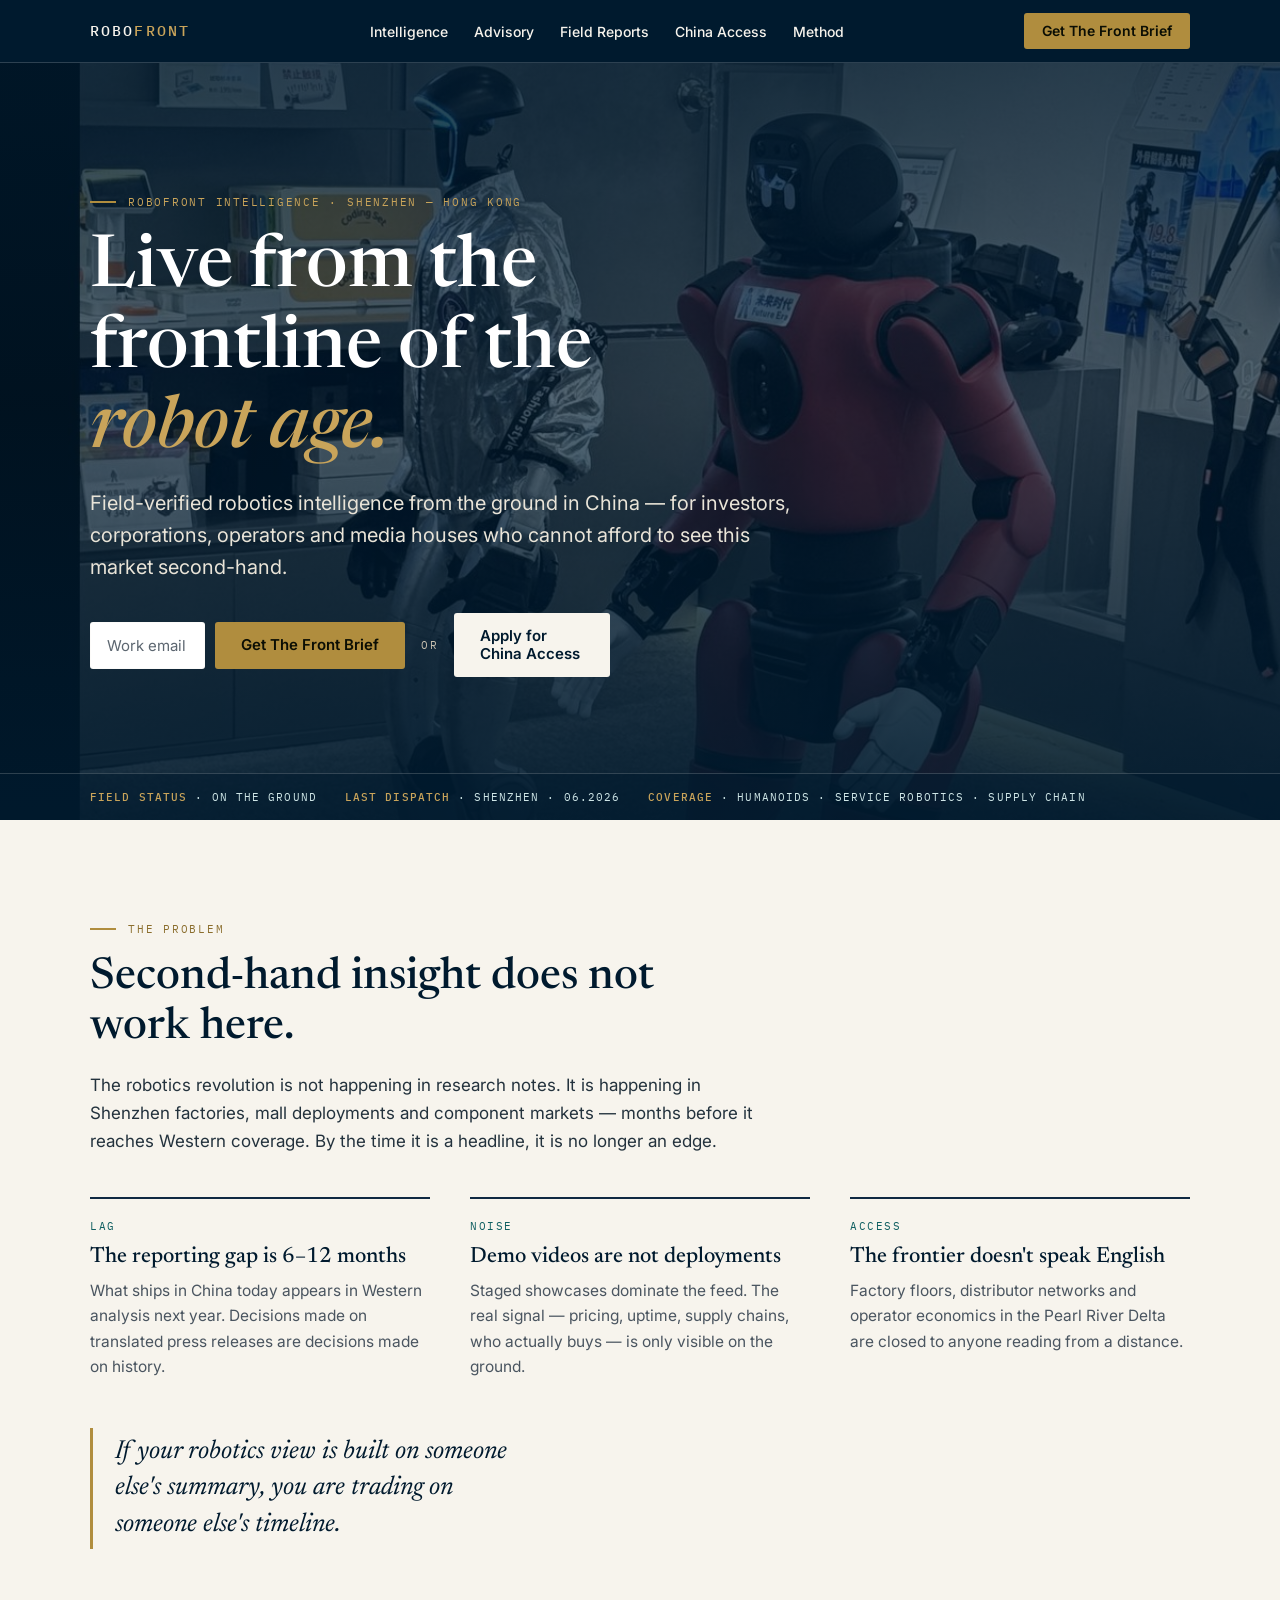
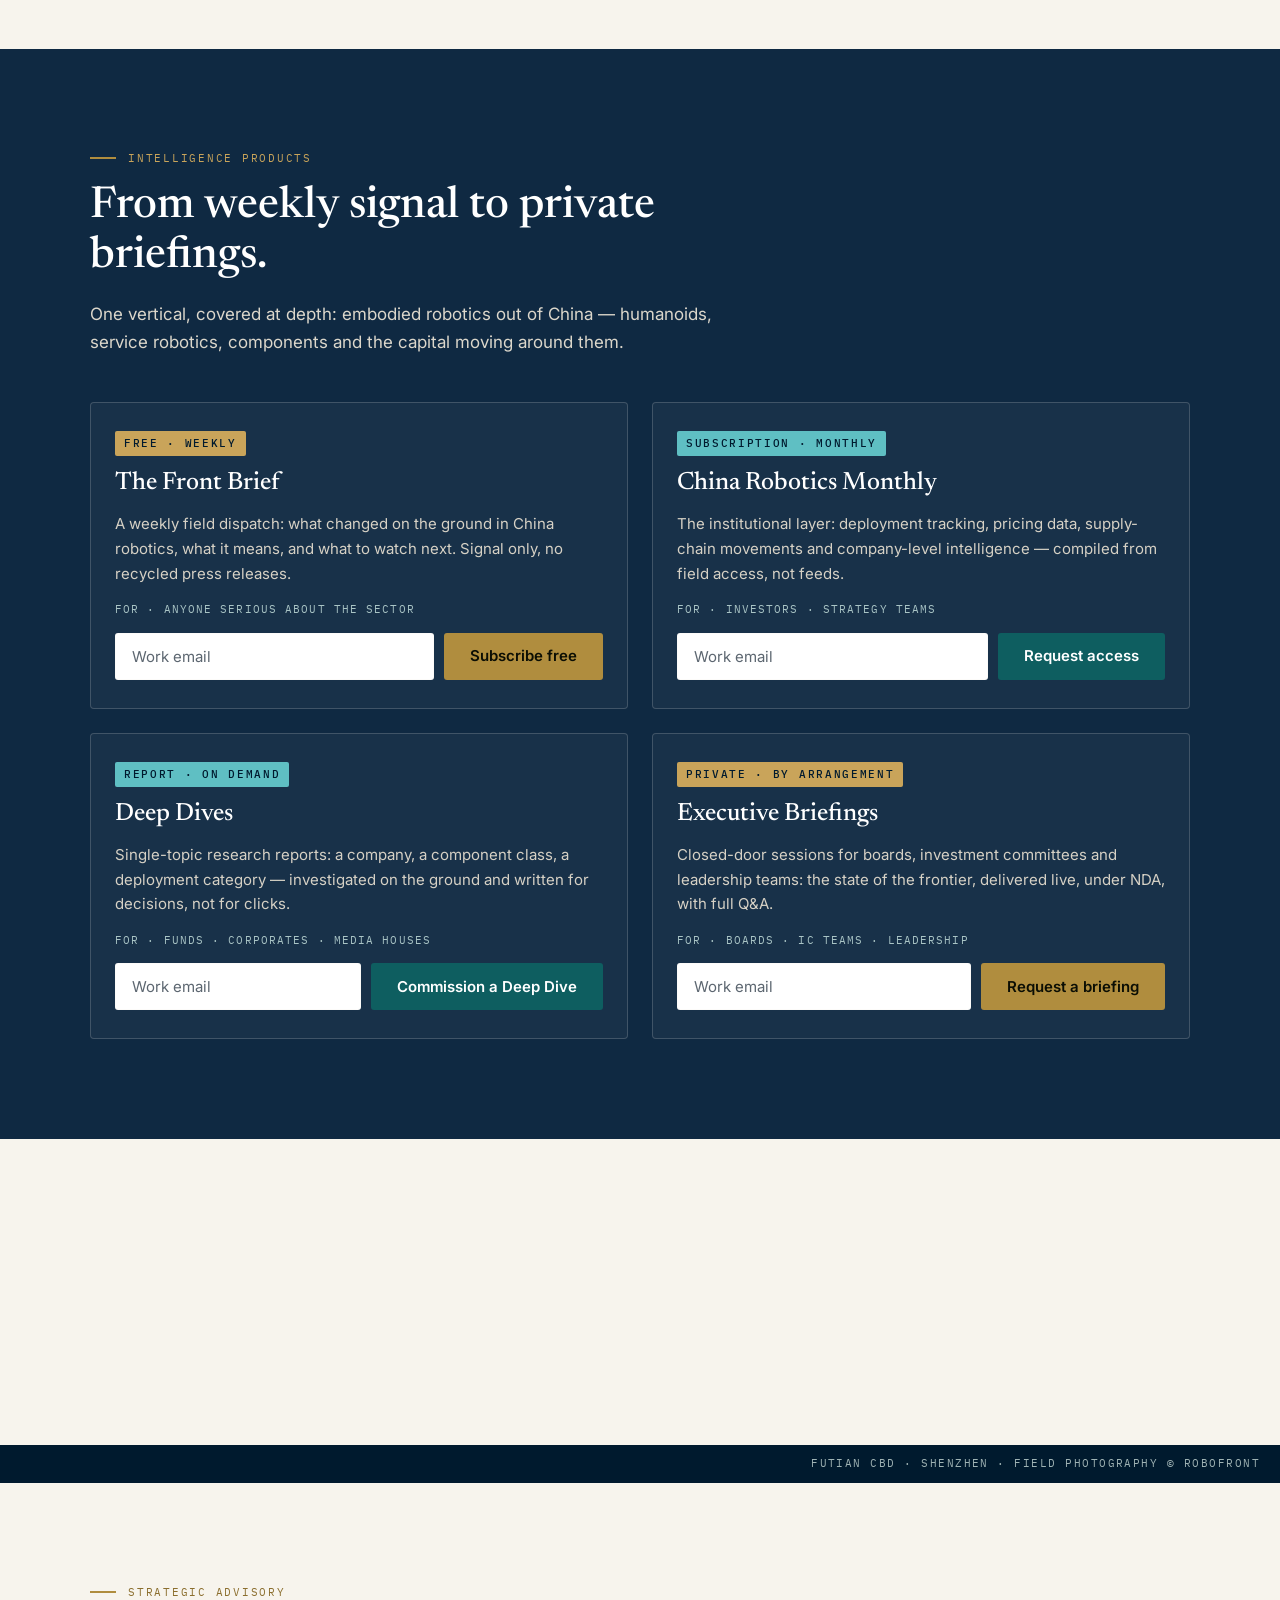
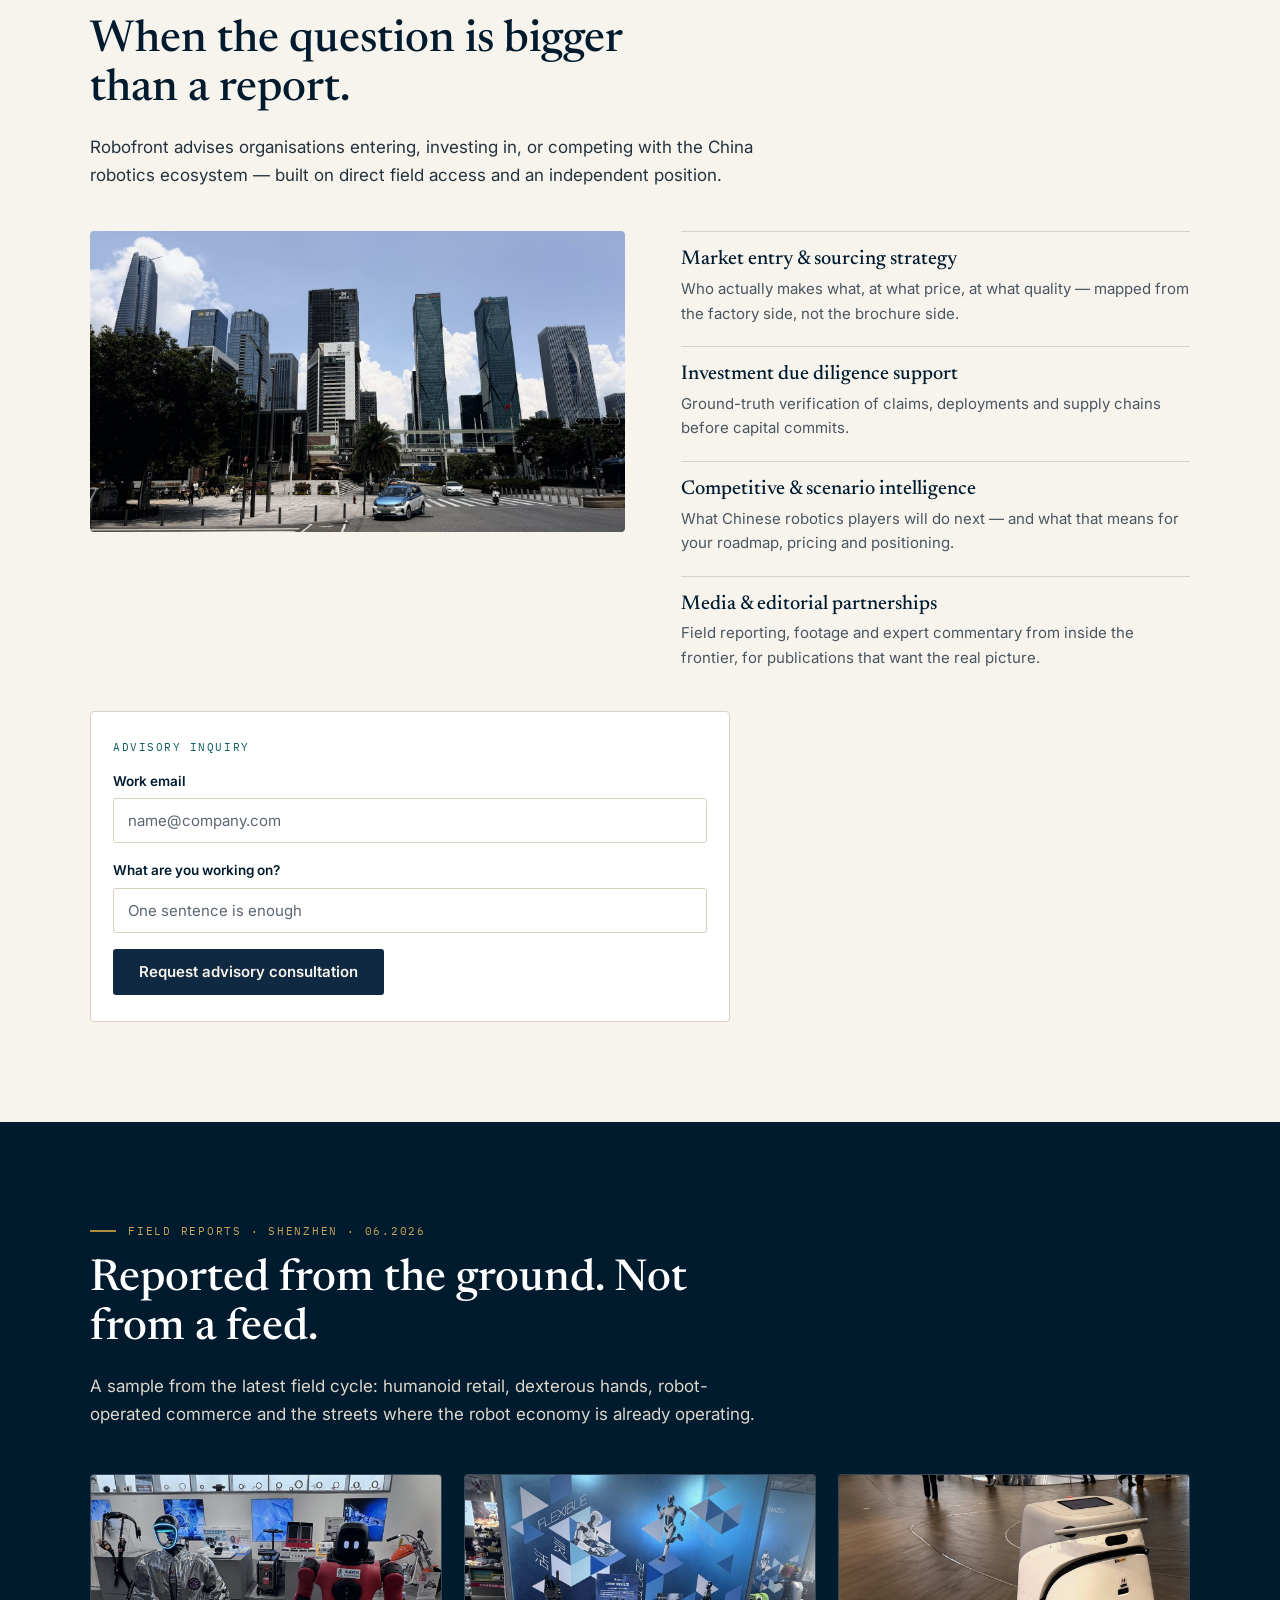
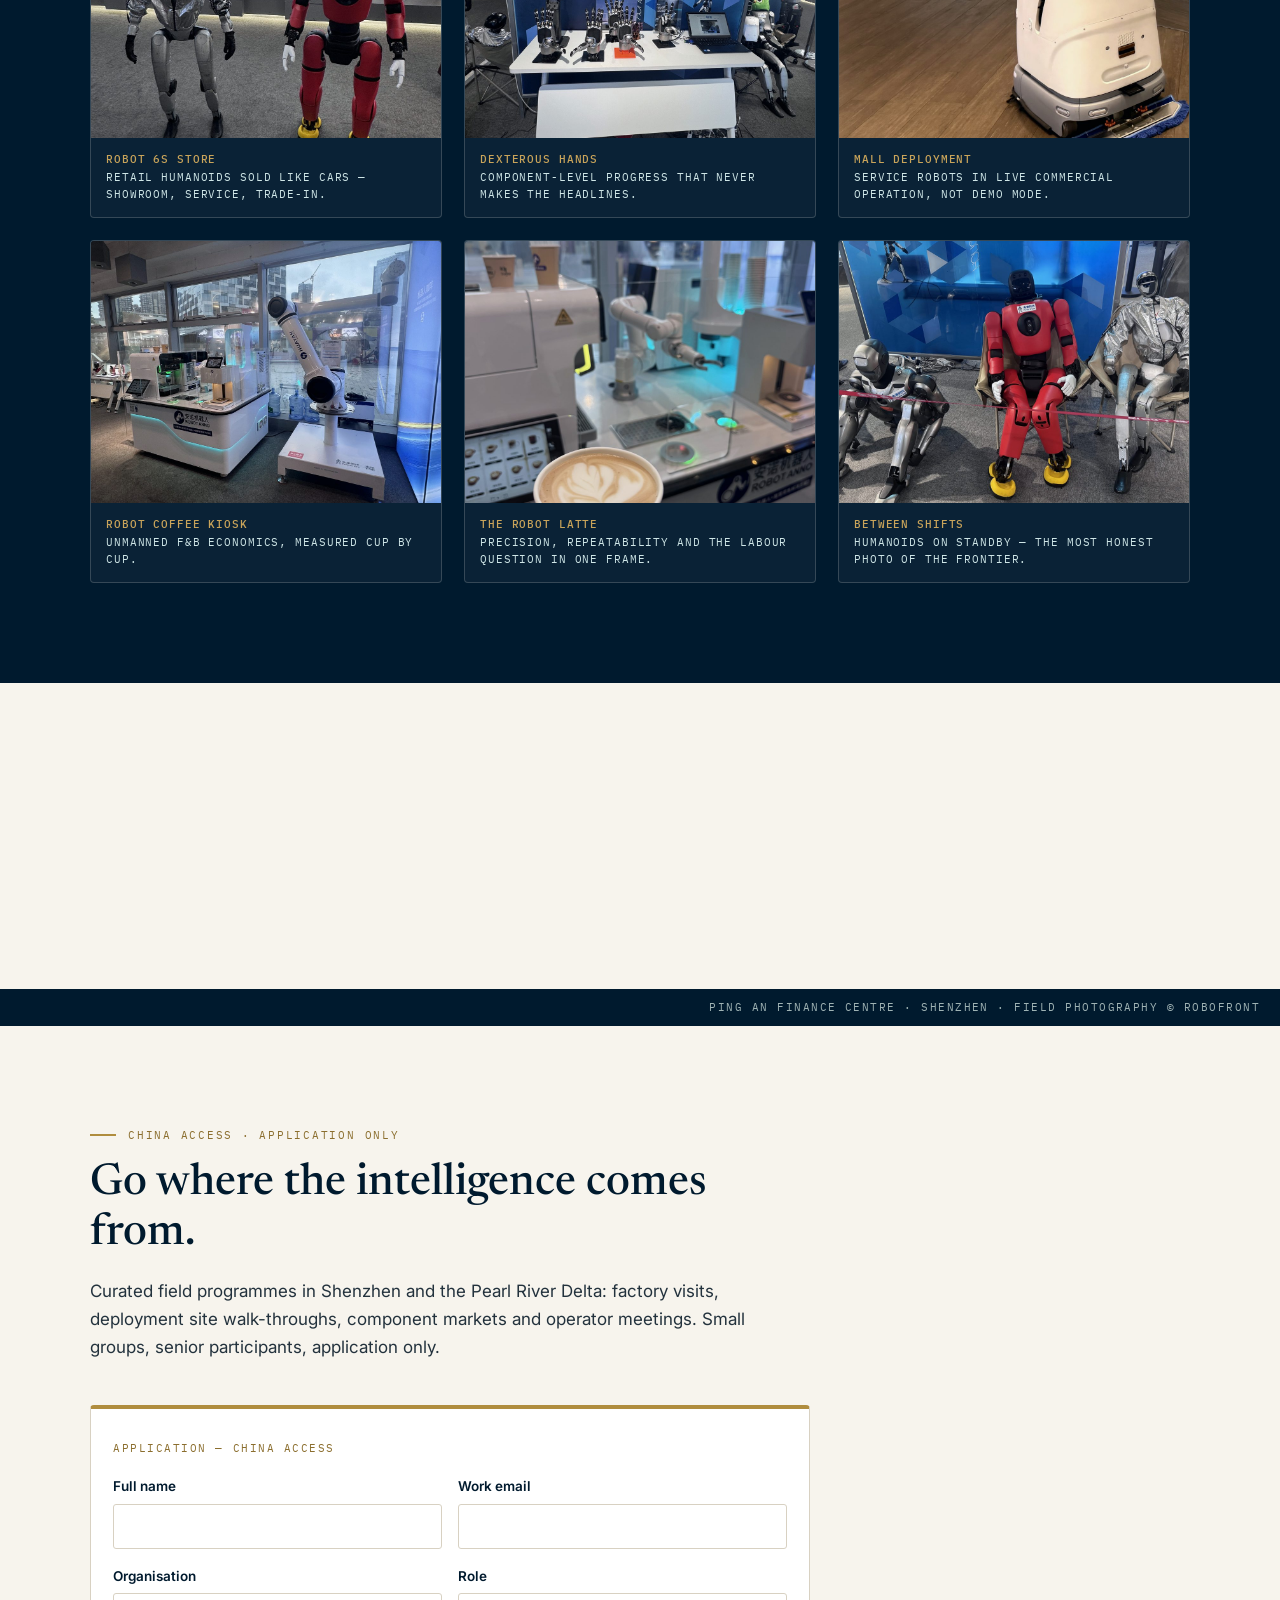
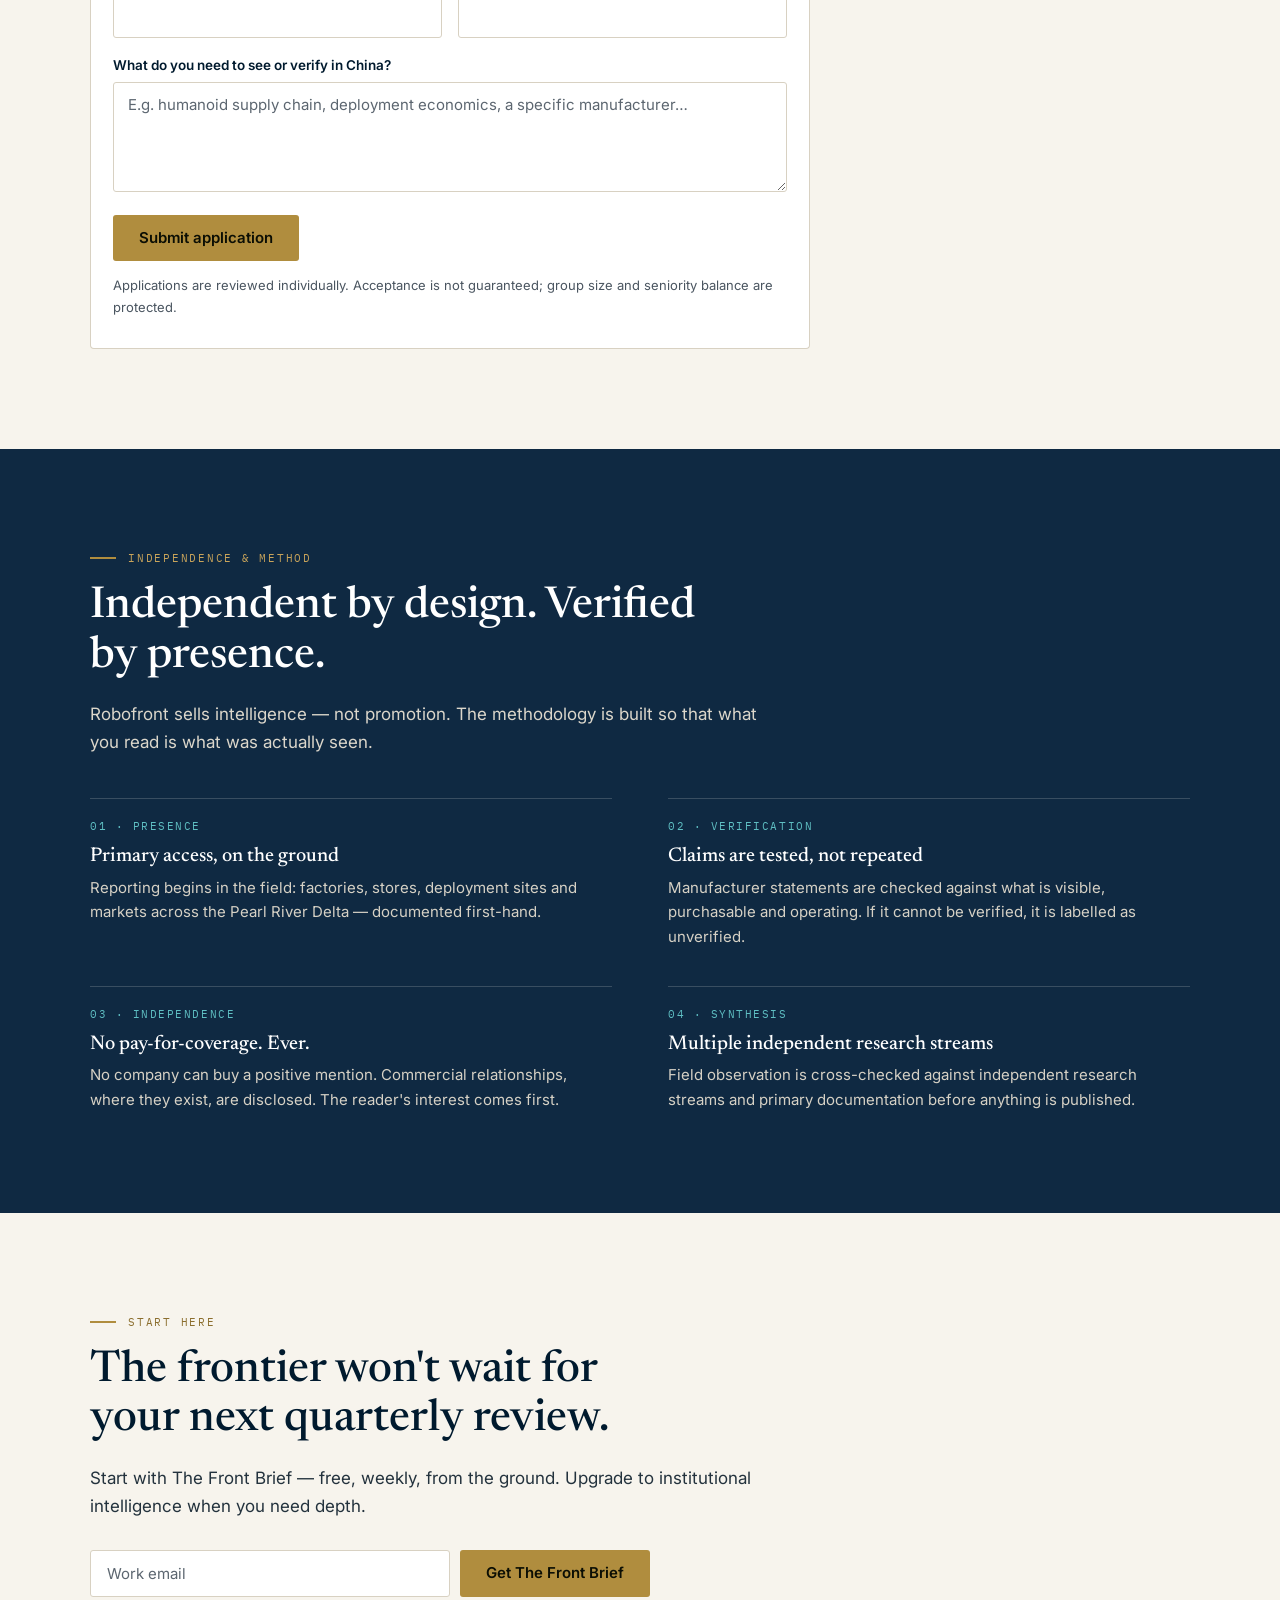
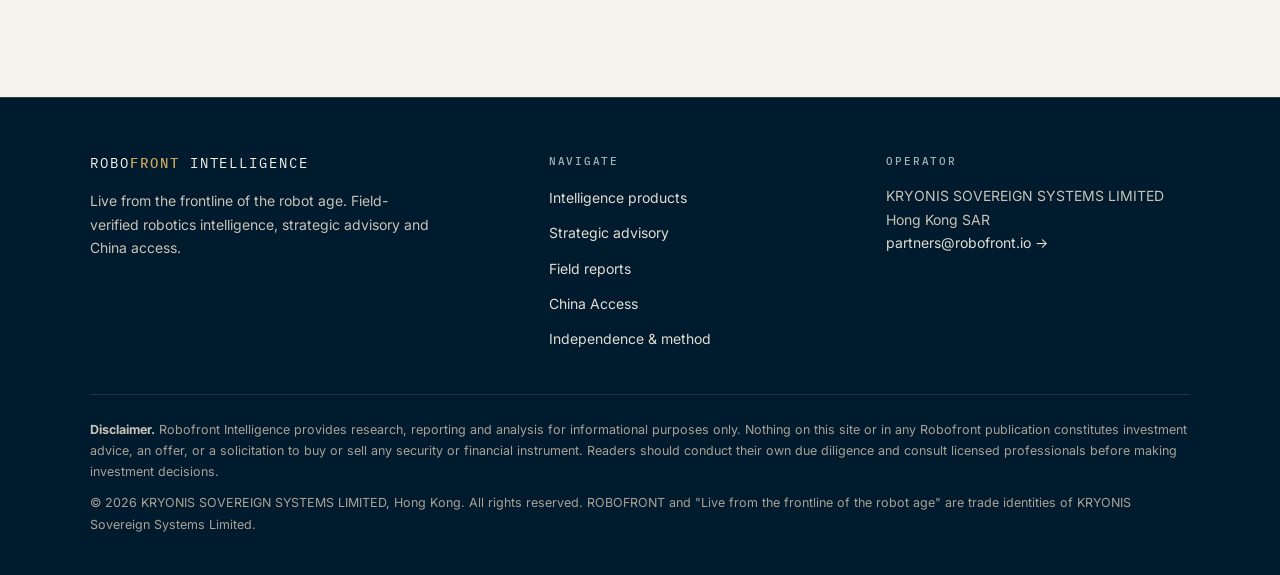
==== index.html @ 26cf9bf4 "Add files via upload" ====
<!DOCTYPE html>
<html lang="en">
<head>
<meta charset="UTF-8">
<meta name="viewport" content="width=device-width, initial-scale=1.0">
<title>ROBOFRONT Intelligence — Live from the frontline of the robot age</title>
<meta name="description" content="Premium robotics intelligence from the ground in Shenzhen. Field-verified reporting, strategic advisory and China access for investors, corporations, operators and media.">
<link rel="icon" type="image/svg+xml" href="assets/favicon.svg">
<link rel="canonical" href="https://robofront.io/">
<meta name="theme-color" content="#001A2E">
<!-- Open Graph: Facebook, WhatsApp, Telegram, LinkedIn, Signal -->
<meta property="og:site_name" content="ROBOFRONT Intelligence">
<meta property="og:title" content="ROBOFRONT Intelligence — Live from the frontline of the robot age">
<meta property="og:description" content="Field-verified robotics intelligence from Shenzhen — for investors, corporations, operators and media houses who cannot afford second-hand insight.">
<meta property="og:image" content="https://robofront.io/assets/og-image.jpg">
<meta property="og:image:secure_url" content="https://robofront.io/assets/og-image.jpg">
<meta property="og:image:width" content="1200">
<meta property="og:image:height" content="630">
<meta property="og:image:alt" content="ROBOFRONT Intelligence — live from the frontline of the robot age">
<meta property="og:url" content="https://robofront.io/">
<meta property="og:type" content="website">
<meta property="og:locale" content="en_US">
<!-- Twitter / X card -->
<meta name="twitter:card" content="summary_large_image">
<meta name="twitter:title" content="ROBOFRONT Intelligence — Live from the frontline of the robot age">
<meta name="twitter:description" content="Field-verified robotics intelligence from Shenzhen. Intelligence products, strategic advisory and application-only China access.">
<meta name="twitter:image" content="https://robofront.io/assets/og-image.jpg">
<meta name="twitter:image:alt" content="ROBOFRONT Intelligence — live from the frontline of the robot age">
<link rel="preconnect" href="https://fonts.googleapis.com">
<link rel="preconnect" href="https://fonts.gstatic.com" crossorigin>
<link href="https://fonts.googleapis.com/css2?family=Newsreader:ital,opsz,wght@0,6..72,400;0,6..72,500;0,6..72,600;1,6..72,400;1,6..72,500&family=Inter:wght@400;500;600&family=IBM+Plex+Mono:wght@400;500&display=swap" rel="stylesheet">
<style>
/* ============================================================
   ROBOFRONT INTELLIGENCE — single-file build
   Palette: navy #0F2942 / ink #001A2E / cream #F7F4ED
            brass #B08D3E / teal #0E5E60
   Type: Newsreader (display) / Inter (body) / IBM Plex Mono (meta)
   Mobile-first. WCAG AA contrast on every surface.
   ============================================================ */
:root{
  --navy:#0F2942;
  --ink:#001A2E;
  --cream:#F7F4ED;
  --cream-dim:#EDE8DC;
  --paper-line:#D8D1C2;
  --body-on-cream:#23323D;
  --muted-on-cream:#4A5560;
  --brass:#B08D3E;
  --brass-bright:#C9A45A;
  --brass-deep:#8B6E2E;
  --teal:#0E5E60;
  --teal-bright:#5FBFC3;
  --line-on-dark:rgba(247,244,237,0.18);
  --max:1140px;
}
*{margin:0;padding:0;box-sizing:border-box;}
html{scroll-behavior:smooth;}
@media (prefers-reduced-motion:reduce){
  html{scroll-behavior:auto;}
  *,*::before,*::after{animation:none!important;transition:none!important;}
}
body{
  font-family:'Inter',system-ui,sans-serif;
  font-size:16px;line-height:1.65;
  color:var(--body-on-cream);
  background:var(--cream);
  -webkit-font-smoothing:antialiased;
}
img{max-width:100%;display:block;}
a{color:inherit;}
.mono{font-family:'IBM Plex Mono',monospace;}
.wrap{width:100%;max-width:var(--max);margin:0 auto;padding:0 20px;}
h1,h2,h3{font-family:'Newsreader',Georgia,serif;font-weight:500;line-height:1.12;}
:focus-visible{outline:3px solid var(--brass-bright);outline-offset:2px;}

/* ---------- eyebrow / dateline device ---------- */
.dateline{
  font-family:'IBM Plex Mono',monospace;
  font-size:11px;letter-spacing:0.16em;text-transform:uppercase;
  display:flex;align-items:center;gap:12px;
}
.dateline::before{content:"";display:block;width:26px;height:2px;background:var(--brass);flex:none;}
.dateline.on-dark{color:var(--brass-bright);}
.dateline.on-light{color:var(--brass-deep);}

/* ---------- buttons: solid only, no ghosts ---------- */
.btn{
  display:inline-flex;align-items:center;justify-content:center;
  font-family:'Inter',sans-serif;font-weight:600;font-size:15px;
  padding:14px 26px;border:none;border-radius:3px;cursor:pointer;
  text-decoration:none;line-height:1.2;transition:background .18s ease,transform .18s ease;
}
.btn:active{transform:translateY(1px);}
.btn-brass{background:var(--brass);color:#0B0E04;}
.btn-brass:hover{background:var(--brass-bright);}
.btn-cream{background:var(--cream);color:var(--ink);}
.btn-cream:hover{background:#FFFFFF;}
.btn-navy{background:var(--navy);color:var(--cream);}
.btn-navy:hover{background:#16395C;}
.btn-teal{background:var(--teal);color:#FFFFFF;}
.btn-teal:hover{background:#137A7D;}

/* ---------- inline email forms ---------- */
.inline-form{display:flex;flex-direction:column;gap:10px;width:100%;}
.inline-form input[type=email]{
  font-family:'Inter',sans-serif;font-size:15px;
  padding:13px 16px;border-radius:3px;width:100%;
  border:1px solid var(--paper-line);background:#FFFFFF;color:var(--ink);
}
.inline-form input[type=email]::placeholder{color:#5C6670;}
.on-dark-form input[type=email]{border:1px solid rgba(247,244,237,0.35);background:#FFFFFF;}
@media(min-width:560px){
  .inline-form{flex-direction:row;}
  .inline-form input[type=email]{flex:1;}
  .inline-form .btn{flex:none;}
}

/* ============================ NAV ============================ */
.nav{
  position:sticky;top:0;z-index:60;
  background:var(--ink);
  border-bottom:1px solid var(--line-on-dark);
}
.nav-inner{
  max-width:var(--max);margin:0 auto;padding:0 20px;
  height:62px;display:flex;align-items:center;justify-content:space-between;gap:16px;
}
.brand{
  font-family:'IBM Plex Mono',monospace;font-weight:500;font-size:15px;
  letter-spacing:0.14em;color:var(--cream);text-decoration:none;white-space:nowrap;
}
.brand b{color:var(--brass-bright);font-weight:500;}
.nav-links{display:none;align-items:center;gap:26px;list-style:none;}
.nav-links a{
  font-size:14px;font-weight:500;color:var(--cream);text-decoration:none;
}
.nav-links a:hover{color:var(--brass-bright);}
.nav-cta{display:none;}
.nav-burger{
  display:flex;flex-direction:column;justify-content:center;gap:5px;
  width:44px;height:44px;background:transparent;border:none;cursor:pointer;align-items:center;
}
.nav-burger span{display:block;width:22px;height:2px;background:var(--cream);transition:transform .2s,opacity .2s;}
.nav-burger[aria-expanded="true"] span:nth-child(1){transform:translateY(7px) rotate(45deg);}
.nav-burger[aria-expanded="true"] span:nth-child(2){opacity:0;}
.nav-burger[aria-expanded="true"] span:nth-child(3){transform:translateY(-7px) rotate(-45deg);}
.mobile-menu{
  display:none;background:var(--ink);border-bottom:1px solid var(--line-on-dark);
  padding:8px 20px 20px;
}
.mobile-menu.open{display:block;}
.mobile-menu a{
  display:block;padding:13px 4px;color:var(--cream);text-decoration:none;
  font-size:16px;font-weight:500;border-bottom:1px solid rgba(247,244,237,0.10);
}
.mobile-menu a:last-child{border-bottom:none;}
.mobile-menu a:hover{color:var(--brass-bright);}
@media(min-width:880px){
  .nav-links{display:flex;}
  .nav-cta{display:inline-flex;padding:10px 18px;font-size:14px;}
  .nav-burger{display:none;}
  .mobile-menu{display:none!important;}
}

/* ============================ HERO ============================ */
.hero{
  position:relative;background:var(--ink);color:var(--cream);
  overflow:hidden;
}
.hero-bg{
  position:absolute;inset:0;
  background:url('assets/hero-shenzhen-humanoid.jpg') center 30%/cover no-repeat;
}
.hero-bg::after{
  content:"";position:absolute;inset:0;
  background:linear-gradient(180deg,rgba(0,26,46,0.82) 0%,rgba(0,26,46,0.66) 45%,rgba(0,26,46,0.92) 100%);
}
.hero-inner{
  position:relative;z-index:1;
  max-width:var(--max);margin:0 auto;padding:84px 20px 64px;
}
.hero h1{
  font-size:clamp(38px,8.5vw,72px);
  color:#FFFFFF;margin:18px 0 16px;max-width:14ch;
}
.hero h1 em{font-style:italic;color:var(--brass-bright);}
.hero .lede{
  font-size:clamp(17px,2.4vw,20px);line-height:1.6;color:#E9E4D8;
  max-width:54ch;margin-bottom:30px;
}
.hero-ctas{display:flex;flex-direction:column;gap:12px;max-width:520px;}
.hero-ctas .or{
  font-family:'IBM Plex Mono',monospace;font-size:11px;letter-spacing:0.14em;
  text-transform:uppercase;color:#C7C0B0;text-align:left;
}
.hero-ticker{
  position:relative;z-index:1;border-top:1px solid var(--line-on-dark);
  background:rgba(0,26,46,0.55);
}
.hero-ticker .wrap{
  display:flex;flex-wrap:wrap;gap:6px 28px;padding:14px 20px;
  font-family:'IBM Plex Mono',monospace;font-size:11px;letter-spacing:0.1em;
  text-transform:uppercase;color:#CFE6E7;
}
.hero-ticker b{color:var(--brass-bright);font-weight:500;}
@media(min-width:880px){
  .hero-inner{padding:130px 20px 96px;}
  .hero-ctas{flex-direction:row;align-items:center;gap:16px;}
}

/* ============================ SECTIONS ============================ */
.section{padding:72px 0;}
.section-dark{background:var(--navy);color:var(--cream);}
.section-ink{background:var(--ink);color:var(--cream);}
.section h2{
  font-size:clamp(28px,5.5vw,44px);
  margin:16px 0 18px;max-width:24ch;
}
.section-dark h2,.section-ink h2{color:#FFFFFF;}
.section .sub{
  font-size:17px;line-height:1.65;max-width:62ch;
}
.section-dark .sub,.section-ink .sub{color:#DCD7CB;}
.section-light h2{color:var(--ink);}
@media(min-width:880px){.section{padding:100px 0;}}

/* ---------- problem ---------- */
.problem-grid{display:grid;gap:28px;margin-top:42px;}
.problem-item{border-top:2px solid var(--navy);padding-top:18px;}
.problem-item .mono{
  font-size:11px;letter-spacing:0.14em;text-transform:uppercase;color:var(--teal);
  display:block;margin-bottom:10px;
}
.problem-item h3{font-size:22px;color:var(--ink);margin-bottom:8px;}
.problem-item p{font-size:15.5px;color:var(--muted-on-cream);}
.problem-pull{
  margin-top:48px;border-left:3px solid var(--brass);padding:6px 0 6px 22px;
  font-family:'Newsreader',Georgia,serif;font-style:italic;
  font-size:clamp(20px,3.4vw,26px);line-height:1.4;color:var(--ink);max-width:30ch;
}
@media(min-width:880px){.problem-grid{grid-template-columns:repeat(3,1fr);gap:40px;}}

/* ---------- products ---------- */
.products{display:grid;gap:18px;margin-top:46px;}
.product{
  background:rgba(247,244,237,0.04);
  border:1px solid var(--line-on-dark);border-radius:4px;
  padding:28px 24px;display:flex;flex-direction:column;gap:14px;
}
.product .tag{
  font-family:'IBM Plex Mono',monospace;font-size:10.5px;letter-spacing:0.16em;
  text-transform:uppercase;color:var(--ink);background:var(--brass-bright);
  padding:4px 9px;border-radius:2px;align-self:flex-start;font-weight:500;
}
.product .tag.teal{background:var(--teal-bright);color:var(--ink);}
.product h3{font-size:25px;color:#FFFFFF;}
.product p{font-size:15px;color:#D6D1C5;flex:1;}
.product .for{
  font-family:'IBM Plex Mono',monospace;font-size:11px;letter-spacing:0.1em;
  text-transform:uppercase;color:#A9C4C5;
}
@media(min-width:720px){.products{grid-template-columns:1fr 1fr;gap:24px;}}

/* ---------- band image ---------- */
.band{
  height:34vh;min-height:220px;
  background:url('assets/band-towers-diagonal.jpg') center/cover no-repeat fixed;
}
.band-pingan{
  background:url('assets/hero-pingan-tower.jpg') center 35%/cover no-repeat fixed;
}
@media(max-width:880px){.band,.band-pingan{background-attachment:scroll;}}
.band-caption{
  background:var(--ink);color:#9FB3B4;
  font-family:'IBM Plex Mono',monospace;font-size:10.5px;
  letter-spacing:0.14em;text-transform:uppercase;
  padding:10px 20px;text-align:right;
}

/* ---------- advisory ---------- */
.advisory-grid{display:grid;gap:36px;margin-top:42px;align-items:start;}
.advisory-img{border-radius:4px;overflow:hidden;}
.advisory-img img{width:100%;height:100%;object-fit:cover;}
.advisory-list{list-style:none;display:grid;gap:20px;}
.advisory-list li{border-top:1px solid var(--paper-line);padding-top:16px;}
.advisory-list h3{font-size:20px;color:var(--ink);margin-bottom:6px;}
.advisory-list p{font-size:15px;color:var(--muted-on-cream);}
.advisory-form{
  margin-top:40px;background:#FFFFFF;border:1px solid var(--paper-line);
  border-radius:4px;padding:26px 22px;max-width:640px;
}
.advisory-form .mono{
  font-size:11px;letter-spacing:0.14em;text-transform:uppercase;
  color:var(--teal);display:block;margin-bottom:14px;
}
@media(min-width:880px){.advisory-grid{grid-template-columns:1.05fr 1fr;gap:56px;}}

/* ---------- field reports ---------- */
.gallery{display:grid;gap:18px;margin-top:46px;}
.shot{display:flex;flex-direction:column;gap:0;border-radius:4px;overflow:hidden;background:rgba(247,244,237,0.04);border:1px solid var(--line-on-dark);}
.shot img{width:100%;aspect-ratio:4/3;object-fit:cover;}
.shot figcaption{
  padding:13px 15px;
  font-family:'IBM Plex Mono',monospace;font-size:11px;letter-spacing:0.08em;
  text-transform:uppercase;color:#CFE6E7;line-height:1.6;
}
.shot figcaption b{color:var(--brass-bright);font-weight:500;display:block;}
@media(min-width:620px){.gallery{grid-template-columns:1fr 1fr;}}
@media(min-width:980px){.gallery{grid-template-columns:repeat(3,1fr);gap:22px;}}

/* ---------- china access ---------- */
.access-box{
  margin-top:44px;background:#FFFFFF;border:1px solid var(--paper-line);
  border-top:4px solid var(--brass);border-radius:4px;
  padding:30px 22px;max-width:720px;
}
.access-box .mono{
  font-size:11px;letter-spacing:0.14em;text-transform:uppercase;
  color:var(--brass-deep);display:block;margin-bottom:18px;
}
.field{margin-bottom:16px;}
.field label{
  display:block;font-size:13.5px;font-weight:600;color:var(--ink);margin-bottom:6px;
}
.field input,.field select,.field textarea{
  width:100%;font-family:'Inter',sans-serif;font-size:15px;color:var(--ink);
  padding:12px 14px;border:1px solid var(--paper-line);border-radius:3px;background:#FFFFFF;
}
.field textarea{min-height:110px;resize:vertical;}
.field input::placeholder,.field textarea::placeholder{color:#5C6670;}
.access-note{font-size:13px;color:var(--muted-on-cream);margin-top:14px;}
@media(min-width:640px){
  .field-row{display:grid;grid-template-columns:1fr 1fr;gap:16px;}
}

/* ---------- method ---------- */
.method-grid{display:grid;gap:26px;margin-top:42px;}
.method-item{border-top:1px solid var(--line-on-dark);padding-top:18px;}
.method-item .mono{
  font-size:11px;letter-spacing:0.14em;text-transform:uppercase;
  color:var(--teal-bright);display:block;margin-bottom:10px;
}
.method-item h3{font-size:20px;color:#FFFFFF;margin-bottom:8px;}
.method-item p{font-size:15px;color:#D6D1C5;}
@media(min-width:880px){.method-grid{grid-template-columns:repeat(2,1fr);gap:36px 56px;}}

/* ---------- closing ---------- */
.closing{text-align:left;}
.closing h2{max-width:20ch;}
.closing .inline-form{max-width:560px;margin-top:30px;}

/* ---------- footer ---------- */
footer{background:var(--ink);color:#BDB7AA;border-top:1px solid var(--line-on-dark);}
.foot-inner{
  max-width:var(--max);margin:0 auto;padding:54px 20px 40px;
  display:grid;gap:34px;
}
.foot-brand{font-family:'IBM Plex Mono',monospace;font-size:14px;letter-spacing:0.14em;color:var(--cream);}
.foot-brand b{color:var(--brass-bright);font-weight:500;}
.foot-col h4{
  font-family:'IBM Plex Mono',monospace;font-size:11px;font-weight:500;
  letter-spacing:0.16em;text-transform:uppercase;color:#9FB3B4;margin-bottom:14px;
}
.foot-col ul{list-style:none;display:grid;gap:9px;}
.foot-col a{color:#E2DDD1;text-decoration:none;font-size:14px;}
.foot-col a:hover{color:var(--brass-bright);}
.foot-col p{font-size:14px;line-height:1.7;color:#C9C3B6;}
.legal{
  border-top:1px solid rgba(247,244,237,0.12);margin-top:8px;padding-top:24px;
  font-size:12.5px;line-height:1.7;color:#A8A294;
}
.legal p+p{margin-top:10px;}
@media(min-width:880px){
  .foot-inner{grid-template-columns:1.4fr 1fr 1fr;}
  .legal{grid-column:1/-1;}
}

/* ---------- reveal ---------- */
.reveal{opacity:0;transform:translateY(18px);transition:opacity .6s ease,transform .6s ease;}
.reveal.in{opacity:1;transform:none;}
@media (prefers-reduced-motion:reduce){.reveal{opacity:1;transform:none;}}
</style>
</head>
<body>

<!-- ============================ NAV ============================ -->
<header class="nav">
  <div class="nav-inner">
    <a class="brand" href="#top">ROBO<b>FRONT</b></a>
    <ul class="nav-links">
      <li><a href="#intelligence">Intelligence</a></li>
      <li><a href="#advisory">Advisory</a></li>
      <li><a href="#field-reports">Field Reports</a></li>
      <li><a href="#china-access">China Access</a></li>
      <li><a href="#method">Method</a></li>
    </ul>
    <a class="btn btn-brass nav-cta" href="#front-brief">Get The Front Brief</a>
    <button class="nav-burger" id="burger" aria-expanded="false" aria-controls="mobileMenu" aria-label="Open menu">
      <span></span><span></span><span></span>
    </button>
  </div>
  <nav class="mobile-menu" id="mobileMenu">
    <a href="#intelligence">Intelligence</a>
    <a href="#advisory">Advisory</a>
    <a href="#field-reports">Field Reports</a>
    <a href="#china-access">China Access</a>
    <a href="#method">Method</a>
    <a href="#front-brief"><strong>Get The Front Brief →</strong></a>
  </nav>
</header>

<!-- ============================ HERO ============================ -->
<section class="hero" id="top">
  <div class="hero-bg" role="img" aria-label="Humanoid robot on the streets of Shenzhen"></div>
  <div class="hero-inner">
    <p class="dateline on-dark">Robofront Intelligence · Shenzhen — Hong Kong</p>
    <h1>Live from the frontline of the <em>robot age.</em></h1>
    <p class="lede">Field-verified robotics intelligence from the ground in China — for investors, corporations, operators and media houses who cannot afford to see this market second-hand.</p>
    <div class="hero-ctas">
      <form class="inline-form on-dark-form" action="https://formsubmit.co/partners@robofront.io" method="POST">
        <input type="hidden" name="_subject" value="ROBOFRONT — Front Brief signup (hero)">
        <input type="hidden" name="_next" value="https://robofront.io/thanks.html">
        <input type="hidden" name="_captcha" value="false">
        <input type="hidden" name="_template" value="table">
        <input type="text" name="_honey" style="display:none" tabindex="-1" autocomplete="off">
        <input type="hidden" name="product" value="The Front Brief">
        <input type="email" name="email" placeholder="Work email" required aria-label="Work email">
        <button class="btn btn-brass" type="submit">Get The Front Brief</button>
      </form>
      <span class="or">or</span>
      <a class="btn btn-cream" href="#china-access">Apply for China Access</a>
    </div>
  </div>
  <div class="hero-ticker">
    <div class="wrap">
      <span><b>FIELD STATUS</b> · ON THE GROUND</span>
      <span><b>LAST DISPATCH</b> · SHENZHEN · 06.2026</span>
      <span><b>COVERAGE</b> · HUMANOIDS · SERVICE ROBOTICS · SUPPLY CHAIN</span>
    </div>
  </div>
</section>

<!-- ============================ PROBLEM ============================ -->
<section class="section section-light">
  <div class="wrap reveal">
    <p class="dateline on-light">The problem</p>
    <h2>Second-hand insight does not work here.</h2>
    <p class="sub">The robotics revolution is not happening in research notes. It is happening in Shenzhen factories, mall deployments and component markets — months before it reaches Western coverage. By the time it is a headline, it is no longer an edge.</p>
    <div class="problem-grid">
      <div class="problem-item">
        <span class="mono">Lag</span>
        <h3>The reporting gap is 6–12 months</h3>
        <p>What ships in China today appears in Western analysis next year. Decisions made on translated press releases are decisions made on history.</p>
      </div>
      <div class="problem-item">
        <span class="mono">Noise</span>
        <h3>Demo videos are not deployments</h3>
        <p>Staged showcases dominate the feed. The real signal — pricing, uptime, supply chains, who actually buys — is only visible on the ground.</p>
      </div>
      <div class="problem-item">
        <span class="mono">Access</span>
        <h3>The frontier doesn't speak English</h3>
        <p>Factory floors, distributor networks and operator economics in the Pearl River Delta are closed to anyone reading from a distance.</p>
      </div>
    </div>
    <p class="problem-pull">If your robotics view is built on someone else's summary, you are trading on someone else's timeline.</p>
  </div>
</section>

<!-- ============================ INTELLIGENCE PRODUCTS ============================ -->
<section class="section section-dark" id="intelligence">
  <div class="wrap reveal">
    <p class="dateline on-dark">Intelligence products</p>
    <h2>From weekly signal to private briefings.</h2>
    <p class="sub">One vertical, covered at depth: embodied robotics out of China — humanoids, service robotics, components and the capital moving around them.</p>
    <div class="products">

      <div class="product" id="front-brief">
        <span class="tag">Free · Weekly</span>
        <h3>The Front Brief</h3>
        <p>A weekly field dispatch: what changed on the ground in China robotics, what it means, and what to watch next. Signal only, no recycled press releases.</p>
        <span class="for">For · anyone serious about the sector</span>
        <form class="inline-form on-dark-form" action="https://formsubmit.co/partners@robofront.io" method="POST">
          <input type="hidden" name="_subject" value="ROBOFRONT — Front Brief signup">
          <input type="hidden" name="_next" value="https://robofront.io/thanks.html">
          <input type="hidden" name="_captcha" value="false">
          <input type="hidden" name="_template" value="table">
          <input type="text" name="_honey" style="display:none" tabindex="-1" autocomplete="off">
          <input type="hidden" name="product" value="The Front Brief">
          <input type="email" name="email" placeholder="Work email" required aria-label="Work email for The Front Brief">
          <button class="btn btn-brass" type="submit">Subscribe free</button>
        </form>
      </div>

      <div class="product">
        <span class="tag teal">Subscription · Monthly</span>
        <h3>China Robotics Monthly</h3>
        <p>The institutional layer: deployment tracking, pricing data, supply-chain movements and company-level intelligence — compiled from field access, not feeds.</p>
        <span class="for">For · investors · strategy teams</span>
        <form class="inline-form on-dark-form" action="https://formsubmit.co/partners@robofront.io" method="POST">
          <input type="hidden" name="_subject" value="ROBOFRONT — China Robotics Monthly inquiry">
          <input type="hidden" name="_next" value="https://robofront.io/thanks.html">
          <input type="hidden" name="_captcha" value="false">
          <input type="hidden" name="_template" value="table">
          <input type="text" name="_honey" style="display:none" tabindex="-1" autocomplete="off">
          <input type="hidden" name="product" value="China Robotics Monthly">
          <input type="email" name="email" placeholder="Work email" required aria-label="Work email for China Robotics Monthly">
          <button class="btn btn-teal" type="submit">Request access</button>
        </form>
      </div>

      <div class="product">
        <span class="tag teal">Report · On demand</span>
        <h3>Deep Dives</h3>
        <p>Single-topic research reports: a company, a component class, a deployment category — investigated on the ground and written for decisions, not for clicks.</p>
        <span class="for">For · funds · corporates · media houses</span>
        <form class="inline-form on-dark-form" action="https://formsubmit.co/partners@robofront.io" method="POST">
          <input type="hidden" name="_subject" value="ROBOFRONT — Deep Dive inquiry">
          <input type="hidden" name="_next" value="https://robofront.io/thanks.html">
          <input type="hidden" name="_captcha" value="false">
          <input type="hidden" name="_template" value="table">
          <input type="text" name="_honey" style="display:none" tabindex="-1" autocomplete="off">
          <input type="hidden" name="product" value="Deep Dives">
          <input type="email" name="email" placeholder="Work email" required aria-label="Work email for Deep Dives">
          <button class="btn btn-teal" type="submit">Commission a Deep Dive</button>
        </form>
      </div>

      <div class="product">
        <span class="tag">Private · By arrangement</span>
        <h3>Executive Briefings</h3>
        <p>Closed-door sessions for boards, investment committees and leadership teams: the state of the frontier, delivered live, under NDA, with full Q&amp;A.</p>
        <span class="for">For · boards · IC teams · leadership</span>
        <form class="inline-form on-dark-form" action="https://formsubmit.co/partners@robofront.io" method="POST">
          <input type="hidden" name="_subject" value="ROBOFRONT — Executive Briefing inquiry">
          <input type="hidden" name="_next" value="https://robofront.io/thanks.html">
          <input type="hidden" name="_captcha" value="false">
          <input type="hidden" name="_template" value="table">
          <input type="text" name="_honey" style="display:none" tabindex="-1" autocomplete="off">
          <input type="hidden" name="product" value="Executive Briefings">
          <input type="email" name="email" placeholder="Work email" required aria-label="Work email for Executive Briefings">
          <button class="btn btn-brass" type="submit">Request a briefing</button>
        </form>
      </div>

    </div>
  </div>
</section>

<!-- ============================ BAND ============================ -->
<div class="band" role="img" aria-label="Shenzhen towers, diagonal view"></div>
<div class="band-caption">Futian CBD · Shenzhen · field photography © Robofront</div>

<!-- ============================ ADVISORY ============================ -->
<section class="section section-light" id="advisory">
  <div class="wrap reveal">
    <p class="dateline on-light">Strategic advisory</p>
    <h2>When the question is bigger than a report.</h2>
    <p class="sub">Robofront advises organisations entering, investing in, or competing with the China robotics ecosystem — built on direct field access and an independent position.</p>
    <div class="advisory-grid">
      <div class="advisory-img">
        <img src="assets/corridor-futian-cbd.jpg" alt="Corridor view in Futian CBD, Shenzhen" loading="lazy">
      </div>
      <ul class="advisory-list">
        <li>
          <h3>Market entry &amp; sourcing strategy</h3>
          <p>Who actually makes what, at what price, at what quality — mapped from the factory side, not the brochure side.</p>
        </li>
        <li>
          <h3>Investment due diligence support</h3>
          <p>Ground-truth verification of claims, deployments and supply chains before capital commits.</p>
        </li>
        <li>
          <h3>Competitive &amp; scenario intelligence</h3>
          <p>What Chinese robotics players will do next — and what that means for your roadmap, pricing and positioning.</p>
        </li>
        <li>
          <h3>Media &amp; editorial partnerships</h3>
          <p>Field reporting, footage and expert commentary from inside the frontier, for publications that want the real picture.</p>
        </li>
      </ul>
    </div>
    <form class="advisory-form" action="https://formsubmit.co/partners@robofront.io" method="POST">
      <span class="mono">Advisory inquiry</span>
      <div class="field">
        <label for="adv-email">Work email</label>
        <input id="adv-email" type="email" name="email" placeholder="name@company.com" required>
      </div>
      <div class="field">
        <label for="adv-topic">What are you working on?</label>
        <input id="adv-topic" type="text" name="topic" placeholder="One sentence is enough" required>
      </div>
      <input type="hidden" name="_subject" value="ROBOFRONT — Advisory inquiry">
      <input type="hidden" name="_next" value="https://robofront.io/thanks.html">
      <input type="hidden" name="_captcha" value="false">
      <input type="hidden" name="_template" value="table">
      <input type="text" name="_honey" style="display:none" tabindex="-1" autocomplete="off">
      <input type="hidden" name="product" value="Advisory">
      <button class="btn btn-navy" type="submit">Request advisory consultation</button>
    </form>
  </div>
</section>

<!-- ============================ FIELD REPORTS ============================ -->
<section class="section section-ink" id="field-reports">
  <div class="wrap reveal">
    <p class="dateline on-dark">Field reports · Shenzhen · 06.2026</p>
    <h2>Reported from the ground. Not from a feed.</h2>
    <p class="sub">A sample from the latest field cycle: humanoid retail, dexterous hands, robot-operated commerce and the streets where the robot economy is already operating.</p>
    <div class="gallery">
      <figure class="shot">
        <img src="assets/field-future-era-store.jpg" alt="Robot retail store in Shenzhen" loading="lazy">
        <figcaption><b>Robot 6S store</b>Retail humanoids sold like cars — showroom, service, trade-in.</figcaption>
      </figure>
      <figure class="shot">
        <img src="assets/field-dexterous-hands.jpg" alt="Dexterous robotic hands on display" loading="lazy">
        <figcaption><b>Dexterous hands</b>Component-level progress that never makes the headlines.</figcaption>
      </figure>
      <figure class="shot">
        <img src="assets/field-deployment-mall.jpg" alt="Robot deployment in a Shenzhen shopping mall" loading="lazy">
        <figcaption><b>Mall deployment</b>Service robots in live commercial operation, not demo mode.</figcaption>
      </figure>
      <figure class="shot">
        <img src="assets/field-robot-coffee-kiosk.jpg" alt="Robot-operated coffee kiosk" loading="lazy">
        <figcaption><b>Robot coffee kiosk</b>Unmanned F&amp;B economics, measured cup by cup.</figcaption>
      </figure>
      <figure class="shot">
        <img src="assets/field-robot-latte.jpg" alt="Robot arm preparing a latte" loading="lazy">
        <figcaption><b>The robot latte</b>Precision, repeatability and the labour question in one frame.</figcaption>
      </figure>
      <figure class="shot">
        <img src="assets/field-humanoids-resting.jpg" alt="Humanoid robots in standby between shifts" loading="lazy">
        <figcaption><b>Between shifts</b>Humanoids on standby — the most honest photo of the frontier.</figcaption>
      </figure>
    </div>
  </div>
</section>

<!-- ============================ BAND II ============================ -->
<div class="band band-pingan" role="img" aria-label="Ping An Finance Centre tower, Shenzhen"></div>
<div class="band-caption">Ping An Finance Centre · Shenzhen · field photography © Robofront</div>

<!-- ============================ CHINA ACCESS ============================ -->
<section class="section section-light" id="china-access">
  <div class="wrap reveal">
    <p class="dateline on-light">China Access · application only</p>
    <h2>Go where the intelligence comes from.</h2>
    <p class="sub">Curated field programmes in Shenzhen and the Pearl River Delta: factory visits, deployment site walk-throughs, component markets and operator meetings. Small groups, senior participants, application only.</p>
    <form class="access-box" action="https://formsubmit.co/partners@robofront.io" method="POST">
      <span class="mono">Application — China Access</span>
      <div class="field-row">
        <div class="field">
          <label for="ca-name">Full name</label>
          <input id="ca-name" type="text" name="name" required>
        </div>
        <div class="field">
          <label for="ca-email">Work email</label>
          <input id="ca-email" type="email" name="email" required>
        </div>
      </div>
      <div class="field-row">
        <div class="field">
          <label for="ca-org">Organisation</label>
          <input id="ca-org" type="text" name="organisation" required>
        </div>
        <div class="field">
          <label for="ca-role">Role</label>
          <input id="ca-role" type="text" name="role" required>
        </div>
      </div>
      <div class="field">
        <label for="ca-objective">What do you need to see or verify in China?</label>
        <textarea id="ca-objective" name="objective" placeholder="E.g. humanoid supply chain, deployment economics, a specific manufacturer…" required></textarea>
      </div>
      <input type="hidden" name="_subject" value="ROBOFRONT — China Access application">
      <input type="hidden" name="_next" value="https://robofront.io/thanks.html">
      <input type="hidden" name="_captcha" value="false">
      <input type="hidden" name="_template" value="table">
      <input type="text" name="_honey" style="display:none" tabindex="-1" autocomplete="off">
      <input type="hidden" name="product" value="China Access">
      <button class="btn btn-brass" type="submit">Submit application</button>
      <p class="access-note">Applications are reviewed individually. Acceptance is not guaranteed; group size and seniority balance are protected.</p>
    </form>
  </div>
</section>

<!-- ============================ METHOD ============================ -->
<section class="section section-dark" id="method">
  <div class="wrap reveal">
    <p class="dateline on-dark">Independence &amp; method</p>
    <h2>Independent by design. Verified by presence.</h2>
    <p class="sub">Robofront sells intelligence — not promotion. The methodology is built so that what you read is what was actually seen.</p>
    <div class="method-grid">
      <div class="method-item">
        <span class="mono">01 · Presence</span>
        <h3>Primary access, on the ground</h3>
        <p>Reporting begins in the field: factories, stores, deployment sites and markets across the Pearl River Delta — documented first-hand.</p>
      </div>
      <div class="method-item">
        <span class="mono">02 · Verification</span>
        <h3>Claims are tested, not repeated</h3>
        <p>Manufacturer statements are checked against what is visible, purchasable and operating. If it cannot be verified, it is labelled as unverified.</p>
      </div>
      <div class="method-item">
        <span class="mono">03 · Independence</span>
        <h3>No pay-for-coverage. Ever.</h3>
        <p>No company can buy a positive mention. Commercial relationships, where they exist, are disclosed. The reader's interest comes first.</p>
      </div>
      <div class="method-item">
        <span class="mono">04 · Synthesis</span>
        <h3>Multiple independent research streams</h3>
        <p>Field observation is cross-checked against independent research streams and primary documentation before anything is published.</p>
      </div>
    </div>
  </div>
</section>

<!-- ============================ CLOSING ============================ -->
<section class="section section-light closing">
  <div class="wrap reveal">
    <p class="dateline on-light">Start here</p>
    <h2>The frontier won't wait for your next quarterly review.</h2>
    <p class="sub">Start with The Front Brief — free, weekly, from the ground. Upgrade to institutional intelligence when you need depth.</p>
    <form class="inline-form" action="https://formsubmit.co/partners@robofront.io" method="POST">
      <input type="hidden" name="_subject" value="ROBOFRONT — Front Brief signup (closing)">
      <input type="hidden" name="_next" value="https://robofront.io/thanks.html">
      <input type="hidden" name="_captcha" value="false">
      <input type="hidden" name="_template" value="table">
      <input type="text" name="_honey" style="display:none" tabindex="-1" autocomplete="off">
      <input type="hidden" name="product" value="The Front Brief">
      <input type="email" name="email" placeholder="Work email" required aria-label="Work email">
      <button class="btn btn-brass" type="submit">Get The Front Brief</button>
    </form>
  </div>
</section>

<!-- ============================ FOOTER ============================ -->
<footer>
  <div class="foot-inner">
    <div>
      <p class="foot-brand">ROBO<b>FRONT</b> INTELLIGENCE</p>
      <p style="margin-top:14px;font-size:14px;line-height:1.7;color:#C9C3B6;max-width:38ch;">Live from the frontline of the robot age. Field-verified robotics intelligence, strategic advisory and China access.</p>
    </div>
    <div class="foot-col">
      <h4>Navigate</h4>
      <ul>
        <li><a href="#intelligence">Intelligence products</a></li>
        <li><a href="#advisory">Strategic advisory</a></li>
        <li><a href="#field-reports">Field reports</a></li>
        <li><a href="#china-access">China Access</a></li>
        <li><a href="#method">Independence &amp; method</a></li>
      </ul>
    </div>
    <div class="foot-col">
      <h4>Operator</h4>
      <p>KRYONIS SOVEREIGN SYSTEMS LIMITED<br>Hong Kong SAR<br><a href="#china-access" style="color:#E2DDD1;">partners@robofront.io →</a></p>
    </div>
    <div class="legal">
      <p><strong style="color:#C9C3B6;">Disclaimer.</strong> Robofront Intelligence provides research, reporting and analysis for informational purposes only. Nothing on this site or in any Robofront publication constitutes investment advice, an offer, or a solicitation to buy or sell any security or financial instrument. Readers should conduct their own due diligence and consult licensed professionals before making investment decisions.</p>
      <p>© 2026 KRYONIS SOVEREIGN SYSTEMS LIMITED, Hong Kong. All rights reserved. ROBOFRONT and "Live from the frontline of the robot age" are trade identities of KRYONIS Sovereign Systems Limited.</p>
    </div>
  </div>
</footer>

<script>
// ---------- mobile menu ----------
(function(){
  var burger=document.getElementById('burger');
  var menu=document.getElementById('mobileMenu');
  if(!burger||!menu)return;
  burger.addEventListener('click',function(){
    var open=menu.classList.toggle('open');
    burger.setAttribute('aria-expanded',open?'true':'false');
    burger.setAttribute('aria-label',open?'Close menu':'Open menu');
  });
  menu.querySelectorAll('a').forEach(function(a){
    a.addEventListener('click',function(){
      menu.classList.remove('open');
      burger.setAttribute('aria-expanded','false');
    });
  });
})();

// ---------- scroll reveal (respects reduced motion) ----------
(function(){
  if(window.matchMedia&&window.matchMedia('(prefers-reduced-motion: reduce)').matches){
    document.querySelectorAll('.reveal').forEach(function(el){el.classList.add('in');});
    return;
  }
  if(!('IntersectionObserver' in window)){
    document.querySelectorAll('.reveal').forEach(function(el){el.classList.add('in');});
    return;
  }
  var io=new IntersectionObserver(function(entries){
    entries.forEach(function(e){
      if(e.isIntersecting){e.target.classList.add('in');io.unobserve(e.target);}
    });
  },{threshold:0.08});
  document.querySelectorAll('.reveal').forEach(function(el){io.observe(el);});
})();
</script>
</body>
</html>
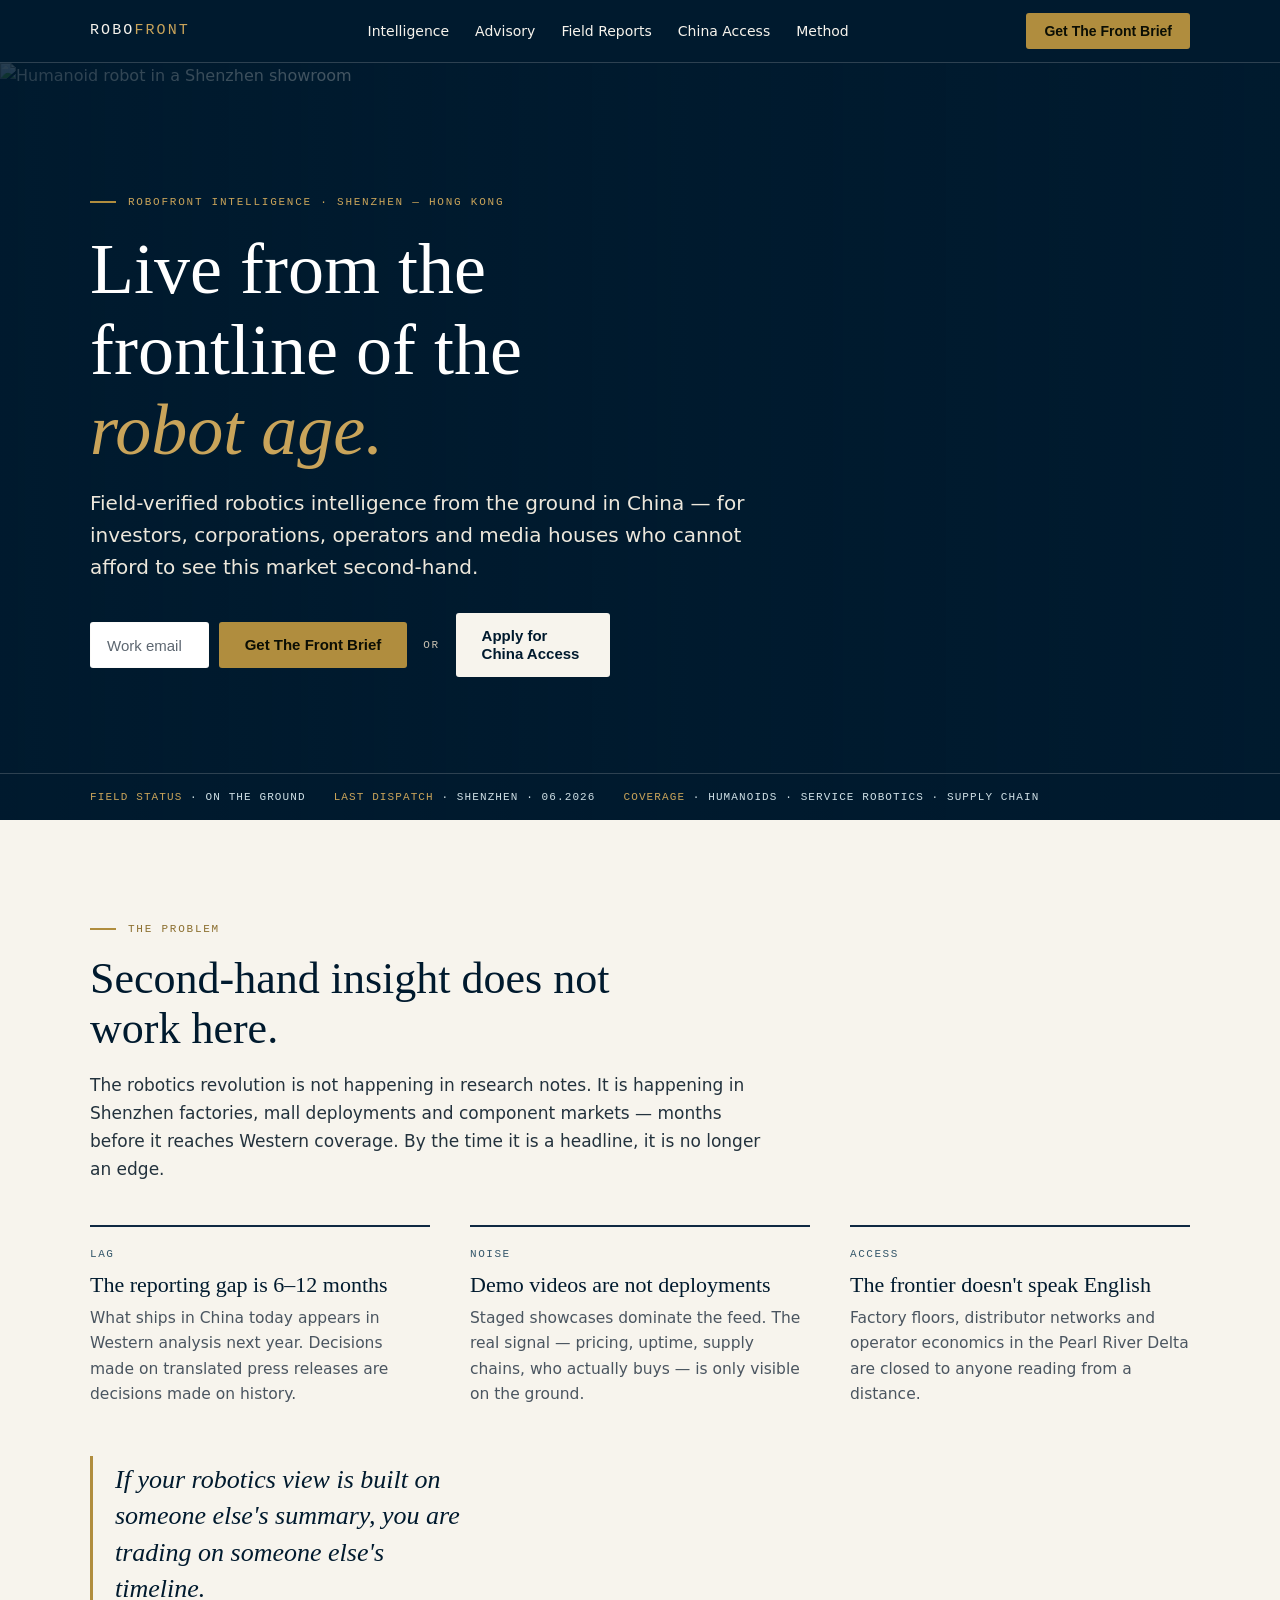
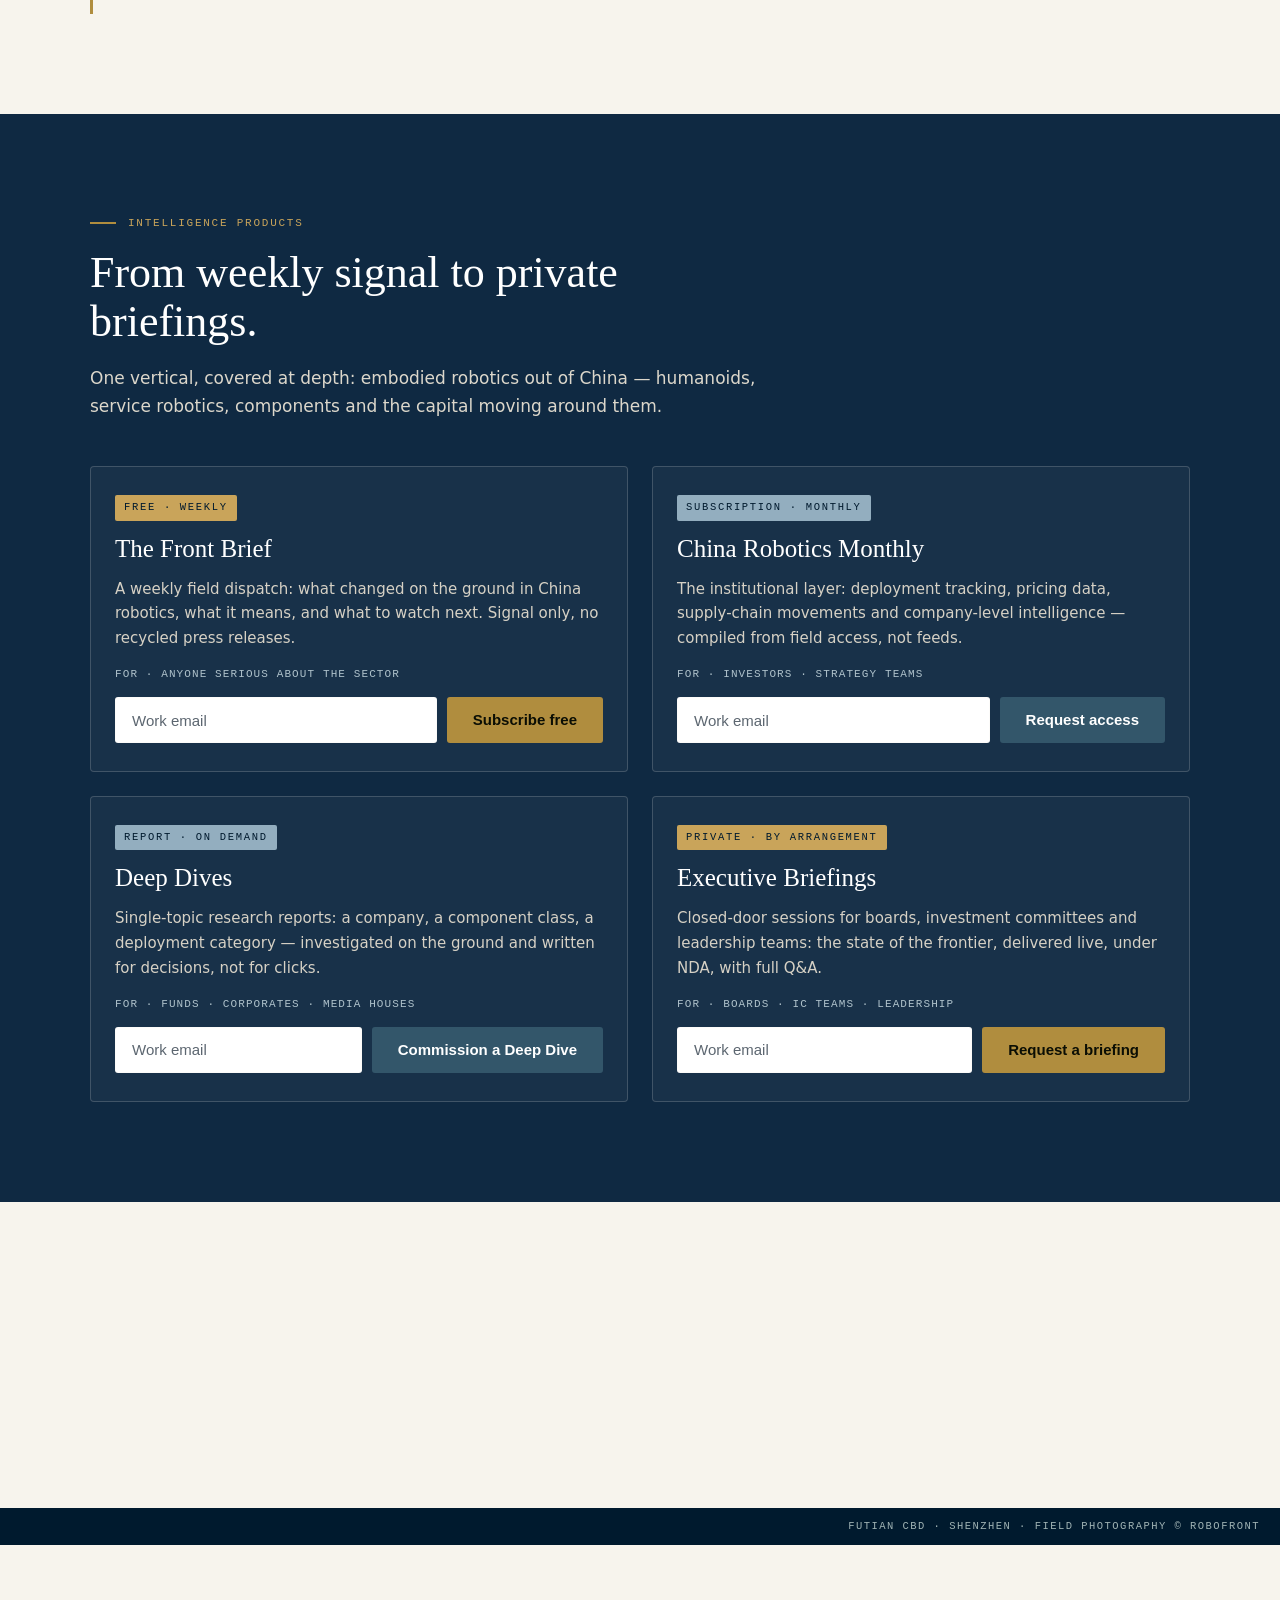
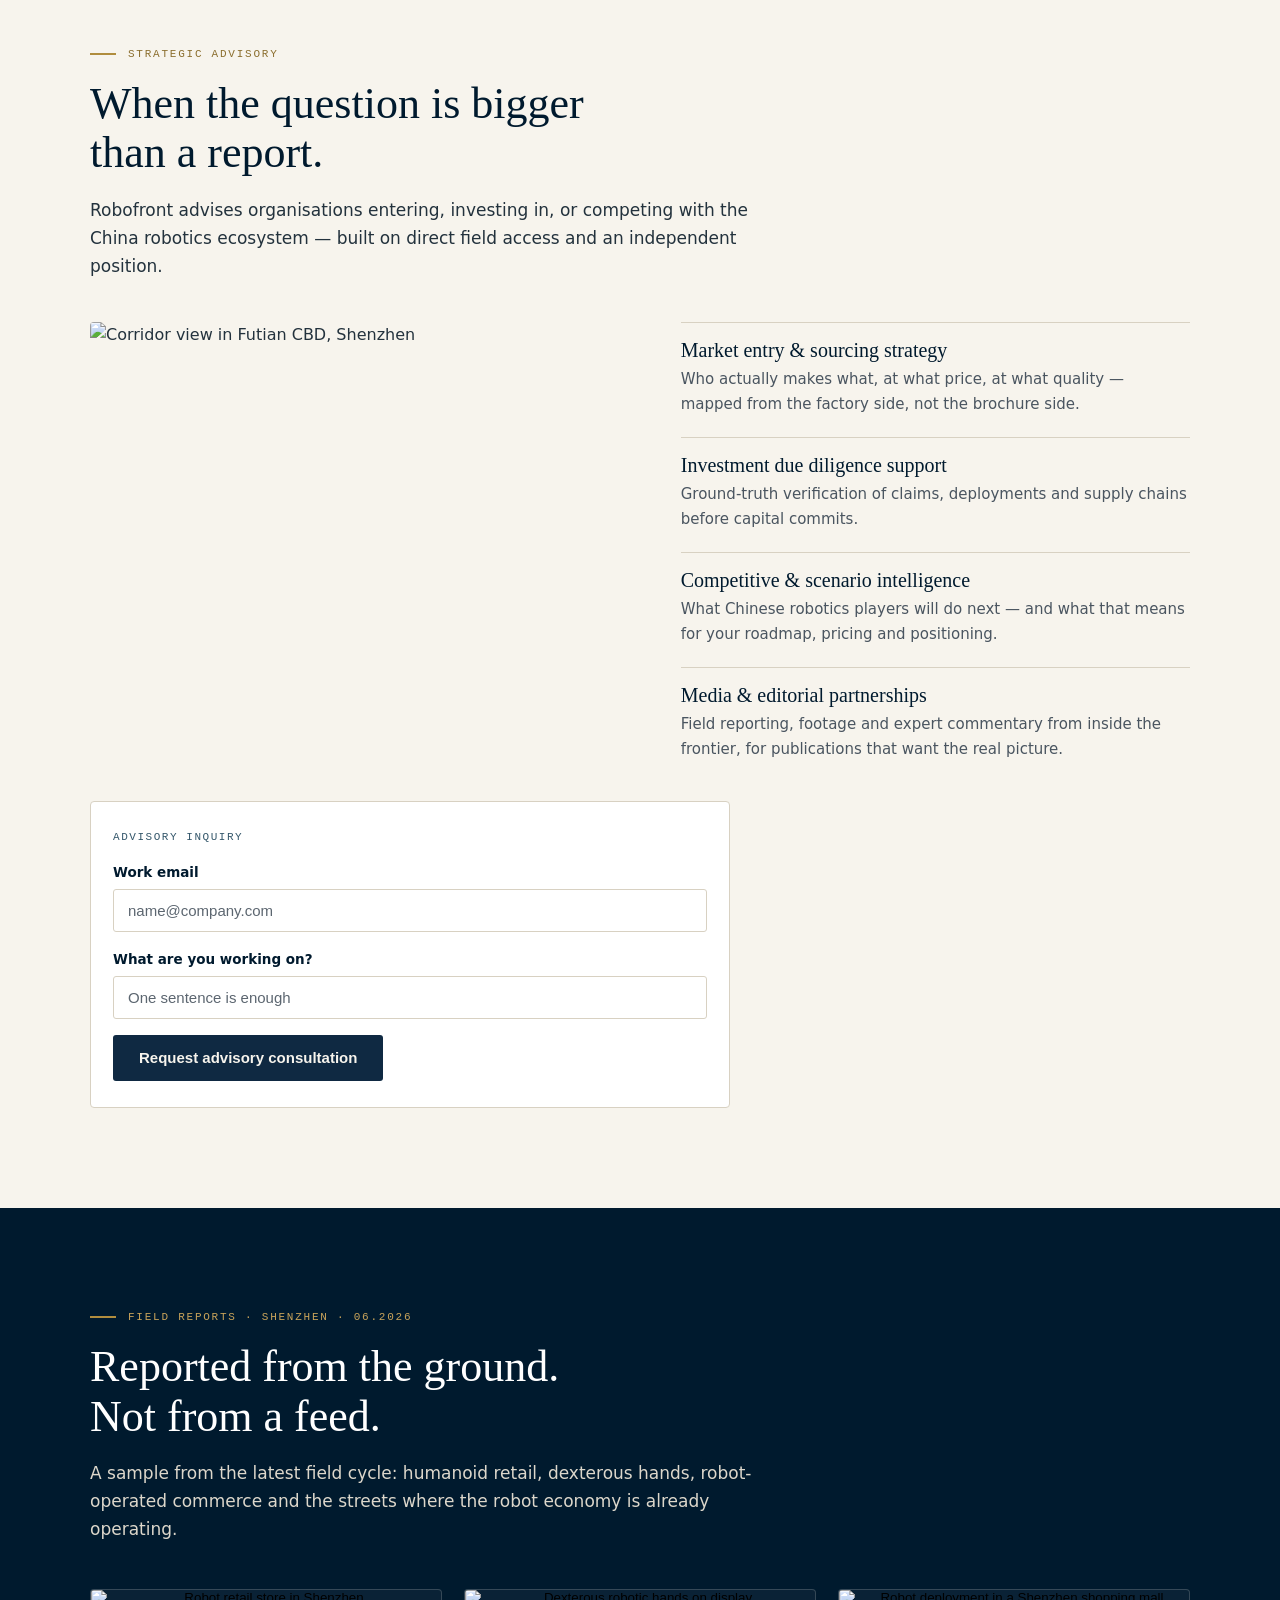
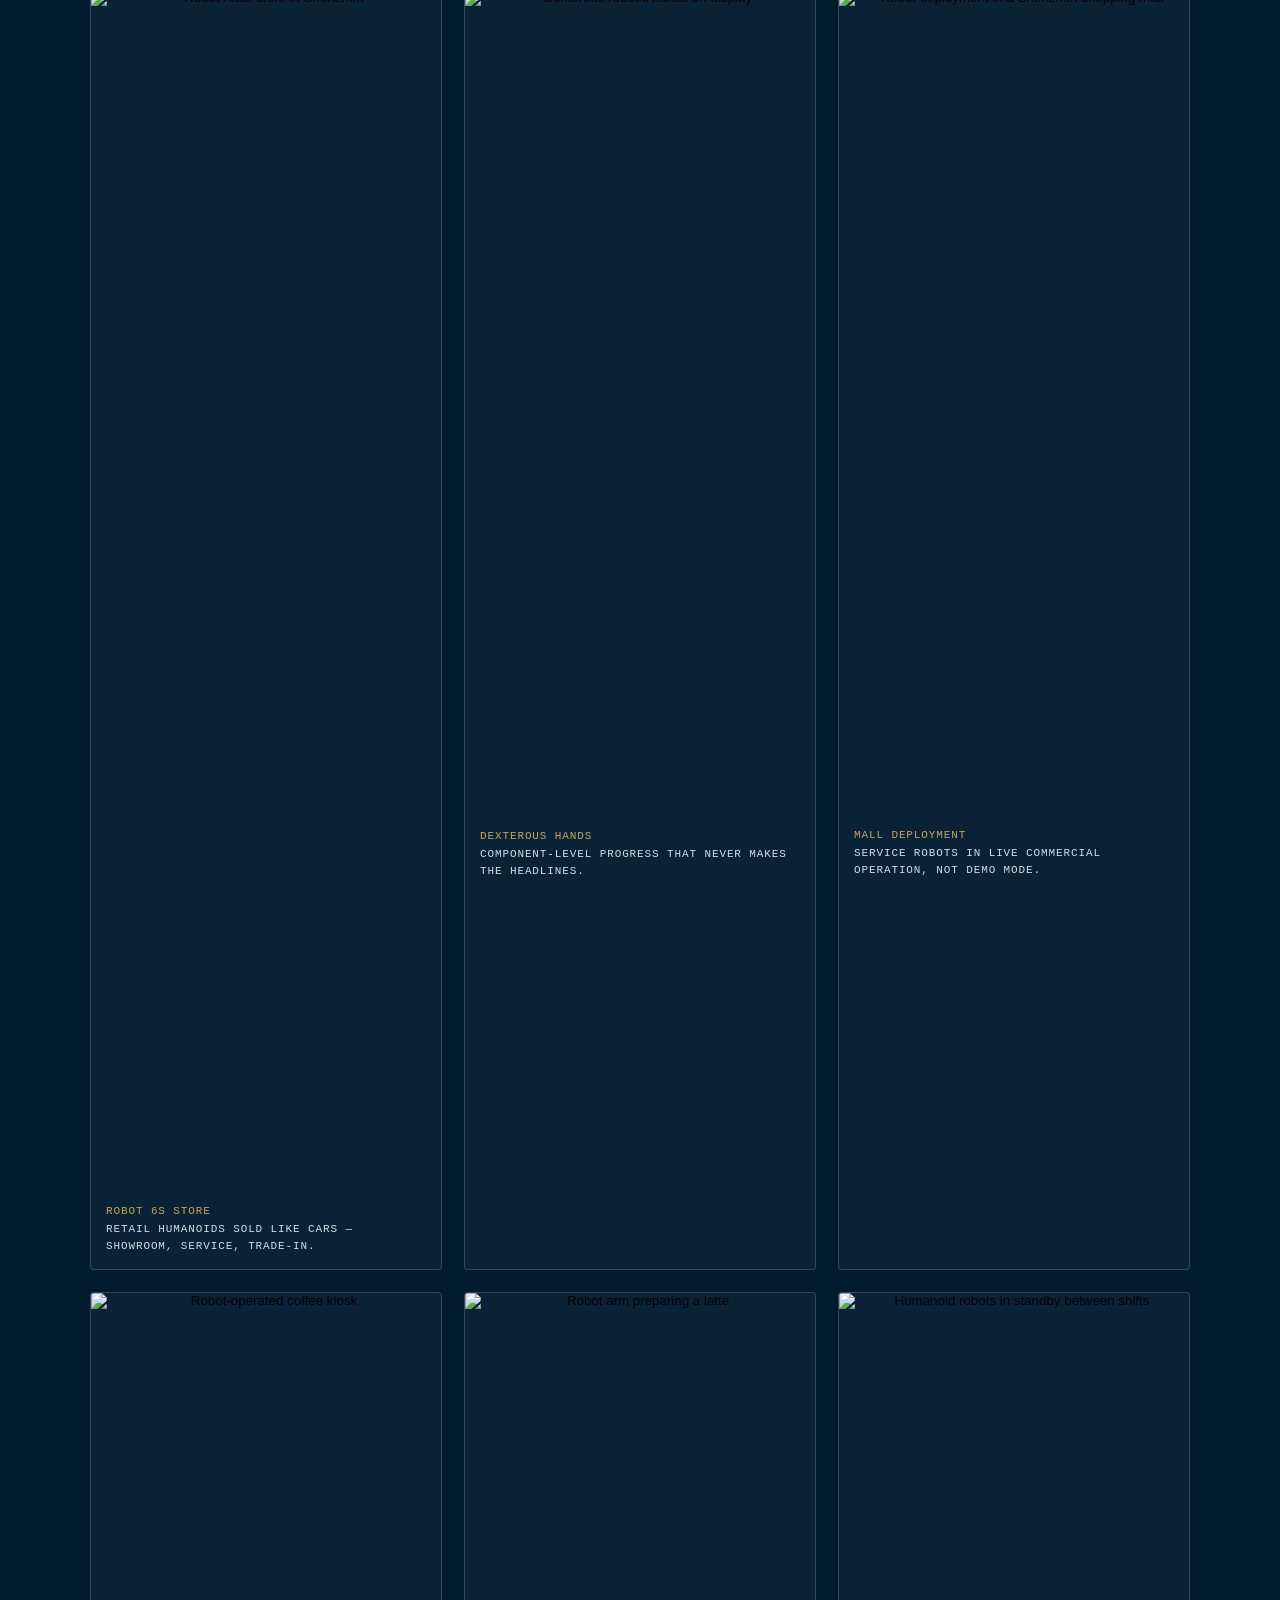
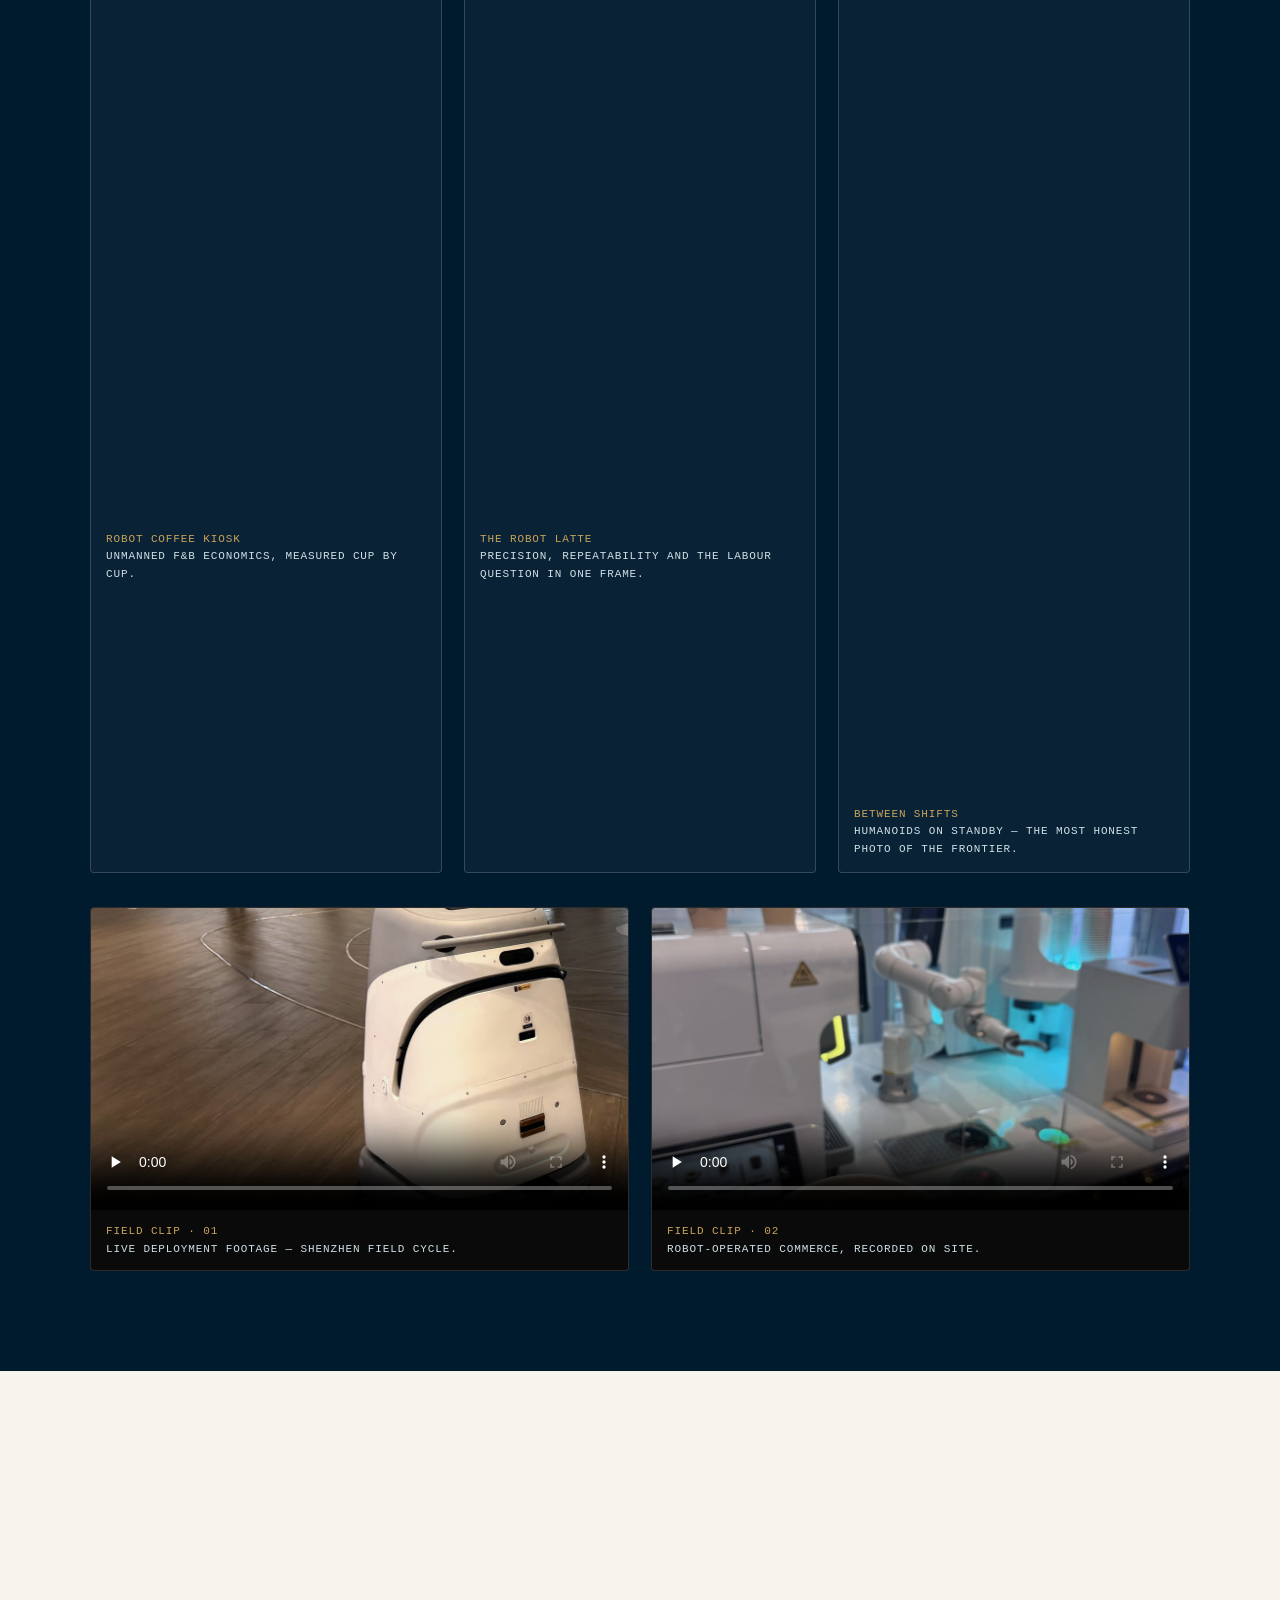
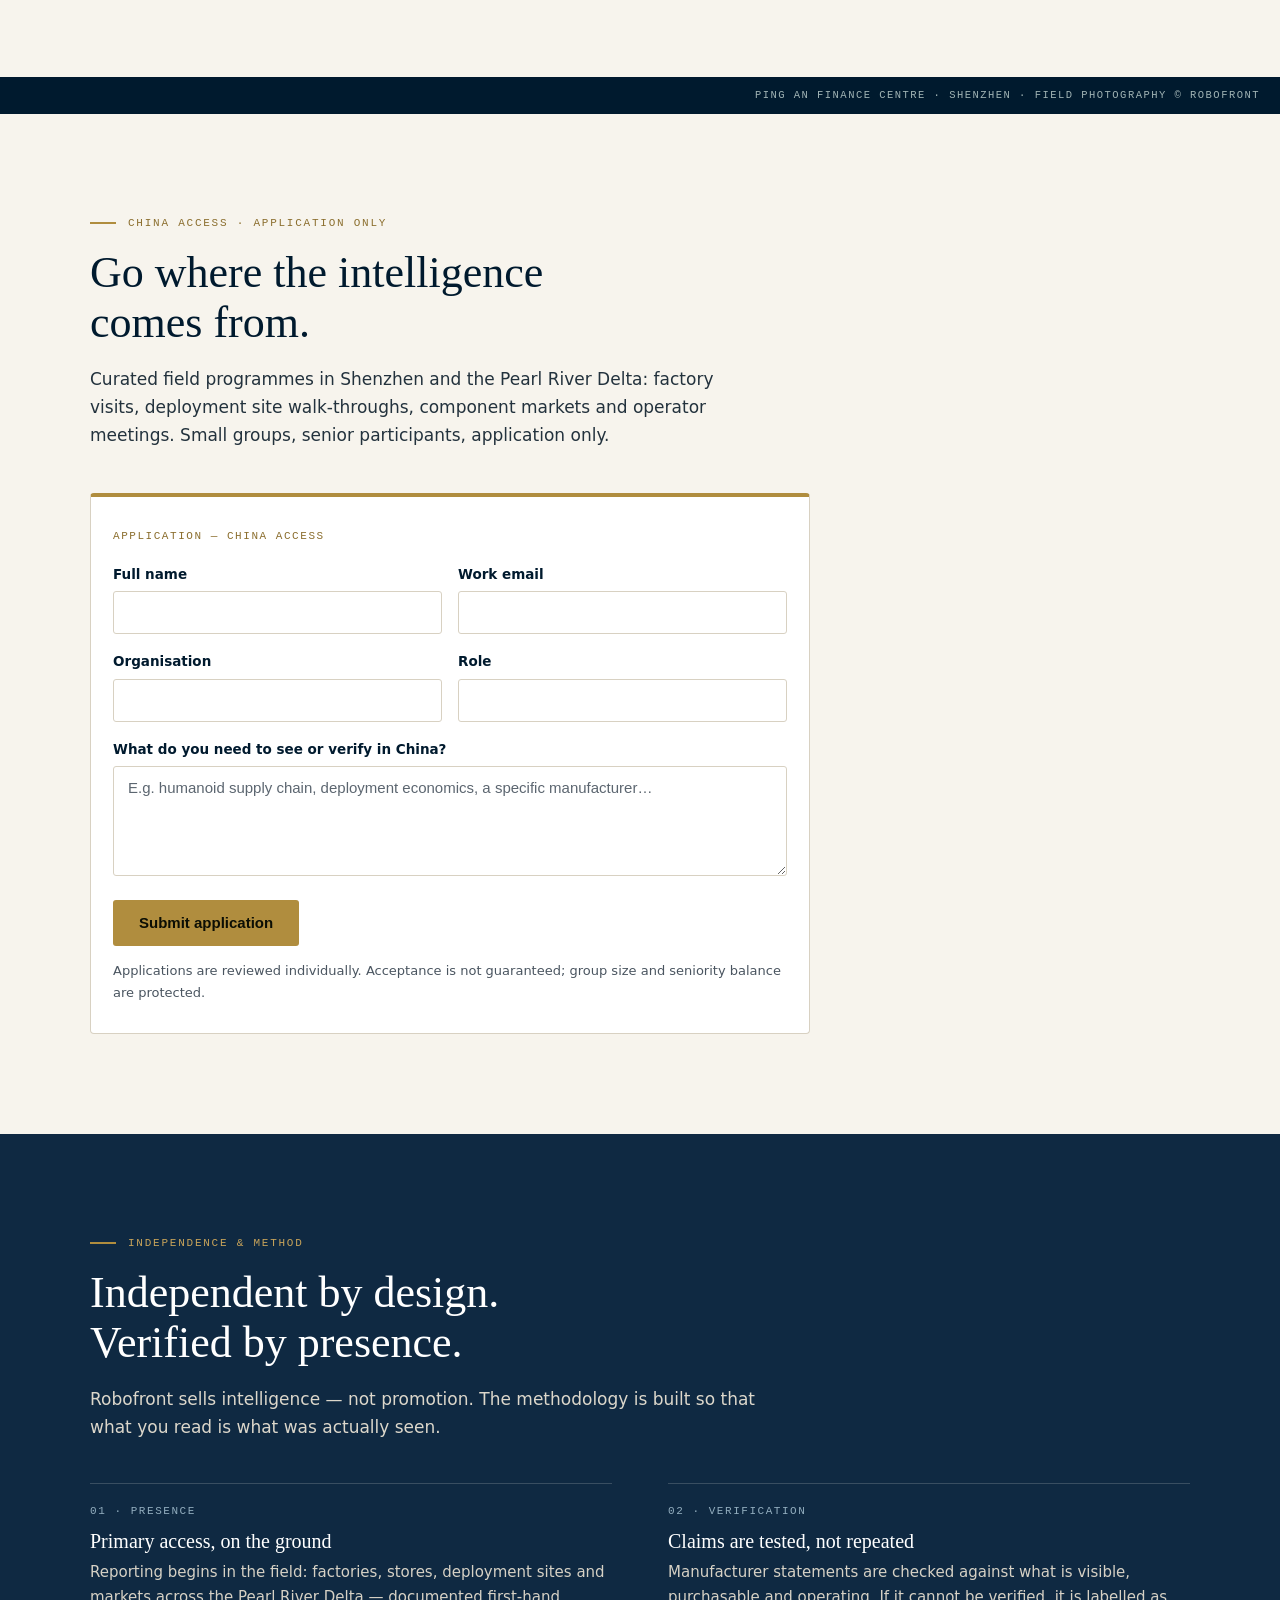
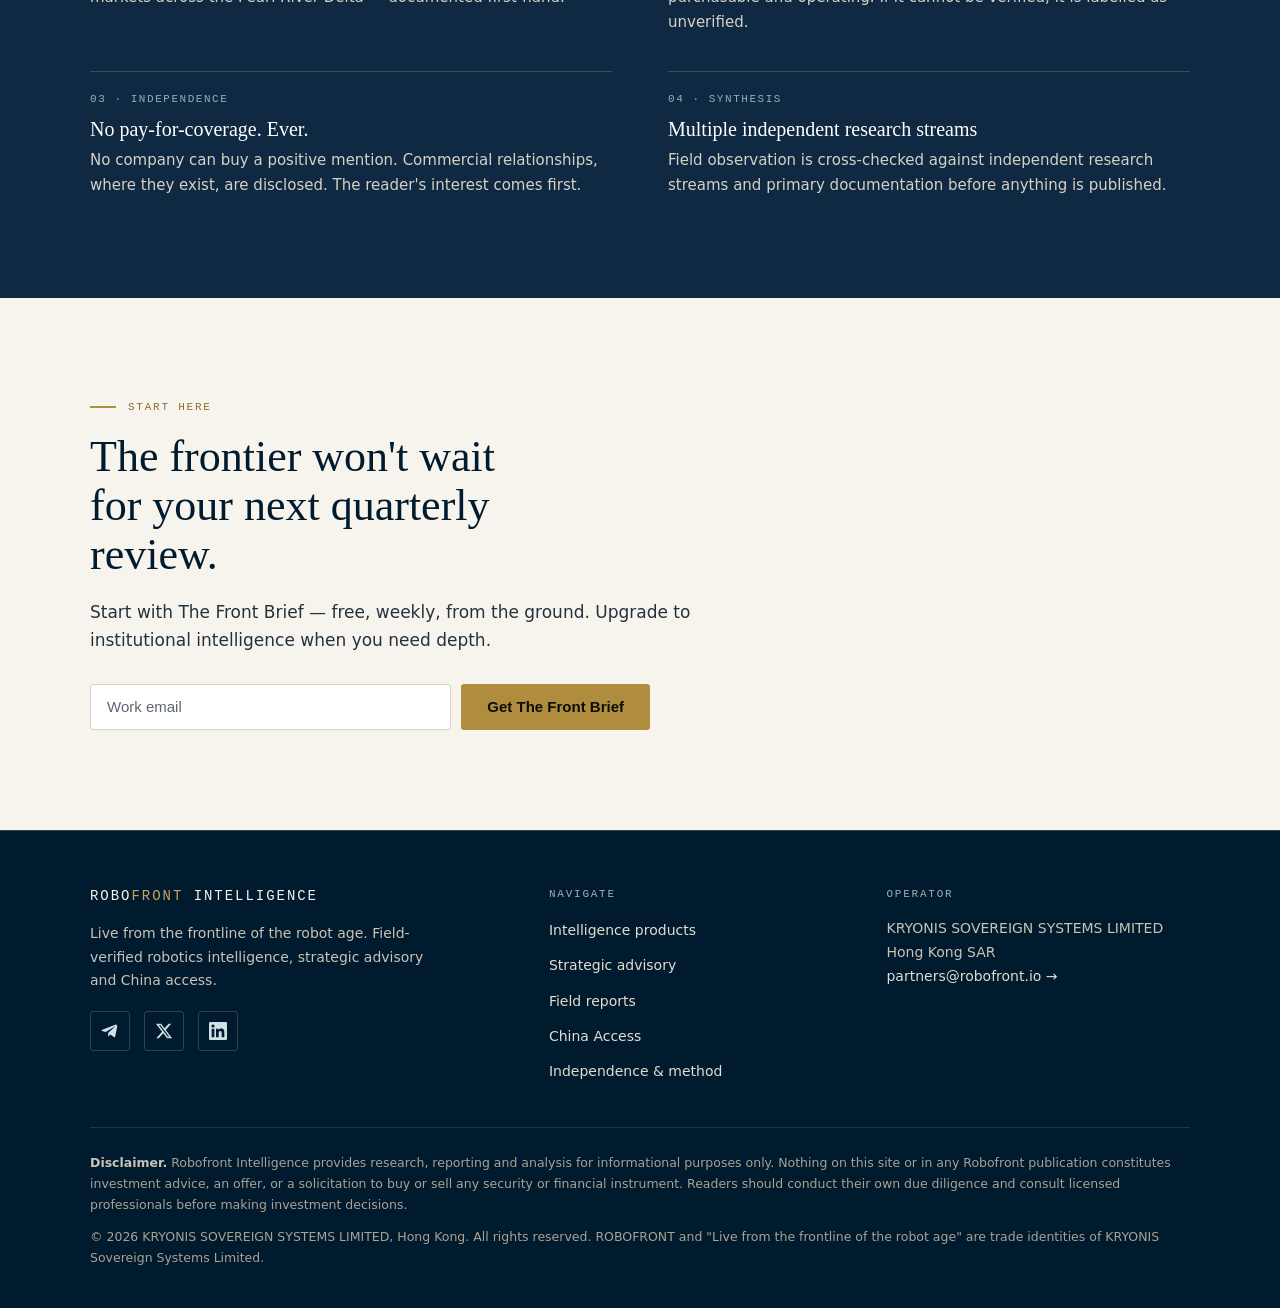
==== commit 9d6e5218: "Add files via upload" ====
--- a/index.html
+++ b/index.html
@@ -5,15 +5,22 @@
 <meta name="viewport" content="width=device-width, initial-scale=1.0">
 <title>ROBOFRONT Intelligence — Live from the frontline of the robot age</title>
 <meta name="description" content="Premium robotics intelligence from the ground in Shenzhen. Field-verified reporting, strategic advisory and China access for investors, corporations, operators and media.">
-<link rel="icon" type="image/svg+xml" href="assets/favicon.svg">
 <link rel="canonical" href="https://robofront.io/">
 <meta name="theme-color" content="#001A2E">
+
+<!-- Icons / logos -->
+<link rel="icon" type="image/svg+xml" href="assets/favicon.svg">
+<link rel="icon" type="image/png" sizes="32x32" href="assets/favicon-32.png">
+<link rel="apple-touch-icon" sizes="180x180" href="assets/apple-touch-icon.png">
+<link rel="manifest" href="site.webmanifest">
+
 <!-- Open Graph: Facebook, WhatsApp, Telegram, LinkedIn, Signal -->
 <meta property="og:site_name" content="ROBOFRONT Intelligence">
 <meta property="og:title" content="ROBOFRONT Intelligence — Live from the frontline of the robot age">
 <meta property="og:description" content="Field-verified robotics intelligence from Shenzhen — for investors, corporations, operators and media houses who cannot afford second-hand insight.">
 <meta property="og:image" content="https://robofront.io/assets/og-image.jpg">
 <meta property="og:image:secure_url" content="https://robofront.io/assets/og-image.jpg">
+<meta property="og:image:type" content="image/jpeg">
 <meta property="og:image:width" content="1200">
 <meta property="og:image:height" content="630">
 <meta property="og:image:alt" content="ROBOFRONT Intelligence — live from the frontline of the robot age">
@@ -26,17 +33,39 @@
 <meta name="twitter:description" content="Field-verified robotics intelligence from Shenzhen. Intelligence products, strategic advisory and application-only China access.">
 <meta name="twitter:image" content="https://robofront.io/assets/og-image.jpg">
 <meta name="twitter:image:alt" content="ROBOFRONT Intelligence — live from the frontline of the robot age">
-<link rel="preconnect" href="https://fonts.googleapis.com">
-<link rel="preconnect" href="https://fonts.gstatic.com" crossorigin>
-<link href="https://fonts.googleapis.com/css2?family=Newsreader:ital,opsz,wght@0,6..72,400;0,6..72,500;0,6..72,600;1,6..72,400;1,6..72,500&family=Inter:wght@400;500;600&family=IBM+Plex+Mono:wght@400;500&display=swap" rel="stylesheet">
+
+<!-- Self-hosted fonts (no third-party CDN) -->
+<link rel="preload" href="assets/fonts/newsreader-opsz.woff2" as="font" type="font/woff2" crossorigin>
+<link rel="preload" href="assets/fonts/inter-wght.woff2" as="font" type="font/woff2" crossorigin>
+<link rel="preload" href="assets/fonts/plexmono-500.woff2" as="font" type="font/woff2" crossorigin>
+
+<script type="application/ld+json">
+{"@context":"https://schema.org","@graph":[
+{"@type":"Organization","@id":"https://robofront.io/#org","name":"ROBOFRONT Intelligence","url":"https://robofront.io/","logo":"https://robofront.io/assets/icon-512.png","description":"Field-verified robotics intelligence from the ground in Shenzhen.","parentOrganization":{"@type":"Organization","name":"KRYONIS Sovereign Systems Limited","address":{"@type":"PostalAddress","addressRegion":"Hong Kong SAR"}}},
+{"@type":"WebSite","@id":"https://robofront.io/#site","url":"https://robofront.io/","name":"ROBOFRONT Intelligence","inLanguage":"en","publisher":{"@id":"https://robofront.io/#org"}}
+]}
+</script>
+
 <style>
 /* ============================================================
-   ROBOFRONT INTELLIGENCE — single-file build
+   ROBOFRONT INTELLIGENCE — single-file build (v3.0)
    Palette: navy #0F2942 / ink #001A2E / cream #F7F4ED
-            brass #B08D3E / teal #0E5E60
+            brass #B08D3E / steel #33566A
    Type: Newsreader (display) / Inter (body) / IBM Plex Mono (meta)
-   Mobile-first. WCAG AA contrast on every surface.
+   Self-hosted fonts · AVIF/WebP picture · WCAG AA · mobile-first.
    ============================================================ */
+
+@font-face{font-family:'Newsreader';font-style:normal;font-weight:400 600;font-display:swap;
+  src:url('assets/fonts/newsreader-opsz.woff2') format('woff2');}
+@font-face{font-family:'Newsreader';font-style:italic;font-weight:400 600;font-display:swap;
+  src:url('assets/fonts/newsreader-opsz-italic.woff2') format('woff2');}
+@font-face{font-family:'Inter';font-style:normal;font-weight:400 600;font-display:swap;
+  src:url('assets/fonts/inter-wght.woff2') format('woff2');}
+@font-face{font-family:'IBM Plex Mono';font-style:normal;font-weight:400;font-display:swap;
+  src:url('assets/fonts/plexmono-400.woff2') format('woff2');}
+@font-face{font-family:'IBM Plex Mono';font-style:normal;font-weight:500;font-display:swap;
+  src:url('assets/fonts/plexmono-500.woff2') format('woff2');}
+
 :root{
   --navy:#0F2942;
   --ink:#001A2E;
@@ -48,8 +77,8 @@
   --brass:#B08D3E;
   --brass-bright:#C9A45A;
   --brass-deep:#8B6E2E;
-  --teal:#0E5E60;
-  --teal-bright:#5FBFC3;
+  --steel:#33566A;
+  --steel-bright:#93AEBF;
   --line-on-dark:rgba(247,244,237,0.18);
   --max:1140px;
 }
@@ -70,7 +99,7 @@
 a{color:inherit;}
 .mono{font-family:'IBM Plex Mono',monospace;}
 .wrap{width:100%;max-width:var(--max);margin:0 auto;padding:0 20px;}
-h1,h2,h3{font-family:'Newsreader',Georgia,serif;font-weight:500;line-height:1.12;}
+h1,h2,h3{font-family:'Newsreader',Georgia,serif;font-weight:500;line-height:1.12;font-optical-sizing:auto;}
 :focus-visible{outline:3px solid var(--brass-bright);outline-offset:2px;}
 
 /* ---------- eyebrow / dateline device ---------- */
@@ -83,7 +112,7 @@
 .dateline.on-dark{color:var(--brass-bright);}
 .dateline.on-light{color:var(--brass-deep);}
 
-/* ---------- buttons: solid only, no ghosts ---------- */
+/* ---------- buttons ---------- */
 .btn{
   display:inline-flex;align-items:center;justify-content:center;
   font-family:'Inter',sans-serif;font-weight:600;font-size:15px;
@@ -97,8 +126,8 @@
 .btn-cream:hover{background:#FFFFFF;}
 .btn-navy{background:var(--navy);color:var(--cream);}
 .btn-navy:hover{background:#16395C;}
-.btn-teal{background:var(--teal);color:#FFFFFF;}
-.btn-teal:hover{background:#137A7D;}
+.btn-steel{background:var(--steel);color:#FFFFFF;}
+.btn-steel:hover{background:#3E6478;}
 
 /* ---------- inline email forms ---------- */
 .inline-form{display:flex;flex-direction:column;gap:10px;width:100%;}
@@ -116,43 +145,22 @@
 }
 
 /* ============================ NAV ============================ */
-.nav{
-  position:sticky;top:0;z-index:60;
-  background:var(--ink);
-  border-bottom:1px solid var(--line-on-dark);
-}
-.nav-inner{
-  max-width:var(--max);margin:0 auto;padding:0 20px;
-  height:62px;display:flex;align-items:center;justify-content:space-between;gap:16px;
-}
-.brand{
-  font-family:'IBM Plex Mono',monospace;font-weight:500;font-size:15px;
-  letter-spacing:0.14em;color:var(--cream);text-decoration:none;white-space:nowrap;
-}
+.nav{position:sticky;top:0;z-index:60;background:var(--ink);border-bottom:1px solid var(--line-on-dark);}
+.nav-inner{max-width:var(--max);margin:0 auto;padding:0 20px;height:62px;display:flex;align-items:center;justify-content:space-between;gap:16px;}
+.brand{font-family:'IBM Plex Mono',monospace;font-weight:500;font-size:15px;letter-spacing:0.14em;color:var(--cream);text-decoration:none;white-space:nowrap;}
 .brand b{color:var(--brass-bright);font-weight:500;}
 .nav-links{display:none;align-items:center;gap:26px;list-style:none;}
-.nav-links a{
-  font-size:14px;font-weight:500;color:var(--cream);text-decoration:none;
-}
+.nav-links a{font-size:14px;font-weight:500;color:var(--cream);text-decoration:none;}
 .nav-links a:hover{color:var(--brass-bright);}
 .nav-cta{display:none;}
-.nav-burger{
-  display:flex;flex-direction:column;justify-content:center;gap:5px;
-  width:44px;height:44px;background:transparent;border:none;cursor:pointer;align-items:center;
-}
+.nav-burger{display:flex;flex-direction:column;justify-content:center;gap:5px;width:44px;height:44px;background:transparent;border:none;cursor:pointer;align-items:center;}
 .nav-burger span{display:block;width:22px;height:2px;background:var(--cream);transition:transform .2s,opacity .2s;}
 .nav-burger[aria-expanded="true"] span:nth-child(1){transform:translateY(7px) rotate(45deg);}
 .nav-burger[aria-expanded="true"] span:nth-child(2){opacity:0;}
 .nav-burger[aria-expanded="true"] span:nth-child(3){transform:translateY(-7px) rotate(-45deg);}
-.mobile-menu{
-  display:none;background:var(--ink);border-bottom:1px solid var(--line-on-dark);
-  padding:8px 20px 20px;
-}
+.mobile-menu{display:none;background:var(--ink);border-bottom:1px solid var(--line-on-dark);padding:8px 20px 20px;}
 .mobile-menu.open{display:block;}
-.mobile-menu a{
-  display:block;padding:13px 4px;color:var(--cream);text-decoration:none;
-  font-size:16px;font-weight:500;border-bottom:1px solid rgba(247,244,237,0.10);
-}
+.mobile-menu a{display:block;padding:13px 4px;color:var(--cream);text-decoration:none;font-size:16px;font-weight:500;border-bottom:1px solid rgba(247,244,237,0.10);}
 .mobile-menu a:last-child{border-bottom:none;}
 .mobile-menu a:hover{color:var(--brass-bright);}
 @media(min-width:880px){
@@ -163,45 +171,22 @@
 }
 
 /* ============================ HERO ============================ */
-.hero{
-  position:relative;background:var(--ink);color:var(--cream);
-  overflow:hidden;
-}
-.hero-bg{
-  position:absolute;inset:0;
-  background:url('assets/hero-shenzhen-humanoid.jpg') center 30%/cover no-repeat;
-}
-.hero-bg::after{
-  content:"";position:absolute;inset:0;
-  background:linear-gradient(180deg,rgba(0,26,46,0.82) 0%,rgba(0,26,46,0.66) 45%,rgba(0,26,46,0.92) 100%);
-}
-.hero-inner{
-  position:relative;z-index:1;
-  max-width:var(--max);margin:0 auto;padding:84px 20px 64px;
-}
-.hero h1{
-  font-size:clamp(38px,8.5vw,72px);
-  color:#FFFFFF;margin:18px 0 16px;max-width:14ch;
-}
+.hero{position:relative;background:var(--ink);color:var(--cream);overflow:hidden;}
+.hero-bg{position:absolute;inset:0;}
+.hero-bg img{width:100%;height:100%;object-fit:cover;object-position:center 30%;}
+.hero-scrim{position:absolute;inset:0;
+  background:
+    linear-gradient(90deg,rgba(0,26,46,0.72) 0%,rgba(0,26,46,0.34) 55%,rgba(0,26,46,0.12) 100%),
+    linear-gradient(180deg,rgba(0,26,46,0.42) 0%,rgba(0,26,46,0.30) 45%,rgba(0,26,46,0.88) 100%);
+}
+.hero-inner{position:relative;z-index:1;max-width:var(--max);margin:0 auto;padding:84px 20px 64px;}
+.hero h1{font-size:clamp(38px,8.5vw,72px);color:#FFFFFF;margin:18px 0 16px;max-width:14ch;}
 .hero h1 em{font-style:italic;color:var(--brass-bright);}
-.hero .lede{
-  font-size:clamp(17px,2.4vw,20px);line-height:1.6;color:#E9E4D8;
-  max-width:54ch;margin-bottom:30px;
-}
+.hero .lede{font-size:clamp(17px,2.4vw,20px);line-height:1.6;color:#EDE8DC;max-width:54ch;margin-bottom:30px;}
 .hero-ctas{display:flex;flex-direction:column;gap:12px;max-width:520px;}
-.hero-ctas .or{
-  font-family:'IBM Plex Mono',monospace;font-size:11px;letter-spacing:0.14em;
-  text-transform:uppercase;color:#C7C0B0;text-align:left;
-}
-.hero-ticker{
-  position:relative;z-index:1;border-top:1px solid var(--line-on-dark);
-  background:rgba(0,26,46,0.55);
-}
-.hero-ticker .wrap{
-  display:flex;flex-wrap:wrap;gap:6px 28px;padding:14px 20px;
-  font-family:'IBM Plex Mono',monospace;font-size:11px;letter-spacing:0.1em;
-  text-transform:uppercase;color:#CFE6E7;
-}
+.hero-ctas .or{font-family:'IBM Plex Mono',monospace;font-size:11px;letter-spacing:0.14em;text-transform:uppercase;color:#C7C0B0;text-align:left;}
+.hero-ticker{position:relative;z-index:1;border-top:1px solid var(--line-on-dark);background:rgba(0,26,46,0.55);}
+.hero-ticker .wrap{display:flex;flex-wrap:wrap;gap:6px 28px;padding:14px 20px;font-family:'IBM Plex Mono',monospace;font-size:11px;letter-spacing:0.1em;text-transform:uppercase;color:#CFE0E6;}
 .hero-ticker b{color:var(--brass-bright);font-weight:500;}
 @media(min-width:880px){
   .hero-inner{padding:130px 20px 96px;}
@@ -212,14 +197,9 @@
 .section{padding:72px 0;}
 .section-dark{background:var(--navy);color:var(--cream);}
 .section-ink{background:var(--ink);color:var(--cream);}
-.section h2{
-  font-size:clamp(28px,5.5vw,44px);
-  margin:16px 0 18px;max-width:24ch;
-}
+.section h2{font-size:clamp(28px,5.5vw,44px);margin:16px 0 18px;max-width:24ch;}
 .section-dark h2,.section-ink h2{color:#FFFFFF;}
-.section .sub{
-  font-size:17px;line-height:1.65;max-width:62ch;
-}
+.section .sub{font-size:17px;line-height:1.65;max-width:62ch;}
 .section-dark .sub,.section-ink .sub{color:#DCD7CB;}
 .section-light h2{color:var(--ink);}
 @media(min-width:880px){.section{padding:100px 0;}}
@@ -227,55 +207,28 @@
 /* ---------- problem ---------- */
 .problem-grid{display:grid;gap:28px;margin-top:42px;}
 .problem-item{border-top:2px solid var(--navy);padding-top:18px;}
-.problem-item .mono{
-  font-size:11px;letter-spacing:0.14em;text-transform:uppercase;color:var(--teal);
-  display:block;margin-bottom:10px;
-}
+.problem-item .mono{font-size:11px;letter-spacing:0.14em;text-transform:uppercase;color:var(--steel);display:block;margin-bottom:10px;}
 .problem-item h3{font-size:22px;color:var(--ink);margin-bottom:8px;}
 .problem-item p{font-size:15.5px;color:var(--muted-on-cream);}
-.problem-pull{
-  margin-top:48px;border-left:3px solid var(--brass);padding:6px 0 6px 22px;
-  font-family:'Newsreader',Georgia,serif;font-style:italic;
-  font-size:clamp(20px,3.4vw,26px);line-height:1.4;color:var(--ink);max-width:30ch;
-}
+.problem-pull{margin-top:48px;border-left:3px solid var(--brass);padding:6px 0 6px 22px;font-family:'Newsreader',Georgia,serif;font-style:italic;font-size:clamp(20px,3.4vw,26px);line-height:1.4;color:var(--ink);max-width:30ch;}
 @media(min-width:880px){.problem-grid{grid-template-columns:repeat(3,1fr);gap:40px;}}
 
 /* ---------- products ---------- */
 .products{display:grid;gap:18px;margin-top:46px;}
-.product{
-  background:rgba(247,244,237,0.04);
-  border:1px solid var(--line-on-dark);border-radius:4px;
-  padding:28px 24px;display:flex;flex-direction:column;gap:14px;
-}
-.product .tag{
-  font-family:'IBM Plex Mono',monospace;font-size:10.5px;letter-spacing:0.16em;
-  text-transform:uppercase;color:var(--ink);background:var(--brass-bright);
-  padding:4px 9px;border-radius:2px;align-self:flex-start;font-weight:500;
-}
-.product .tag.teal{background:var(--teal-bright);color:var(--ink);}
+.product{background:rgba(247,244,237,0.04);border:1px solid var(--line-on-dark);border-radius:4px;padding:28px 24px;display:flex;flex-direction:column;gap:14px;}
+.product .tag{font-family:'IBM Plex Mono',monospace;font-size:10.5px;letter-spacing:0.16em;text-transform:uppercase;color:var(--ink);background:var(--brass-bright);padding:4px 9px;border-radius:2px;align-self:flex-start;font-weight:500;}
+.product .tag.steel{background:var(--steel-bright);color:var(--ink);}
 .product h3{font-size:25px;color:#FFFFFF;}
 .product p{font-size:15px;color:#D6D1C5;flex:1;}
-.product .for{
-  font-family:'IBM Plex Mono',monospace;font-size:11px;letter-spacing:0.1em;
-  text-transform:uppercase;color:#A9C4C5;
-}
+.product .for{font-family:'IBM Plex Mono',monospace;font-size:11px;letter-spacing:0.1em;text-transform:uppercase;color:#AFC2CB;}
 @media(min-width:720px){.products{grid-template-columns:1fr 1fr;gap:24px;}}
 
 /* ---------- band image ---------- */
-.band{
-  height:34vh;min-height:220px;
-  background:url('assets/band-towers-diagonal.jpg') center/cover no-repeat fixed;
-}
-.band-pingan{
-  background:url('assets/hero-pingan-tower.jpg') center 35%/cover no-repeat fixed;
-}
-@media(max-width:880px){.band,.band-pingan{background-attachment:scroll;}}
-.band-caption{
-  background:var(--ink);color:#9FB3B4;
-  font-family:'IBM Plex Mono',monospace;font-size:10.5px;
-  letter-spacing:0.14em;text-transform:uppercase;
-  padding:10px 20px;text-align:right;
-}
+.band{height:34vh;min-height:220px;background-position:center;background-size:cover;background-repeat:no-repeat;background-attachment:fixed;}
+.band-towers{background-image:image-set(url('assets/band-towers-diagonal.avif') type('image/avif'),url('assets/band-towers-diagonal.webp') type('image/webp'),url('assets/band-towers-diagonal.jpg') type('image/jpeg'));}
+.band-pingan{background-position:center 35%;background-image:image-set(url('assets/hero-pingan-tower.avif') type('image/avif'),url('assets/hero-pingan-tower.webp') type('image/webp'),url('assets/hero-pingan-tower.jpg') type('image/jpeg'));}
+@media(max-width:880px){.band{background-attachment:scroll;}}
+.band-caption{background:var(--ink);color:#9FB3B4;font-family:'IBM Plex Mono',monospace;font-size:10.5px;letter-spacing:0.14em;text-transform:uppercase;padding:10px 20px;text-align:right;}
 
 /* ---------- advisory ---------- */
 .advisory-grid{display:grid;gap:36px;margin-top:42px;align-items:start;}
@@ -285,61 +238,53 @@
 .advisory-list li{border-top:1px solid var(--paper-line);padding-top:16px;}
 .advisory-list h3{font-size:20px;color:var(--ink);margin-bottom:6px;}
 .advisory-list p{font-size:15px;color:var(--muted-on-cream);}
-.advisory-form{
-  margin-top:40px;background:#FFFFFF;border:1px solid var(--paper-line);
-  border-radius:4px;padding:26px 22px;max-width:640px;
-}
-.advisory-form .mono{
-  font-size:11px;letter-spacing:0.14em;text-transform:uppercase;
-  color:var(--teal);display:block;margin-bottom:14px;
-}
+.advisory-form{margin-top:40px;background:#FFFFFF;border:1px solid var(--paper-line);border-radius:4px;padding:26px 22px;max-width:640px;}
+.advisory-form .mono{font-size:11px;letter-spacing:0.14em;text-transform:uppercase;color:var(--steel);display:block;margin-bottom:14px;}
 @media(min-width:880px){.advisory-grid{grid-template-columns:1.05fr 1fr;gap:56px;}}
 
 /* ---------- field reports ---------- */
 .gallery{display:grid;gap:18px;margin-top:46px;}
-.shot{display:flex;flex-direction:column;gap:0;border-radius:4px;overflow:hidden;background:rgba(247,244,237,0.04);border:1px solid var(--line-on-dark);}
-.shot img{width:100%;aspect-ratio:4/3;object-fit:cover;}
-.shot figcaption{
-  padding:13px 15px;
-  font-family:'IBM Plex Mono',monospace;font-size:11px;letter-spacing:0.08em;
-  text-transform:uppercase;color:#CFE6E7;line-height:1.6;
-}
+.shot{display:flex;flex-direction:column;border-radius:4px;overflow:hidden;background:rgba(247,244,237,0.04);border:1px solid var(--line-on-dark);}
+.shot-view{display:block;padding:0;border:none;background:none;cursor:zoom-in;width:100%;}
+.shot-view img{width:100%;aspect-ratio:4/3;object-fit:cover;transition:transform .4s ease;}
+.shot-view:hover img{transform:scale(1.03);}
+.shot figcaption{padding:13px 15px;font-family:'IBM Plex Mono',monospace;font-size:11px;letter-spacing:0.08em;text-transform:uppercase;color:#CFE0E6;line-height:1.6;}
 .shot figcaption b{color:var(--brass-bright);font-weight:500;display:block;}
 @media(min-width:620px){.gallery{grid-template-columns:1fr 1fr;}}
 @media(min-width:980px){.gallery{grid-template-columns:repeat(3,1fr);gap:22px;}}
 
+/* ---------- field footage (video) ---------- */
+.footage{display:grid;gap:18px;margin-top:34px;}
+.clip{border:1px solid var(--line-on-dark);border-radius:4px;overflow:hidden;background:#000;}
+.clip video{width:100%;aspect-ratio:16/9;object-fit:cover;display:block;background:#000;}
+.clip-cap{padding:12px 15px;background:rgba(247,244,237,0.04);font-family:'IBM Plex Mono',monospace;font-size:11px;letter-spacing:0.08em;text-transform:uppercase;color:#CFE0E6;}
+.clip-cap b{color:var(--brass-bright);font-weight:500;display:block;}
+@media(min-width:820px){.footage{grid-template-columns:1fr 1fr;gap:22px;}}
+
+/* ---------- lightbox ---------- */
+.lightbox{position:fixed;inset:0;z-index:200;display:none;align-items:center;justify-content:center;padding:24px;background:rgba(0,13,23,0.92);}
+.lightbox.open{display:flex;}
+.lb-figure{max-width:1100px;width:100%;}
+.lb-figure img{width:100%;max-height:80vh;object-fit:contain;border-radius:3px;}
+.lb-figure figcaption{margin-top:14px;text-align:center;font-family:'IBM Plex Mono',monospace;font-size:11.5px;letter-spacing:0.1em;text-transform:uppercase;color:#CFE0E6;}
+.lb-close{position:absolute;top:18px;right:20px;width:46px;height:46px;border:none;border-radius:3px;background:rgba(247,244,237,0.10);color:var(--cream);font-size:26px;line-height:1;cursor:pointer;}
+.lb-close:hover{background:var(--brass);color:#0B0E04;}
+
 /* ---------- china access ---------- */
-.access-box{
-  margin-top:44px;background:#FFFFFF;border:1px solid var(--paper-line);
-  border-top:4px solid var(--brass);border-radius:4px;
-  padding:30px 22px;max-width:720px;
-}
-.access-box .mono{
-  font-size:11px;letter-spacing:0.14em;text-transform:uppercase;
-  color:var(--brass-deep);display:block;margin-bottom:18px;
-}
+.access-box{margin-top:44px;background:#FFFFFF;border:1px solid var(--paper-line);border-top:4px solid var(--brass);border-radius:4px;padding:30px 22px;max-width:720px;}
+.access-box .mono{font-size:11px;letter-spacing:0.14em;text-transform:uppercase;color:var(--brass-deep);display:block;margin-bottom:18px;}
 .field{margin-bottom:16px;}
-.field label{
-  display:block;font-size:13.5px;font-weight:600;color:var(--ink);margin-bottom:6px;
-}
-.field input,.field select,.field textarea{
-  width:100%;font-family:'Inter',sans-serif;font-size:15px;color:var(--ink);
-  padding:12px 14px;border:1px solid var(--paper-line);border-radius:3px;background:#FFFFFF;
-}
+.field label{display:block;font-size:13.5px;font-weight:600;color:var(--ink);margin-bottom:6px;}
+.field input,.field select,.field textarea{width:100%;font-family:'Inter',sans-serif;font-size:15px;color:var(--ink);padding:12px 14px;border:1px solid var(--paper-line);border-radius:3px;background:#FFFFFF;}
 .field textarea{min-height:110px;resize:vertical;}
 .field input::placeholder,.field textarea::placeholder{color:#5C6670;}
 .access-note{font-size:13px;color:var(--muted-on-cream);margin-top:14px;}
-@media(min-width:640px){
-  .field-row{display:grid;grid-template-columns:1fr 1fr;gap:16px;}
-}
+@media(min-width:640px){.field-row{display:grid;grid-template-columns:1fr 1fr;gap:16px;}}
 
 /* ---------- method ---------- */
 .method-grid{display:grid;gap:26px;margin-top:42px;}
 .method-item{border-top:1px solid var(--line-on-dark);padding-top:18px;}
-.method-item .mono{
-  font-size:11px;letter-spacing:0.14em;text-transform:uppercase;
-  color:var(--teal-bright);display:block;margin-bottom:10px;
-}
+.method-item .mono{font-size:11px;letter-spacing:0.14em;text-transform:uppercase;color:var(--steel-bright);display:block;margin-bottom:10px;}
 .method-item h3{font-size:20px;color:#FFFFFF;margin-bottom:8px;}
 .method-item p{font-size:15px;color:#D6D1C5;}
 @media(min-width:880px){.method-grid{grid-template-columns:repeat(2,1fr);gap:36px 56px;}}
@@ -351,24 +296,19 @@
 
 /* ---------- footer ---------- */
 footer{background:var(--ink);color:#BDB7AA;border-top:1px solid var(--line-on-dark);}
-.foot-inner{
-  max-width:var(--max);margin:0 auto;padding:54px 20px 40px;
-  display:grid;gap:34px;
-}
+.foot-inner{max-width:var(--max);margin:0 auto;padding:54px 20px 40px;display:grid;gap:34px;}
 .foot-brand{font-family:'IBM Plex Mono',monospace;font-size:14px;letter-spacing:0.14em;color:var(--cream);}
 .foot-brand b{color:var(--brass-bright);font-weight:500;}
-.foot-col h4{
-  font-family:'IBM Plex Mono',monospace;font-size:11px;font-weight:500;
-  letter-spacing:0.16em;text-transform:uppercase;color:#9FB3B4;margin-bottom:14px;
-}
+.foot-social{display:flex;gap:14px;margin-top:18px;}
+.foot-social a{display:inline-flex;align-items:center;justify-content:center;width:40px;height:40px;border:1px solid var(--line-on-dark);border-radius:3px;color:#CFE0E6;transition:background .18s ease,color .18s ease,border-color .18s ease;}
+.foot-social a:hover{background:var(--brass);color:#0B0E04;border-color:var(--brass);}
+.foot-social svg{width:18px;height:18px;fill:currentColor;}
+.foot-col h4{font-family:'IBM Plex Mono',monospace;font-size:11px;font-weight:500;letter-spacing:0.16em;text-transform:uppercase;color:#9FB3B4;margin-bottom:14px;}
 .foot-col ul{list-style:none;display:grid;gap:9px;}
 .foot-col a{color:#E2DDD1;text-decoration:none;font-size:14px;}
 .foot-col a:hover{color:var(--brass-bright);}
 .foot-col p{font-size:14px;line-height:1.7;color:#C9C3B6;}
-.legal{
-  border-top:1px solid rgba(247,244,237,0.12);margin-top:8px;padding-top:24px;
-  font-size:12.5px;line-height:1.7;color:#A8A294;
-}
+.legal{border-top:1px solid rgba(247,244,237,0.12);margin-top:8px;padding-top:24px;font-size:12.5px;line-height:1.7;color:#A8A294;}
 .legal p+p{margin-top:10px;}
 @media(min-width:880px){
   .foot-inner{grid-template-columns:1.4fr 1fr 1fr;}
@@ -405,13 +345,18 @@
     <a href="#field-reports">Field Reports</a>
     <a href="#china-access">China Access</a>
     <a href="#method">Method</a>
-    <a href="#front-brief"><strong>Get The Front Brief →</strong></a>
+    <a href="#front-brief"><strong>Get The Front Brief &rarr;</strong></a>
   </nav>
 </header>
 
 <!-- ============================ HERO ============================ -->
 <section class="hero" id="top">
-  <div class="hero-bg" role="img" aria-label="Humanoid robot on the streets of Shenzhen"></div>
+  <picture class="hero-bg">
+    <source type="image/avif" srcset="assets/hero-shenzhen-humanoid.avif">
+    <source type="image/webp" srcset="assets/hero-shenzhen-humanoid.webp">
+    <img src="assets/hero-shenzhen-humanoid.jpg" alt="Humanoid robot in a Shenzhen showroom" width="1200" height="1500" fetchpriority="high" decoding="async">
+  </picture>
+  <div class="hero-scrim"></div>
   <div class="hero-inner">
     <p class="dateline on-dark">Robofront Intelligence · Shenzhen — Hong Kong</p>
     <h1>Live from the frontline of the <em>robot age.</em></h1>
@@ -493,7 +438,7 @@
       </div>
 
       <div class="product">
-        <span class="tag teal">Subscription · Monthly</span>
+        <span class="tag steel">Subscription · Monthly</span>
         <h3>China Robotics Monthly</h3>
         <p>The institutional layer: deployment tracking, pricing data, supply-chain movements and company-level intelligence — compiled from field access, not feeds.</p>
         <span class="for">For · investors · strategy teams</span>
@@ -505,12 +450,12 @@
           <input type="text" name="_honey" style="display:none" tabindex="-1" autocomplete="off">
           <input type="hidden" name="product" value="China Robotics Monthly">
           <input type="email" name="email" placeholder="Work email" required aria-label="Work email for China Robotics Monthly">
-          <button class="btn btn-teal" type="submit">Request access</button>
+          <button class="btn btn-steel" type="submit">Request access</button>
         </form>
       </div>
 
       <div class="product">
-        <span class="tag teal">Report · On demand</span>
+        <span class="tag steel">Report · On demand</span>
         <h3>Deep Dives</h3>
         <p>Single-topic research reports: a company, a component class, a deployment category — investigated on the ground and written for decisions, not for clicks.</p>
         <span class="for">For · funds · corporates · media houses</span>
@@ -522,7 +467,7 @@
           <input type="text" name="_honey" style="display:none" tabindex="-1" autocomplete="off">
           <input type="hidden" name="product" value="Deep Dives">
           <input type="email" name="email" placeholder="Work email" required aria-label="Work email for Deep Dives">
-          <button class="btn btn-teal" type="submit">Commission a Deep Dive</button>
+          <button class="btn btn-steel" type="submit">Commission a Deep Dive</button>
         </form>
       </div>
 
@@ -548,7 +493,7 @@
 </section>
 
 <!-- ============================ BAND ============================ -->
-<div class="band" role="img" aria-label="Shenzhen towers, diagonal view"></div>
+<div class="band band-towers" role="img" aria-label="Shenzhen towers, diagonal view"></div>
 <div class="band-caption">Futian CBD · Shenzhen · field photography © Robofront</div>
 
 <!-- ============================ ADVISORY ============================ -->
@@ -559,7 +504,11 @@
     <p class="sub">Robofront advises organisations entering, investing in, or competing with the China robotics ecosystem — built on direct field access and an independent position.</p>
     <div class="advisory-grid">
       <div class="advisory-img">
-        <img src="assets/corridor-futian-cbd.jpg" alt="Corridor view in Futian CBD, Shenzhen" loading="lazy">
+        <picture>
+          <source type="image/avif" srcset="assets/corridor-futian-cbd.avif">
+          <source type="image/webp" srcset="assets/corridor-futian-cbd.webp">
+          <img src="assets/corridor-futian-cbd.jpg" alt="Corridor view in Futian CBD, Shenzhen" width="1600" height="900" loading="lazy" decoding="async">
+        </picture>
       </div>
       <ul class="advisory-list">
         <li>
@@ -609,29 +558,81 @@
     <p class="sub">A sample from the latest field cycle: humanoid retail, dexterous hands, robot-operated commerce and the streets where the robot economy is already operating.</p>
     <div class="gallery">
       <figure class="shot">
-        <img src="assets/field-future-era-store.jpg" alt="Robot retail store in Shenzhen" loading="lazy">
+        <button class="shot-view" type="button" data-cap="Robot 6S store · Shenzhen · 06.2026">
+          <picture>
+            <source type="image/avif" srcset="assets/field-future-era-store.avif">
+            <source type="image/webp" srcset="assets/field-future-era-store.webp">
+            <img src="assets/field-future-era-store.jpg" alt="Robot retail store in Shenzhen" width="960" height="1200" loading="lazy" decoding="async">
+          </picture>
+        </button>
         <figcaption><b>Robot 6S store</b>Retail humanoids sold like cars — showroom, service, trade-in.</figcaption>
       </figure>
       <figure class="shot">
-        <img src="assets/field-dexterous-hands.jpg" alt="Dexterous robotic hands on display" loading="lazy">
+        <button class="shot-view" type="button" data-cap="Dexterous hands · component floor · 06.2026">
+          <picture>
+            <source type="image/avif" srcset="assets/field-dexterous-hands.avif">
+            <source type="image/webp" srcset="assets/field-dexterous-hands.webp">
+            <img src="assets/field-dexterous-hands.jpg" alt="Dexterous robotic hands on display" width="1100" height="825" loading="lazy" decoding="async">
+          </picture>
+        </button>
         <figcaption><b>Dexterous hands</b>Component-level progress that never makes the headlines.</figcaption>
       </figure>
       <figure class="shot">
-        <img src="assets/field-deployment-mall.jpg" alt="Robot deployment in a Shenzhen shopping mall" loading="lazy">
+        <button class="shot-view" type="button" data-cap="Mall deployment · live operation · 06.2026">
+          <picture>
+            <source type="image/avif" srcset="assets/field-deployment-mall.avif">
+            <source type="image/webp" srcset="assets/field-deployment-mall.webp">
+            <img src="assets/field-deployment-mall.jpg" alt="Robot deployment in a Shenzhen shopping mall" width="1100" height="824" loading="lazy" decoding="async">
+          </picture>
+        </button>
         <figcaption><b>Mall deployment</b>Service robots in live commercial operation, not demo mode.</figcaption>
       </figure>
       <figure class="shot">
-        <img src="assets/field-robot-coffee-kiosk.jpg" alt="Robot-operated coffee kiosk" loading="lazy">
+        <button class="shot-view" type="button" data-cap="Robot coffee kiosk · unmanned F&amp;B · 06.2026">
+          <picture>
+            <source type="image/avif" srcset="assets/field-robot-coffee-kiosk.avif">
+            <source type="image/webp" srcset="assets/field-robot-coffee-kiosk.webp">
+            <img src="assets/field-robot-coffee-kiosk.jpg" alt="Robot-operated coffee kiosk" width="1100" height="825" loading="lazy" decoding="async">
+          </picture>
+        </button>
         <figcaption><b>Robot coffee kiosk</b>Unmanned F&amp;B economics, measured cup by cup.</figcaption>
       </figure>
       <figure class="shot">
-        <img src="assets/field-robot-latte.jpg" alt="Robot arm preparing a latte" loading="lazy">
+        <button class="shot-view" type="button" data-cap="The robot latte · precision &amp; repeatability">
+          <picture>
+            <source type="image/avif" srcset="assets/field-robot-latte.avif">
+            <source type="image/webp" srcset="assets/field-robot-latte.webp">
+            <img src="assets/field-robot-latte.jpg" alt="Robot arm preparing a latte" width="1100" height="825" loading="lazy" decoding="async">
+          </picture>
+        </button>
         <figcaption><b>The robot latte</b>Precision, repeatability and the labour question in one frame.</figcaption>
       </figure>
       <figure class="shot">
-        <img src="assets/field-humanoids-resting.jpg" alt="Humanoid robots in standby between shifts" loading="lazy">
+        <button class="shot-view" type="button" data-cap="Between shifts · humanoids on standby">
+          <picture>
+            <source type="image/avif" srcset="assets/field-humanoids-resting.avif">
+            <source type="image/webp" srcset="assets/field-humanoids-resting.webp">
+            <img src="assets/field-humanoids-resting.jpg" alt="Humanoid robots in standby between shifts" width="1100" height="1100" loading="lazy" decoding="async">
+          </picture>
+        </button>
         <figcaption><b>Between shifts</b>Humanoids on standby — the most honest photo of the frontier.</figcaption>
       </figure>
+    </div>
+
+    <!-- field footage: drop MP4s into assets/video/ (see README) -->
+    <div class="footage">
+      <div class="clip">
+        <video controls preload="none" playsinline poster="assets/field-deployment-mall.jpg">
+          <source src="assets/video/field-clip-01.mp4" type="video/mp4">
+        </video>
+        <div class="clip-cap"><b>Field clip · 01</b>Live deployment footage — Shenzhen field cycle.</div>
+      </div>
+      <div class="clip">
+        <video controls preload="none" playsinline poster="assets/field-robot-latte.jpg">
+          <source src="assets/video/field-clip-02.mp4" type="video/mp4">
+        </video>
+        <div class="clip-cap"><b>Field clip · 02</b>Robot-operated commerce, recorded on site.</div>
+      </div>
     </div>
   </div>
 </section>
@@ -740,6 +741,18 @@
     <div>
       <p class="foot-brand">ROBO<b>FRONT</b> INTELLIGENCE</p>
       <p style="margin-top:14px;font-size:14px;line-height:1.7;color:#C9C3B6;max-width:38ch;">Live from the frontline of the robot age. Field-verified robotics intelligence, strategic advisory and China access.</p>
+      <!-- ⚠️ REPLACE the href values with your real channel/handle/page (see README) -->
+      <div class="foot-social">
+        <a href="https://t.me/REPLACE_WITH_CHANNEL" aria-label="ROBOFRONT on Telegram" rel="me">
+          <svg viewBox="0 0 24 24" aria-hidden="true"><path d="M21.94 4.66 18.9 19.2c-.23 1.02-.83 1.27-1.69.79l-4.66-3.44-2.25 2.17c-.25.25-.46.46-.94.46l.33-4.73L18.4 6.4c.37-.33-.08-.51-.58-.18L6.2 13.3l-4.62-1.45c-1-.31-1.02-1 .21-1.48l18.07-6.97c.84-.31 1.57.2 1.08 2.26z"/></svg>
+        </a>
+        <a href="https://x.com/REPLACE_WITH_HANDLE" aria-label="ROBOFRONT on X" rel="me">
+          <svg viewBox="0 0 24 24" aria-hidden="true"><path d="M18.244 2.25h3.308l-7.227 8.26 8.502 11.24h-6.66l-5.214-6.817L4.99 21.75H1.68l7.73-8.835L1.254 2.25H8.08l4.713 6.231 5.45-6.231Zm-1.161 17.52h1.833L7.084 4.126H5.117L17.083 19.77Z"/></svg>
+        </a>
+        <a href="https://www.linkedin.com/company/REPLACE_WITH_PAGE" aria-label="ROBOFRONT on LinkedIn" rel="me">
+          <svg viewBox="0 0 24 24" aria-hidden="true"><path d="M20.45 20.45h-3.56v-5.57c0-1.33-.02-3.04-1.85-3.04-1.85 0-2.14 1.45-2.14 2.94v5.67H9.35V9h3.42v1.56h.05c.48-.9 1.64-1.85 3.37-1.85 3.6 0 4.27 2.37 4.27 5.46v6.28zM5.34 7.43a2.07 2.07 0 1 1 0-4.14 2.07 2.07 0 0 1 0 4.14zM7.12 20.45H3.55V9h3.57v11.45zM22.22 0H1.77C.79 0 0 .77 0 1.73v20.54C0 23.22.79 24 1.77 24h20.45c.98 0 1.78-.78 1.78-1.73V1.73C24 .77 23.2 0 22.22 0z"/></svg>
+        </a>
+      </div>
     </div>
     <div class="foot-col">
       <h4>Navigate</h4>
@@ -753,7 +766,7 @@
     </div>
     <div class="foot-col">
       <h4>Operator</h4>
-      <p>KRYONIS SOVEREIGN SYSTEMS LIMITED<br>Hong Kong SAR<br><a href="#china-access" style="color:#E2DDD1;">partners@robofront.io →</a></p>
+      <p>KRYONIS SOVEREIGN SYSTEMS LIMITED<br>Hong Kong SAR<br><a href="#china-access" style="color:#E2DDD1;">partners@robofront.io &rarr;</a></p>
     </div>
     <div class="legal">
       <p><strong style="color:#C9C3B6;">Disclaimer.</strong> Robofront Intelligence provides research, reporting and analysis for informational purposes only. Nothing on this site or in any Robofront publication constitutes investment advice, an offer, or a solicitation to buy or sell any security or financial instrument. Readers should conduct their own due diligence and consult licensed professionals before making investment decisions.</p>
@@ -761,6 +774,15 @@
     </div>
   </div>
 </footer>
+
+<!-- ============================ LIGHTBOX ============================ -->
+<div class="lightbox" id="lightbox" role="dialog" aria-modal="true" aria-label="Field photograph">
+  <button class="lb-close" id="lbClose" type="button" aria-label="Close">&times;</button>
+  <figure class="lb-figure">
+    <img id="lbImg" alt="">
+    <figcaption id="lbCap"></figcaption>
+  </figure>
+</div>
 
 <script>
 // ---------- mobile menu ----------
@@ -779,6 +801,36 @@
       burger.setAttribute('aria-expanded','false');
     });
   });
+})();
+
+// ---------- lightbox ----------
+(function(){
+  var lb=document.getElementById('lightbox');
+  var lbImg=document.getElementById('lbImg');
+  var lbCap=document.getElementById('lbCap');
+  var lbClose=document.getElementById('lbClose');
+  if(!lb)return;
+  var lastFocus=null;
+  function open(src,alt,cap){
+    lbImg.src=src; lbImg.alt=alt||''; lbCap.textContent=cap||'';
+    lb.classList.add('open'); document.body.style.overflow='hidden';
+    lbClose.focus();
+  }
+  function close(){
+    lb.classList.remove('open'); lbImg.src=''; document.body.style.overflow='';
+    if(lastFocus)lastFocus.focus();
+  }
+  document.querySelectorAll('.shot-view').forEach(function(btn){
+    btn.addEventListener('click',function(){
+      lastFocus=btn;
+      var img=btn.querySelector('img');
+      var src=(img&&(img.currentSrc||img.src))||'';
+      open(src,img?img.alt:'',btn.getAttribute('data-cap'));
+    });
+  });
+  lbClose.addEventListener('click',close);
+  lb.addEventListener('click',function(e){if(e.target===lb)close();});
+  document.addEventListener('keydown',function(e){if(e.key==='Escape'&&lb.classList.contains('open'))close();});
 })();
 
 // ---------- scroll reveal (respects reduced motion) ----------
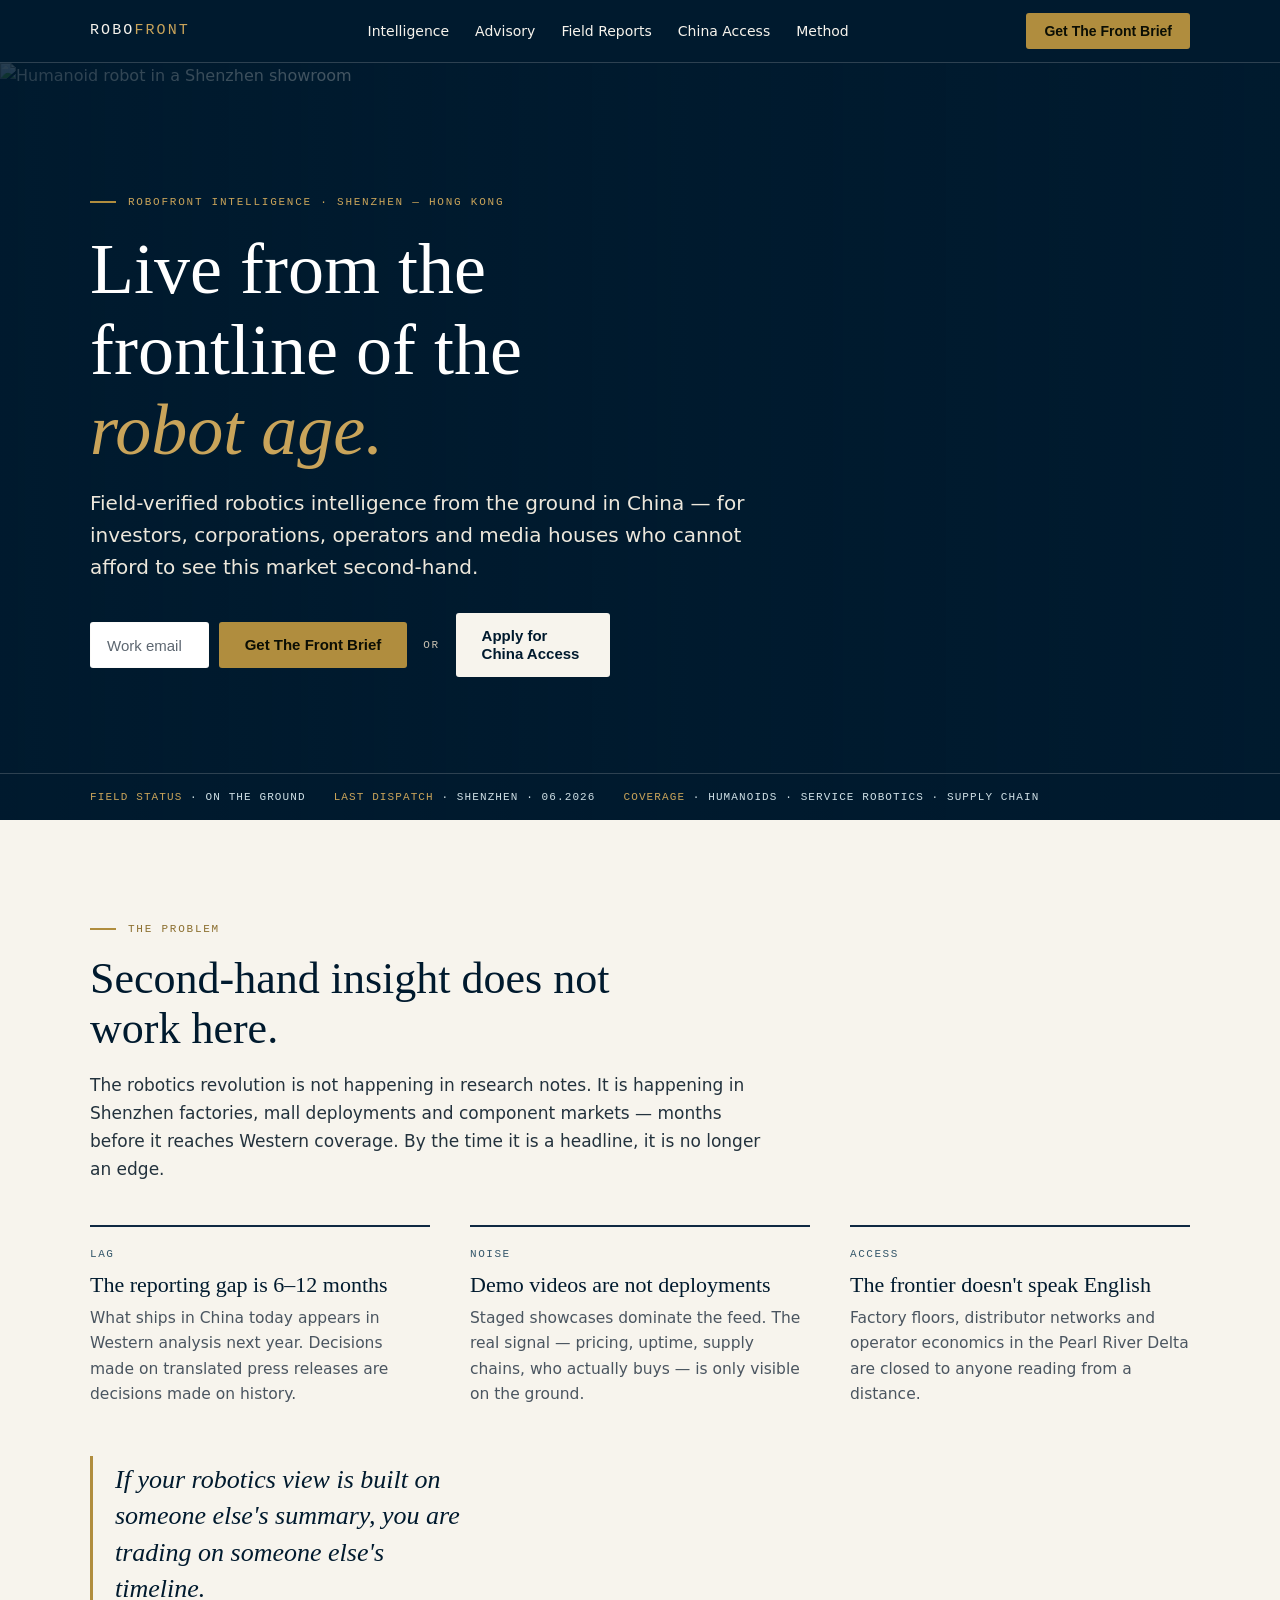
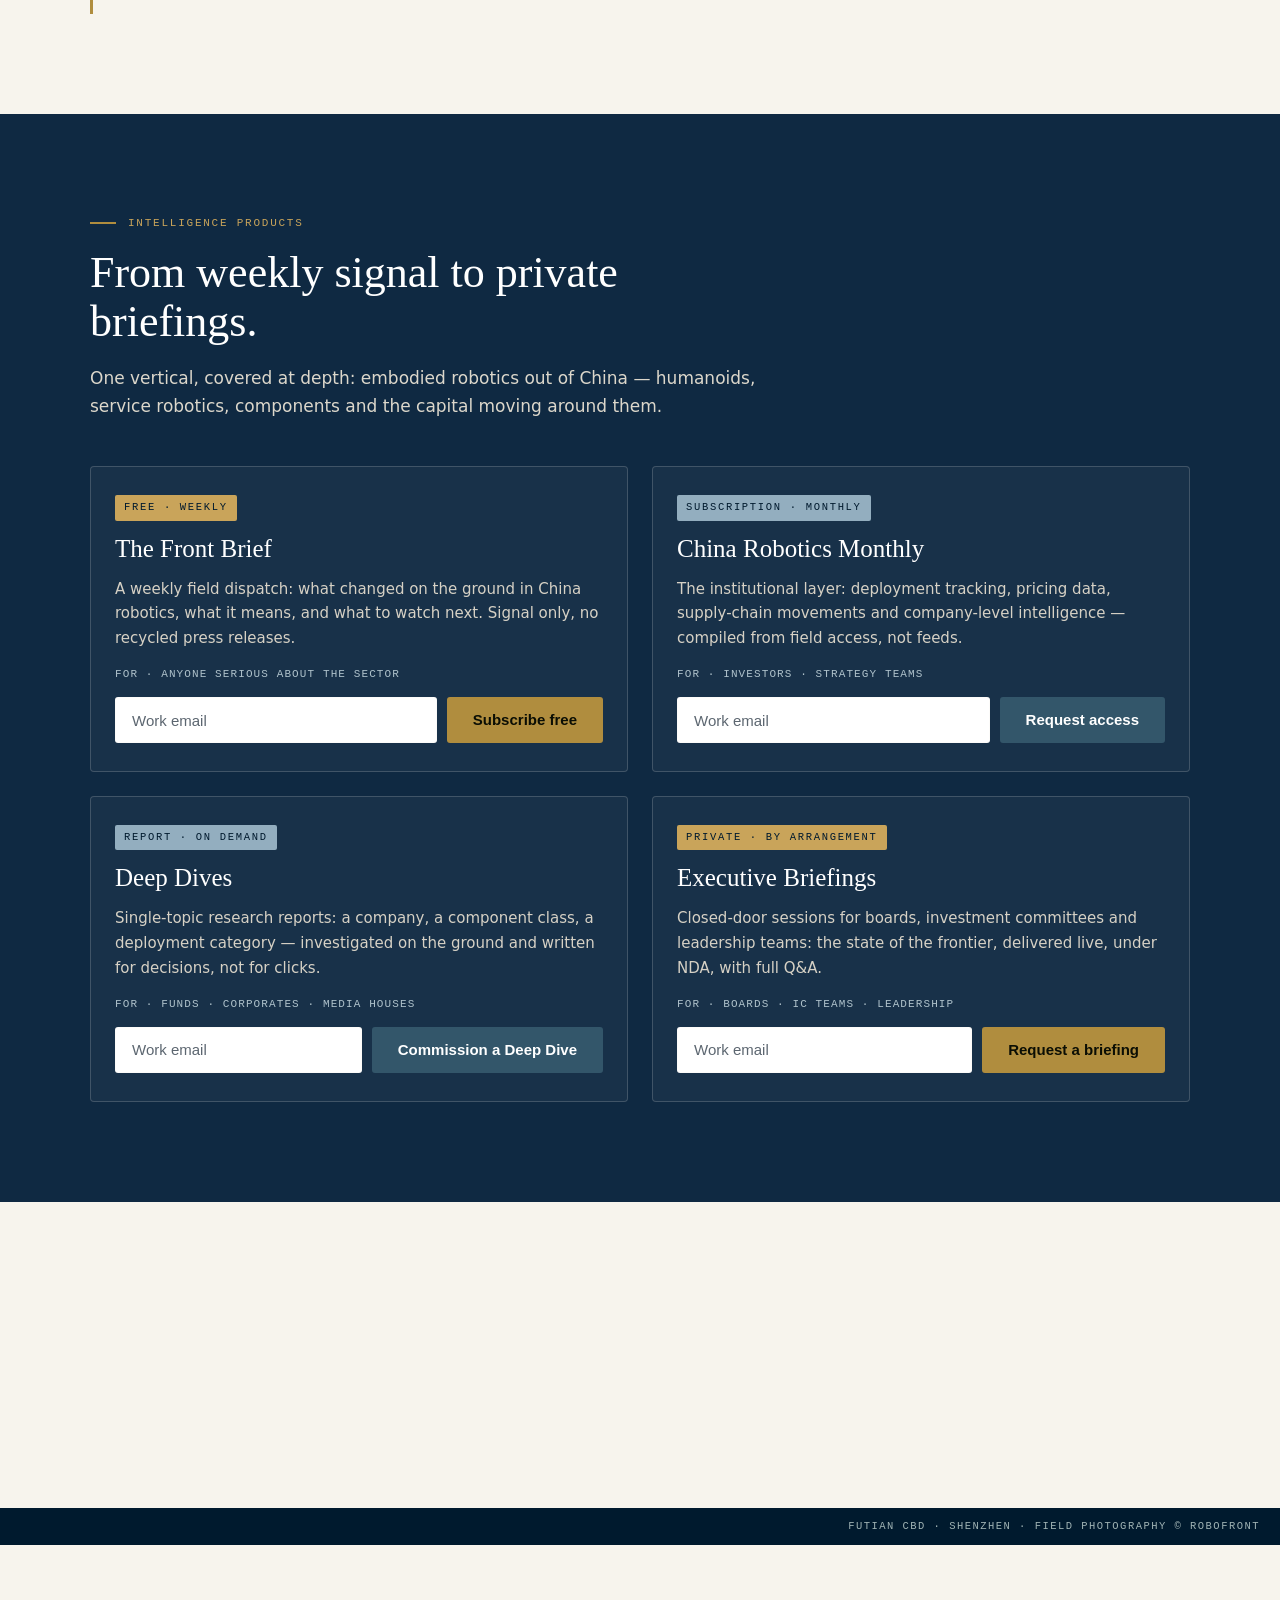
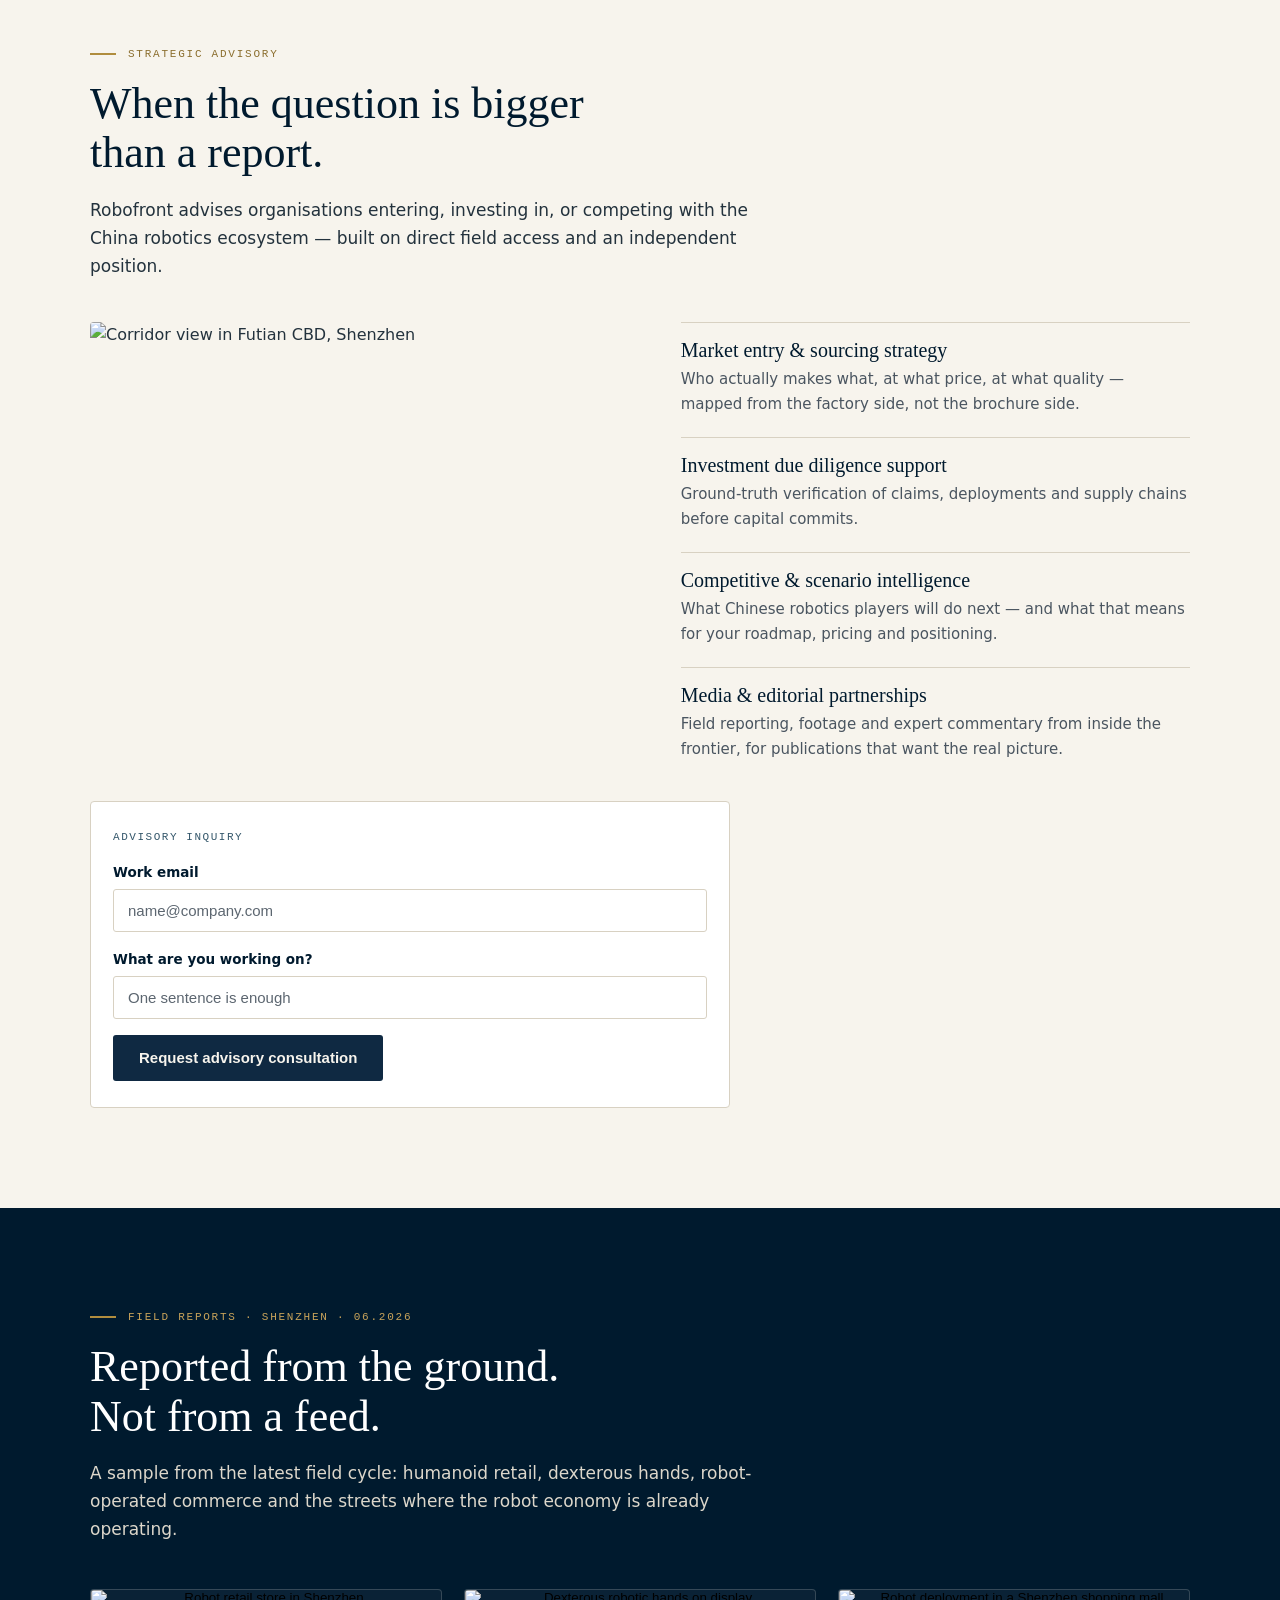
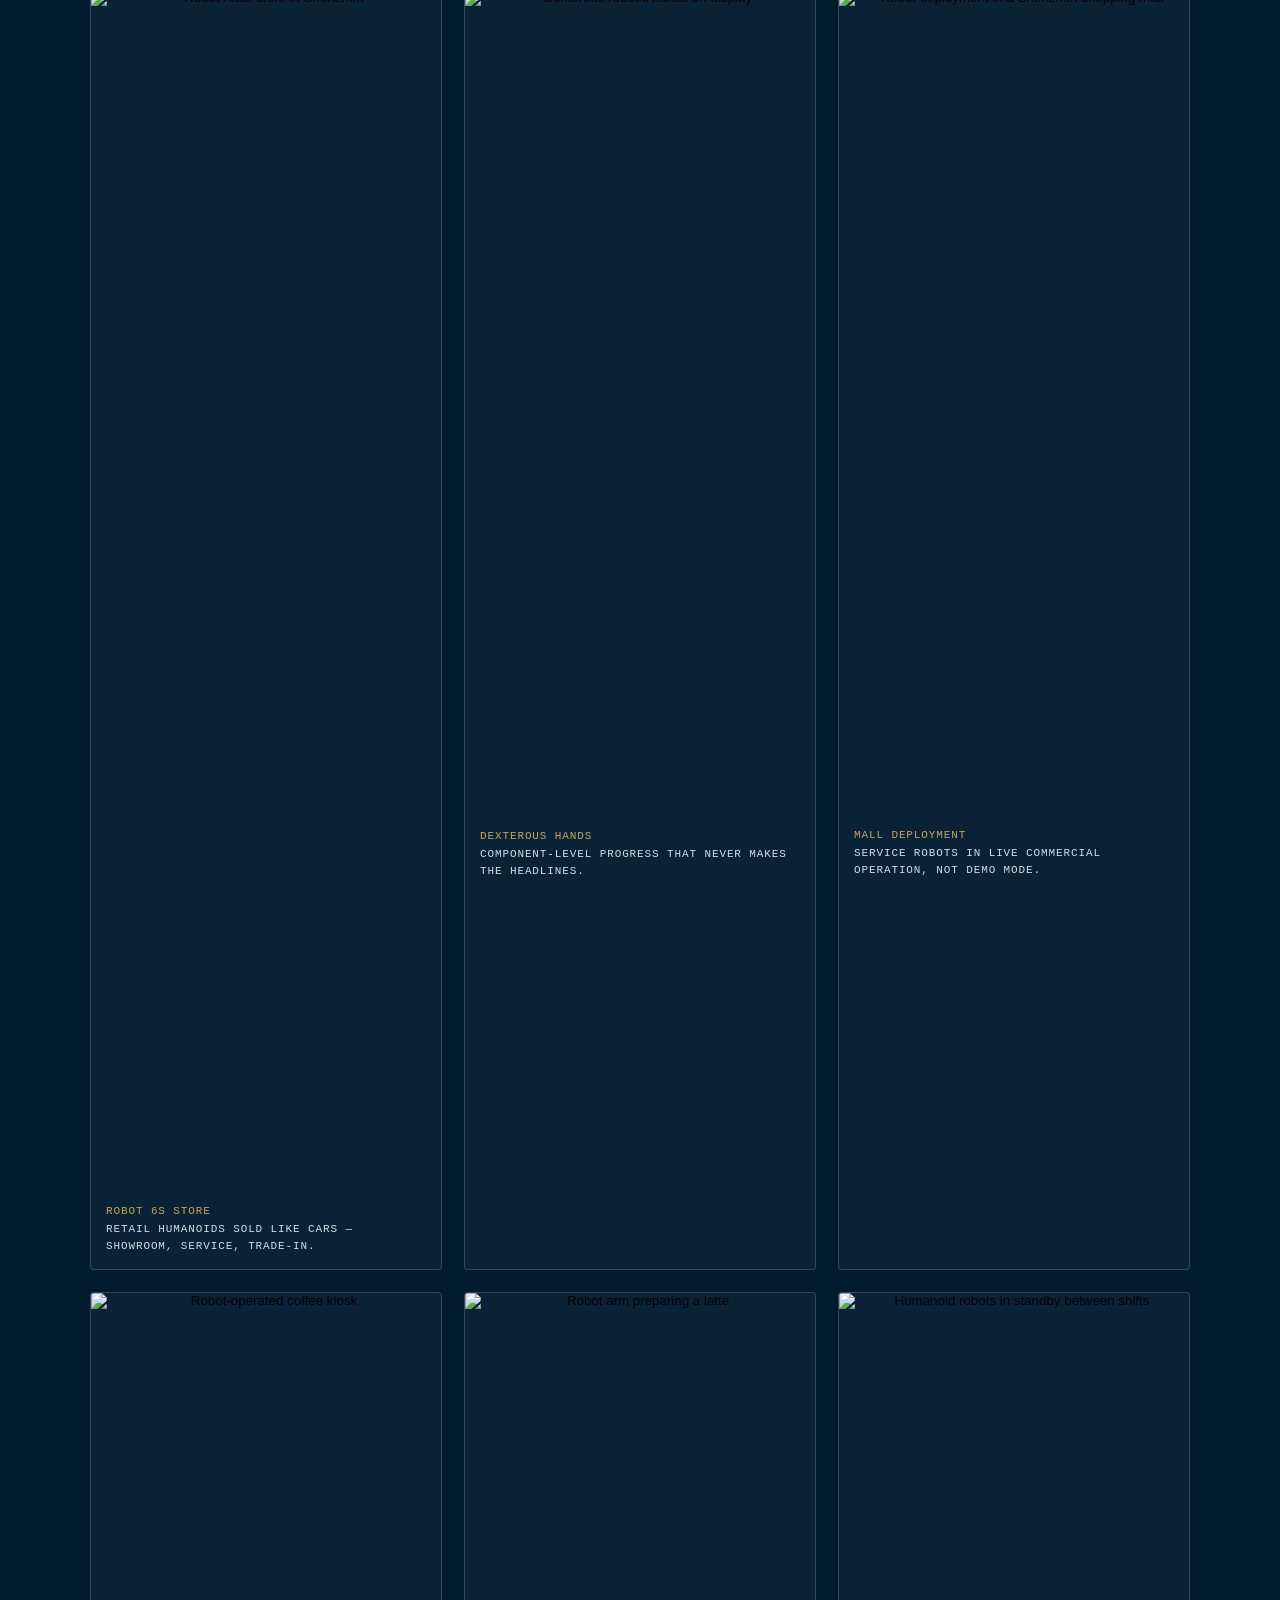
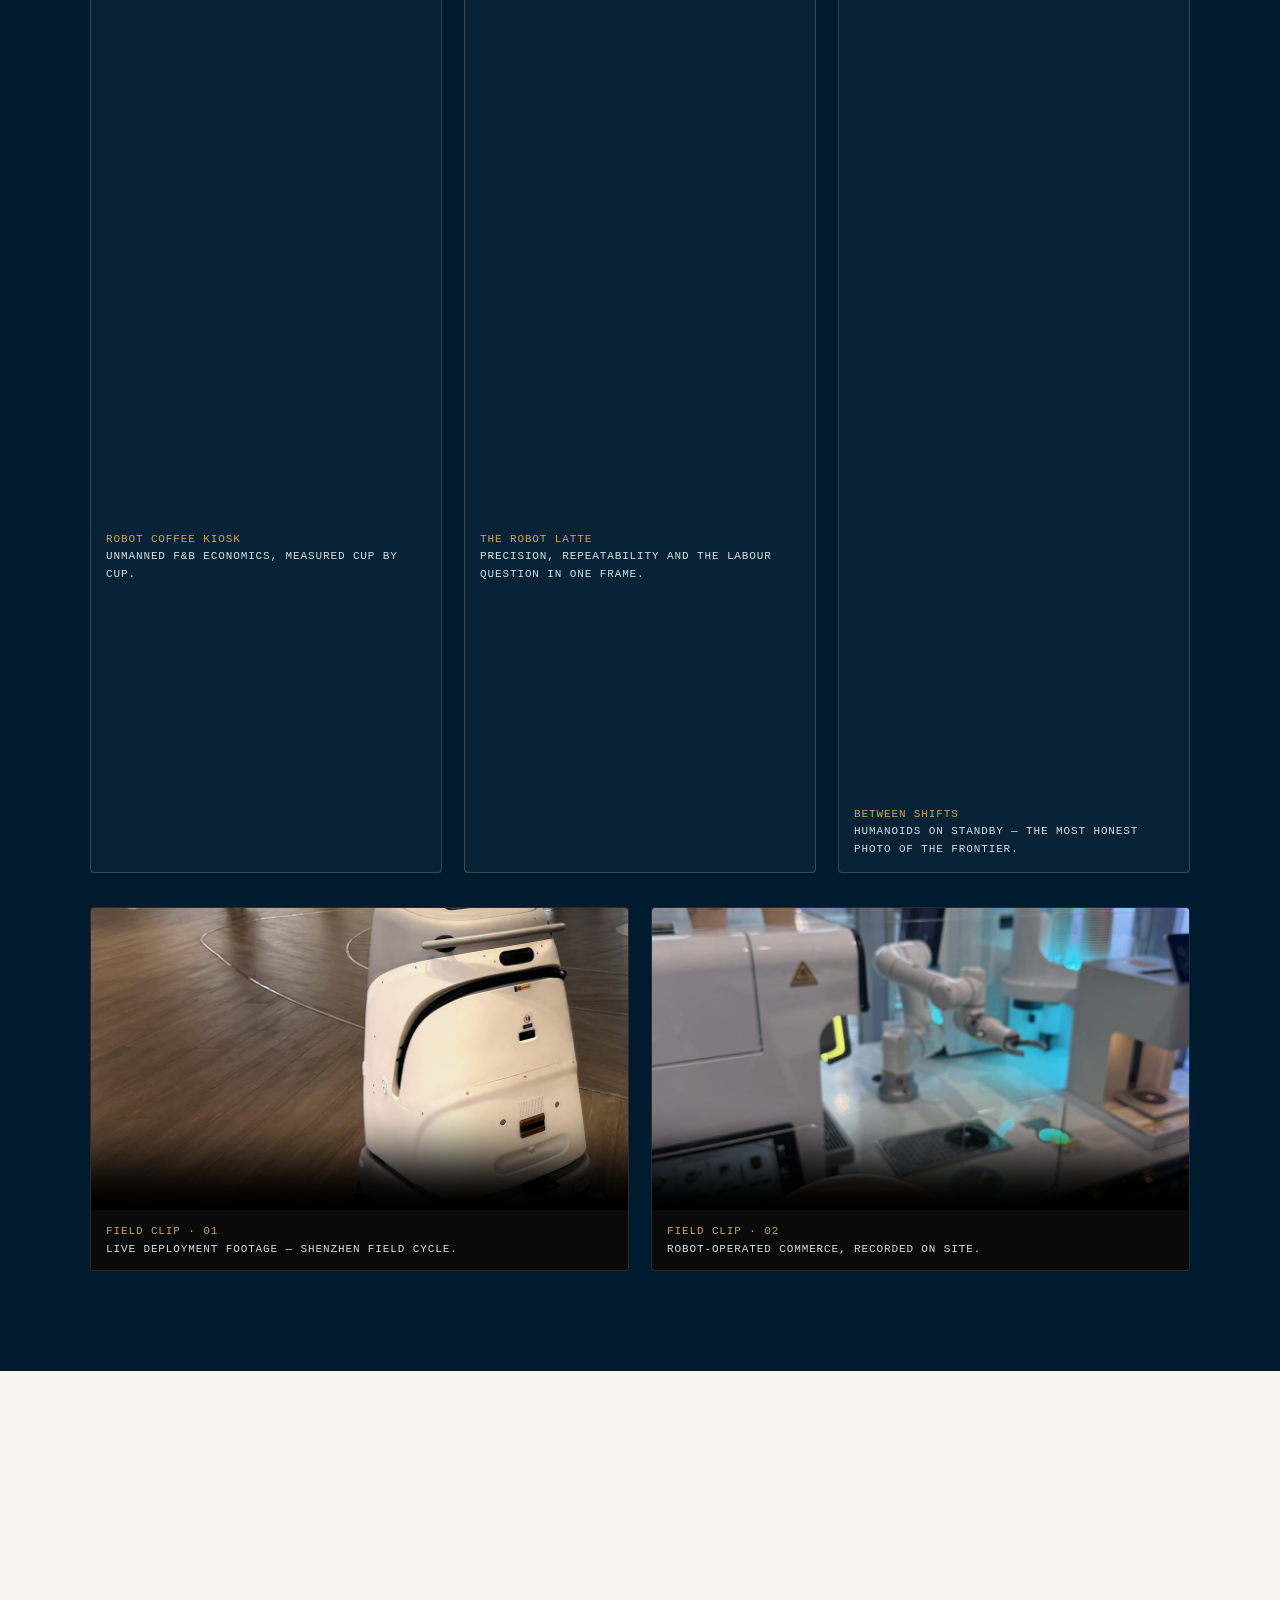
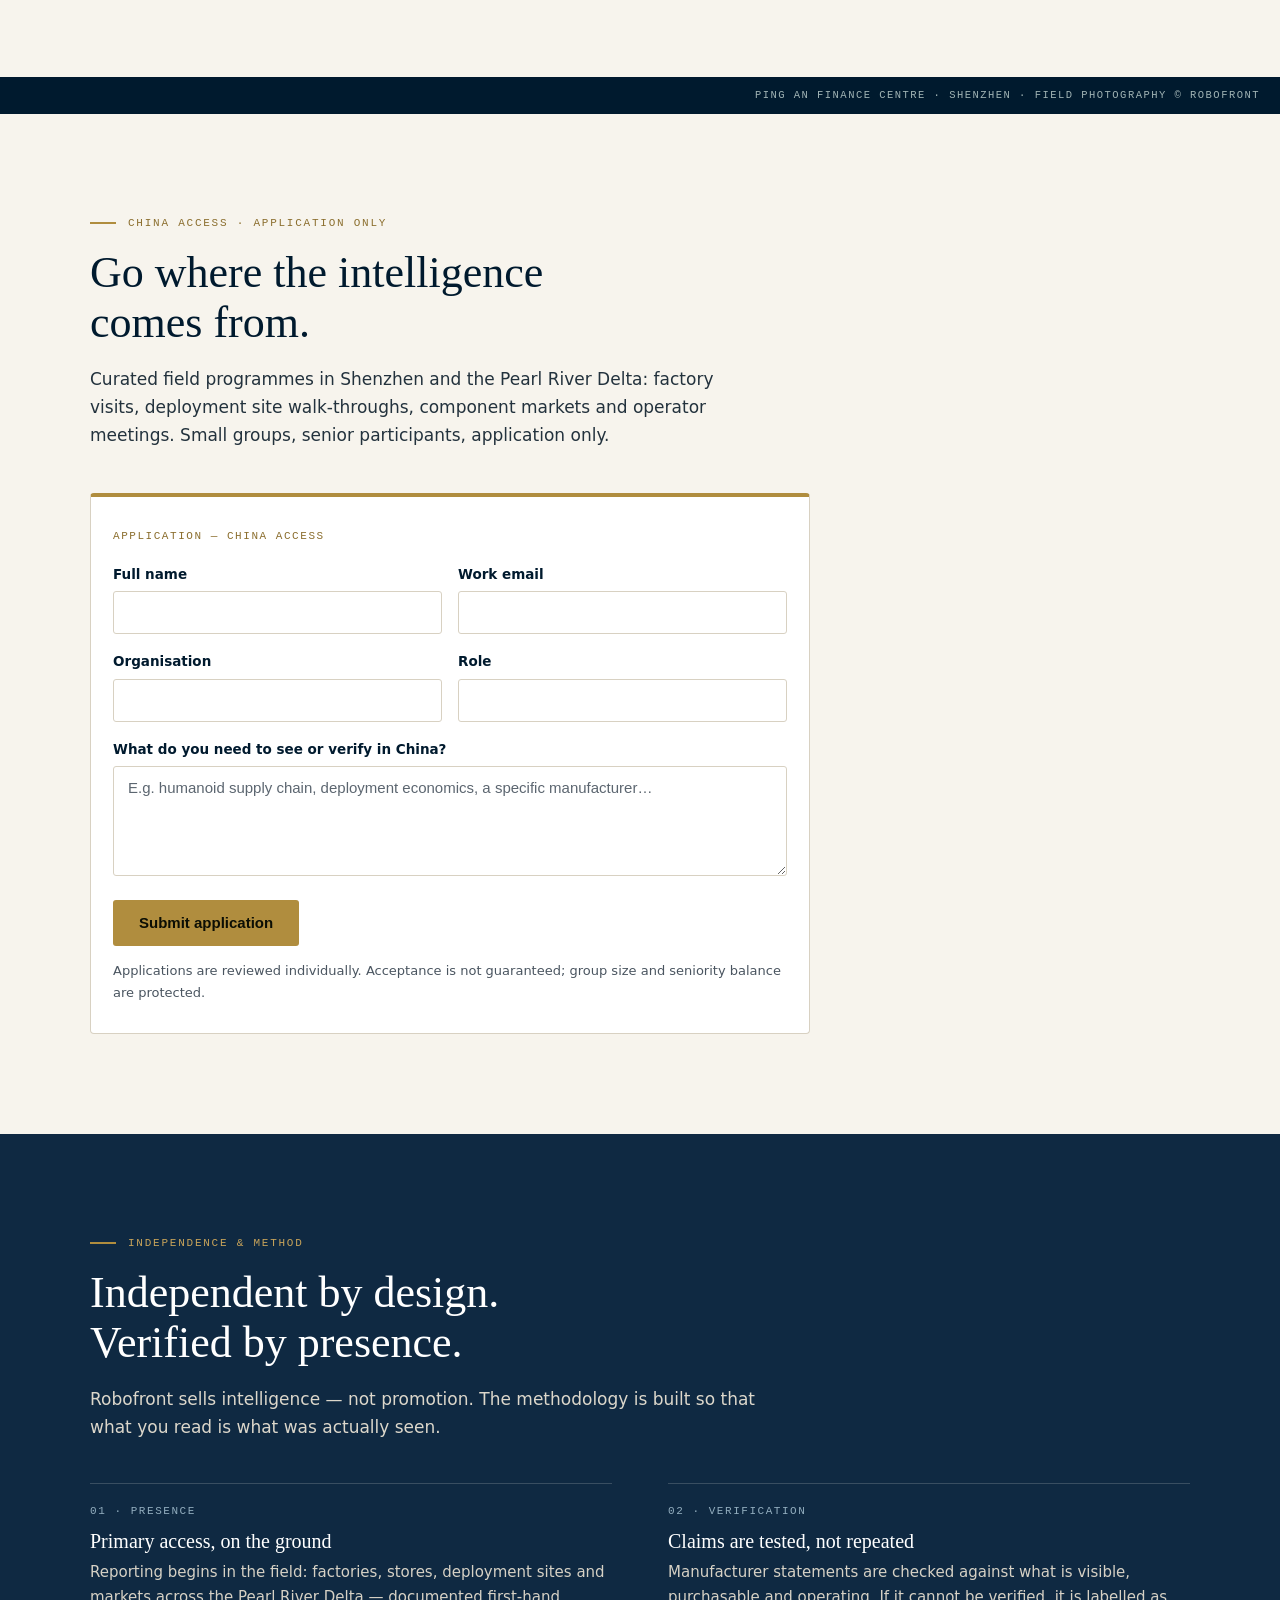
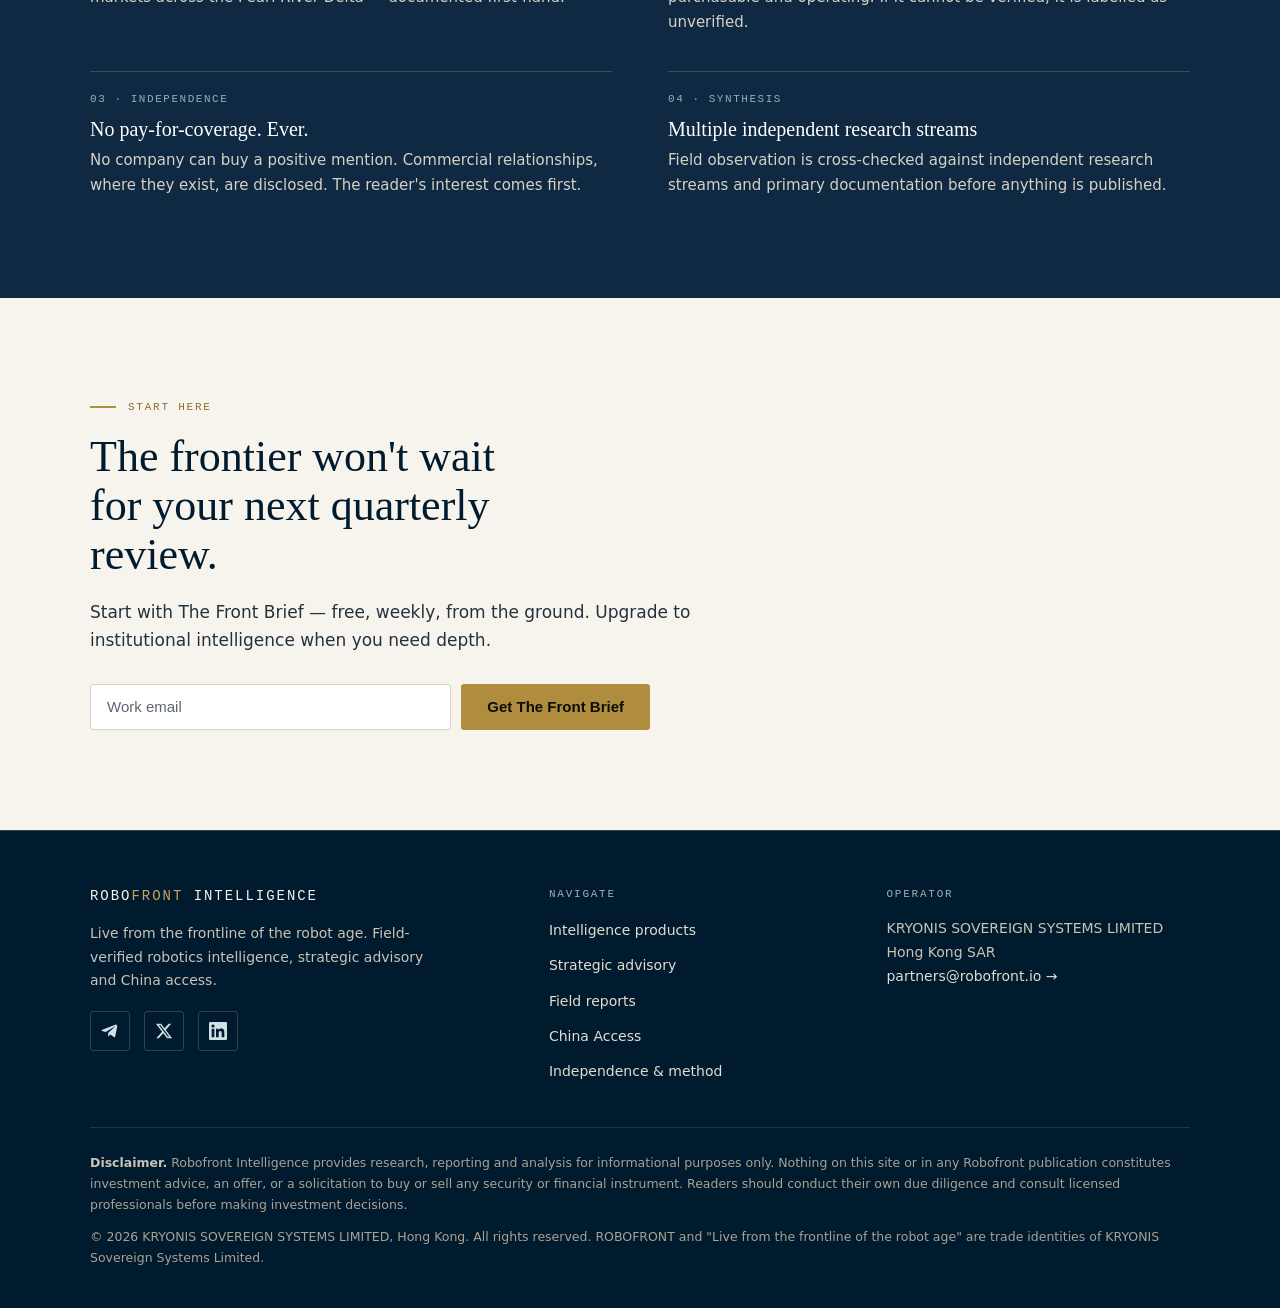
==== commit 189ceac2: "Add files via upload" ====
--- a/index.html
+++ b/index.html
@@ -35,9 +35,9 @@
 <meta name="twitter:image:alt" content="ROBOFRONT Intelligence — live from the frontline of the robot age">
 
 <!-- Self-hosted fonts (no third-party CDN) -->
-<link rel="preload" href="assets/fonts/newsreader-opsz.woff2" as="font" type="font/woff2" crossorigin>
-<link rel="preload" href="assets/fonts/inter-wght.woff2" as="font" type="font/woff2" crossorigin>
-<link rel="preload" href="assets/fonts/plexmono-500.woff2" as="font" type="font/woff2" crossorigin>
+<link rel="preload" href="assets/newsreader-opsz.woff2" as="font" type="font/woff2" crossorigin>
+<link rel="preload" href="assets/inter-wght.woff2" as="font" type="font/woff2" crossorigin>
+<link rel="preload" href="assets/plexmono-500.woff2" as="font" type="font/woff2" crossorigin>
 
 <script type="application/ld+json">
 {"@context":"https://schema.org","@graph":[
@@ -56,15 +56,15 @@
    ============================================================ */
 
 @font-face{font-family:'Newsreader';font-style:normal;font-weight:400 600;font-display:swap;
-  src:url('assets/fonts/newsreader-opsz.woff2') format('woff2');}
+  src:url('assets/newsreader-opsz.woff2') format('woff2');}
 @font-face{font-family:'Newsreader';font-style:italic;font-weight:400 600;font-display:swap;
-  src:url('assets/fonts/newsreader-opsz-italic.woff2') format('woff2');}
+  src:url('assets/newsreader-opsz-italic.woff2') format('woff2');}
 @font-face{font-family:'Inter';font-style:normal;font-weight:400 600;font-display:swap;
-  src:url('assets/fonts/inter-wght.woff2') format('woff2');}
+  src:url('assets/inter-wght.woff2') format('woff2');}
 @font-face{font-family:'IBM Plex Mono';font-style:normal;font-weight:400;font-display:swap;
-  src:url('assets/fonts/plexmono-400.woff2') format('woff2');}
+  src:url('assets/plexmono-400.woff2') format('woff2');}
 @font-face{font-family:'IBM Plex Mono';font-style:normal;font-weight:500;font-display:swap;
-  src:url('assets/fonts/plexmono-500.woff2') format('woff2');}
+  src:url('assets/plexmono-500.woff2') format('woff2');}
 
 :root{
   --navy:#0F2942;
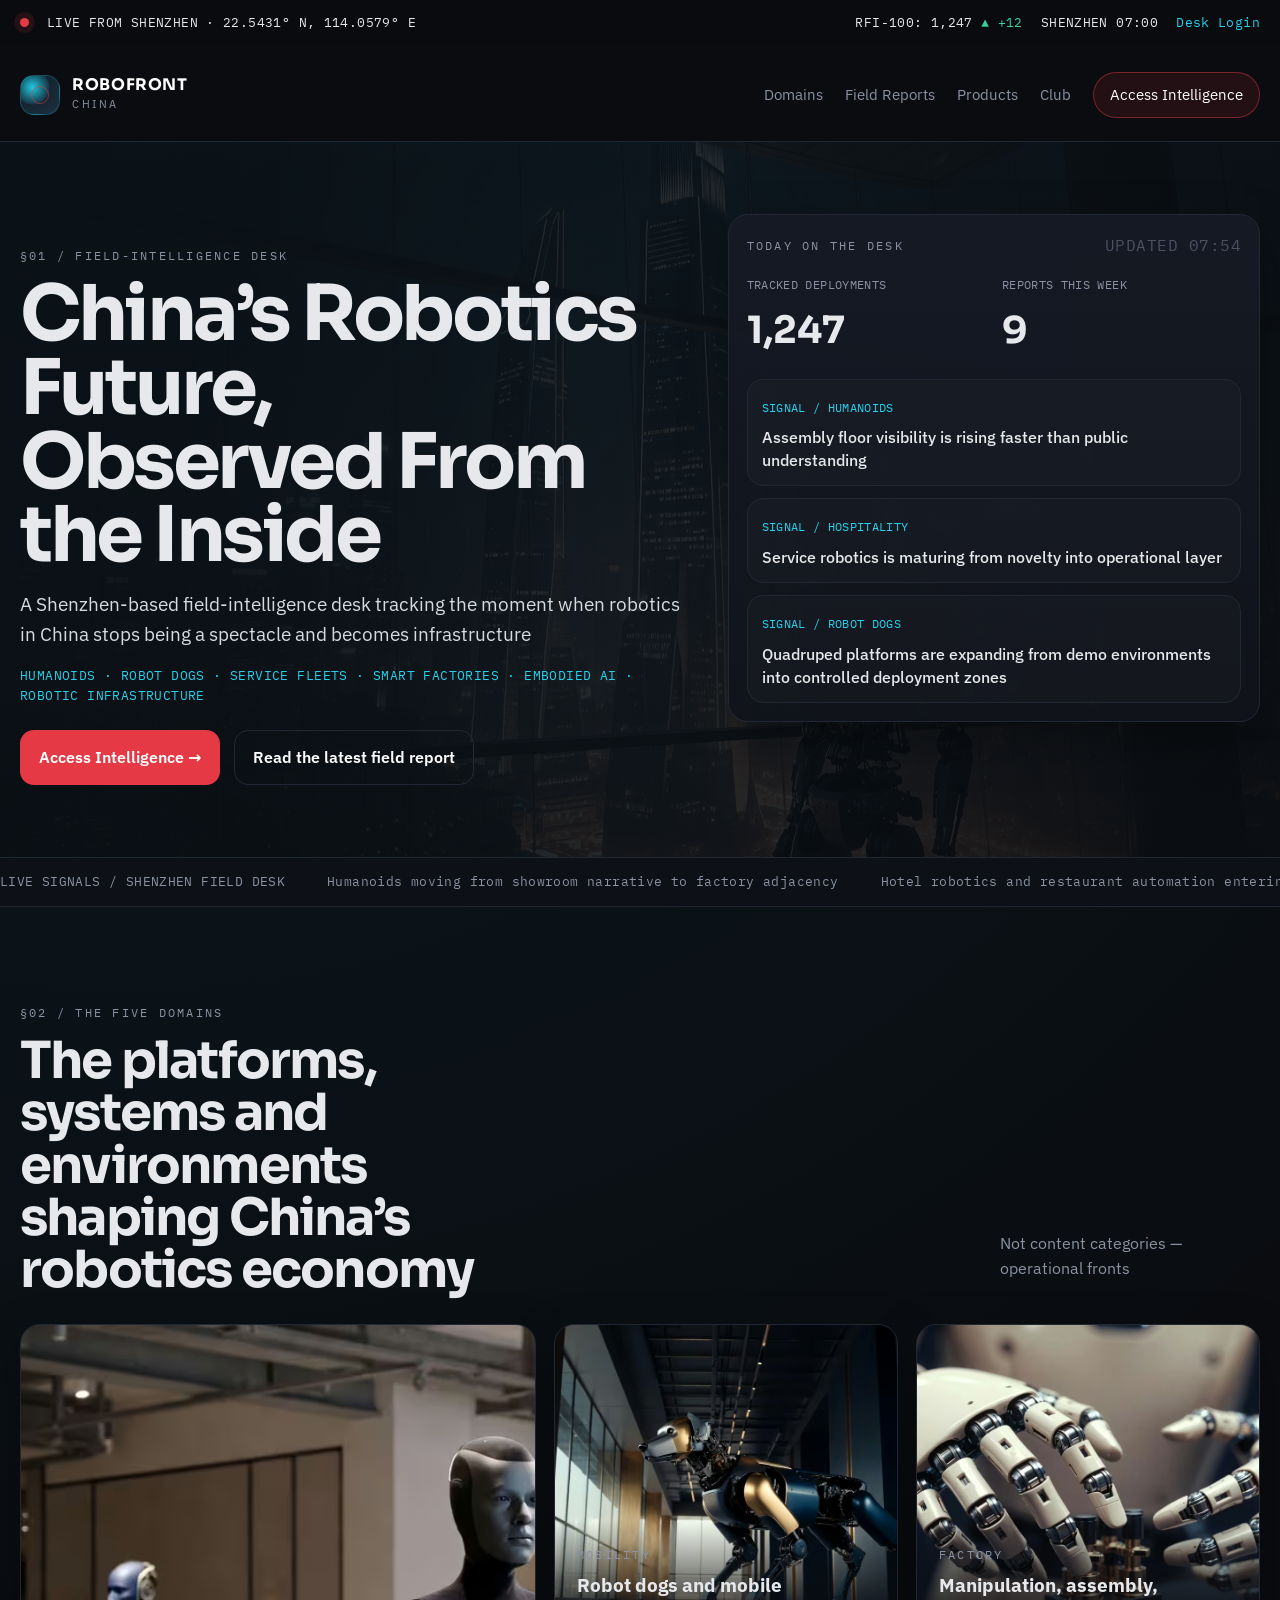
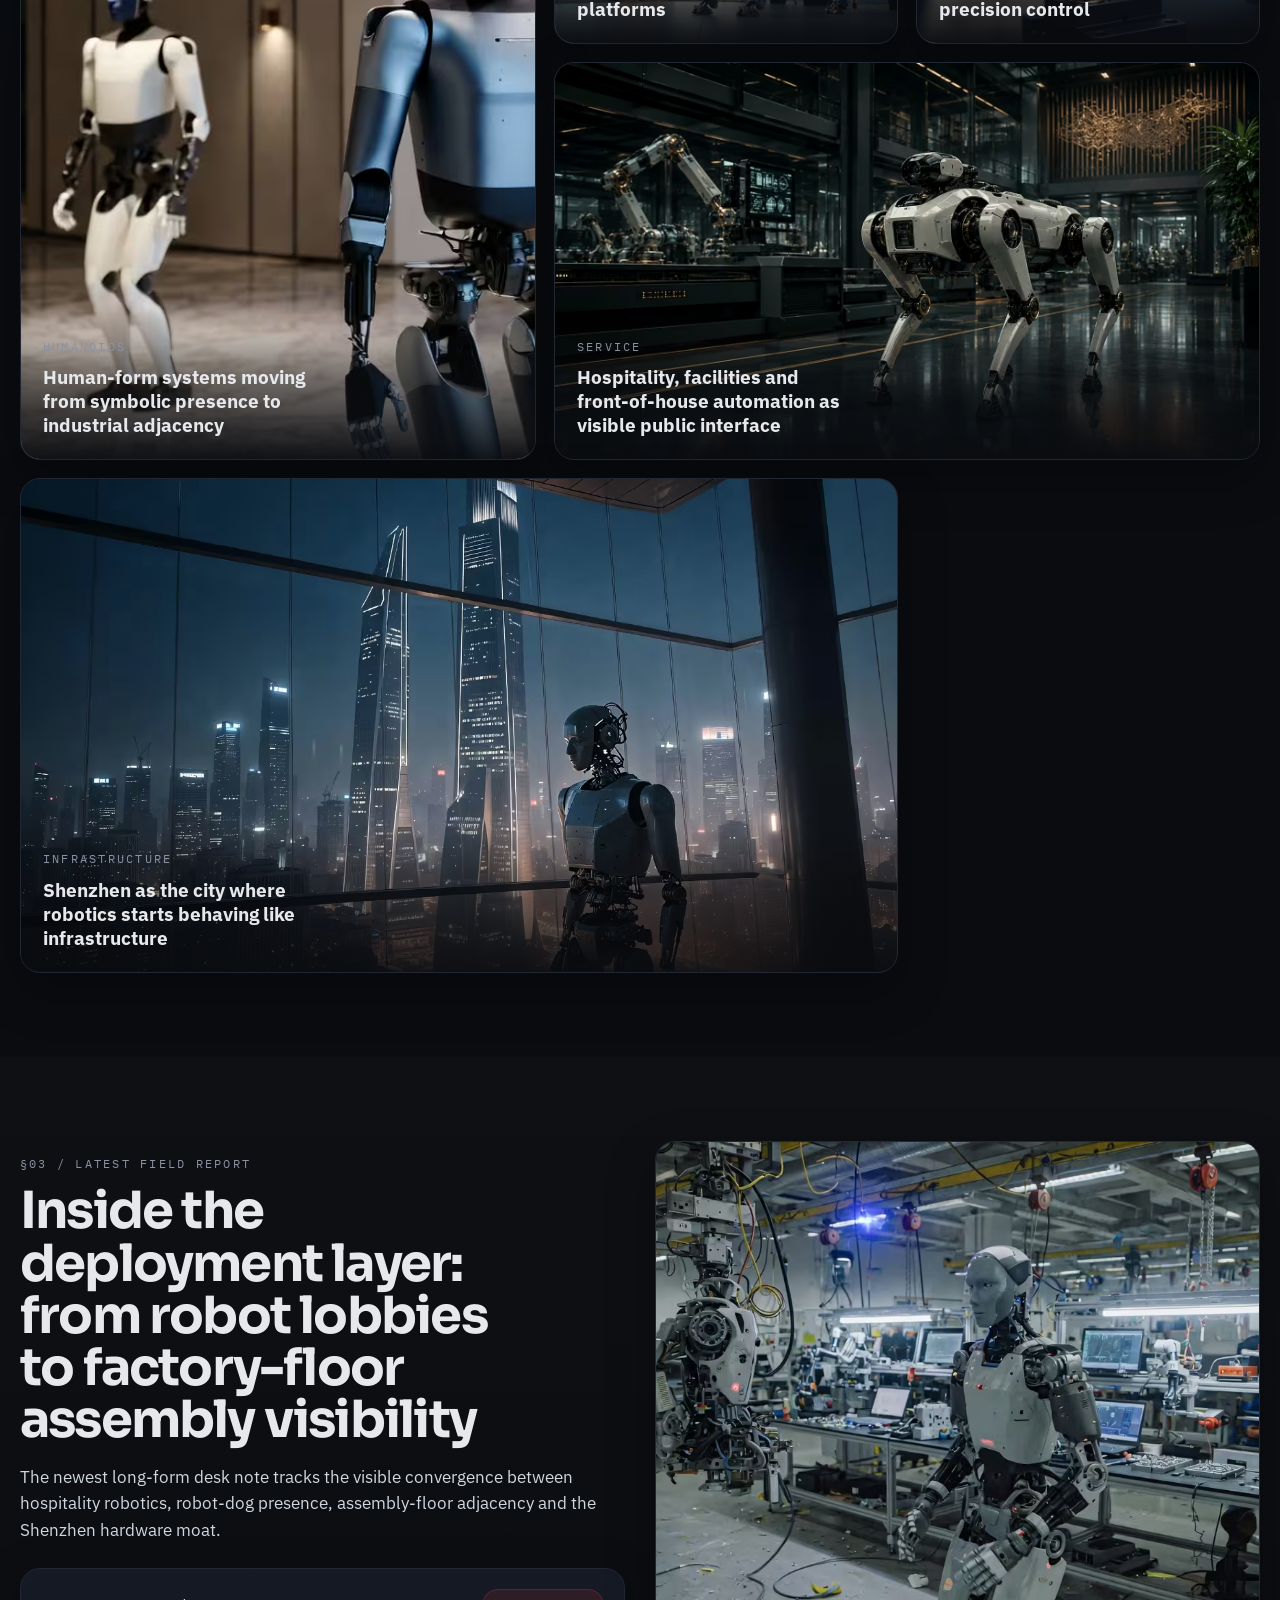
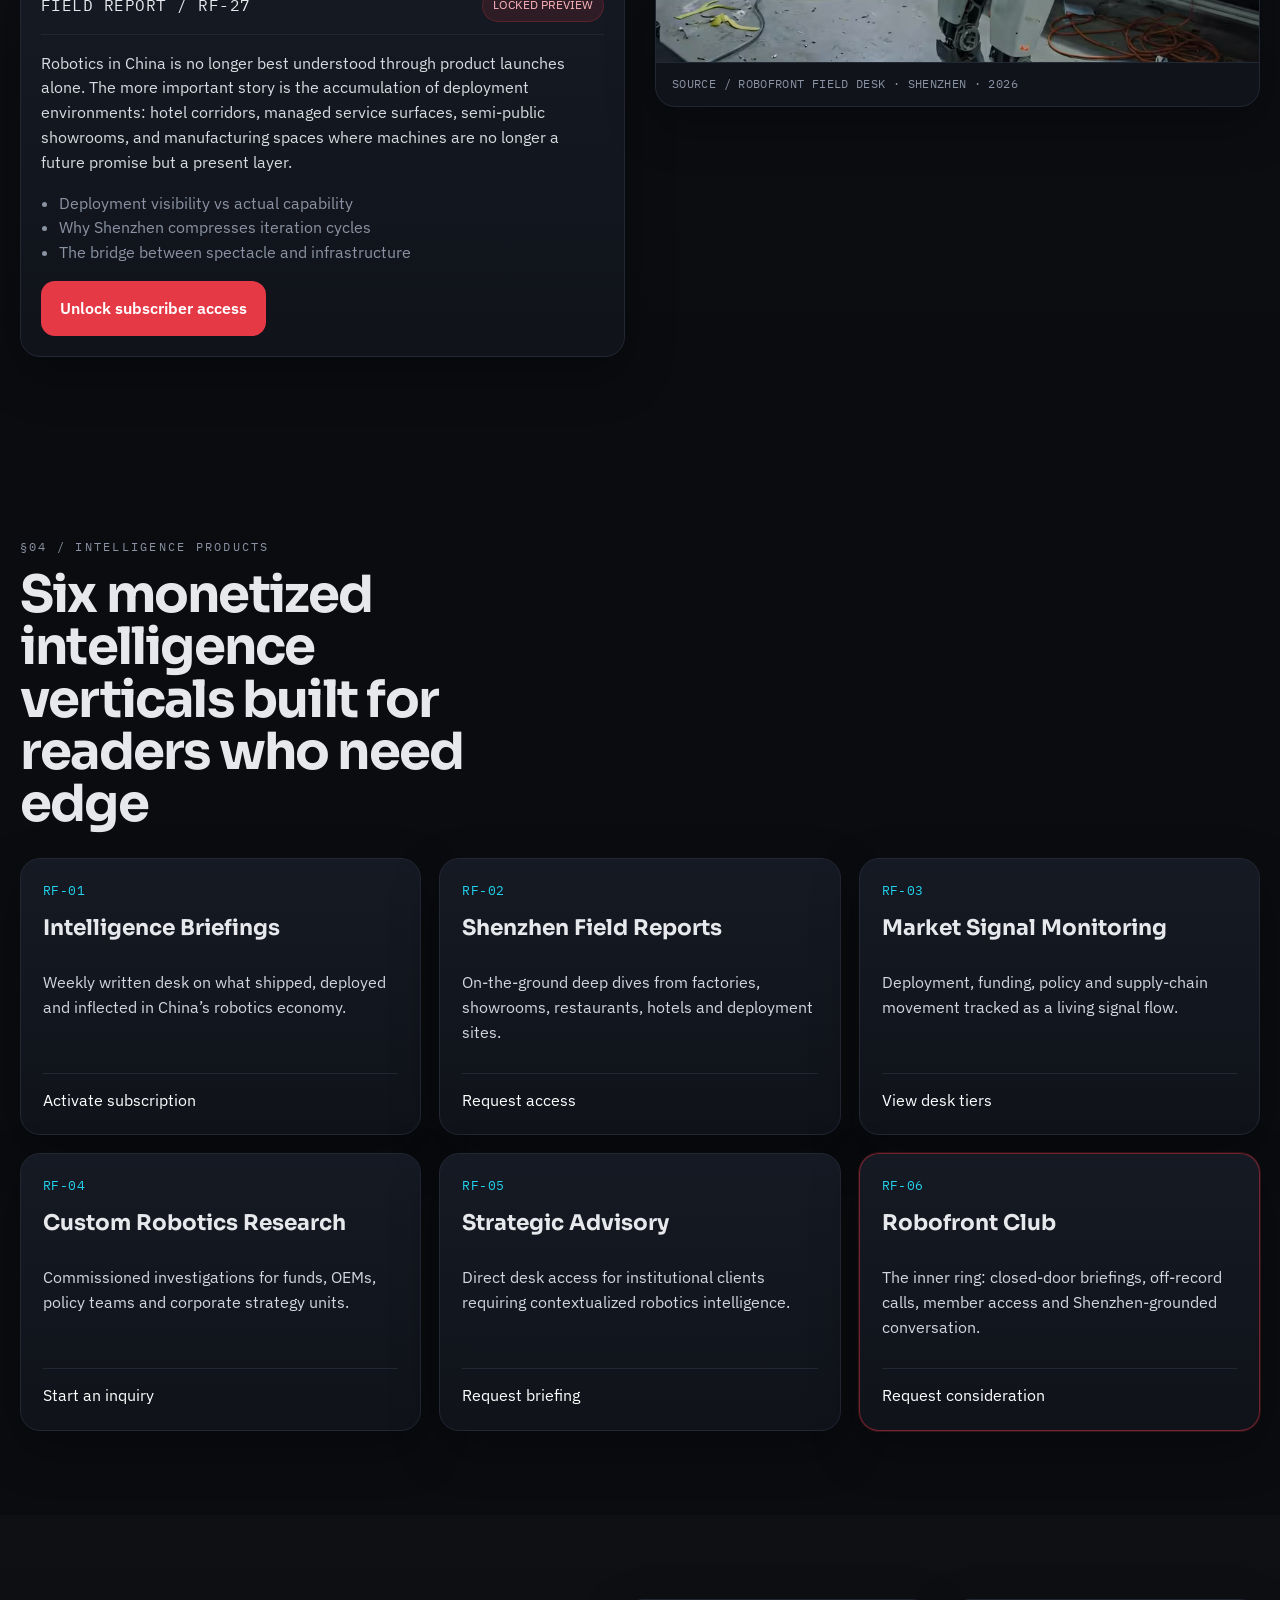
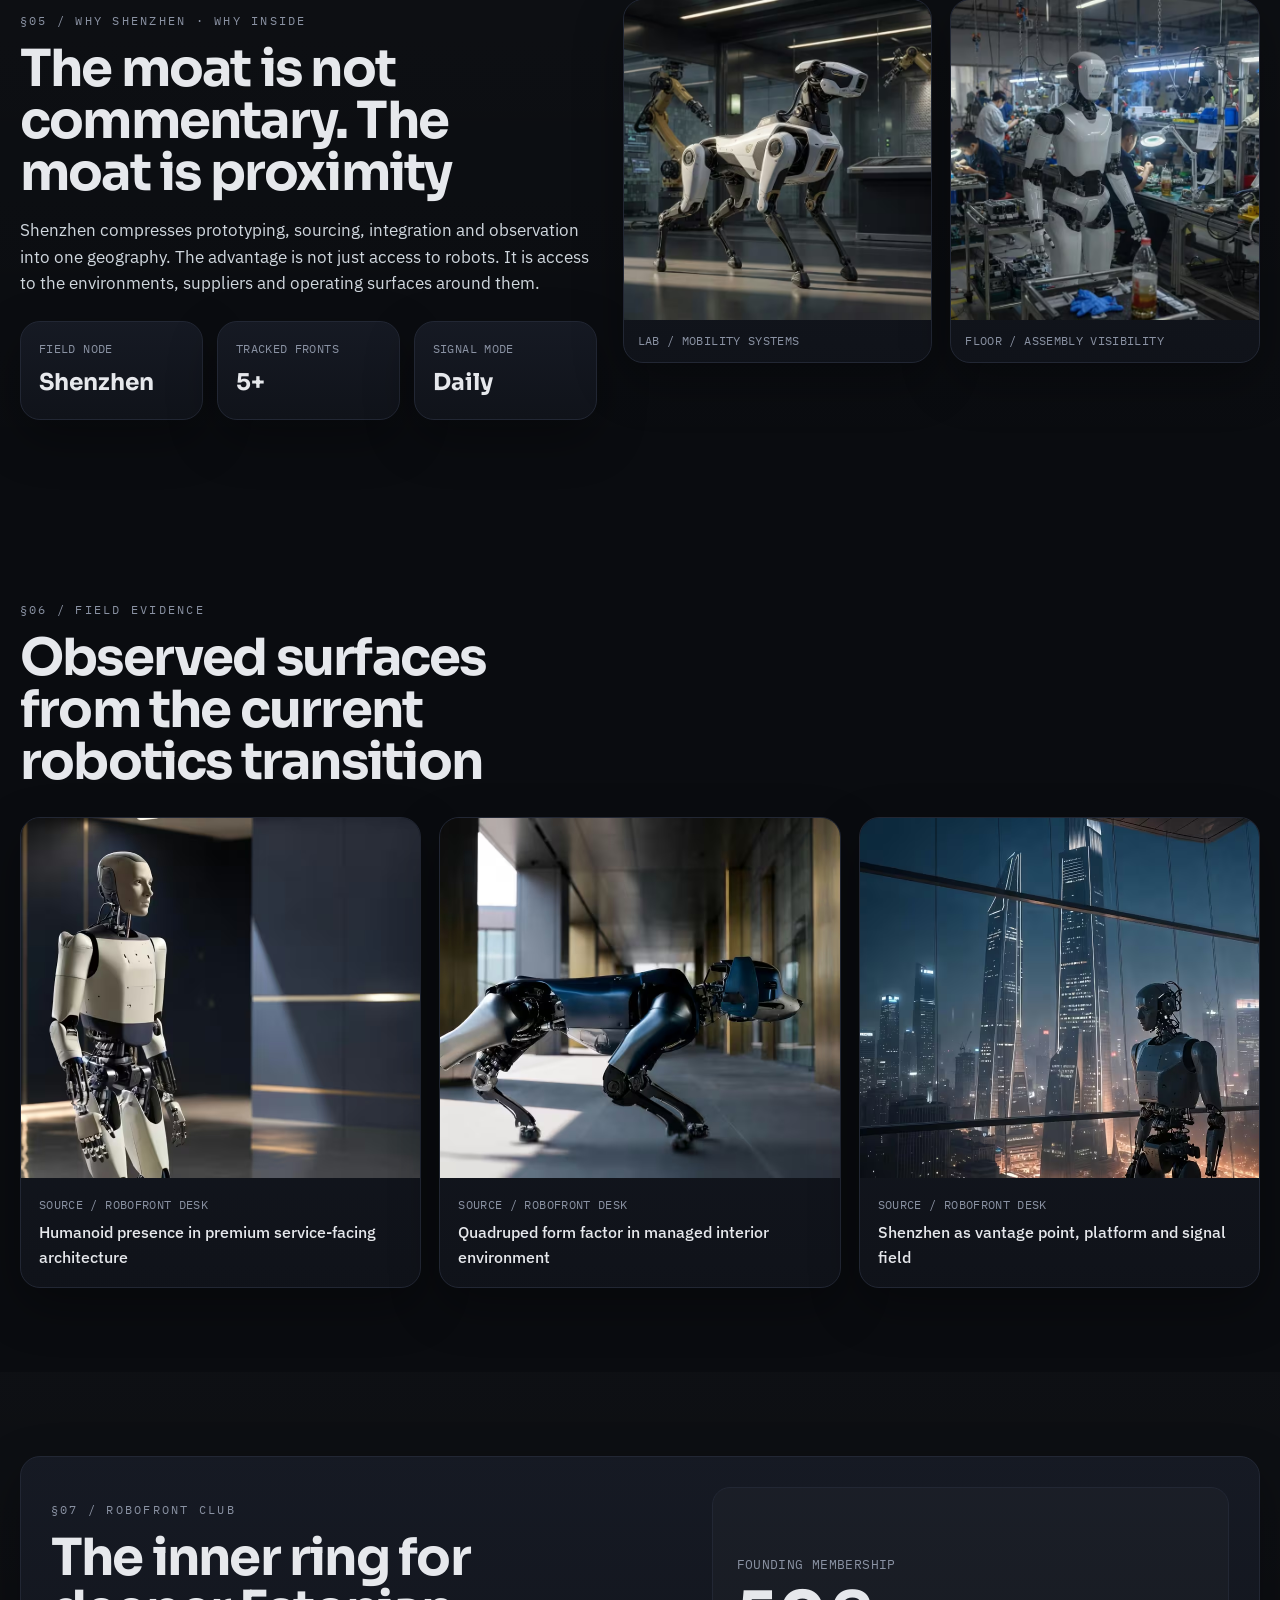
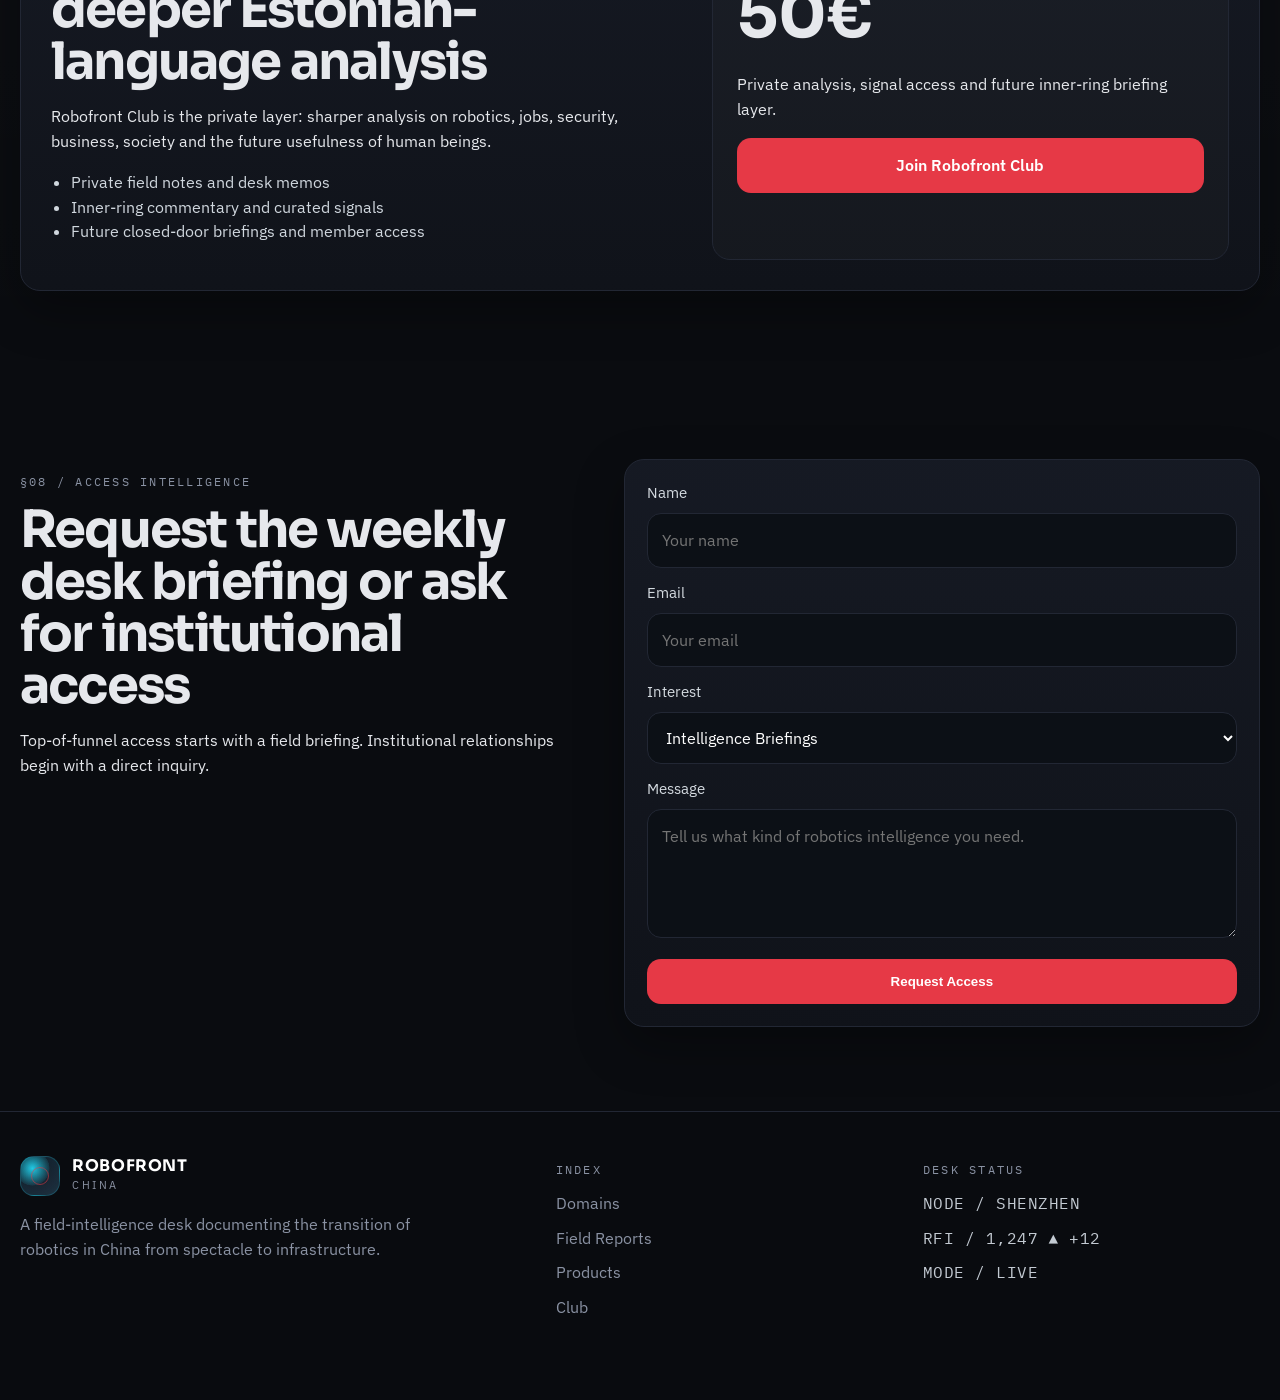
==== commit 43a41fff: "Update index.html" ====
--- a/index.html
+++ b/index.html
@@ -1,855 +1,702 @@
 <!DOCTYPE html>
 <html lang="en">
 <head>
-<meta charset="UTF-8">
-<meta name="viewport" content="width=device-width, initial-scale=1.0">
-<title>ROBOFRONT Intelligence — Live from the frontline of the robot age</title>
-<meta name="description" content="Premium robotics intelligence from the ground in Shenzhen. Field-verified reporting, strategic advisory and China access for investors, corporations, operators and media.">
-<link rel="canonical" href="https://robofront.io/">
-<meta name="theme-color" content="#001A2E">
-
-<!-- Icons / logos -->
-<link rel="icon" type="image/svg+xml" href="assets/favicon.svg">
-<link rel="icon" type="image/png" sizes="32x32" href="assets/favicon-32.png">
-<link rel="apple-touch-icon" sizes="180x180" href="assets/apple-touch-icon.png">
-<link rel="manifest" href="site.webmanifest">
-
-<!-- Open Graph: Facebook, WhatsApp, Telegram, LinkedIn, Signal -->
-<meta property="og:site_name" content="ROBOFRONT Intelligence">
-<meta property="og:title" content="ROBOFRONT Intelligence — Live from the frontline of the robot age">
-<meta property="og:description" content="Field-verified robotics intelligence from Shenzhen — for investors, corporations, operators and media houses who cannot afford second-hand insight.">
-<meta property="og:image" content="https://robofront.io/assets/og-image.jpg">
-<meta property="og:image:secure_url" content="https://robofront.io/assets/og-image.jpg">
-<meta property="og:image:type" content="image/jpeg">
-<meta property="og:image:width" content="1200">
-<meta property="og:image:height" content="630">
-<meta property="og:image:alt" content="ROBOFRONT Intelligence — live from the frontline of the robot age">
-<meta property="og:url" content="https://robofront.io/">
-<meta property="og:type" content="website">
-<meta property="og:locale" content="en_US">
-<!-- Twitter / X card -->
-<meta name="twitter:card" content="summary_large_image">
-<meta name="twitter:title" content="ROBOFRONT Intelligence — Live from the frontline of the robot age">
-<meta name="twitter:description" content="Field-verified robotics intelligence from Shenzhen. Intelligence products, strategic advisory and application-only China access.">
-<meta name="twitter:image" content="https://robofront.io/assets/og-image.jpg">
-<meta name="twitter:image:alt" content="ROBOFRONT Intelligence — live from the frontline of the robot age">
-
-<!-- Self-hosted fonts (no third-party CDN) -->
-<link rel="preload" href="assets/newsreader-opsz.woff2" as="font" type="font/woff2" crossorigin>
-<link rel="preload" href="assets/inter-wght.woff2" as="font" type="font/woff2" crossorigin>
-<link rel="preload" href="assets/plexmono-500.woff2" as="font" type="font/woff2" crossorigin>
-
-<script type="application/ld+json">
-{"@context":"https://schema.org","@graph":[
-{"@type":"Organization","@id":"https://robofront.io/#org","name":"ROBOFRONT Intelligence","url":"https://robofront.io/","logo":"https://robofront.io/assets/icon-512.png","description":"Field-verified robotics intelligence from the ground in Shenzhen.","parentOrganization":{"@type":"Organization","name":"KRYONIS Sovereign Systems Limited","address":{"@type":"PostalAddress","addressRegion":"Hong Kong SAR"}}},
-{"@type":"WebSite","@id":"https://robofront.io/#site","url":"https://robofront.io/","name":"ROBOFRONT Intelligence","inLanguage":"en","publisher":{"@id":"https://robofront.io/#org"}}
-]}
-</script>
-
-<style>
-/* ============================================================
-   ROBOFRONT INTELLIGENCE — single-file build (v3.0)
-   Palette: navy #0F2942 / ink #001A2E / cream #F7F4ED
-            brass #B08D3E / steel #33566A
-   Type: Newsreader (display) / Inter (body) / IBM Plex Mono (meta)
-   Self-hosted fonts · AVIF/WebP picture · WCAG AA · mobile-first.
-   ============================================================ */
-
-@font-face{font-family:'Newsreader';font-style:normal;font-weight:400 600;font-display:swap;
-  src:url('assets/newsreader-opsz.woff2') format('woff2');}
-@font-face{font-family:'Newsreader';font-style:italic;font-weight:400 600;font-display:swap;
-  src:url('assets/newsreader-opsz-italic.woff2') format('woff2');}
-@font-face{font-family:'Inter';font-style:normal;font-weight:400 600;font-display:swap;
-  src:url('assets/inter-wght.woff2') format('woff2');}
-@font-face{font-family:'IBM Plex Mono';font-style:normal;font-weight:400;font-display:swap;
-  src:url('assets/plexmono-400.woff2') format('woff2');}
-@font-face{font-family:'IBM Plex Mono';font-style:normal;font-weight:500;font-display:swap;
-  src:url('assets/plexmono-500.woff2') format('woff2');}
+  <meta charset="UTF-8" />
+  <link rel="preload" as="image" href="hero.jpg" fetchpriority="high" />
+  <meta name="viewport" content="width=device-width, initial-scale=1.0" />
+  <title>ROBOFRONT CHINA — China’s Robotics Future, Observed From the Inside</title>
+  <meta name="description" content="A Shenzhen-based field intelligence desk tracking the rise of China’s robotics civilization across humanoids, robot dogs, service fleets and smart factories." />
+  <link rel="canonical" href="https://robofront.io/" />
+  <meta name="theme-color" content="#0C1014" />
+  <meta name="author" content="Steven Alber" />
+
+  <!-- Open Graph (Facebook / Telegram / LinkedIn / WhatsApp) -->
+  <meta property="og:type" content="website" />
+  <meta property="og:site_name" content="Robofront China" />
+  <meta property="og:title" content="ROBOFRONT CHINA — China’s Robotics Future, Observed From the Inside" />
+  <meta property="og:description" content="A Shenzhen-based field-intelligence desk tracking the moment robotics in China stops being a spectacle and becomes infrastructure — humanoids, robot dogs, service fleets and smart factories." />
+  <meta property="og:url" content="https://robofront.io/" />
+  <meta property="og:image" content="https://robofront.io/og-image.jpg" />
+  <meta property="og:image:secure_url" content="https://robofront.io/og-image.jpg" />
+  <meta property="og:image:type" content="image/jpeg" />
+  <meta property="og:image:width" content="1200" />
+  <meta property="og:image:height" content="630" />
+  <meta property="og:image:alt" content="Robofront China — field-intelligence desk, Shenzhen" />
+  <meta property="og:locale" content="en_US" />
+
+  <!-- Twitter / X -->
+  <meta name="twitter:card" content="summary_large_image" />
+  <meta name="twitter:title" content="ROBOFRONT CHINA — China’s Robotics Future, Observed From the Inside" />
+  <meta name="twitter:description" content="Shenzhen-based field-intelligence desk: humanoids, robot dogs, service fleets and smart factories — the transition from spectacle to infrastructure." />
+  <meta name="twitter:image" content="https://robofront.io/og-image.jpg" />
+  <meta name="twitter:image:alt" content="Robofront China — field-intelligence desk, Shenzhen" />
+
+  <!-- Icons & manifest -->
+  <link rel="icon" href="/favicon.svg" type="image/svg+xml" />
+  <link rel="icon" href="/favicon-32.png" sizes="32x32" type="image/png" />
+  <link rel="apple-touch-icon" href="/apple-touch-icon.png" />
+  <link rel="manifest" href="/site.webmanifest" />
+
+  <!-- Structured data -->
+  <script type="application/ld+json">
+  {
+    "@context": "https://schema.org",
+    "@graph": [
+      {
+        "@type": "Organization",
+        "@id": "https://robofront.io/#org",
+        "name": "Robofront China",
+        "alternateName": "ROBOFRONT Intelligence",
+        "url": "https://robofront.io/",
+        "logo": "https://robofront.io/icon-512.png",
+        "image": "https://robofront.io/og-image.jpg",
+        "description": "A Shenzhen-based field-intelligence desk tracking the rise of China’s robotics economy across humanoids, robot dogs, service fleets and smart factories.",
+        "founder": { "@type": "Person", "name": "Steven Alber" },
+        "areaServed": "Worldwide"
+      },
+      {
+        "@type": "WebSite",
+        "@id": "https://robofront.io/#site",
+        "url": "https://robofront.io/",
+        "name": "Robofront China",
+        "publisher": { "@id": "https://robofront.io/#org" },
+        "inLanguage": "en"
+      }
+    ]
+  }
+  </script>
+  <style>picture{display:contents}@font-face{font-family:"IBM Plex Sans";font-style:normal;font-weight:400;font-display:swap;src:url("ibm-plex-sans-400.woff2") format("woff2");}@font-face{font-family:"IBM Plex Sans";font-style:normal;font-weight:500;font-display:swap;src:url("ibm-plex-sans-500.woff2") format("woff2");}@font-face{font-family:"IBM Plex Sans";font-style:normal;font-weight:600;font-display:swap;src:url("ibm-plex-sans-600.woff2") format("woff2");}@font-face{font-family:"IBM Plex Sans";font-style:normal;font-weight:700;font-display:swap;src:url("ibm-plex-sans-700.woff2") format("woff2");}@font-face{font-family:"IBM Plex Mono";font-style:normal;font-weight:400;font-display:swap;src:url("ibm-plex-mono-400.woff2") format("woff2");}@font-face{font-family:"IBM Plex Mono";font-style:normal;font-weight:500;font-display:swap;src:url("ibm-plex-mono-500.woff2") format("woff2");}@font-face{font-family:"IBM Plex Mono";font-style:normal;font-weight:600;font-display:swap;src:url("ibm-plex-mono-600.woff2") format("woff2");}@font-face{font-family:"Sora";font-style:normal;font-weight:600;font-display:swap;src:url("sora-600.woff2") format("woff2");}@font-face{font-family:"Sora";font-style:normal;font-weight:700;font-display:swap;src:url("sora-700.woff2") format("woff2");}@font-face{font-family:"Sora";font-style:normal;font-weight:800;font-display:swap;src:url("sora-800.woff2") format("woff2");}
 
 :root{
-  --navy:#0F2942;
-  --ink:#001A2E;
-  --cream:#F7F4ED;
-  --cream-dim:#EDE8DC;
-  --paper-line:#D8D1C2;
-  --body-on-cream:#23323D;
-  --muted-on-cream:#4A5560;
-  --brass:#B08D3E;
-  --brass-bright:#C9A45A;
-  --brass-deep:#8B6E2E;
-  --steel:#33566A;
-  --steel-bright:#93AEBF;
-  --line-on-dark:rgba(247,244,237,0.18);
-  --max:1140px;
-}
-*{margin:0;padding:0;box-sizing:border-box;}
-html{scroll-behavior:smooth;}
-@media (prefers-reduced-motion:reduce){
-  html{scroll-behavior:auto;}
-  *,*::before,*::after{animation:none!important;transition:none!important;}
-}
+  --bg:#0A0C10;
+  --surface:#10131A;
+  --surface-2:#161A24;
+  --border:#222734;
+  --text:#E6E8EC;
+  --muted:#8A92A3;
+  --faint:#4A5163;
+  --red:#E63946;
+  --cyan:#22D3EE;
+  --green:#34D399;
+  --shadow:0 18px 50px rgba(0,0,0,.32);
+  --radius:20px;
+  --max:1240px;
+}
+*{box-sizing:border-box}
+html{scroll-behavior:smooth}
+body{margin:0;background:var(--bg);color:var(--text);font-family:'IBM Plex Sans',system-ui,sans-serif;line-height:1.55;background-image:radial-gradient(circle at 10% 0%, rgba(34,211,238,.08), transparent 22%), linear-gradient(to bottom, rgba(255,255,255,.02), transparent 180px);}
+a{color:inherit;text-decoration:none}
+img{display:block;max-width:100%;height:auto}
+.container{width:min(var(--max), calc(100% - 40px));margin:0 auto}
+.mono{font-family:'IBM Plex Mono', monospace;letter-spacing:.03em}
+.eyebrow{font-size:.78rem;color:var(--muted);text-transform:uppercase;letter-spacing:.18em}
+.faint{color:var(--faint)}
+.panel{background:linear-gradient(180deg, rgba(22,26,36,.98), rgba(16,19,26,.98)); border:1px solid var(--border); border-radius:var(--radius); box-shadow:var(--shadow)}
+.command-bar{border-bottom:1px solid #0A0C10;background:#090b0f;position:sticky;top:0;z-index:1000}
+.command-inner{display:flex;justify-content:space-between;align-items:center;gap:18px;padding:10px 0;font-size:.8rem}
+.command-left,.command-right{display:flex;align-items:center;gap:18px;flex-wrap:wrap}
+.command-right a{color:var(--cyan)}
+.live-dot{width:9px;height:9px;border-radius:50%;background:var(--red);box-shadow:0 0 0 6px rgba(230,57,70,.12)}
+.up{color:var(--green);font-style:normal}
+.site-header{position:sticky;top:41px;z-index:999;background:#0A0C10;backdrop-filter:blur(12px);border-top:1px solid #0A0C10;border-bottom:1px solid rgba(34,39,52,.7);margin-top:-1px}
+.nav-row{display:flex;align-items:center;justify-content:space-between;padding:16px 0;gap:20px}
+.brand{display:flex;align-items:center;gap:12px}
+.brand strong{display:block;font-family:'Sora', sans-serif;font-size:1rem;line-height:1;color:#fff;letter-spacing:.04em}
+.brand small{display:block;color:var(--muted);letter-spacing:.23em;font-size:.69rem;margin-top:3px}
+.brand-mark{width:40px;height:40px;border-radius:14px;background:radial-gradient(circle at 30% 30%, rgba(34,211,238,.95), rgba(34,211,238,.1) 45%, transparent 46%), linear-gradient(145deg,#0f1620,#1e2938);border:1px solid rgba(34,211,238,.25);position:relative;box-shadow:inset 0 0 24px rgba(34,211,238,.08)}
+.brand-mark::after{content:'';position:absolute;inset:10px;border-radius:50%;border:1px solid rgba(230,57,70,.55)}
+.site-nav{display:flex;align-items:center;gap:22px}
+.site-nav a{color:var(--muted);font-size:.95rem}
+.site-nav a:hover{color:#fff}
+.nav-cta{padding:10px 16px;border:1px solid rgba(230,57,70,.45);background:rgba(230,57,70,.11);border-radius:999px;color:#fff!important}
+.menu-toggle{display:none;background:none;border:none;color:#fff;font-size:1.5rem}
+.hero{position:relative;padding:72px 0 42px;overflow:hidden}
+.hero-bg{position:absolute;inset:0;background-image:linear-gradient(90deg, rgba(10,12,16,.95) 15%, rgba(10,12,16,.82) 42%, rgba(10,12,16,.78) 60%, rgba(10,12,16,.92) 100%), url('hero.jpg'); background-size:cover; background-position:center; opacity:.55}
+.hero-grid{position:relative;display:grid;grid-template-columns:1.12fr .88fr;gap:30px;align-items:start}
+.hero-copy{padding:20px 0 30px}
+.hero h1{margin:.35rem 0 1rem;font-family:'Sora', sans-serif;font-size:clamp(3rem, 6vw, 6rem);line-height:.96;letter-spacing:-.045em;max-width:11ch}
+.subhead{font-size:1.2rem;color:#d6dbe2;max-width:680px;margin:0 0 1rem}
+.hero-line{color:var(--cyan);font-size:.84rem;max-width:700px}
+.hero-actions{display:flex;gap:14px;flex-wrap:wrap;margin-top:24px}
+.btn{display:inline-flex;align-items:center;justify-content:center;padding:14px 18px;border-radius:14px;font-weight:600;border:1px solid var(--border);transition:.2s ease}
+.btn:hover{transform:translateY(-1px)}
+.btn-primary{background:var(--red);color:#fff;border-color:rgba(230,57,70,.75)}
+.btn-secondary{background:transparent;color:#fff}
+.hero-panel{padding:18px}
+.panel-head{display:flex;align-items:center;justify-content:space-between;gap:12px;margin-bottom:18px}
+.metric-row{display:grid;grid-template-columns:1fr 1fr;gap:16px;margin-bottom:18px}
+.metric-row label{display:block;color:var(--muted);font-size:.75rem;text-transform:uppercase;margin-bottom:8px}
+.metric-row strong{font-size:2.35rem;font-family:'Sora',sans-serif}
+.signal-list{display:grid;gap:12px}
+.signal-list article{padding:14px;border:1px solid var(--border);border-radius:16px;background:rgba(255,255,255,.015)}
+.signal-list h3{font-size:1rem;line-height:1.4;margin:.5rem 0 0;font-weight:500}
+.signal-tag{font-size:.72rem;color:var(--cyan)}
+.ticker-wrap{border-top:1px solid var(--border);border-bottom:1px solid var(--border);overflow:hidden;background:#0d1016}
+.ticker-track{display:flex;gap:42px;padding:14px 0;white-space:nowrap;animation:ticker 30s linear infinite;font-size:.8rem;color:var(--muted)}
+@keyframes ticker{from{transform:translateX(0)}to{transform:translateX(-50%)}}
+.section{padding:84px 0}
+.section.alt{background:linear-gradient(180deg, rgba(255,255,255,.015), rgba(255,255,255,0))}
+.section-title-row{display:flex;justify-content:space-between;gap:20px;align-items:end;margin-bottom:28px}
+.section-title-row h2,.feature-copy h2,.inside-copy h2,.club-grid h2,.briefing-grid h2{font-family:'Sora', sans-serif;font-size:clamp(2rem, 4vw, 3.6rem);line-height:1.02;letter-spacing:-.035em;max-width:13ch;margin:.45rem 0 0}
+.section-kicker{color:var(--muted);max-width:260px}
+.domain-grid{display:grid;grid-template-columns:1.2fr .8fr .8fr;gap:18px}
+.domain-card{overflow:hidden;position:relative;min-height:320px}
+.domain-card.tall{grid-row:span 2;min-height:680px}
+.domain-card.wide{grid-column:span 2;min-height:320px}
+.domain-card img{width:100%;height:100%;object-fit:cover;filter:saturate(.92) contrast(1.02)}
+.card-copy{position:absolute;left:0;right:0;bottom:0;padding:22px;background:linear-gradient(to top, rgba(10,12,16,.95), rgba(10,12,16,.55), transparent)}
+.card-copy h3{margin:.5rem 0 0;font-size:1.2rem;line-height:1.25;max-width:24ch}
+.feature-grid{display:grid;grid-template-columns:1fr 1fr;gap:30px;align-items:start}
+.feature-copy>p:not(.eyebrow), .inside-copy>p:not(.eyebrow), .briefing-grid>p:not(.eyebrow){color:#d0d7de;font-size:1.08rem}
+.locked-preview{padding:20px;margin-top:24px}
+.locked-head{display:flex;justify-content:space-between;align-items:center;gap:15px;border-bottom:1px solid var(--border);padding-bottom:12px;margin-bottom:12px}
+.lock{font-size:.75rem;padding:6px 10px;border-radius:999px;background:rgba(230,57,70,.12);color:#ffb6bd;border:1px solid rgba(230,57,70,.24)}
+.locked-preview p{color:#d7dce2}
+.locked-preview ul{padding-left:18px;color:var(--muted)}
+.feature-media{overflow:hidden}
+.feature-media img{width:100%;height:520px;object-fit:cover}
+.caption{padding:12px 16px;color:var(--muted);font-size:.75rem;border-top:1px solid var(--border)}
+.product-grid{display:grid;grid-template-columns:repeat(3, 1fr);gap:18px}
+.product-card{padding:22px;display:flex;flex-direction:column;min-height:245px}
+.product-card .code{color:var(--cyan);font-size:.82rem}
+.product-card h3{font-size:1.35rem;margin:.6rem 0 .6rem;font-family:'Sora',sans-serif}
+.product-card p{color:#d0d7de;flex:1}
+.product-card a{color:#fff;border-top:1px solid var(--border);padding-top:14px;margin-top:12px}
+.product-card.highlight{border-color:rgba(230,57,70,.45);box-shadow:0 0 0 1px rgba(230,57,70,.18), var(--shadow)}
+.inside-grid{display:grid;grid-template-columns:.95fr 1.05fr;gap:26px;align-items:start}
+.mini-stats{display:grid;grid-template-columns:repeat(3,1fr);gap:14px;margin-top:24px}
+.mini-stat{padding:18px}
+.mini-stat span{display:block;color:var(--muted);font-size:.75rem;margin-bottom:6px}
+.mini-stat strong{font-family:'Sora', sans-serif;font-size:1.45rem}
+.inside-media-grid{display:grid;grid-template-columns:1fr 1fr;gap:18px}
+.inside-media-grid figure{overflow:hidden;margin:0}
+.inside-media-grid img{width:100%;height:320px;object-fit:cover}
+.inside-media-grid figcaption{padding:12px 14px;color:var(--muted);font-size:.74rem}
+.evidence-grid{display:grid;grid-template-columns:repeat(3,1fr);gap:18px}
+.evidence-card{overflow:hidden;margin:0}
+.evidence-card img{width:100%;height:360px;object-fit:cover}
+.evidence-card figcaption{padding:18px}
+.evidence-card figcaption span{display:block;color:var(--muted);font-size:.73rem;margin-bottom:6px}
+.evidence-card figcaption strong{font-size:1rem;line-height:1.4;font-weight:500}
+.club-section .club-grid{display:grid;grid-template-columns:1.1fr .9fr;gap:28px;padding:30px}
+.club-list{padding-left:20px;color:#d0d7de}
+.club-box{border:1px solid var(--border);border-radius:18px;padding:24px;background:rgba(255,255,255,.02);display:flex;flex-direction:column;justify-content:center}
+.club-box span{color:var(--muted);font-size:.8rem}
+.club-box strong{font-family:'Sora', sans-serif;font-size:4rem;line-height:1;margin:10px 0 8px}
+.briefing-grid{display:grid;grid-template-columns:.95fr 1.05fr;gap:28px;align-items:start}
+.briefing-form{padding:22px;display:grid;gap:14px}
+.briefing-form label span{display:block;font-size:.92rem;color:#d4dae0;margin-bottom:8px}
+.briefing-form input,.briefing-form select,.briefing-form textarea{width:100%;padding:14px 14px;border-radius:14px;border:1px solid var(--border);background:#0c1016;color:#fff;font:inherit}
+.site-footer{padding:44px 0 70px;border-top:1px solid var(--border);background:#090b0f}
+.footer-grid{display:grid;grid-template-columns:1.2fr .8fr .8fr;gap:30px}
+.footer-brand{margin-bottom:14px}
+.site-footer p{color:var(--muted);max-width:42ch}
+.site-footer ul{list-style:none;padding:0;margin:10px 0 0}
+.site-footer li{margin:10px 0;color:var(--muted)}
+.status-list li{color:#c3cad2}
+@media (max-width: 1080px){
+  .hero-grid,.feature-grid,.inside-grid,.briefing-grid,.club-section .club-grid,.footer-grid{grid-template-columns:1fr}
+  .domain-grid,.product-grid,.evidence-grid,.inside-media-grid{grid-template-columns:1fr 1fr}
+  .domain-card.tall,.domain-card.wide{grid-row:auto;grid-column:auto;min-height:320px}
+}
+@media (max-width: 780px){
+  .site-nav{display:none}
+  .menu-toggle{display:block}
+  .container{width:min(calc(100% - 24px), var(--max))}
+  .section{padding:58px 0}
+  .hero{padding:48px 0 24px}
+  .hero-grid,.metric-row,.domain-grid,.product-grid,.evidence-grid,.inside-media-grid,.mini-stats{grid-template-columns:1fr}
+  .feature-media img,.inside-media-grid img,.evidence-card img{height:auto}
+  .command-right{display:none}
+  .section-title-row{flex-direction:column;align-items:flex-start}
+  .club-box strong{font-size:3rem}
+}
+
+  
+/* --- V3.2 fixed header anti-flicker patch --- */
 body{
-  font-family:'Inter',system-ui,sans-serif;
-  font-size:16px;line-height:1.65;
-  color:var(--body-on-cream);
-  background:var(--cream);
-  -webkit-font-smoothing:antialiased;
-}
-img{max-width:100%;display:block;}
-a{color:inherit;}
-.mono{font-family:'IBM Plex Mono',monospace;}
-.wrap{width:100%;max-width:var(--max);margin:0 auto;padding:0 20px;}
-h1,h2,h3{font-family:'Newsreader',Georgia,serif;font-weight:500;line-height:1.12;font-optical-sizing:auto;}
-:focus-visible{outline:3px solid var(--brass-bright);outline-offset:2px;}
-
-/* ---------- eyebrow / dateline device ---------- */
-.dateline{
-  font-family:'IBM Plex Mono',monospace;
-  font-size:11px;letter-spacing:0.16em;text-transform:uppercase;
-  display:flex;align-items:center;gap:12px;
-}
-.dateline::before{content:"";display:block;width:26px;height:2px;background:var(--brass);flex:none;}
-.dateline.on-dark{color:var(--brass-bright);}
-.dateline.on-light{color:var(--brass-deep);}
-
-/* ---------- buttons ---------- */
-.btn{
-  display:inline-flex;align-items:center;justify-content:center;
-  font-family:'Inter',sans-serif;font-weight:600;font-size:15px;
-  padding:14px 26px;border:none;border-radius:3px;cursor:pointer;
-  text-decoration:none;line-height:1.2;transition:background .18s ease,transform .18s ease;
-}
-.btn:active{transform:translateY(1px);}
-.btn-brass{background:var(--brass);color:#0B0E04;}
-.btn-brass:hover{background:var(--brass-bright);}
-.btn-cream{background:var(--cream);color:var(--ink);}
-.btn-cream:hover{background:#FFFFFF;}
-.btn-navy{background:var(--navy);color:var(--cream);}
-.btn-navy:hover{background:#16395C;}
-.btn-steel{background:var(--steel);color:#FFFFFF;}
-.btn-steel:hover{background:#3E6478;}
-
-/* ---------- inline email forms ---------- */
-.inline-form{display:flex;flex-direction:column;gap:10px;width:100%;}
-.inline-form input[type=email]{
-  font-family:'Inter',sans-serif;font-size:15px;
-  padding:13px 16px;border-radius:3px;width:100%;
-  border:1px solid var(--paper-line);background:#FFFFFF;color:var(--ink);
-}
-.inline-form input[type=email]::placeholder{color:#5C6670;}
-.on-dark-form input[type=email]{border:1px solid rgba(247,244,237,0.35);background:#FFFFFF;}
-@media(min-width:560px){
-  .inline-form{flex-direction:row;}
-  .inline-form input[type=email]{flex:1;}
-  .inline-form .btn{flex:none;}
-}
-
-/* ============================ NAV ============================ */
-.nav{position:sticky;top:0;z-index:60;background:var(--ink);border-bottom:1px solid var(--line-on-dark);}
-.nav-inner{max-width:var(--max);margin:0 auto;padding:0 20px;height:62px;display:flex;align-items:center;justify-content:space-between;gap:16px;}
-.brand{font-family:'IBM Plex Mono',monospace;font-weight:500;font-size:15px;letter-spacing:0.14em;color:var(--cream);text-decoration:none;white-space:nowrap;}
-.brand b{color:var(--brass-bright);font-weight:500;}
-.nav-links{display:none;align-items:center;gap:26px;list-style:none;}
-.nav-links a{font-size:14px;font-weight:500;color:var(--cream);text-decoration:none;}
-.nav-links a:hover{color:var(--brass-bright);}
-.nav-cta{display:none;}
-.nav-burger{display:flex;flex-direction:column;justify-content:center;gap:5px;width:44px;height:44px;background:transparent;border:none;cursor:pointer;align-items:center;}
-.nav-burger span{display:block;width:22px;height:2px;background:var(--cream);transition:transform .2s,opacity .2s;}
-.nav-burger[aria-expanded="true"] span:nth-child(1){transform:translateY(7px) rotate(45deg);}
-.nav-burger[aria-expanded="true"] span:nth-child(2){opacity:0;}
-.nav-burger[aria-expanded="true"] span:nth-child(3){transform:translateY(-7px) rotate(-45deg);}
-.mobile-menu{display:none;background:var(--ink);border-bottom:1px solid var(--line-on-dark);padding:8px 20px 20px;}
-.mobile-menu.open{display:block;}
-.mobile-menu a{display:block;padding:13px 4px;color:var(--cream);text-decoration:none;font-size:16px;font-weight:500;border-bottom:1px solid rgba(247,244,237,0.10);}
-.mobile-menu a:last-child{border-bottom:none;}
-.mobile-menu a:hover{color:var(--brass-bright);}
-@media(min-width:880px){
-  .nav-links{display:flex;}
-  .nav-cta{display:inline-flex;padding:10px 18px;font-size:14px;}
-  .nav-burger{display:none;}
-  .mobile-menu{display:none!important;}
-}
-
-/* ============================ HERO ============================ */
-.hero{position:relative;background:var(--ink);color:var(--cream);overflow:hidden;}
-.hero-bg{position:absolute;inset:0;}
-.hero-bg img{width:100%;height:100%;object-fit:cover;object-position:center 30%;}
-.hero-scrim{position:absolute;inset:0;
-  background:
-    linear-gradient(90deg,rgba(0,26,46,0.72) 0%,rgba(0,26,46,0.34) 55%,rgba(0,26,46,0.12) 100%),
-    linear-gradient(180deg,rgba(0,26,46,0.42) 0%,rgba(0,26,46,0.30) 45%,rgba(0,26,46,0.88) 100%);
-}
-.hero-inner{position:relative;z-index:1;max-width:var(--max);margin:0 auto;padding:84px 20px 64px;}
-.hero h1{font-size:clamp(38px,8.5vw,72px);color:#FFFFFF;margin:18px 0 16px;max-width:14ch;}
-.hero h1 em{font-style:italic;color:var(--brass-bright);}
-.hero .lede{font-size:clamp(17px,2.4vw,20px);line-height:1.6;color:#EDE8DC;max-width:54ch;margin-bottom:30px;}
-.hero-ctas{display:flex;flex-direction:column;gap:12px;max-width:520px;}
-.hero-ctas .or{font-family:'IBM Plex Mono',monospace;font-size:11px;letter-spacing:0.14em;text-transform:uppercase;color:#C7C0B0;text-align:left;}
-.hero-ticker{position:relative;z-index:1;border-top:1px solid var(--line-on-dark);background:rgba(0,26,46,0.55);}
-.hero-ticker .wrap{display:flex;flex-wrap:wrap;gap:6px 28px;padding:14px 20px;font-family:'IBM Plex Mono',monospace;font-size:11px;letter-spacing:0.1em;text-transform:uppercase;color:#CFE0E6;}
-.hero-ticker b{color:var(--brass-bright);font-weight:500;}
-@media(min-width:880px){
-  .hero-inner{padding:130px 20px 96px;}
-  .hero-ctas{flex-direction:row;align-items:center;gap:16px;}
-}
-
-/* ============================ SECTIONS ============================ */
-.section{padding:72px 0;}
-.section-dark{background:var(--navy);color:var(--cream);}
-.section-ink{background:var(--ink);color:var(--cream);}
-.section h2{font-size:clamp(28px,5.5vw,44px);margin:16px 0 18px;max-width:24ch;}
-.section-dark h2,.section-ink h2{color:#FFFFFF;}
-.section .sub{font-size:17px;line-height:1.65;max-width:62ch;}
-.section-dark .sub,.section-ink .sub{color:#DCD7CB;}
-.section-light h2{color:var(--ink);}
-@media(min-width:880px){.section{padding:100px 0;}}
-
-/* ---------- problem ---------- */
-.problem-grid{display:grid;gap:28px;margin-top:42px;}
-.problem-item{border-top:2px solid var(--navy);padding-top:18px;}
-.problem-item .mono{font-size:11px;letter-spacing:0.14em;text-transform:uppercase;color:var(--steel);display:block;margin-bottom:10px;}
-.problem-item h3{font-size:22px;color:var(--ink);margin-bottom:8px;}
-.problem-item p{font-size:15.5px;color:var(--muted-on-cream);}
-.problem-pull{margin-top:48px;border-left:3px solid var(--brass);padding:6px 0 6px 22px;font-family:'Newsreader',Georgia,serif;font-style:italic;font-size:clamp(20px,3.4vw,26px);line-height:1.4;color:var(--ink);max-width:30ch;}
-@media(min-width:880px){.problem-grid{grid-template-columns:repeat(3,1fr);gap:40px;}}
-
-/* ---------- products ---------- */
-.products{display:grid;gap:18px;margin-top:46px;}
-.product{background:rgba(247,244,237,0.04);border:1px solid var(--line-on-dark);border-radius:4px;padding:28px 24px;display:flex;flex-direction:column;gap:14px;}
-.product .tag{font-family:'IBM Plex Mono',monospace;font-size:10.5px;letter-spacing:0.16em;text-transform:uppercase;color:var(--ink);background:var(--brass-bright);padding:4px 9px;border-radius:2px;align-self:flex-start;font-weight:500;}
-.product .tag.steel{background:var(--steel-bright);color:var(--ink);}
-.product h3{font-size:25px;color:#FFFFFF;}
-.product p{font-size:15px;color:#D6D1C5;flex:1;}
-.product .for{font-family:'IBM Plex Mono',monospace;font-size:11px;letter-spacing:0.1em;text-transform:uppercase;color:#AFC2CB;}
-@media(min-width:720px){.products{grid-template-columns:1fr 1fr;gap:24px;}}
-
-/* ---------- band image ---------- */
-.band{height:34vh;min-height:220px;background-position:center;background-size:cover;background-repeat:no-repeat;background-attachment:fixed;}
-.band-towers{background-image:image-set(url('assets/band-towers-diagonal.avif') type('image/avif'),url('assets/band-towers-diagonal.webp') type('image/webp'),url('assets/band-towers-diagonal.jpg') type('image/jpeg'));}
-.band-pingan{background-position:center 35%;background-image:image-set(url('assets/hero-pingan-tower.avif') type('image/avif'),url('assets/hero-pingan-tower.webp') type('image/webp'),url('assets/hero-pingan-tower.jpg') type('image/jpeg'));}
-@media(max-width:880px){.band{background-attachment:scroll;}}
-.band-caption{background:var(--ink);color:#9FB3B4;font-family:'IBM Plex Mono',monospace;font-size:10.5px;letter-spacing:0.14em;text-transform:uppercase;padding:10px 20px;text-align:right;}
-
-/* ---------- advisory ---------- */
-.advisory-grid{display:grid;gap:36px;margin-top:42px;align-items:start;}
-.advisory-img{border-radius:4px;overflow:hidden;}
-.advisory-img img{width:100%;height:100%;object-fit:cover;}
-.advisory-list{list-style:none;display:grid;gap:20px;}
-.advisory-list li{border-top:1px solid var(--paper-line);padding-top:16px;}
-.advisory-list h3{font-size:20px;color:var(--ink);margin-bottom:6px;}
-.advisory-list p{font-size:15px;color:var(--muted-on-cream);}
-.advisory-form{margin-top:40px;background:#FFFFFF;border:1px solid var(--paper-line);border-radius:4px;padding:26px 22px;max-width:640px;}
-.advisory-form .mono{font-size:11px;letter-spacing:0.14em;text-transform:uppercase;color:var(--steel);display:block;margin-bottom:14px;}
-@media(min-width:880px){.advisory-grid{grid-template-columns:1.05fr 1fr;gap:56px;}}
-
-/* ---------- field reports ---------- */
-.gallery{display:grid;gap:18px;margin-top:46px;}
-.shot{display:flex;flex-direction:column;border-radius:4px;overflow:hidden;background:rgba(247,244,237,0.04);border:1px solid var(--line-on-dark);}
-.shot-view{display:block;padding:0;border:none;background:none;cursor:zoom-in;width:100%;}
-.shot-view img{width:100%;aspect-ratio:4/3;object-fit:cover;transition:transform .4s ease;}
-.shot-view:hover img{transform:scale(1.03);}
-.shot figcaption{padding:13px 15px;font-family:'IBM Plex Mono',monospace;font-size:11px;letter-spacing:0.08em;text-transform:uppercase;color:#CFE0E6;line-height:1.6;}
-.shot figcaption b{color:var(--brass-bright);font-weight:500;display:block;}
-@media(min-width:620px){.gallery{grid-template-columns:1fr 1fr;}}
-@media(min-width:980px){.gallery{grid-template-columns:repeat(3,1fr);gap:22px;}}
-
-/* ---------- field footage (video) ---------- */
-.footage{display:grid;gap:18px;margin-top:34px;}
-.clip{border:1px solid var(--line-on-dark);border-radius:4px;overflow:hidden;background:#000;}
-.clip video{width:100%;aspect-ratio:16/9;object-fit:cover;display:block;background:#000;}
-.clip-cap{padding:12px 15px;background:rgba(247,244,237,0.04);font-family:'IBM Plex Mono',monospace;font-size:11px;letter-spacing:0.08em;text-transform:uppercase;color:#CFE0E6;}
-.clip-cap b{color:var(--brass-bright);font-weight:500;display:block;}
-@media(min-width:820px){.footage{grid-template-columns:1fr 1fr;gap:22px;}}
-
-/* ---------- lightbox ---------- */
-.lightbox{position:fixed;inset:0;z-index:200;display:none;align-items:center;justify-content:center;padding:24px;background:rgba(0,13,23,0.92);}
-.lightbox.open{display:flex;}
-.lb-figure{max-width:1100px;width:100%;}
-.lb-figure img{width:100%;max-height:80vh;object-fit:contain;border-radius:3px;}
-.lb-figure figcaption{margin-top:14px;text-align:center;font-family:'IBM Plex Mono',monospace;font-size:11.5px;letter-spacing:0.1em;text-transform:uppercase;color:#CFE0E6;}
-.lb-close{position:absolute;top:18px;right:20px;width:46px;height:46px;border:none;border-radius:3px;background:rgba(247,244,237,0.10);color:var(--cream);font-size:26px;line-height:1;cursor:pointer;}
-.lb-close:hover{background:var(--brass);color:#0B0E04;}
-
-/* ---------- china access ---------- */
-.access-box{margin-top:44px;background:#FFFFFF;border:1px solid var(--paper-line);border-top:4px solid var(--brass);border-radius:4px;padding:30px 22px;max-width:720px;}
-.access-box .mono{font-size:11px;letter-spacing:0.14em;text-transform:uppercase;color:var(--brass-deep);display:block;margin-bottom:18px;}
-.field{margin-bottom:16px;}
-.field label{display:block;font-size:13.5px;font-weight:600;color:var(--ink);margin-bottom:6px;}
-.field input,.field select,.field textarea{width:100%;font-family:'Inter',sans-serif;font-size:15px;color:var(--ink);padding:12px 14px;border:1px solid var(--paper-line);border-radius:3px;background:#FFFFFF;}
-.field textarea{min-height:110px;resize:vertical;}
-.field input::placeholder,.field textarea::placeholder{color:#5C6670;}
-.access-note{font-size:13px;color:var(--muted-on-cream);margin-top:14px;}
-@media(min-width:640px){.field-row{display:grid;grid-template-columns:1fr 1fr;gap:16px;}}
-
-/* ---------- method ---------- */
-.method-grid{display:grid;gap:26px;margin-top:42px;}
-.method-item{border-top:1px solid var(--line-on-dark);padding-top:18px;}
-.method-item .mono{font-size:11px;letter-spacing:0.14em;text-transform:uppercase;color:var(--steel-bright);display:block;margin-bottom:10px;}
-.method-item h3{font-size:20px;color:#FFFFFF;margin-bottom:8px;}
-.method-item p{font-size:15px;color:#D6D1C5;}
-@media(min-width:880px){.method-grid{grid-template-columns:repeat(2,1fr);gap:36px 56px;}}
-
-/* ---------- closing ---------- */
-.closing{text-align:left;}
-.closing h2{max-width:20ch;}
-.closing .inline-form{max-width:560px;margin-top:30px;}
-
-/* ---------- footer ---------- */
-footer{background:var(--ink);color:#BDB7AA;border-top:1px solid var(--line-on-dark);}
-.foot-inner{max-width:var(--max);margin:0 auto;padding:54px 20px 40px;display:grid;gap:34px;}
-.foot-brand{font-family:'IBM Plex Mono',monospace;font-size:14px;letter-spacing:0.14em;color:var(--cream);}
-.foot-brand b{color:var(--brass-bright);font-weight:500;}
-.foot-social{display:flex;gap:14px;margin-top:18px;}
-.foot-social a{display:inline-flex;align-items:center;justify-content:center;width:40px;height:40px;border:1px solid var(--line-on-dark);border-radius:3px;color:#CFE0E6;transition:background .18s ease,color .18s ease,border-color .18s ease;}
-.foot-social a:hover{background:var(--brass);color:#0B0E04;border-color:var(--brass);}
-.foot-social svg{width:18px;height:18px;fill:currentColor;}
-.foot-col h4{font-family:'IBM Plex Mono',monospace;font-size:11px;font-weight:500;letter-spacing:0.16em;text-transform:uppercase;color:#9FB3B4;margin-bottom:14px;}
-.foot-col ul{list-style:none;display:grid;gap:9px;}
-.foot-col a{color:#E2DDD1;text-decoration:none;font-size:14px;}
-.foot-col a:hover{color:var(--brass-bright);}
-.foot-col p{font-size:14px;line-height:1.7;color:#C9C3B6;}
-.legal{border-top:1px solid rgba(247,244,237,0.12);margin-top:8px;padding-top:24px;font-size:12.5px;line-height:1.7;color:#A8A294;}
-.legal p+p{margin-top:10px;}
-@media(min-width:880px){
-  .foot-inner{grid-template-columns:1.4fr 1fr 1fr;}
-  .legal{grid-column:1/-1;}
-}
-
-/* ---------- reveal ---------- */
-.reveal{opacity:0;transform:translateY(18px);transition:opacity .6s ease,transform .6s ease;}
-.reveal.in{opacity:1;transform:none;}
-@media (prefers-reduced-motion:reduce){.reveal{opacity:1;transform:none;}}
-</style>
+  padding-top:142px;
+}
+.command-bar{
+  position:fixed!important;
+  top:0!important;
+  left:0!important;
+  right:0!important;
+  height:46px!important;
+  min-height:46px!important;
+  background:#090b0f!important;
+  border-bottom:0!important;
+  z-index:3000!important;
+  transform:translateZ(0);
+  -webkit-transform:translateZ(0);
+}
+.command-inner{
+  height:46px!important;
+  padding-top:0!important;
+  padding-bottom:0!important;
+}
+.site-header{
+  position:fixed!important;
+  top:45px!important;
+  left:0!important;
+  right:0!important;
+  height:97px!important;
+  min-height:97px!important;
+  margin-top:0!important;
+  background:#0A0C10!important;
+  border-top:2px solid #0A0C10!important;
+  border-bottom:1px solid #222734!important;
+  z-index:2999!important;
+  transform:translateZ(0);
+  -webkit-transform:translateZ(0);
+}
+.nav-row{
+  height:96px!important;
+  padding-top:0!important;
+  padding-bottom:0!important;
+}
+.hero{
+  padding-top:72px;
+}
+@media (max-width: 780px){
+  body{
+    padding-top:142px;
+  }
+  .command-bar{
+    height:46px!important;
+    min-height:46px!important;
+    overflow:hidden!important;
+  }
+  .command-inner{
+    height:46px!important;
+    min-height:46px!important;
+    overflow:hidden!important;
+  }
+  .site-header{
+    top:45px!important;
+    height:97px!important;
+    min-height:97px!important;
+    background:#0A0C10!important;
+  }
+  .nav-row{
+    height:96px!important;
+  }
+  .hero{
+    padding-top:34px;
+  }
+}
+
+  .form-status{margin:14px 0 0;font:500 14px/1.5 "IBM Plex Mono",monospace;letter-spacing:.02em}.form-status.ok{color:#C8A24A}.form-status.err{color:#e2675a}.briefing-form button[disabled]{opacity:.55;cursor:progress}@media (max-width:780px){.nav-row{position:relative}.site-nav.open{display:flex;flex-direction:column;align-items:stretch;gap:0;position:absolute;top:100%;left:0;right:0;background:#0C1014;border-top:1px solid rgba(255,255,255,.08);box-shadow:0 18px 44px rgba(0,0,0,.55);padding:6px 0;z-index:60}.site-nav.open a{display:block;width:100%;padding:15px 22px;font-size:1.02rem;color:#E9EEF1;border-bottom:1px solid rgba(255,255,255,.05)}.site-nav.open a:hover{background:rgba(255,255,255,.03)}.site-nav.open .nav-cta{margin:10px 18px 8px;border-radius:10px;text-align:center;border-bottom:none;color:#fff}.menu-toggle[aria-expanded="true"]{color:#E5484D}}</style>
 </head>
 <body>
-
-<!-- ============================ NAV ============================ -->
-<header class="nav">
-  <div class="nav-inner">
-    <a class="brand" href="#top">ROBO<b>FRONT</b></a>
-    <ul class="nav-links">
-      <li><a href="#intelligence">Intelligence</a></li>
-      <li><a href="#advisory">Advisory</a></li>
-      <li><a href="#field-reports">Field Reports</a></li>
-      <li><a href="#china-access">China Access</a></li>
-      <li><a href="#method">Method</a></li>
-    </ul>
-    <a class="btn btn-brass nav-cta" href="#front-brief">Get The Front Brief</a>
-    <button class="nav-burger" id="burger" aria-expanded="false" aria-controls="mobileMenu" aria-label="Open menu">
-      <span></span><span></span><span></span>
-    </button>
-  </div>
-  <nav class="mobile-menu" id="mobileMenu">
-    <a href="#intelligence">Intelligence</a>
-    <a href="#advisory">Advisory</a>
-    <a href="#field-reports">Field Reports</a>
-    <a href="#china-access">China Access</a>
-    <a href="#method">Method</a>
-    <a href="#front-brief"><strong>Get The Front Brief &rarr;</strong></a>
-  </nav>
-</header>
-
-<!-- ============================ HERO ============================ -->
-<section class="hero" id="top">
-  <picture class="hero-bg">
-    <source type="image/avif" srcset="assets/hero-shenzhen-humanoid.avif">
-    <source type="image/webp" srcset="assets/hero-shenzhen-humanoid.webp">
-    <img src="assets/hero-shenzhen-humanoid.jpg" alt="Humanoid robot in a Shenzhen showroom" width="1200" height="1500" fetchpriority="high" decoding="async">
-  </picture>
-  <div class="hero-scrim"></div>
-  <div class="hero-inner">
-    <p class="dateline on-dark">Robofront Intelligence · Shenzhen — Hong Kong</p>
-    <h1>Live from the frontline of the <em>robot age.</em></h1>
-    <p class="lede">Field-verified robotics intelligence from the ground in China — for investors, corporations, operators and media houses who cannot afford to see this market second-hand.</p>
-    <div class="hero-ctas">
-      <form class="inline-form on-dark-form" action="https://formsubmit.co/partners@robofront.io" method="POST">
-        <input type="hidden" name="_subject" value="ROBOFRONT — Front Brief signup (hero)">
-        <input type="hidden" name="_next" value="https://robofront.io/thanks.html">
-        <input type="hidden" name="_captcha" value="false">
-        <input type="hidden" name="_template" value="table">
-        <input type="text" name="_honey" style="display:none" tabindex="-1" autocomplete="off">
-        <input type="hidden" name="product" value="The Front Brief">
-        <input type="email" name="email" placeholder="Work email" required aria-label="Work email">
-        <button class="btn btn-brass" type="submit">Get The Front Brief</button>
-      </form>
-      <span class="or">or</span>
-      <a class="btn btn-cream" href="#china-access">Apply for China Access</a>
+  <div class="command-bar">
+    <div class="container command-inner">
+      <div class="command-left">
+        <span class="live-dot"></span>
+        <span class="mono">LIVE FROM SHENZHEN · 22.5431° N, 114.0579° E</span>
+      </div>
+      <div class="command-right mono">
+        <span>RFI-100: 1,247 <em class="up">▲ +12</em></span>
+        <span>SHENZHEN 07:00</span>
+        <a href="#briefing">Desk Login</a>
+      </div>
     </div>
   </div>
-  <div class="hero-ticker">
-    <div class="wrap">
-      <span><b>FIELD STATUS</b> · ON THE GROUND</span>
-      <span><b>LAST DISPATCH</b> · SHENZHEN · 06.2026</span>
-      <span><b>COVERAGE</b> · HUMANOIDS · SERVICE ROBOTICS · SUPPLY CHAIN</span>
+
+  <header class="site-header">
+    <div class="container nav-row">
+      <a class="brand" href="#top">
+        <span class="brand-mark"></span>
+        <span>
+          <strong>ROBOFRONT</strong>
+          <small>CHINA</small>
+        </span>
+      </a>
+      <nav class="site-nav">
+        <a href="#domains">Domains</a>
+        <a href="#report">Field Reports</a>
+        <a href="#products">Products</a>
+        <a href="#club">Club</a>
+        <a class="nav-cta" href="#briefing">Access Intelligence</a>
+      </nav>
+      <button class="menu-toggle" aria-label="Open navigation">☰</button>
     </div>
-  </div>
-</section>
-
-<!-- ============================ PROBLEM ============================ -->
-<section class="section section-light">
-  <div class="wrap reveal">
-    <p class="dateline on-light">The problem</p>
-    <h2>Second-hand insight does not work here.</h2>
-    <p class="sub">The robotics revolution is not happening in research notes. It is happening in Shenzhen factories, mall deployments and component markets — months before it reaches Western coverage. By the time it is a headline, it is no longer an edge.</p>
-    <div class="problem-grid">
-      <div class="problem-item">
-        <span class="mono">Lag</span>
-        <h3>The reporting gap is 6–12 months</h3>
-        <p>What ships in China today appears in Western analysis next year. Decisions made on translated press releases are decisions made on history.</p>
-      </div>
-      <div class="problem-item">
-        <span class="mono">Noise</span>
-        <h3>Demo videos are not deployments</h3>
-        <p>Staged showcases dominate the feed. The real signal — pricing, uptime, supply chains, who actually buys — is only visible on the ground.</p>
-      </div>
-      <div class="problem-item">
-        <span class="mono">Access</span>
-        <h3>The frontier doesn't speak English</h3>
-        <p>Factory floors, distributor networks and operator economics in the Pearl River Delta are closed to anyone reading from a distance.</p>
+  </header>
+
+  <main id="top">
+    <section class="hero">
+      <div class="hero-bg"></div>
+      <div class="container hero-grid">
+        <div class="hero-copy">
+          <p class="eyebrow mono">§01 / FIELD-INTELLIGENCE DESK</p>
+          <h1>China’s Robotics Future,<br />Observed From the Inside</h1>
+          <p class="subhead">A Shenzhen-based field-intelligence desk tracking the moment when robotics in China stops being a spectacle and becomes infrastructure</p>
+          <p class="hero-line mono">HUMANOIDS · ROBOT DOGS · SERVICE FLEETS · SMART FACTORIES · EMBODIED AI · ROBOTIC INFRASTRUCTURE</p>
+          <div class="hero-actions">
+            <a class="btn btn-primary" href="#briefing">Access Intelligence →</a>
+            <a class="btn btn-secondary" href="#report">Read the latest field report</a>
+          </div>
+        </div>
+        <aside class="hero-panel panel">
+          <div class="panel-head">
+            <span class="eyebrow mono">TODAY ON THE DESK</span>
+            <span class="mono faint">UPDATED 07:54</span>
+          </div>
+          <div class="metric-row">
+            <div>
+              <label class="mono">Tracked deployments</label>
+              <strong data-count="1247">0</strong>
+            </div>
+            <div>
+              <label class="mono">Reports this week</label>
+              <strong data-count="9">0</strong>
+            </div>
+          </div>
+          <div class="signal-list">
+            <article>
+              <span class="signal-tag mono">SIGNAL / HUMANOIDS</span>
+              <h3>Assembly floor visibility is rising faster than public understanding</h3>
+            </article>
+            <article>
+              <span class="signal-tag mono">SIGNAL / HOSPITALITY</span>
+              <h3>Service robotics is maturing from novelty into operational layer</h3>
+            </article>
+            <article>
+              <span class="signal-tag mono">SIGNAL / ROBOT DOGS</span>
+              <h3>Quadruped platforms are expanding from demo environments into controlled deployment zones</h3>
+            </article>
+          </div>
+        </aside>
+      </div>
+    </section>
+
+    <section class="ticker-wrap" aria-label="Live signal ticker">
+      <div class="ticker-track mono">
+        <span>LIVE SIGNALS / SHENZHEN FIELD DESK</span>
+        <span>Humanoids moving from showroom narrative to factory adjacency</span>
+        <span>Hotel robotics and restaurant automation entering visibility phase</span>
+        <span>Robot-dog platforms gaining stronger enterprise and facility positioning</span>
+        <span>Supply chain density remains the hidden advantage of Shenzhen</span>
+        <span>Embodied AI narrative is being built on top of deployment reality</span>
+      </div>
+    </section>
+
+    <section class="section" id="domains">
+      <div class="container">
+        <div class="section-title-row">
+          <div>
+            <p class="eyebrow mono">§02 / THE FIVE DOMAINS</p>
+            <h2>The platforms, systems and environments shaping China’s robotics economy</h2>
+          </div>
+          <p class="section-kicker">Not content categories — operational fronts</p>
+        </div>
+        <div class="domain-grid">
+          <article class="domain-card panel tall">
+            <picture><source type="image/avif" srcset="field-01.avif"><source type="image/webp" srcset="field-01.webp"><img src="field-01.jpg" alt="Humanoid robots in a premium interior"  loading="lazy" decoding="async"></picture>
+            <div class="card-copy">
+              <span class="eyebrow mono">HUMANOIDS</span>
+              <h3>Human-form systems moving from symbolic presence to industrial adjacency</h3>
+            </div>
+          </article>
+          <article class="domain-card panel">
+            <picture><source type="image/avif" srcset="field-02.avif"><source type="image/webp" srcset="field-02.webp"><img src="field-02.jpg" alt="Robot dog in a modern corridor"  loading="lazy" decoding="async"></picture>
+            <div class="card-copy">
+              <span class="eyebrow mono">MOBILITY</span>
+              <h3>Robot dogs and mobile platforms</h3>
+            </div>
+          </article>
+          <article class="domain-card panel">
+            <picture><source type="image/avif" srcset="field-03.avif"><source type="image/webp" srcset="field-03.webp"><img src="field-03.jpg" alt="Robot hands manipulating components"  loading="lazy" decoding="async"></picture>
+            <div class="card-copy">
+              <span class="eyebrow mono">FACTORY</span>
+              <h3>Manipulation, assembly, precision control</h3>
+            </div>
+          </article>
+          <article class="domain-card panel wide">
+            <picture><source type="image/avif" srcset="field-04.avif"><source type="image/webp" srcset="field-04.webp"><img src="field-04.jpg" alt="Advanced robot dog in a robotics showroom"  loading="lazy" decoding="async"></picture>
+            <div class="card-copy">
+              <span class="eyebrow mono">SERVICE</span>
+              <h3>Hospitality, facilities and front-of-house automation as visible public interface</h3>
+            </div>
+          </article>
+          <article class="domain-card panel wide">
+            <picture><source type="image/avif" srcset="field-05.avif"><source type="image/webp" srcset="field-05.webp"><img src="field-05.jpg" alt="Humanoid robot in front of Shenzhen skyline at night"  loading="lazy" decoding="async"></picture>
+            <div class="card-copy">
+              <span class="eyebrow mono">INFRASTRUCTURE</span>
+              <h3>Shenzhen as the city where robotics starts behaving like infrastructure</h3>
+            </div>
+          </article>
+        </div>
+      </div>
+    </section>
+
+    <section class="section alt" id="report">
+      <div class="container feature-grid">
+        <div class="feature-copy">
+          <p class="eyebrow mono">§03 / LATEST FIELD REPORT</p>
+          <h2>Inside the deployment layer: from robot lobbies to factory-floor assembly visibility</h2>
+          <p>The newest long-form desk note tracks the visible convergence between hospitality robotics, robot-dog presence, assembly-floor adjacency and the Shenzhen hardware moat.</p>
+          <div class="locked-preview panel">
+            <div class="locked-head">
+              <span class="mono">FIELD REPORT / RF-27</span>
+              <span class="lock">LOCKED PREVIEW</span>
+            </div>
+            <p>Robotics in China is no longer best understood through product launches alone. The more important story is the accumulation of deployment environments: hotel corridors, managed service surfaces, semi-public showrooms, and manufacturing spaces where machines are no longer a future promise but a present layer.</p>
+            <ul>
+              <li>Deployment visibility vs actual capability</li>
+              <li>Why Shenzhen compresses iteration cycles</li>
+              <li>The bridge between spectacle and infrastructure</li>
+            </ul>
+            <a class="btn btn-primary" href="#briefing" data-interest="Shenzhen Field Reports">Unlock subscriber access</a>
+          </div>
+        </div>
+        <div class="feature-media panel">
+          <picture><source type="image/avif" srcset="field-06.avif"><source type="image/webp" srcset="field-06.webp"><img src="field-06.jpg" alt="Humanoid robot on a Shenzhen factory floor"  loading="lazy" decoding="async"></picture>
+          <div class="caption mono">SOURCE / ROBOFRONT FIELD DESK · SHENZHEN · 2026</div>
+        </div>
+      </div>
+    </section>
+
+    <section class="section" id="products">
+      <div class="container">
+        <div class="section-title-row">
+          <div>
+            <p class="eyebrow mono">§04 / INTELLIGENCE PRODUCTS</p>
+            <h2>Six monetized intelligence verticals built for readers who need edge</h2>
+          </div>
+        </div>
+        <div class="product-grid">
+          <article class="product-card panel"><span class="code mono">RF-01</span><h3>Intelligence Briefings</h3><p>Weekly written desk on what shipped, deployed and inflected in China’s robotics economy.</p><a href="#briefing" data-interest="Intelligence Briefings">Activate subscription</a></article>
+          <article class="product-card panel"><span class="code mono">RF-02</span><h3>Shenzhen Field Reports</h3><p>On-the-ground deep dives from factories, showrooms, restaurants, hotels and deployment sites.</p><a href="#briefing" data-interest="Shenzhen Field Reports">Request access</a></article>
+          <article class="product-card panel"><span class="code mono">RF-03</span><h3>Market Signal Monitoring</h3><p>Deployment, funding, policy and supply-chain movement tracked as a living signal flow.</p><a href="#briefing" data-interest="Market Signal Monitoring">View desk tiers</a></article>
+          <article class="product-card panel"><span class="code mono">RF-04</span><h3>Custom Robotics Research</h3><p>Commissioned investigations for funds, OEMs, policy teams and corporate strategy units.</p><a href="#briefing" data-interest="Custom Robotics Research">Start an inquiry</a></article>
+          <article class="product-card panel"><span class="code mono">RF-05</span><h3>Strategic Advisory</h3><p>Direct desk access for institutional clients requiring contextualized robotics intelligence.</p><a href="#briefing" data-interest="Strategic Advisory">Request briefing</a></article>
+          <article class="product-card panel highlight"><span class="code mono">RF-06</span><h3>Robofront Club</h3><p>The inner ring: closed-door briefings, off-record calls, member access and Shenzhen-grounded conversation.</p><a href="#briefing" data-interest="Robofront Club">Request consideration</a></article>
+        </div>
+      </div>
+    </section>
+
+    <section class="section alt">
+      <div class="container inside-grid">
+        <div class="inside-copy">
+          <p class="eyebrow mono">§05 / WHY SHENZHEN · WHY INSIDE</p>
+          <h2>The moat is not commentary. The moat is proximity</h2>
+          <p>Shenzhen compresses prototyping, sourcing, integration and observation into one geography. The advantage is not just access to robots. It is access to the environments, suppliers and operating surfaces around them.</p>
+          <div class="mini-stats">
+            <div class="mini-stat panel"><span class="mono">FIELD NODE</span><strong>Shenzhen</strong></div>
+            <div class="mini-stat panel"><span class="mono">TRACKED FRONTS</span><strong>5+</strong></div>
+            <div class="mini-stat panel"><span class="mono">SIGNAL MODE</span><strong>Daily</strong></div>
+          </div>
+        </div>
+        <div class="inside-media-grid">
+          <figure class="panel"><picture><source type="image/avif" srcset="field-07.avif"><source type="image/webp" srcset="field-07.webp"><img src="field-07.jpg" alt="Robot dog in advanced lab"  loading="lazy" decoding="async"></picture><figcaption class="mono">LAB / MOBILITY SYSTEMS</figcaption></figure>
+          <figure class="panel"><picture><source type="image/avif" srcset="field-08.avif"><source type="image/webp" srcset="field-08.webp"><img src="field-08.jpg" alt="Humanoid robot in workshop setting"  loading="lazy" decoding="async"></picture><figcaption class="mono">FLOOR / ASSEMBLY VISIBILITY</figcaption></figure>
+        </div>
+      </div>
+    </section>
+
+    <section class="section" id="evidence">
+      <div class="container">
+        <div class="section-title-row">
+          <div>
+            <p class="eyebrow mono">§06 / FIELD EVIDENCE</p>
+            <h2>Observed surfaces from the current robotics transition</h2>
+          </div>
+        </div>
+        <div class="evidence-grid">
+          <figure class="evidence-card panel">
+            <picture><source type="image/avif" srcset="field-09.avif"><source type="image/webp" srcset="field-09.webp"><img src="field-09.jpg" alt="Single humanoid robot in blue interior"  loading="lazy" decoding="async"></picture>
+            <figcaption><span class="mono">SOURCE / ROBOFRONT DESK</span><strong>Humanoid presence in premium service-facing architecture</strong></figcaption>
+          </figure>
+          <figure class="evidence-card panel">
+            <picture><source type="image/avif" srcset="field-10.avif"><source type="image/webp" srcset="field-10.webp"><img src="field-10.jpg" alt="Robot dog in corridor"  loading="lazy" decoding="async"></picture>
+            <figcaption><span class="mono">SOURCE / ROBOFRONT DESK</span><strong>Quadruped form factor in managed interior environment</strong></figcaption>
+          </figure>
+          <figure class="evidence-card panel">
+            <picture><source type="image/avif" srcset="field-11.avif"><source type="image/webp" srcset="field-11.webp"><img src="field-11.jpg" alt="Robot overlooking Shenzhen skyline"  loading="lazy" decoding="async"></picture>
+            <figcaption><span class="mono">SOURCE / ROBOFRONT DESK</span><strong>Shenzhen as vantage point, platform and signal field</strong></figcaption>
+          </figure>
+        </div>
+      </div>
+    </section>
+
+    <section class="section club-section alt" id="club">
+      <div class="container club-grid panel">
+        <div>
+          <p class="eyebrow mono">§07 / ROBOFRONT CLUB</p>
+          <h2>The inner ring for deeper Estonian-language analysis</h2>
+          <p>Robofront Club is the private layer: sharper analysis on robotics, jobs, security, business, society and the future usefulness of human beings.</p>
+          <ul class="club-list">
+            <li>Private field notes and desk memos</li>
+            <li>Inner-ring commentary and curated signals</li>
+            <li>Future closed-door briefings and member access</li>
+          </ul>
+        </div>
+        <div class="club-box">
+          <span class="mono">FOUNDING MEMBERSHIP</span>
+          <strong>50€</strong>
+          <p>Private analysis, signal access and future inner-ring briefing layer.</p>
+          <a class="btn btn-primary" href="#briefing" data-interest="Robofront Club">Join Robofront Club</a>
+        </div>
+      </div>
+    </section>
+
+    <section class="section briefing" id="briefing">
+      <div class="container briefing-grid">
+        <div>
+          <p class="eyebrow mono">§08 / ACCESS INTELLIGENCE</p>
+          <h2>Request the weekly desk briefing or ask for institutional access</h2>
+          <p>Top-of-funnel access starts with a field briefing. Institutional relationships begin with a direct inquiry.</p>
+        </div>
+        <form class="briefing-form panel">
+          <label>
+            <span>Name</span>
+            <input type="text" name="name" placeholder="Your name" autocomplete="name" required />
+          </label>
+          <label>
+            <span>Email</span>
+            <input type="email" name="email" placeholder="Your email" autocomplete="email" required />
+          </label>
+          <label>
+            <span>Interest</span>
+            <select name="interest">
+              <option>Intelligence Briefings</option>
+              <option>Shenzhen Field Reports</option>
+              <option>Market Signal Monitoring</option>
+              <option>Custom Robotics Research</option>
+              <option>Strategic Advisory</option>
+              <option>Robofront Club</option>
+            </select>
+          </label>
+          <label>
+            <span>Message</span>
+            <textarea rows="4" name="message" placeholder="Tell us what kind of robotics intelligence you need."></textarea>
+          </label>
+          <!-- honeypot: bots fill this, humans never see it -->
+          <input type="text" name="_honey" tabindex="-1" autocomplete="off" aria-hidden="true" style="position:absolute;left:-9999px;opacity:0;height:0;width:0;" />
+          <button type="submit" class="btn btn-primary">Request Access</button>
+          <p class="form-status" role="status" aria-live="polite" hidden></p>
+        </form>
+      </div>
+    </section>
+  </main>
+
+  <footer class="site-footer">
+    <div class="container footer-grid">
+      <div>
+        <a class="brand footer-brand" href="#top">
+          <span class="brand-mark"></span>
+          <span><strong>ROBOFRONT</strong><small>CHINA</small></span>
+        </a>
+        <p>A field-intelligence desk documenting the transition of robotics in China from spectacle to infrastructure.</p>
+      </div>
+      <div>
+        <span class="eyebrow mono">INDEX</span>
+        <ul>
+          <li><a href="#domains">Domains</a></li>
+          <li><a href="#report">Field Reports</a></li>
+          <li><a href="#products">Products</a></li>
+          <li><a href="#club">Club</a></li>
+        </ul>
+      </div>
+      <div>
+        <span class="eyebrow mono">DESK STATUS</span>
+        <ul class="mono status-list">
+          <li>NODE / SHENZHEN</li>
+          <li>RFI / 1,247 ▲ +12</li>
+          <li>MODE / LIVE</li>
+        </ul>
       </div>
     </div>
-    <p class="problem-pull">If your robotics view is built on someone else's summary, you are trading on someone else's timeline.</p>
-  </div>
-</section>
-
-<!-- ============================ INTELLIGENCE PRODUCTS ============================ -->
-<section class="section section-dark" id="intelligence">
-  <div class="wrap reveal">
-    <p class="dateline on-dark">Intelligence products</p>
-    <h2>From weekly signal to private briefings.</h2>
-    <p class="sub">One vertical, covered at depth: embodied robotics out of China — humanoids, service robotics, components and the capital moving around them.</p>
-    <div class="products">
-
-      <div class="product" id="front-brief">
-        <span class="tag">Free · Weekly</span>
-        <h3>The Front Brief</h3>
-        <p>A weekly field dispatch: what changed on the ground in China robotics, what it means, and what to watch next. Signal only, no recycled press releases.</p>
-        <span class="for">For · anyone serious about the sector</span>
-        <form class="inline-form on-dark-form" action="https://formsubmit.co/partners@robofront.io" method="POST">
-          <input type="hidden" name="_subject" value="ROBOFRONT — Front Brief signup">
-          <input type="hidden" name="_next" value="https://robofront.io/thanks.html">
-          <input type="hidden" name="_captcha" value="false">
-          <input type="hidden" name="_template" value="table">
-          <input type="text" name="_honey" style="display:none" tabindex="-1" autocomplete="off">
-          <input type="hidden" name="product" value="The Front Brief">
-          <input type="email" name="email" placeholder="Work email" required aria-label="Work email for The Front Brief">
-          <button class="btn btn-brass" type="submit">Subscribe free</button>
-        </form>
-      </div>
-
-      <div class="product">
-        <span class="tag steel">Subscription · Monthly</span>
-        <h3>China Robotics Monthly</h3>
-        <p>The institutional layer: deployment tracking, pricing data, supply-chain movements and company-level intelligence — compiled from field access, not feeds.</p>
-        <span class="for">For · investors · strategy teams</span>
-        <form class="inline-form on-dark-form" action="https://formsubmit.co/partners@robofront.io" method="POST">
-          <input type="hidden" name="_subject" value="ROBOFRONT — China Robotics Monthly inquiry">
-          <input type="hidden" name="_next" value="https://robofront.io/thanks.html">
-          <input type="hidden" name="_captcha" value="false">
-          <input type="hidden" name="_template" value="table">
-          <input type="text" name="_honey" style="display:none" tabindex="-1" autocomplete="off">
-          <input type="hidden" name="product" value="China Robotics Monthly">
-          <input type="email" name="email" placeholder="Work email" required aria-label="Work email for China Robotics Monthly">
-          <button class="btn btn-steel" type="submit">Request access</button>
-        </form>
-      </div>
-
-      <div class="product">
-        <span class="tag steel">Report · On demand</span>
-        <h3>Deep Dives</h3>
-        <p>Single-topic research reports: a company, a component class, a deployment category — investigated on the ground and written for decisions, not for clicks.</p>
-        <span class="for">For · funds · corporates · media houses</span>
-        <form class="inline-form on-dark-form" action="https://formsubmit.co/partners@robofront.io" method="POST">
-          <input type="hidden" name="_subject" value="ROBOFRONT — Deep Dive inquiry">
-          <input type="hidden" name="_next" value="https://robofront.io/thanks.html">
-          <input type="hidden" name="_captcha" value="false">
-          <input type="hidden" name="_template" value="table">
-          <input type="text" name="_honey" style="display:none" tabindex="-1" autocomplete="off">
-          <input type="hidden" name="product" value="Deep Dives">
-          <input type="email" name="email" placeholder="Work email" required aria-label="Work email for Deep Dives">
-          <button class="btn btn-steel" type="submit">Commission a Deep Dive</button>
-        </form>
-      </div>
-
-      <div class="product">
-        <span class="tag">Private · By arrangement</span>
-        <h3>Executive Briefings</h3>
-        <p>Closed-door sessions for boards, investment committees and leadership teams: the state of the frontier, delivered live, under NDA, with full Q&amp;A.</p>
-        <span class="for">For · boards · IC teams · leadership</span>
-        <form class="inline-form on-dark-form" action="https://formsubmit.co/partners@robofront.io" method="POST">
-          <input type="hidden" name="_subject" value="ROBOFRONT — Executive Briefing inquiry">
-          <input type="hidden" name="_next" value="https://robofront.io/thanks.html">
-          <input type="hidden" name="_captcha" value="false">
-          <input type="hidden" name="_template" value="table">
-          <input type="text" name="_honey" style="display:none" tabindex="-1" autocomplete="off">
-          <input type="hidden" name="product" value="Executive Briefings">
-          <input type="email" name="email" placeholder="Work email" required aria-label="Work email for Executive Briefings">
-          <button class="btn btn-brass" type="submit">Request a briefing</button>
-        </form>
-      </div>
-
-    </div>
-  </div>
-</section>
-
-<!-- ============================ BAND ============================ -->
-<div class="band band-towers" role="img" aria-label="Shenzhen towers, diagonal view"></div>
-<div class="band-caption">Futian CBD · Shenzhen · field photography © Robofront</div>
-
-<!-- ============================ ADVISORY ============================ -->
-<section class="section section-light" id="advisory">
-  <div class="wrap reveal">
-    <p class="dateline on-light">Strategic advisory</p>
-    <h2>When the question is bigger than a report.</h2>
-    <p class="sub">Robofront advises organisations entering, investing in, or competing with the China robotics ecosystem — built on direct field access and an independent position.</p>
-    <div class="advisory-grid">
-      <div class="advisory-img">
-        <picture>
-          <source type="image/avif" srcset="assets/corridor-futian-cbd.avif">
-          <source type="image/webp" srcset="assets/corridor-futian-cbd.webp">
-          <img src="assets/corridor-futian-cbd.jpg" alt="Corridor view in Futian CBD, Shenzhen" width="1600" height="900" loading="lazy" decoding="async">
-        </picture>
-      </div>
-      <ul class="advisory-list">
-        <li>
-          <h3>Market entry &amp; sourcing strategy</h3>
-          <p>Who actually makes what, at what price, at what quality — mapped from the factory side, not the brochure side.</p>
-        </li>
-        <li>
-          <h3>Investment due diligence support</h3>
-          <p>Ground-truth verification of claims, deployments and supply chains before capital commits.</p>
-        </li>
-        <li>
-          <h3>Competitive &amp; scenario intelligence</h3>
-          <p>What Chinese robotics players will do next — and what that means for your roadmap, pricing and positioning.</p>
-        </li>
-        <li>
-          <h3>Media &amp; editorial partnerships</h3>
-          <p>Field reporting, footage and expert commentary from inside the frontier, for publications that want the real picture.</p>
-        </li>
-      </ul>
-    </div>
-    <form class="advisory-form" action="https://formsubmit.co/partners@robofront.io" method="POST">
-      <span class="mono">Advisory inquiry</span>
-      <div class="field">
-        <label for="adv-email">Work email</label>
-        <input id="adv-email" type="email" name="email" placeholder="name@company.com" required>
-      </div>
-      <div class="field">
-        <label for="adv-topic">What are you working on?</label>
-        <input id="adv-topic" type="text" name="topic" placeholder="One sentence is enough" required>
-      </div>
-      <input type="hidden" name="_subject" value="ROBOFRONT — Advisory inquiry">
-      <input type="hidden" name="_next" value="https://robofront.io/thanks.html">
-      <input type="hidden" name="_captcha" value="false">
-      <input type="hidden" name="_template" value="table">
-      <input type="text" name="_honey" style="display:none" tabindex="-1" autocomplete="off">
-      <input type="hidden" name="product" value="Advisory">
-      <button class="btn btn-navy" type="submit">Request advisory consultation</button>
-    </form>
-  </div>
-</section>
-
-<!-- ============================ FIELD REPORTS ============================ -->
-<section class="section section-ink" id="field-reports">
-  <div class="wrap reveal">
-    <p class="dateline on-dark">Field reports · Shenzhen · 06.2026</p>
-    <h2>Reported from the ground. Not from a feed.</h2>
-    <p class="sub">A sample from the latest field cycle: humanoid retail, dexterous hands, robot-operated commerce and the streets where the robot economy is already operating.</p>
-    <div class="gallery">
-      <figure class="shot">
-        <button class="shot-view" type="button" data-cap="Robot 6S store · Shenzhen · 06.2026">
-          <picture>
-            <source type="image/avif" srcset="assets/field-future-era-store.avif">
-            <source type="image/webp" srcset="assets/field-future-era-store.webp">
-            <img src="assets/field-future-era-store.jpg" alt="Robot retail store in Shenzhen" width="960" height="1200" loading="lazy" decoding="async">
-          </picture>
-        </button>
-        <figcaption><b>Robot 6S store</b>Retail humanoids sold like cars — showroom, service, trade-in.</figcaption>
-      </figure>
-      <figure class="shot">
-        <button class="shot-view" type="button" data-cap="Dexterous hands · component floor · 06.2026">
-          <picture>
-            <source type="image/avif" srcset="assets/field-dexterous-hands.avif">
-            <source type="image/webp" srcset="assets/field-dexterous-hands.webp">
-            <img src="assets/field-dexterous-hands.jpg" alt="Dexterous robotic hands on display" width="1100" height="825" loading="lazy" decoding="async">
-          </picture>
-        </button>
-        <figcaption><b>Dexterous hands</b>Component-level progress that never makes the headlines.</figcaption>
-      </figure>
-      <figure class="shot">
-        <button class="shot-view" type="button" data-cap="Mall deployment · live operation · 06.2026">
-          <picture>
-            <source type="image/avif" srcset="assets/field-deployment-mall.avif">
-            <source type="image/webp" srcset="assets/field-deployment-mall.webp">
-            <img src="assets/field-deployment-mall.jpg" alt="Robot deployment in a Shenzhen shopping mall" width="1100" height="824" loading="lazy" decoding="async">
-          </picture>
-        </button>
-        <figcaption><b>Mall deployment</b>Service robots in live commercial operation, not demo mode.</figcaption>
-      </figure>
-      <figure class="shot">
-        <button class="shot-view" type="button" data-cap="Robot coffee kiosk · unmanned F&amp;B · 06.2026">
-          <picture>
-            <source type="image/avif" srcset="assets/field-robot-coffee-kiosk.avif">
-            <source type="image/webp" srcset="assets/field-robot-coffee-kiosk.webp">
-            <img src="assets/field-robot-coffee-kiosk.jpg" alt="Robot-operated coffee kiosk" width="1100" height="825" loading="lazy" decoding="async">
-          </picture>
-        </button>
-        <figcaption><b>Robot coffee kiosk</b>Unmanned F&amp;B economics, measured cup by cup.</figcaption>
-      </figure>
-      <figure class="shot">
-        <button class="shot-view" type="button" data-cap="The robot latte · precision &amp; repeatability">
-          <picture>
-            <source type="image/avif" srcset="assets/field-robot-latte.avif">
-            <source type="image/webp" srcset="assets/field-robot-latte.webp">
-            <img src="assets/field-robot-latte.jpg" alt="Robot arm preparing a latte" width="1100" height="825" loading="lazy" decoding="async">
-          </picture>
-        </button>
-        <figcaption><b>The robot latte</b>Precision, repeatability and the labour question in one frame.</figcaption>
-      </figure>
-      <figure class="shot">
-        <button class="shot-view" type="button" data-cap="Between shifts · humanoids on standby">
-          <picture>
-            <source type="image/avif" srcset="assets/field-humanoids-resting.avif">
-            <source type="image/webp" srcset="assets/field-humanoids-resting.webp">
-            <img src="assets/field-humanoids-resting.jpg" alt="Humanoid robots in standby between shifts" width="1100" height="1100" loading="lazy" decoding="async">
-          </picture>
-        </button>
-        <figcaption><b>Between shifts</b>Humanoids on standby — the most honest photo of the frontier.</figcaption>
-      </figure>
-    </div>
-
-    <!-- field footage: drop MP4s into assets/video/ (see README) -->
-    <div class="footage">
-      <div class="clip">
-        <video controls preload="none" playsinline poster="assets/field-deployment-mall.jpg">
-          <source src="assets/video/field-clip-01.mp4" type="video/mp4">
-        </video>
-        <div class="clip-cap"><b>Field clip · 01</b>Live deployment footage — Shenzhen field cycle.</div>
-      </div>
-      <div class="clip">
-        <video controls preload="none" playsinline poster="assets/field-robot-latte.jpg">
-          <source src="assets/video/field-clip-02.mp4" type="video/mp4">
-        </video>
-        <div class="clip-cap"><b>Field clip · 02</b>Robot-operated commerce, recorded on site.</div>
-      </div>
-    </div>
-  </div>
-</section>
-
-<!-- ============================ BAND II ============================ -->
-<div class="band band-pingan" role="img" aria-label="Ping An Finance Centre tower, Shenzhen"></div>
-<div class="band-caption">Ping An Finance Centre · Shenzhen · field photography © Robofront</div>
-
-<!-- ============================ CHINA ACCESS ============================ -->
-<section class="section section-light" id="china-access">
-  <div class="wrap reveal">
-    <p class="dateline on-light">China Access · application only</p>
-    <h2>Go where the intelligence comes from.</h2>
-    <p class="sub">Curated field programmes in Shenzhen and the Pearl River Delta: factory visits, deployment site walk-throughs, component markets and operator meetings. Small groups, senior participants, application only.</p>
-    <form class="access-box" action="https://formsubmit.co/partners@robofront.io" method="POST">
-      <span class="mono">Application — China Access</span>
-      <div class="field-row">
-        <div class="field">
-          <label for="ca-name">Full name</label>
-          <input id="ca-name" type="text" name="name" required>
-        </div>
-        <div class="field">
-          <label for="ca-email">Work email</label>
-          <input id="ca-email" type="email" name="email" required>
-        </div>
-      </div>
-      <div class="field-row">
-        <div class="field">
-          <label for="ca-org">Organisation</label>
-          <input id="ca-org" type="text" name="organisation" required>
-        </div>
-        <div class="field">
-          <label for="ca-role">Role</label>
-          <input id="ca-role" type="text" name="role" required>
-        </div>
-      </div>
-      <div class="field">
-        <label for="ca-objective">What do you need to see or verify in China?</label>
-        <textarea id="ca-objective" name="objective" placeholder="E.g. humanoid supply chain, deployment economics, a specific manufacturer…" required></textarea>
-      </div>
-      <input type="hidden" name="_subject" value="ROBOFRONT — China Access application">
-      <input type="hidden" name="_next" value="https://robofront.io/thanks.html">
-      <input type="hidden" name="_captcha" value="false">
-      <input type="hidden" name="_template" value="table">
-      <input type="text" name="_honey" style="display:none" tabindex="-1" autocomplete="off">
-      <input type="hidden" name="product" value="China Access">
-      <button class="btn btn-brass" type="submit">Submit application</button>
-      <p class="access-note">Applications are reviewed individually. Acceptance is not guaranteed; group size and seniority balance are protected.</p>
-    </form>
-  </div>
-</section>
-
-<!-- ============================ METHOD ============================ -->
-<section class="section section-dark" id="method">
-  <div class="wrap reveal">
-    <p class="dateline on-dark">Independence &amp; method</p>
-    <h2>Independent by design. Verified by presence.</h2>
-    <p class="sub">Robofront sells intelligence — not promotion. The methodology is built so that what you read is what was actually seen.</p>
-    <div class="method-grid">
-      <div class="method-item">
-        <span class="mono">01 · Presence</span>
-        <h3>Primary access, on the ground</h3>
-        <p>Reporting begins in the field: factories, stores, deployment sites and markets across the Pearl River Delta — documented first-hand.</p>
-      </div>
-      <div class="method-item">
-        <span class="mono">02 · Verification</span>
-        <h3>Claims are tested, not repeated</h3>
-        <p>Manufacturer statements are checked against what is visible, purchasable and operating. If it cannot be verified, it is labelled as unverified.</p>
-      </div>
-      <div class="method-item">
-        <span class="mono">03 · Independence</span>
-        <h3>No pay-for-coverage. Ever.</h3>
-        <p>No company can buy a positive mention. Commercial relationships, where they exist, are disclosed. The reader's interest comes first.</p>
-      </div>
-      <div class="method-item">
-        <span class="mono">04 · Synthesis</span>
-        <h3>Multiple independent research streams</h3>
-        <p>Field observation is cross-checked against independent research streams and primary documentation before anything is published.</p>
-      </div>
-    </div>
-  </div>
-</section>
-
-<!-- ============================ CLOSING ============================ -->
-<section class="section section-light closing">
-  <div class="wrap reveal">
-    <p class="dateline on-light">Start here</p>
-    <h2>The frontier won't wait for your next quarterly review.</h2>
-    <p class="sub">Start with The Front Brief — free, weekly, from the ground. Upgrade to institutional intelligence when you need depth.</p>
-    <form class="inline-form" action="https://formsubmit.co/partners@robofront.io" method="POST">
-      <input type="hidden" name="_subject" value="ROBOFRONT — Front Brief signup (closing)">
-      <input type="hidden" name="_next" value="https://robofront.io/thanks.html">
-      <input type="hidden" name="_captcha" value="false">
-      <input type="hidden" name="_template" value="table">
-      <input type="text" name="_honey" style="display:none" tabindex="-1" autocomplete="off">
-      <input type="hidden" name="product" value="The Front Brief">
-      <input type="email" name="email" placeholder="Work email" required aria-label="Work email">
-      <button class="btn btn-brass" type="submit">Get The Front Brief</button>
-    </form>
-  </div>
-</section>
-
-<!-- ============================ FOOTER ============================ -->
-<footer>
-  <div class="foot-inner">
-    <div>
-      <p class="foot-brand">ROBO<b>FRONT</b> INTELLIGENCE</p>
-      <p style="margin-top:14px;font-size:14px;line-height:1.7;color:#C9C3B6;max-width:38ch;">Live from the frontline of the robot age. Field-verified robotics intelligence, strategic advisory and China access.</p>
-      <!-- ⚠️ REPLACE the href values with your real channel/handle/page (see README) -->
-      <div class="foot-social">
-        <a href="https://t.me/REPLACE_WITH_CHANNEL" aria-label="ROBOFRONT on Telegram" rel="me">
-          <svg viewBox="0 0 24 24" aria-hidden="true"><path d="M21.94 4.66 18.9 19.2c-.23 1.02-.83 1.27-1.69.79l-4.66-3.44-2.25 2.17c-.25.25-.46.46-.94.46l.33-4.73L18.4 6.4c.37-.33-.08-.51-.58-.18L6.2 13.3l-4.62-1.45c-1-.31-1.02-1 .21-1.48l18.07-6.97c.84-.31 1.57.2 1.08 2.26z"/></svg>
-        </a>
-        <a href="https://x.com/REPLACE_WITH_HANDLE" aria-label="ROBOFRONT on X" rel="me">
-          <svg viewBox="0 0 24 24" aria-hidden="true"><path d="M18.244 2.25h3.308l-7.227 8.26 8.502 11.24h-6.66l-5.214-6.817L4.99 21.75H1.68l7.73-8.835L1.254 2.25H8.08l4.713 6.231 5.45-6.231Zm-1.161 17.52h1.833L7.084 4.126H5.117L17.083 19.77Z"/></svg>
-        </a>
-        <a href="https://www.linkedin.com/company/REPLACE_WITH_PAGE" aria-label="ROBOFRONT on LinkedIn" rel="me">
-          <svg viewBox="0 0 24 24" aria-hidden="true"><path d="M20.45 20.45h-3.56v-5.57c0-1.33-.02-3.04-1.85-3.04-1.85 0-2.14 1.45-2.14 2.94v5.67H9.35V9h3.42v1.56h.05c.48-.9 1.64-1.85 3.37-1.85 3.6 0 4.27 2.37 4.27 5.46v6.28zM5.34 7.43a2.07 2.07 0 1 1 0-4.14 2.07 2.07 0 0 1 0 4.14zM7.12 20.45H3.55V9h3.57v11.45zM22.22 0H1.77C.79 0 0 .77 0 1.73v20.54C0 23.22.79 24 1.77 24h20.45c.98 0 1.78-.78 1.78-1.73V1.73C24 .77 23.2 0 22.22 0z"/></svg>
-        </a>
-      </div>
-    </div>
-    <div class="foot-col">
-      <h4>Navigate</h4>
-      <ul>
-        <li><a href="#intelligence">Intelligence products</a></li>
-        <li><a href="#advisory">Strategic advisory</a></li>
-        <li><a href="#field-reports">Field reports</a></li>
-        <li><a href="#china-access">China Access</a></li>
-        <li><a href="#method">Independence &amp; method</a></li>
-      </ul>
-    </div>
-    <div class="foot-col">
-      <h4>Operator</h4>
-      <p>KRYONIS SOVEREIGN SYSTEMS LIMITED<br>Hong Kong SAR<br><a href="#china-access" style="color:#E2DDD1;">partners@robofront.io &rarr;</a></p>
-    </div>
-    <div class="legal">
-      <p><strong style="color:#C9C3B6;">Disclaimer.</strong> Robofront Intelligence provides research, reporting and analysis for informational purposes only. Nothing on this site or in any Robofront publication constitutes investment advice, an offer, or a solicitation to buy or sell any security or financial instrument. Readers should conduct their own due diligence and consult licensed professionals before making investment decisions.</p>
-      <p>© 2026 KRYONIS SOVEREIGN SYSTEMS LIMITED, Hong Kong. All rights reserved. ROBOFRONT and "Live from the frontline of the robot age" are trade identities of KRYONIS Sovereign Systems Limited.</p>
-    </div>
-  </div>
-</footer>
-
-<!-- ============================ LIGHTBOX ============================ -->
-<div class="lightbox" id="lightbox" role="dialog" aria-modal="true" aria-label="Field photograph">
-  <button class="lb-close" id="lbClose" type="button" aria-label="Close">&times;</button>
-  <figure class="lb-figure">
-    <img id="lbImg" alt="">
-    <figcaption id="lbCap"></figcaption>
-  </figure>
-</div>
-
-<script>
-// ---------- mobile menu ----------
-(function(){
-  var burger=document.getElementById('burger');
-  var menu=document.getElementById('mobileMenu');
-  if(!burger||!menu)return;
-  burger.addEventListener('click',function(){
-    var open=menu.classList.toggle('open');
-    burger.setAttribute('aria-expanded',open?'true':'false');
-    burger.setAttribute('aria-label',open?'Close menu':'Open menu');
+  </footer>
+  <script>
+
+const counters = document.querySelectorAll('[data-count]');
+const observer = new IntersectionObserver((entries)=>{
+  entries.forEach(entry=>{
+    if(entry.isIntersecting){
+      const el = entry.target;
+      const target = Number(el.dataset.count || 0);
+      if(window.matchMedia('(prefers-reduced-motion: reduce)').matches){ el.textContent = target.toLocaleString(); observer.unobserve(el); return; }
+      let start = 0;
+      const duration = 800;
+      const startTime = performance.now();
+      const tick = (now)=>{
+        const progress = Math.min((now-startTime)/duration, 1);
+        const eased = 1 - Math.pow(1-progress, 3);
+        el.textContent = Math.floor(eased * target).toLocaleString();
+        if(progress < 1) requestAnimationFrame(tick);
+      };
+      requestAnimationFrame(tick);
+      observer.unobserve(el);
+    }
   });
-  menu.querySelectorAll('a').forEach(function(a){
-    a.addEventListener('click',function(){
-      menu.classList.remove('open');
-      burger.setAttribute('aria-expanded','false');
+},{threshold:0.4});
+counters.forEach(el=>observer.observe(el));
+
+/* ---- Access form: FormSubmit relay (no backend needed) ---- */
+const ROBOFRONT_EMAIL = 'partners@robofront.io';   // <- change here if the inbox changes
+const form = document.querySelector('.briefing-form');
+const statusEl = form ? form.querySelector('.form-status') : null;
+function setStatus(msg, kind){
+  if(!statusEl) return;
+  statusEl.textContent = msg;
+  statusEl.className = 'form-status ' + (kind||'');
+  statusEl.hidden = false;
+}
+form?.addEventListener('submit', async (e)=>{
+  e.preventDefault();
+  if(form._honey && form._honey.value) return;          // bot caught
+  const btn = form.querySelector('button[type=submit]');
+  const data = new FormData(form);
+  data.append('_subject', 'Robofront access request \u2014 ' + (data.get('interest')||''));
+  data.append('_captcha', 'false');
+  data.append('_template', 'table');
+  btn.disabled = true; const label = btn.textContent; btn.textContent = 'Sending\u2026';
+  setStatus('Sending your request\u2026', '');
+  try{
+    const res = await fetch('https://formsubmit.co/ajax/' + ROBOFRONT_EMAIL, {
+      method:'POST', headers:{'Accept':'application/json'}, body:data
     });
+    if(!res.ok) throw new Error('http '+res.status);
+    form.reset();
+    setStatus('Request received. The desk will be in touch shortly.', 'ok');
+  }catch(err){
+    setStatus('Could not send right now \u2014 email ' + ROBOFRONT_EMAIL + ' directly.', 'err');
+  }finally{
+    btn.disabled = false; btn.textContent = label;
+  }
+});
+
+/* ---- Product CTAs: preselect Interest, then jump to the form ---- */
+document.querySelectorAll('[data-interest]').forEach(a=>{
+  a.addEventListener('click', ()=>{
+    const sel = form ? form.querySelector('select[name=interest]') : null;
+    if(sel){
+      const want = a.getAttribute('data-interest');
+      [...sel.options].forEach(o=>{ if(o.text.trim()===want) sel.value=o.value; });
+    }
+    setTimeout(()=>{ form?.querySelector('input[name=name]')?.focus({preventScroll:true}); }, 600);
   });
-})();
-
-// ---------- lightbox ----------
-(function(){
-  var lb=document.getElementById('lightbox');
-  var lbImg=document.getElementById('lbImg');
-  var lbCap=document.getElementById('lbCap');
-  var lbClose=document.getElementById('lbClose');
-  if(!lb)return;
-  var lastFocus=null;
-  function open(src,alt,cap){
-    lbImg.src=src; lbImg.alt=alt||''; lbCap.textContent=cap||'';
-    lb.classList.add('open'); document.body.style.overflow='hidden';
-    lbClose.focus();
-  }
-  function close(){
-    lb.classList.remove('open'); lbImg.src=''; document.body.style.overflow='';
-    if(lastFocus)lastFocus.focus();
-  }
-  document.querySelectorAll('.shot-view').forEach(function(btn){
-    btn.addEventListener('click',function(){
-      lastFocus=btn;
-      var img=btn.querySelector('img');
-      var src=(img&&(img.currentSrc||img.src))||'';
-      open(src,img?img.alt:'',btn.getAttribute('data-cap'));
-    });
-  });
-  lbClose.addEventListener('click',close);
-  lb.addEventListener('click',function(e){if(e.target===lb)close();});
-  document.addEventListener('keydown',function(e){if(e.key==='Escape'&&lb.classList.contains('open'))close();});
-})();
-
-// ---------- scroll reveal (respects reduced motion) ----------
-(function(){
-  if(window.matchMedia&&window.matchMedia('(prefers-reduced-motion: reduce)').matches){
-    document.querySelectorAll('.reveal').forEach(function(el){el.classList.add('in');});
-    return;
-  }
-  if(!('IntersectionObserver' in window)){
-    document.querySelectorAll('.reveal').forEach(function(el){el.classList.add('in');});
-    return;
-  }
-  var io=new IntersectionObserver(function(entries){
-    entries.forEach(function(e){
-      if(e.isIntersecting){e.target.classList.add('in');io.unobserve(e.target);}
-    });
-  },{threshold:0.08});
-  document.querySelectorAll('.reveal').forEach(function(el){io.observe(el);});
-})();
+});
+
+  
+/* ---- Mobile nav toggle ---- */
+const menuBtn=document.querySelector('.menu-toggle');
+const siteNav=document.querySelector('.site-nav');
+if(menuBtn&&siteNav){
+  menuBtn.setAttribute('aria-expanded','false');
+  const setOpen=(o)=>{
+    siteNav.classList.toggle('open',o);
+    menuBtn.setAttribute('aria-expanded',o?'true':'false');
+    menuBtn.textContent=o?'\u2715':'\u2630';
+    menuBtn.setAttribute('aria-label',o?'Close navigation':'Open navigation');
+  };
+  menuBtn.addEventListener('click',(e)=>{e.stopPropagation();setOpen(!siteNav.classList.contains('open'));});
+  siteNav.querySelectorAll('a').forEach(a=>a.addEventListener('click',()=>setOpen(false)));
+  document.addEventListener('click',(e)=>{if(siteNav.classList.contains('open')&&!siteNav.contains(e.target)&&e.target!==menuBtn)setOpen(false);});
+  document.addEventListener('keydown',(e)=>{if(e.key==='Escape')setOpen(false);});
+}
 </script>
 </body>
 </html>
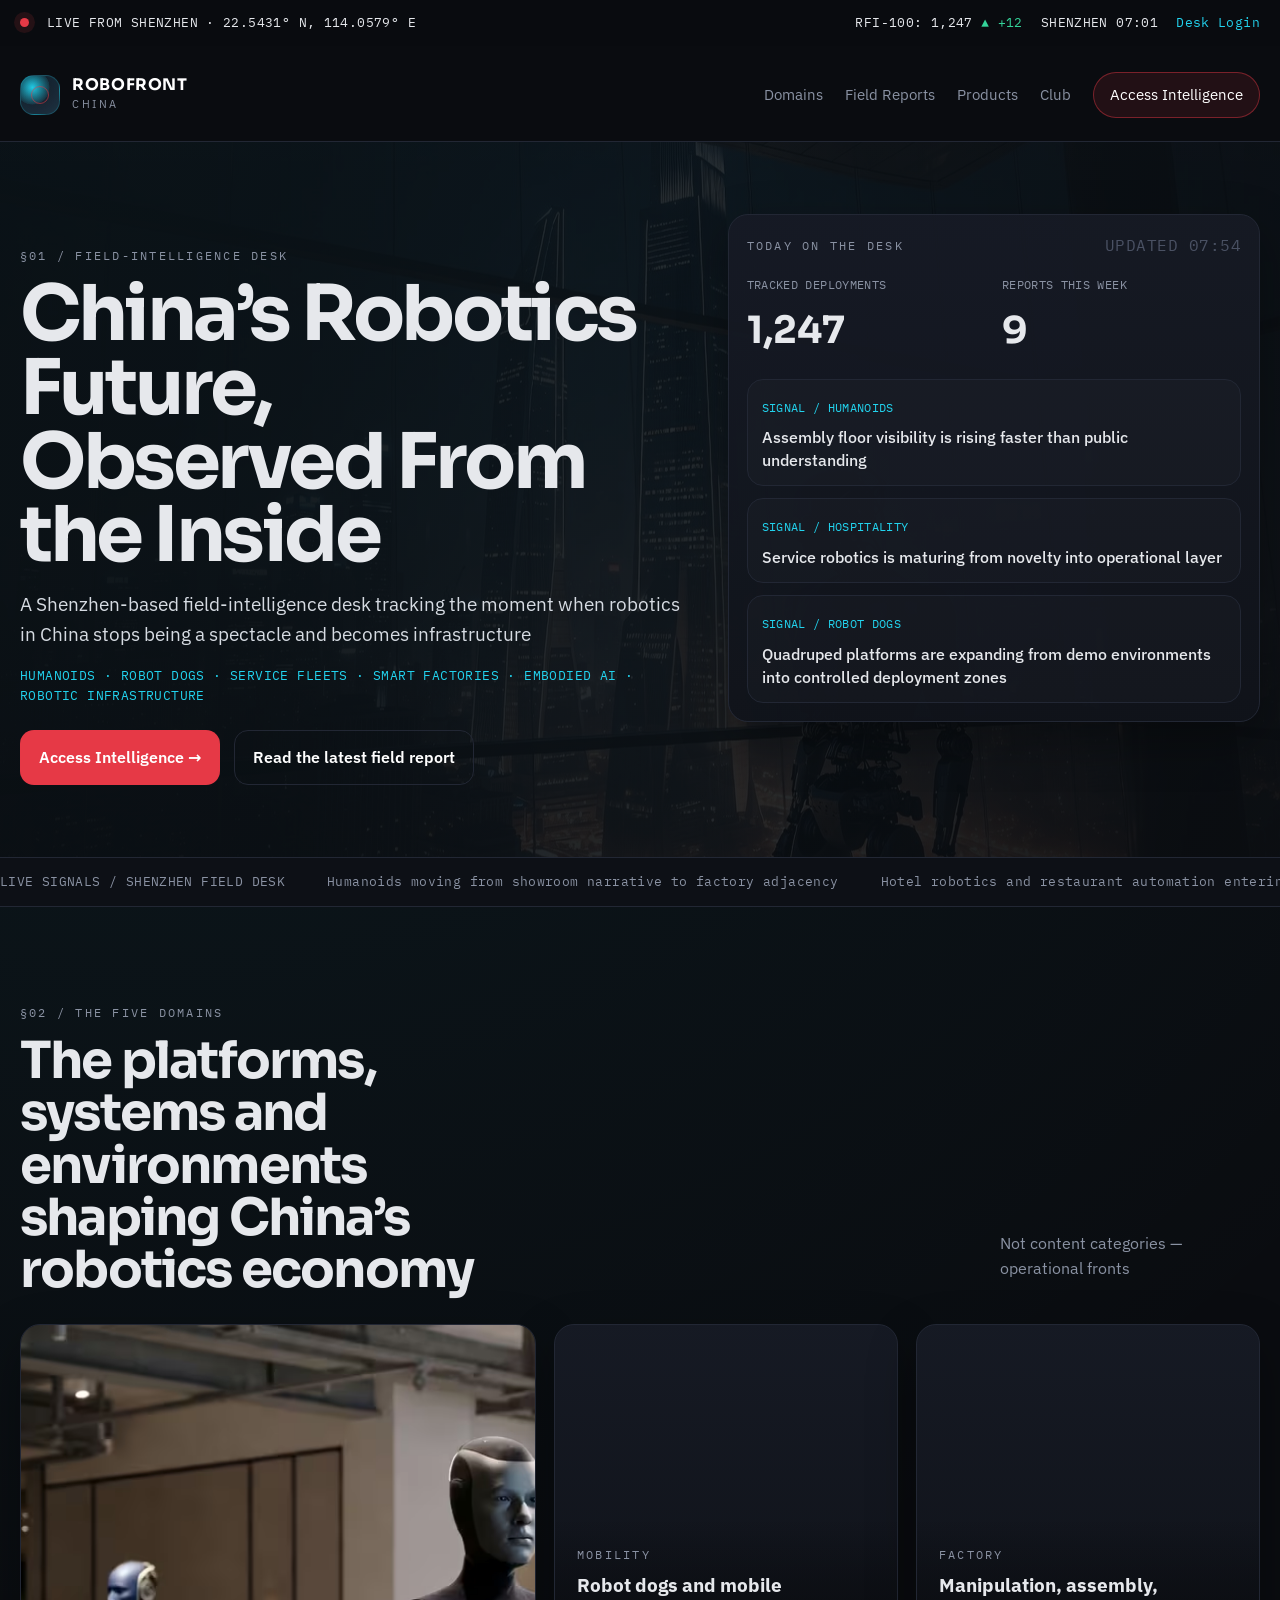
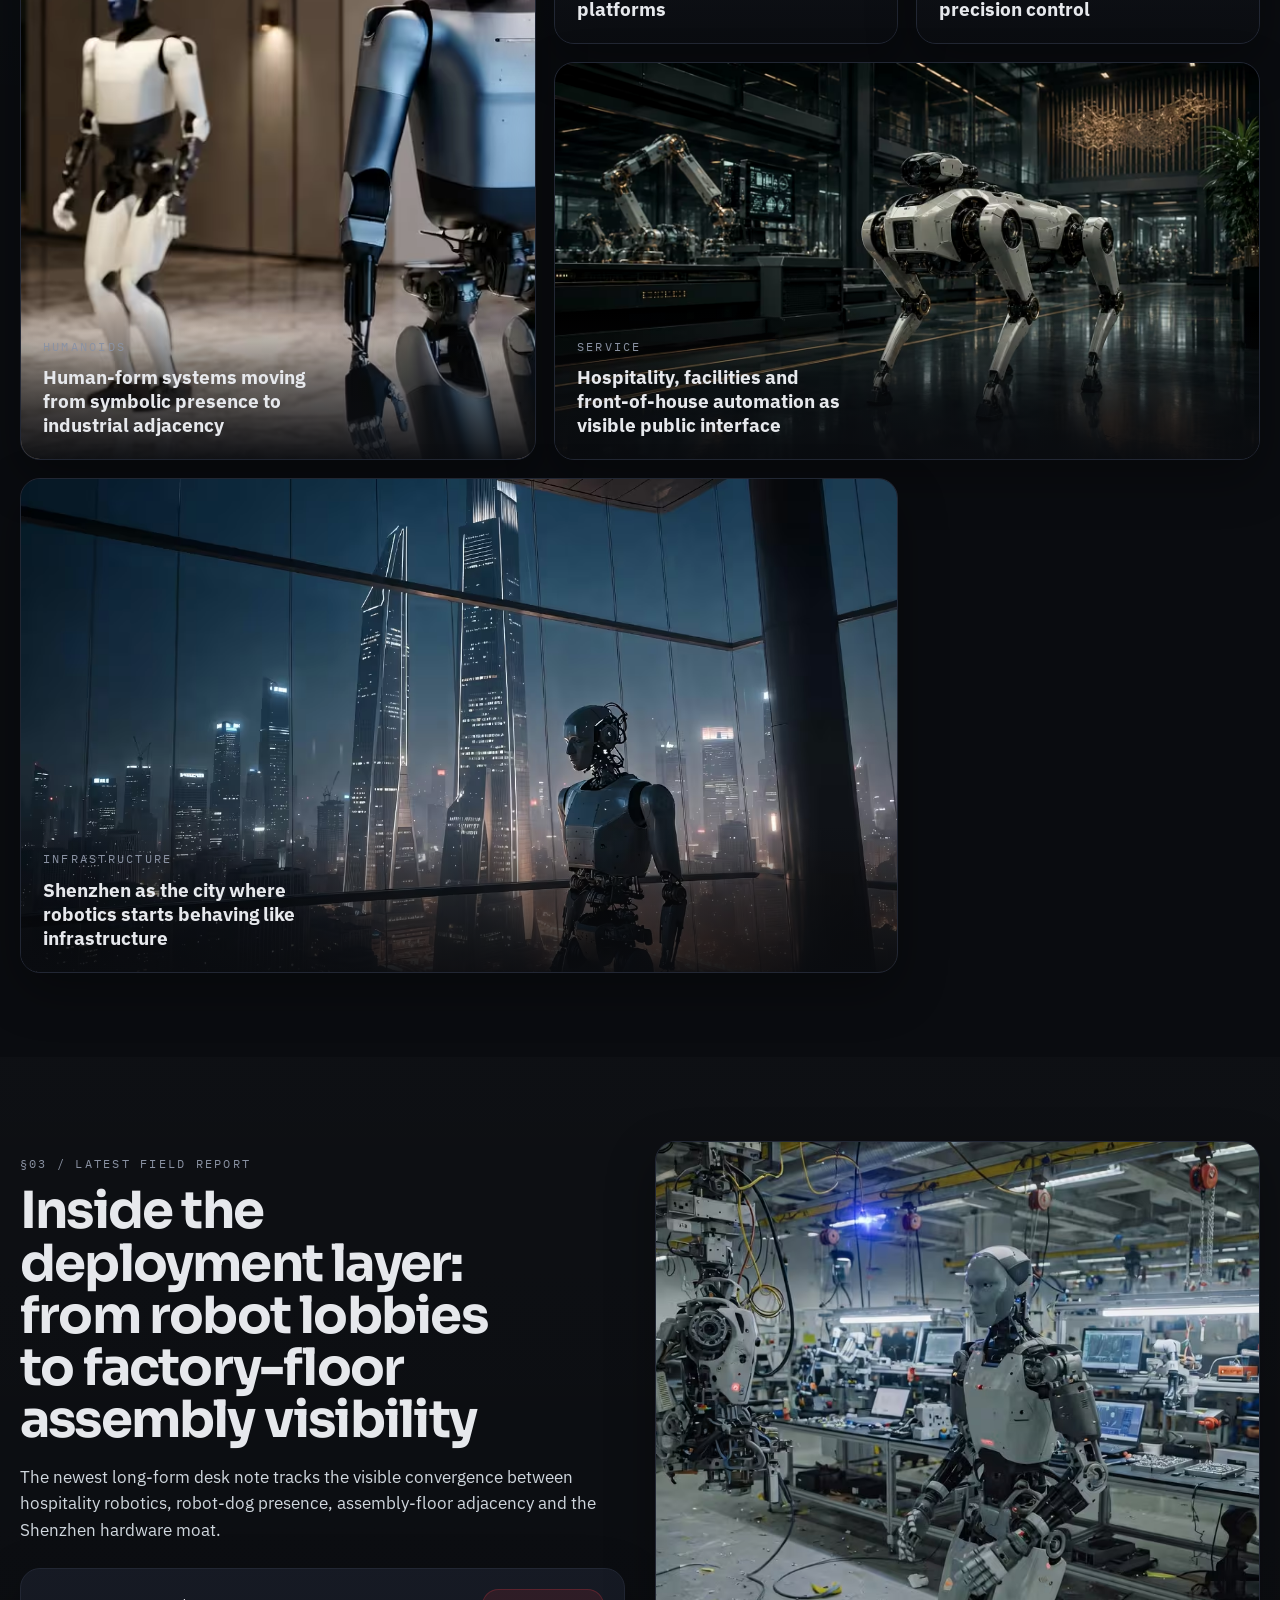
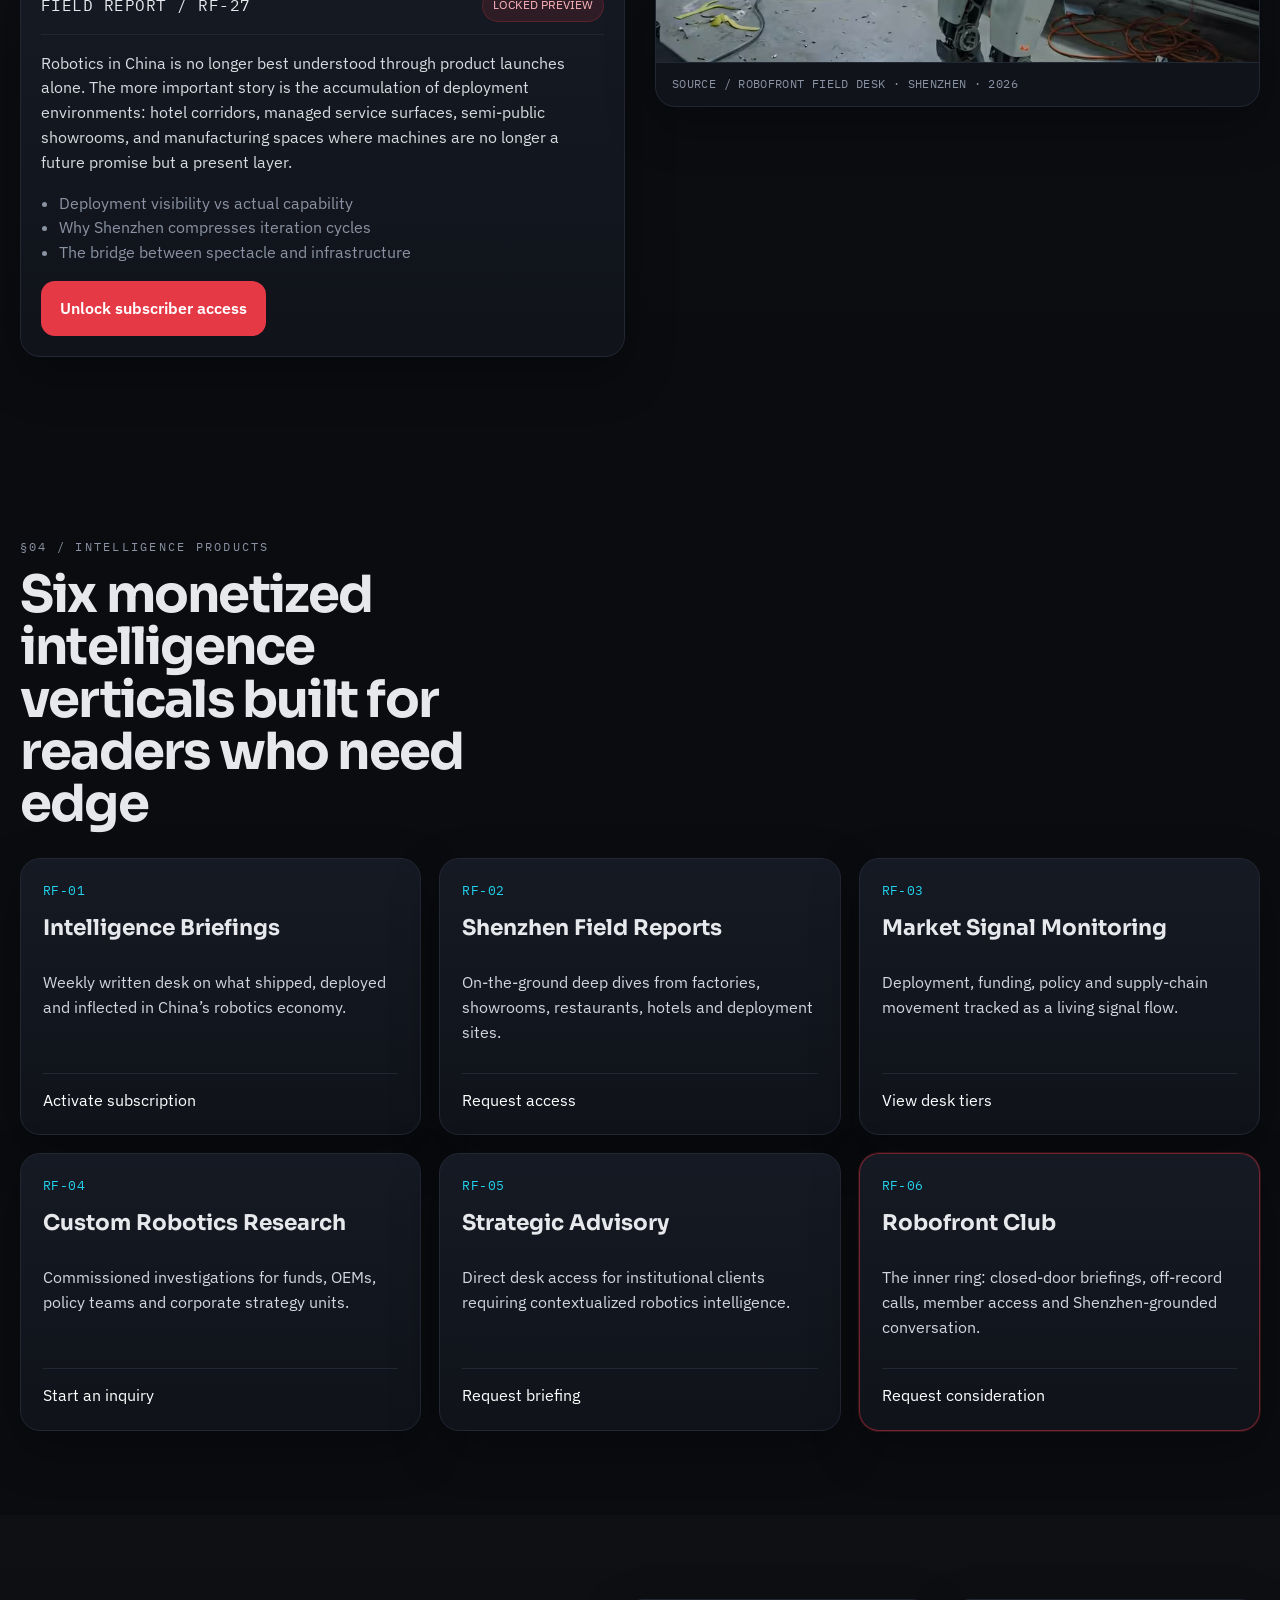
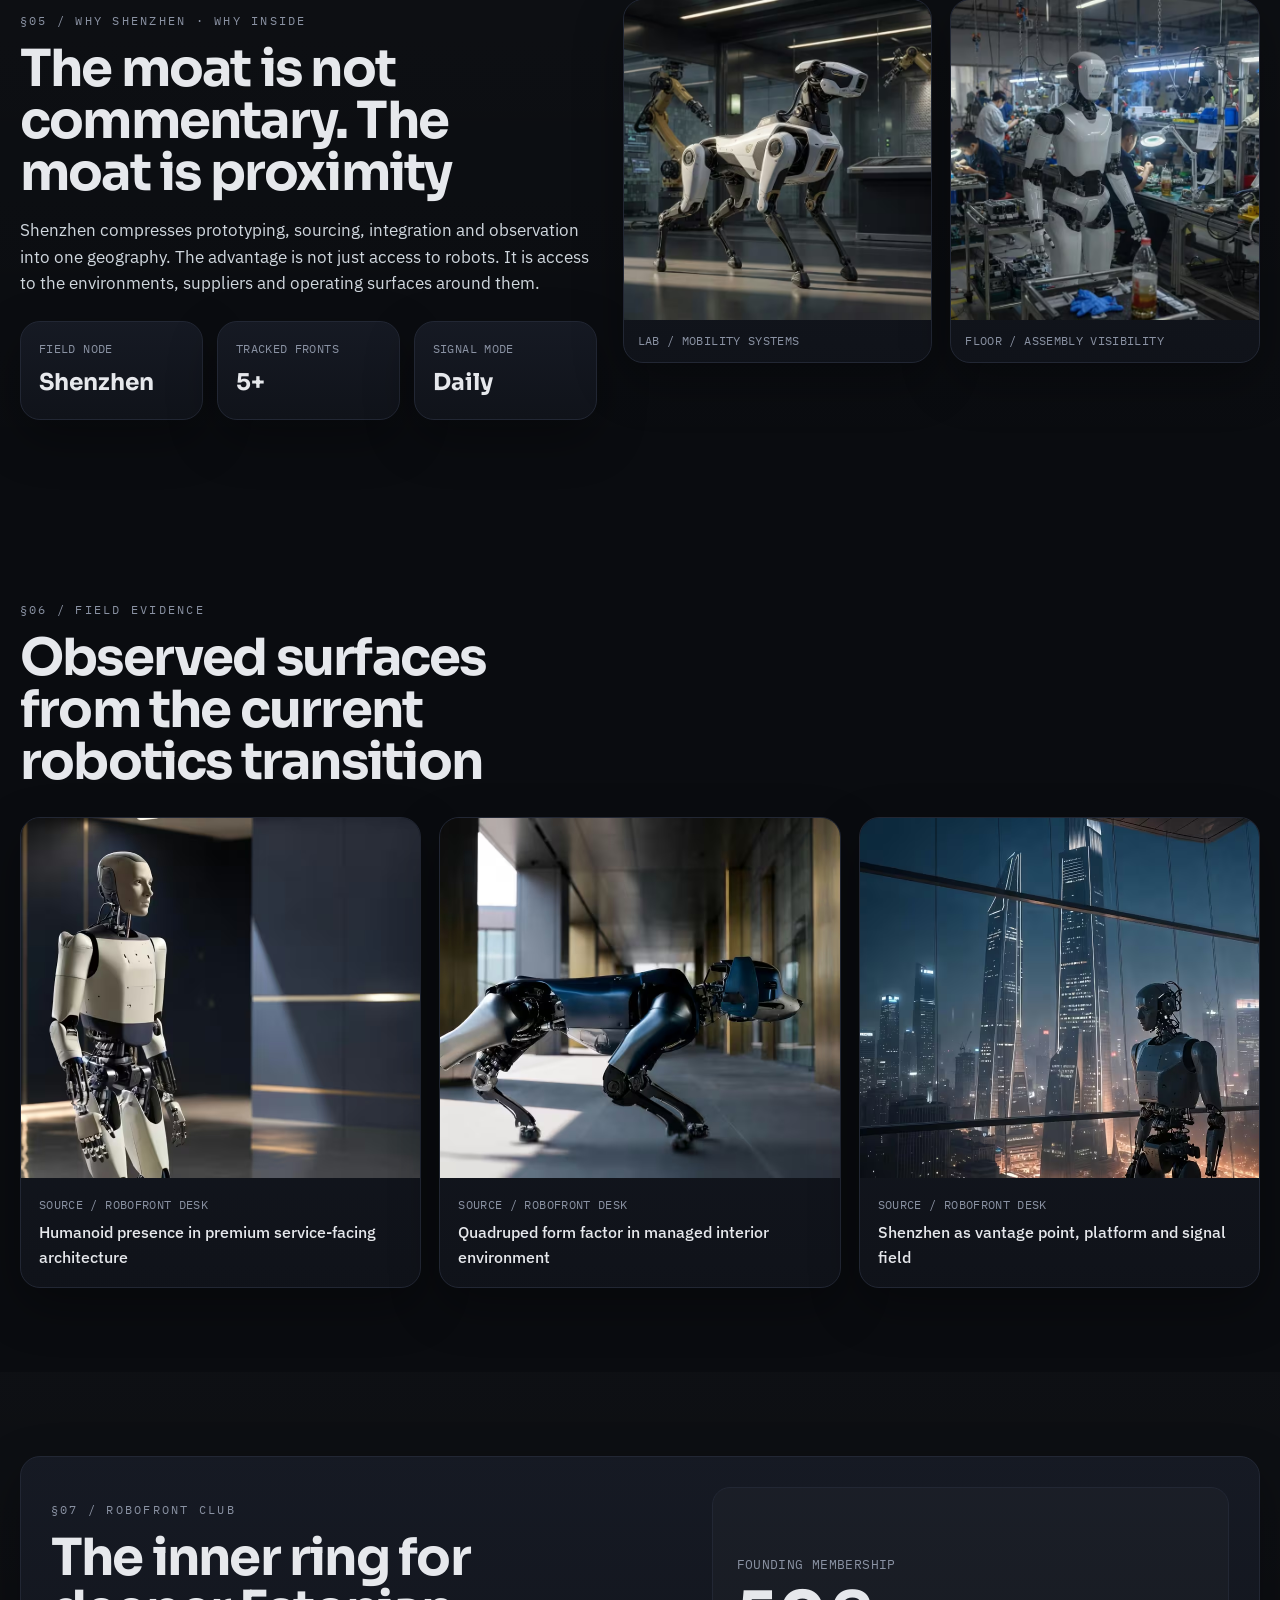
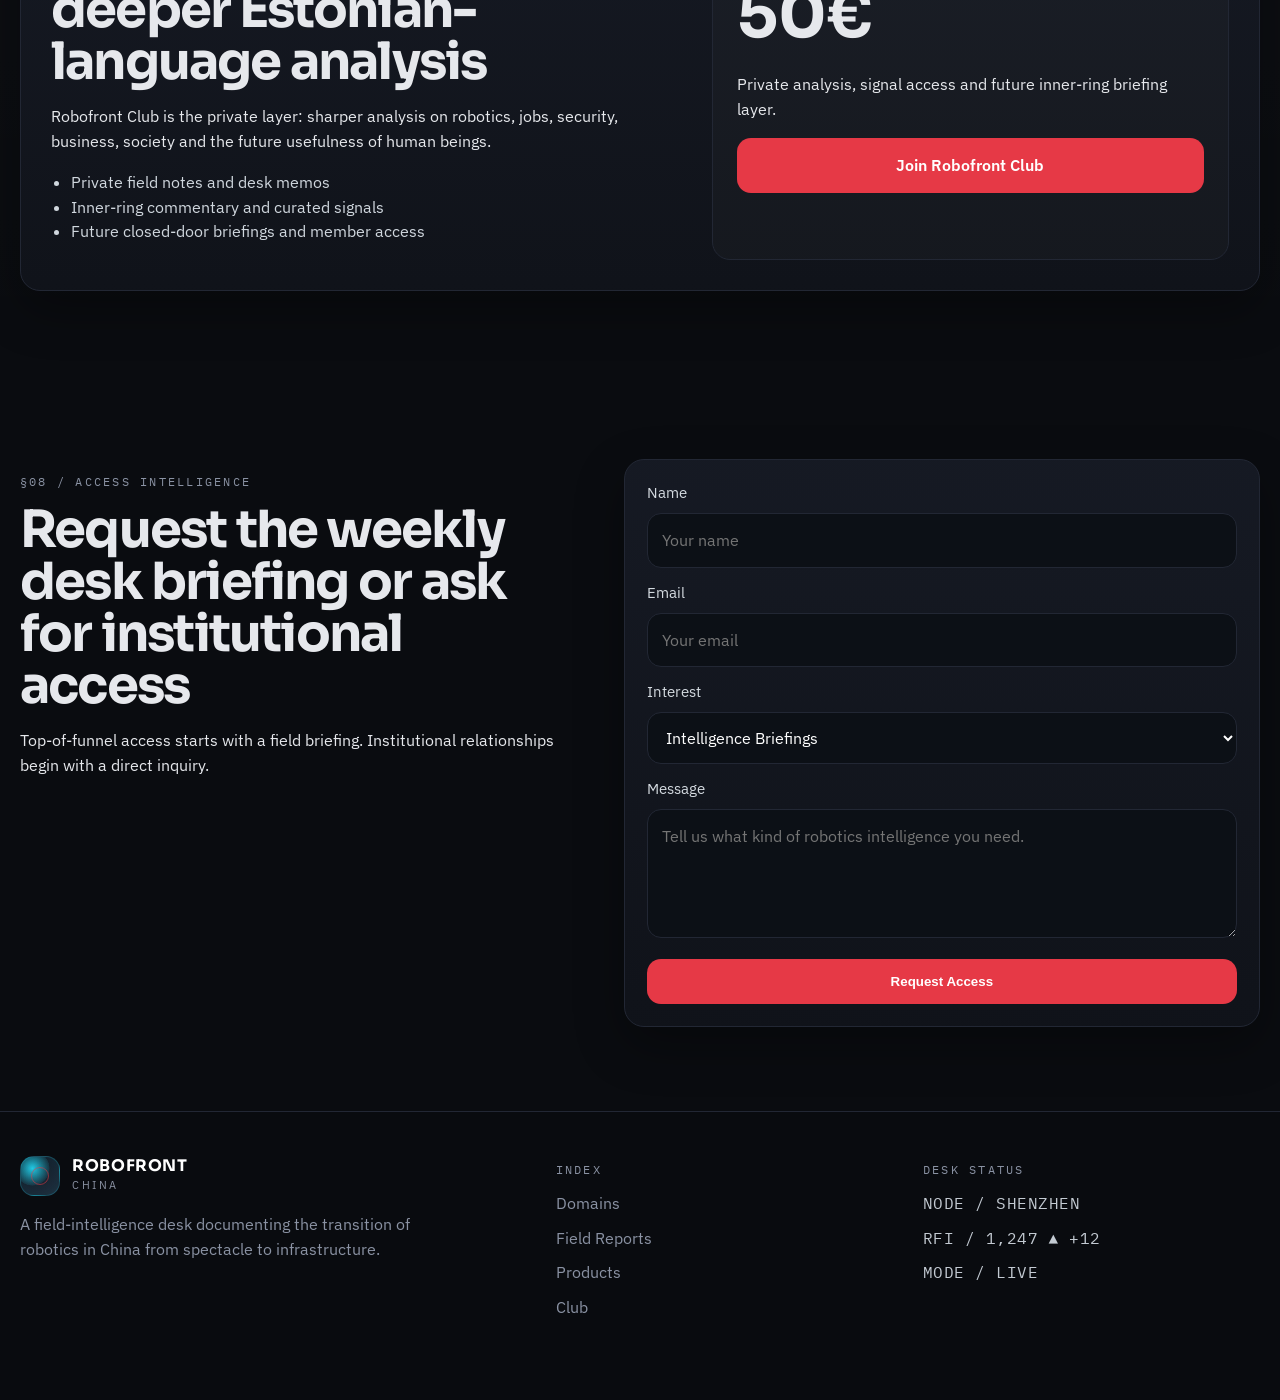
==== commit 30aa0782: "Add files via upload" ====
--- a/index.html
+++ b/index.html
@@ -65,228 +65,7 @@
     ]
   }
   </script>
-  <style>picture{display:contents}@font-face{font-family:"IBM Plex Sans";font-style:normal;font-weight:400;font-display:swap;src:url("ibm-plex-sans-400.woff2") format("woff2");}@font-face{font-family:"IBM Plex Sans";font-style:normal;font-weight:500;font-display:swap;src:url("ibm-plex-sans-500.woff2") format("woff2");}@font-face{font-family:"IBM Plex Sans";font-style:normal;font-weight:600;font-display:swap;src:url("ibm-plex-sans-600.woff2") format("woff2");}@font-face{font-family:"IBM Plex Sans";font-style:normal;font-weight:700;font-display:swap;src:url("ibm-plex-sans-700.woff2") format("woff2");}@font-face{font-family:"IBM Plex Mono";font-style:normal;font-weight:400;font-display:swap;src:url("ibm-plex-mono-400.woff2") format("woff2");}@font-face{font-family:"IBM Plex Mono";font-style:normal;font-weight:500;font-display:swap;src:url("ibm-plex-mono-500.woff2") format("woff2");}@font-face{font-family:"IBM Plex Mono";font-style:normal;font-weight:600;font-display:swap;src:url("ibm-plex-mono-600.woff2") format("woff2");}@font-face{font-family:"Sora";font-style:normal;font-weight:600;font-display:swap;src:url("sora-600.woff2") format("woff2");}@font-face{font-family:"Sora";font-style:normal;font-weight:700;font-display:swap;src:url("sora-700.woff2") format("woff2");}@font-face{font-family:"Sora";font-style:normal;font-weight:800;font-display:swap;src:url("sora-800.woff2") format("woff2");}
-
-:root{
-  --bg:#0A0C10;
-  --surface:#10131A;
-  --surface-2:#161A24;
-  --border:#222734;
-  --text:#E6E8EC;
-  --muted:#8A92A3;
-  --faint:#4A5163;
-  --red:#E63946;
-  --cyan:#22D3EE;
-  --green:#34D399;
-  --shadow:0 18px 50px rgba(0,0,0,.32);
-  --radius:20px;
-  --max:1240px;
-}
-*{box-sizing:border-box}
-html{scroll-behavior:smooth}
-body{margin:0;background:var(--bg);color:var(--text);font-family:'IBM Plex Sans',system-ui,sans-serif;line-height:1.55;background-image:radial-gradient(circle at 10% 0%, rgba(34,211,238,.08), transparent 22%), linear-gradient(to bottom, rgba(255,255,255,.02), transparent 180px);}
-a{color:inherit;text-decoration:none}
-img{display:block;max-width:100%;height:auto}
-.container{width:min(var(--max), calc(100% - 40px));margin:0 auto}
-.mono{font-family:'IBM Plex Mono', monospace;letter-spacing:.03em}
-.eyebrow{font-size:.78rem;color:var(--muted);text-transform:uppercase;letter-spacing:.18em}
-.faint{color:var(--faint)}
-.panel{background:linear-gradient(180deg, rgba(22,26,36,.98), rgba(16,19,26,.98)); border:1px solid var(--border); border-radius:var(--radius); box-shadow:var(--shadow)}
-.command-bar{border-bottom:1px solid #0A0C10;background:#090b0f;position:sticky;top:0;z-index:1000}
-.command-inner{display:flex;justify-content:space-between;align-items:center;gap:18px;padding:10px 0;font-size:.8rem}
-.command-left,.command-right{display:flex;align-items:center;gap:18px;flex-wrap:wrap}
-.command-right a{color:var(--cyan)}
-.live-dot{width:9px;height:9px;border-radius:50%;background:var(--red);box-shadow:0 0 0 6px rgba(230,57,70,.12)}
-.up{color:var(--green);font-style:normal}
-.site-header{position:sticky;top:41px;z-index:999;background:#0A0C10;backdrop-filter:blur(12px);border-top:1px solid #0A0C10;border-bottom:1px solid rgba(34,39,52,.7);margin-top:-1px}
-.nav-row{display:flex;align-items:center;justify-content:space-between;padding:16px 0;gap:20px}
-.brand{display:flex;align-items:center;gap:12px}
-.brand strong{display:block;font-family:'Sora', sans-serif;font-size:1rem;line-height:1;color:#fff;letter-spacing:.04em}
-.brand small{display:block;color:var(--muted);letter-spacing:.23em;font-size:.69rem;margin-top:3px}
-.brand-mark{width:40px;height:40px;border-radius:14px;background:radial-gradient(circle at 30% 30%, rgba(34,211,238,.95), rgba(34,211,238,.1) 45%, transparent 46%), linear-gradient(145deg,#0f1620,#1e2938);border:1px solid rgba(34,211,238,.25);position:relative;box-shadow:inset 0 0 24px rgba(34,211,238,.08)}
-.brand-mark::after{content:'';position:absolute;inset:10px;border-radius:50%;border:1px solid rgba(230,57,70,.55)}
-.site-nav{display:flex;align-items:center;gap:22px}
-.site-nav a{color:var(--muted);font-size:.95rem}
-.site-nav a:hover{color:#fff}
-.nav-cta{padding:10px 16px;border:1px solid rgba(230,57,70,.45);background:rgba(230,57,70,.11);border-radius:999px;color:#fff!important}
-.menu-toggle{display:none;background:none;border:none;color:#fff;font-size:1.5rem}
-.hero{position:relative;padding:72px 0 42px;overflow:hidden}
-.hero-bg{position:absolute;inset:0;background-image:linear-gradient(90deg, rgba(10,12,16,.95) 15%, rgba(10,12,16,.82) 42%, rgba(10,12,16,.78) 60%, rgba(10,12,16,.92) 100%), url('hero.jpg'); background-size:cover; background-position:center; opacity:.55}
-.hero-grid{position:relative;display:grid;grid-template-columns:1.12fr .88fr;gap:30px;align-items:start}
-.hero-copy{padding:20px 0 30px}
-.hero h1{margin:.35rem 0 1rem;font-family:'Sora', sans-serif;font-size:clamp(3rem, 6vw, 6rem);line-height:.96;letter-spacing:-.045em;max-width:11ch}
-.subhead{font-size:1.2rem;color:#d6dbe2;max-width:680px;margin:0 0 1rem}
-.hero-line{color:var(--cyan);font-size:.84rem;max-width:700px}
-.hero-actions{display:flex;gap:14px;flex-wrap:wrap;margin-top:24px}
-.btn{display:inline-flex;align-items:center;justify-content:center;padding:14px 18px;border-radius:14px;font-weight:600;border:1px solid var(--border);transition:.2s ease}
-.btn:hover{transform:translateY(-1px)}
-.btn-primary{background:var(--red);color:#fff;border-color:rgba(230,57,70,.75)}
-.btn-secondary{background:transparent;color:#fff}
-.hero-panel{padding:18px}
-.panel-head{display:flex;align-items:center;justify-content:space-between;gap:12px;margin-bottom:18px}
-.metric-row{display:grid;grid-template-columns:1fr 1fr;gap:16px;margin-bottom:18px}
-.metric-row label{display:block;color:var(--muted);font-size:.75rem;text-transform:uppercase;margin-bottom:8px}
-.metric-row strong{font-size:2.35rem;font-family:'Sora',sans-serif}
-.signal-list{display:grid;gap:12px}
-.signal-list article{padding:14px;border:1px solid var(--border);border-radius:16px;background:rgba(255,255,255,.015)}
-.signal-list h3{font-size:1rem;line-height:1.4;margin:.5rem 0 0;font-weight:500}
-.signal-tag{font-size:.72rem;color:var(--cyan)}
-.ticker-wrap{border-top:1px solid var(--border);border-bottom:1px solid var(--border);overflow:hidden;background:#0d1016}
-.ticker-track{display:flex;gap:42px;padding:14px 0;white-space:nowrap;animation:ticker 30s linear infinite;font-size:.8rem;color:var(--muted)}
-@keyframes ticker{from{transform:translateX(0)}to{transform:translateX(-50%)}}
-.section{padding:84px 0}
-.section.alt{background:linear-gradient(180deg, rgba(255,255,255,.015), rgba(255,255,255,0))}
-.section-title-row{display:flex;justify-content:space-between;gap:20px;align-items:end;margin-bottom:28px}
-.section-title-row h2,.feature-copy h2,.inside-copy h2,.club-grid h2,.briefing-grid h2{font-family:'Sora', sans-serif;font-size:clamp(2rem, 4vw, 3.6rem);line-height:1.02;letter-spacing:-.035em;max-width:13ch;margin:.45rem 0 0}
-.section-kicker{color:var(--muted);max-width:260px}
-.domain-grid{display:grid;grid-template-columns:1.2fr .8fr .8fr;gap:18px}
-.domain-card{overflow:hidden;position:relative;min-height:320px}
-.domain-card.tall{grid-row:span 2;min-height:680px}
-.domain-card.wide{grid-column:span 2;min-height:320px}
-.domain-card img{width:100%;height:100%;object-fit:cover;filter:saturate(.92) contrast(1.02)}
-.card-copy{position:absolute;left:0;right:0;bottom:0;padding:22px;background:linear-gradient(to top, rgba(10,12,16,.95), rgba(10,12,16,.55), transparent)}
-.card-copy h3{margin:.5rem 0 0;font-size:1.2rem;line-height:1.25;max-width:24ch}
-.feature-grid{display:grid;grid-template-columns:1fr 1fr;gap:30px;align-items:start}
-.feature-copy>p:not(.eyebrow), .inside-copy>p:not(.eyebrow), .briefing-grid>p:not(.eyebrow){color:#d0d7de;font-size:1.08rem}
-.locked-preview{padding:20px;margin-top:24px}
-.locked-head{display:flex;justify-content:space-between;align-items:center;gap:15px;border-bottom:1px solid var(--border);padding-bottom:12px;margin-bottom:12px}
-.lock{font-size:.75rem;padding:6px 10px;border-radius:999px;background:rgba(230,57,70,.12);color:#ffb6bd;border:1px solid rgba(230,57,70,.24)}
-.locked-preview p{color:#d7dce2}
-.locked-preview ul{padding-left:18px;color:var(--muted)}
-.feature-media{overflow:hidden}
-.feature-media img{width:100%;height:520px;object-fit:cover}
-.caption{padding:12px 16px;color:var(--muted);font-size:.75rem;border-top:1px solid var(--border)}
-.product-grid{display:grid;grid-template-columns:repeat(3, 1fr);gap:18px}
-.product-card{padding:22px;display:flex;flex-direction:column;min-height:245px}
-.product-card .code{color:var(--cyan);font-size:.82rem}
-.product-card h3{font-size:1.35rem;margin:.6rem 0 .6rem;font-family:'Sora',sans-serif}
-.product-card p{color:#d0d7de;flex:1}
-.product-card a{color:#fff;border-top:1px solid var(--border);padding-top:14px;margin-top:12px}
-.product-card.highlight{border-color:rgba(230,57,70,.45);box-shadow:0 0 0 1px rgba(230,57,70,.18), var(--shadow)}
-.inside-grid{display:grid;grid-template-columns:.95fr 1.05fr;gap:26px;align-items:start}
-.mini-stats{display:grid;grid-template-columns:repeat(3,1fr);gap:14px;margin-top:24px}
-.mini-stat{padding:18px}
-.mini-stat span{display:block;color:var(--muted);font-size:.75rem;margin-bottom:6px}
-.mini-stat strong{font-family:'Sora', sans-serif;font-size:1.45rem}
-.inside-media-grid{display:grid;grid-template-columns:1fr 1fr;gap:18px}
-.inside-media-grid figure{overflow:hidden;margin:0}
-.inside-media-grid img{width:100%;height:320px;object-fit:cover}
-.inside-media-grid figcaption{padding:12px 14px;color:var(--muted);font-size:.74rem}
-.evidence-grid{display:grid;grid-template-columns:repeat(3,1fr);gap:18px}
-.evidence-card{overflow:hidden;margin:0}
-.evidence-card img{width:100%;height:360px;object-fit:cover}
-.evidence-card figcaption{padding:18px}
-.evidence-card figcaption span{display:block;color:var(--muted);font-size:.73rem;margin-bottom:6px}
-.evidence-card figcaption strong{font-size:1rem;line-height:1.4;font-weight:500}
-.club-section .club-grid{display:grid;grid-template-columns:1.1fr .9fr;gap:28px;padding:30px}
-.club-list{padding-left:20px;color:#d0d7de}
-.club-box{border:1px solid var(--border);border-radius:18px;padding:24px;background:rgba(255,255,255,.02);display:flex;flex-direction:column;justify-content:center}
-.club-box span{color:var(--muted);font-size:.8rem}
-.club-box strong{font-family:'Sora', sans-serif;font-size:4rem;line-height:1;margin:10px 0 8px}
-.briefing-grid{display:grid;grid-template-columns:.95fr 1.05fr;gap:28px;align-items:start}
-.briefing-form{padding:22px;display:grid;gap:14px}
-.briefing-form label span{display:block;font-size:.92rem;color:#d4dae0;margin-bottom:8px}
-.briefing-form input,.briefing-form select,.briefing-form textarea{width:100%;padding:14px 14px;border-radius:14px;border:1px solid var(--border);background:#0c1016;color:#fff;font:inherit}
-.site-footer{padding:44px 0 70px;border-top:1px solid var(--border);background:#090b0f}
-.footer-grid{display:grid;grid-template-columns:1.2fr .8fr .8fr;gap:30px}
-.footer-brand{margin-bottom:14px}
-.site-footer p{color:var(--muted);max-width:42ch}
-.site-footer ul{list-style:none;padding:0;margin:10px 0 0}
-.site-footer li{margin:10px 0;color:var(--muted)}
-.status-list li{color:#c3cad2}
-@media (max-width: 1080px){
-  .hero-grid,.feature-grid,.inside-grid,.briefing-grid,.club-section .club-grid,.footer-grid{grid-template-columns:1fr}
-  .domain-grid,.product-grid,.evidence-grid,.inside-media-grid{grid-template-columns:1fr 1fr}
-  .domain-card.tall,.domain-card.wide{grid-row:auto;grid-column:auto;min-height:320px}
-}
-@media (max-width: 780px){
-  .site-nav{display:none}
-  .menu-toggle{display:block}
-  .container{width:min(calc(100% - 24px), var(--max))}
-  .section{padding:58px 0}
-  .hero{padding:48px 0 24px}
-  .hero-grid,.metric-row,.domain-grid,.product-grid,.evidence-grid,.inside-media-grid,.mini-stats{grid-template-columns:1fr}
-  .feature-media img,.inside-media-grid img,.evidence-card img{height:auto}
-  .command-right{display:none}
-  .section-title-row{flex-direction:column;align-items:flex-start}
-  .club-box strong{font-size:3rem}
-}
-
-  
-/* --- V3.2 fixed header anti-flicker patch --- */
-body{
-  padding-top:142px;
-}
-.command-bar{
-  position:fixed!important;
-  top:0!important;
-  left:0!important;
-  right:0!important;
-  height:46px!important;
-  min-height:46px!important;
-  background:#090b0f!important;
-  border-bottom:0!important;
-  z-index:3000!important;
-  transform:translateZ(0);
-  -webkit-transform:translateZ(0);
-}
-.command-inner{
-  height:46px!important;
-  padding-top:0!important;
-  padding-bottom:0!important;
-}
-.site-header{
-  position:fixed!important;
-  top:45px!important;
-  left:0!important;
-  right:0!important;
-  height:97px!important;
-  min-height:97px!important;
-  margin-top:0!important;
-  background:#0A0C10!important;
-  border-top:2px solid #0A0C10!important;
-  border-bottom:1px solid #222734!important;
-  z-index:2999!important;
-  transform:translateZ(0);
-  -webkit-transform:translateZ(0);
-}
-.nav-row{
-  height:96px!important;
-  padding-top:0!important;
-  padding-bottom:0!important;
-}
-.hero{
-  padding-top:72px;
-}
-@media (max-width: 780px){
-  body{
-    padding-top:142px;
-  }
-  .command-bar{
-    height:46px!important;
-    min-height:46px!important;
-    overflow:hidden!important;
-  }
-  .command-inner{
-    height:46px!important;
-    min-height:46px!important;
-    overflow:hidden!important;
-  }
-  .site-header{
-    top:45px!important;
-    height:97px!important;
-    min-height:97px!important;
-    background:#0A0C10!important;
-  }
-  .nav-row{
-    height:96px!important;
-  }
-  .hero{
-    padding-top:34px;
-  }
-}
-
-  .form-status{margin:14px 0 0;font:500 14px/1.5 "IBM Plex Mono",monospace;letter-spacing:.02em}.form-status.ok{color:#C8A24A}.form-status.err{color:#e2675a}.briefing-form button[disabled]{opacity:.55;cursor:progress}@media (max-width:780px){.nav-row{position:relative}.site-nav.open{display:flex;flex-direction:column;align-items:stretch;gap:0;position:absolute;top:100%;left:0;right:0;background:#0C1014;border-top:1px solid rgba(255,255,255,.08);box-shadow:0 18px 44px rgba(0,0,0,.55);padding:6px 0;z-index:60}.site-nav.open a{display:block;width:100%;padding:15px 22px;font-size:1.02rem;color:#E9EEF1;border-bottom:1px solid rgba(255,255,255,.05)}.site-nav.open a:hover{background:rgba(255,255,255,.03)}.site-nav.open .nav-cta{margin:10px 18px 8px;border-radius:10px;text-align:center;border-bottom:none;color:#fff}.menu-toggle[aria-expanded="true"]{color:#E5484D}}</style>
+  <link rel="stylesheet" href="style.css" />
 </head>
 <body>
   <div class="command-bar">
@@ -297,28 +76,22 @@
       </div>
       <div class="command-right mono">
         <span>RFI-100: 1,247 <em class="up">▲ +12</em></span>
-        <span>SHENZHEN 07:00</span>
-        <a href="#briefing">Desk Login</a>
+        <span data-shenzhen-clock>SHENZHEN 07:00</span>
+        <a href="access.html">Desk Login</a>
       </div>
     </div>
   </div>
 
   <header class="site-header">
     <div class="container nav-row">
-      <a class="brand" href="#top">
+      <a class="brand" href="index.html">
         <span class="brand-mark"></span>
         <span>
           <strong>ROBOFRONT</strong>
           <small>CHINA</small>
         </span>
       </a>
-      <nav class="site-nav">
-        <a href="#domains">Domains</a>
-        <a href="#report">Field Reports</a>
-        <a href="#products">Products</a>
-        <a href="#club">Club</a>
-        <a class="nav-cta" href="#briefing">Access Intelligence</a>
-      </nav>
+      <nav class="site-nav"><a href="domains.html">Domains</a><a href="field-reports.html">Field Reports</a><a href="products.html">Products</a><a href="club.html">Club</a><a class="nav-cta" href="access.html">Access Intelligence</a></nav>
       <button class="menu-toggle" aria-label="Open navigation">☰</button>
     </div>
   </header>
@@ -334,7 +107,7 @@
           <p class="hero-line mono">HUMANOIDS · ROBOT DOGS · SERVICE FLEETS · SMART FACTORIES · EMBODIED AI · ROBOTIC INFRASTRUCTURE</p>
           <div class="hero-actions">
             <a class="btn btn-primary" href="#briefing">Access Intelligence →</a>
-            <a class="btn btn-secondary" href="#report">Read the latest field report</a>
+            <a class="btn btn-secondary" href="field-reports.html">Read the latest field report</a>
           </div>
         </div>
         <aside class="hero-panel panel">
@@ -447,7 +220,7 @@
               <li>Why Shenzhen compresses iteration cycles</li>
               <li>The bridge between spectacle and infrastructure</li>
             </ul>
-            <a class="btn btn-primary" href="#briefing" data-interest="Shenzhen Field Reports">Unlock subscriber access</a>
+            <a class="btn btn-primary" href="access.html?interest=Shenzhen%20Field%20Reports" data-interest="Shenzhen Field Reports">Unlock subscriber access</a>
           </div>
         </div>
         <div class="feature-media panel">
@@ -466,12 +239,12 @@
           </div>
         </div>
         <div class="product-grid">
-          <article class="product-card panel"><span class="code mono">RF-01</span><h3>Intelligence Briefings</h3><p>Weekly written desk on what shipped, deployed and inflected in China’s robotics economy.</p><a href="#briefing" data-interest="Intelligence Briefings">Activate subscription</a></article>
-          <article class="product-card panel"><span class="code mono">RF-02</span><h3>Shenzhen Field Reports</h3><p>On-the-ground deep dives from factories, showrooms, restaurants, hotels and deployment sites.</p><a href="#briefing" data-interest="Shenzhen Field Reports">Request access</a></article>
-          <article class="product-card panel"><span class="code mono">RF-03</span><h3>Market Signal Monitoring</h3><p>Deployment, funding, policy and supply-chain movement tracked as a living signal flow.</p><a href="#briefing" data-interest="Market Signal Monitoring">View desk tiers</a></article>
-          <article class="product-card panel"><span class="code mono">RF-04</span><h3>Custom Robotics Research</h3><p>Commissioned investigations for funds, OEMs, policy teams and corporate strategy units.</p><a href="#briefing" data-interest="Custom Robotics Research">Start an inquiry</a></article>
-          <article class="product-card panel"><span class="code mono">RF-05</span><h3>Strategic Advisory</h3><p>Direct desk access for institutional clients requiring contextualized robotics intelligence.</p><a href="#briefing" data-interest="Strategic Advisory">Request briefing</a></article>
-          <article class="product-card panel highlight"><span class="code mono">RF-06</span><h3>Robofront Club</h3><p>The inner ring: closed-door briefings, off-record calls, member access and Shenzhen-grounded conversation.</p><a href="#briefing" data-interest="Robofront Club">Request consideration</a></article>
+          <article class="product-card panel"><span class="code mono">RF-01</span><h3>Intelligence Briefings</h3><p>Weekly written desk on what shipped, deployed and inflected in China’s robotics economy.</p><a href="access.html?interest=Intelligence%20Briefings" data-interest="Intelligence Briefings">Activate subscription</a></article>
+          <article class="product-card panel"><span class="code mono">RF-02</span><h3>Shenzhen Field Reports</h3><p>On-the-ground deep dives from factories, showrooms, restaurants, hotels and deployment sites.</p><a href="access.html?interest=Shenzhen%20Field%20Reports" data-interest="Shenzhen Field Reports">Request access</a></article>
+          <article class="product-card panel"><span class="code mono">RF-03</span><h3>Market Signal Monitoring</h3><p>Deployment, funding, policy and supply-chain movement tracked as a living signal flow.</p><a href="products.html" data-interest="Market Signal Monitoring">View desk tiers</a></article>
+          <article class="product-card panel"><span class="code mono">RF-04</span><h3>Custom Robotics Research</h3><p>Commissioned investigations for funds, OEMs, policy teams and corporate strategy units.</p><a href="access.html?interest=Custom%20Robotics%20Research" data-interest="Custom Robotics Research">Start an inquiry</a></article>
+          <article class="product-card panel"><span class="code mono">RF-05</span><h3>Strategic Advisory</h3><p>Direct desk access for institutional clients requiring contextualized robotics intelligence.</p><a href="access.html?interest=Strategic%20Advisory" data-interest="Strategic Advisory">Request briefing</a></article>
+          <article class="product-card panel highlight"><span class="code mono">RF-06</span><h3>Robofront Club</h3><p>The inner ring: closed-door briefings, off-record calls, member access and Shenzhen-grounded conversation.</p><a href="club.html" data-interest="Robofront Club">Request consideration</a></article>
         </div>
       </div>
     </section>
@@ -536,7 +309,7 @@
           <span class="mono">FOUNDING MEMBERSHIP</span>
           <strong>50€</strong>
           <p>Private analysis, signal access and future inner-ring briefing layer.</p>
-          <a class="btn btn-primary" href="#briefing" data-interest="Robofront Club">Join Robofront Club</a>
+          <a class="btn btn-primary" href="access.html?interest=Robofront%20Club" data-interest="Robofront Club">Join Robofront Club</a>
         </div>
       </div>
     </section>
@@ -584,7 +357,7 @@
   <footer class="site-footer">
     <div class="container footer-grid">
       <div>
-        <a class="brand footer-brand" href="#top">
+        <a class="brand footer-brand" href="index.html">
           <span class="brand-mark"></span>
           <span><strong>ROBOFRONT</strong><small>CHINA</small></span>
         </a>
@@ -593,10 +366,10 @@
       <div>
         <span class="eyebrow mono">INDEX</span>
         <ul>
-          <li><a href="#domains">Domains</a></li>
-          <li><a href="#report">Field Reports</a></li>
-          <li><a href="#products">Products</a></li>
-          <li><a href="#club">Club</a></li>
+          <li><a href="domains.html">Domains</a></li>
+          <li><a href="field-reports.html">Field Reports</a></li>
+          <li><a href="products.html">Products</a></li>
+          <li><a href="club.html">Club</a></li>
         </ul>
       </div>
       <div>
@@ -609,94 +382,6 @@
       </div>
     </div>
   </footer>
-  <script>
-
-const counters = document.querySelectorAll('[data-count]');
-const observer = new IntersectionObserver((entries)=>{
-  entries.forEach(entry=>{
-    if(entry.isIntersecting){
-      const el = entry.target;
-      const target = Number(el.dataset.count || 0);
-      if(window.matchMedia('(prefers-reduced-motion: reduce)').matches){ el.textContent = target.toLocaleString(); observer.unobserve(el); return; }
-      let start = 0;
-      const duration = 800;
-      const startTime = performance.now();
-      const tick = (now)=>{
-        const progress = Math.min((now-startTime)/duration, 1);
-        const eased = 1 - Math.pow(1-progress, 3);
-        el.textContent = Math.floor(eased * target).toLocaleString();
-        if(progress < 1) requestAnimationFrame(tick);
-      };
-      requestAnimationFrame(tick);
-      observer.unobserve(el);
-    }
-  });
-},{threshold:0.4});
-counters.forEach(el=>observer.observe(el));
-
-/* ---- Access form: FormSubmit relay (no backend needed) ---- */
-const ROBOFRONT_EMAIL = 'partners@robofront.io';   // <- change here if the inbox changes
-const form = document.querySelector('.briefing-form');
-const statusEl = form ? form.querySelector('.form-status') : null;
-function setStatus(msg, kind){
-  if(!statusEl) return;
-  statusEl.textContent = msg;
-  statusEl.className = 'form-status ' + (kind||'');
-  statusEl.hidden = false;
-}
-form?.addEventListener('submit', async (e)=>{
-  e.preventDefault();
-  if(form._honey && form._honey.value) return;          // bot caught
-  const btn = form.querySelector('button[type=submit]');
-  const data = new FormData(form);
-  data.append('_subject', 'Robofront access request \u2014 ' + (data.get('interest')||''));
-  data.append('_captcha', 'false');
-  data.append('_template', 'table');
-  btn.disabled = true; const label = btn.textContent; btn.textContent = 'Sending\u2026';
-  setStatus('Sending your request\u2026', '');
-  try{
-    const res = await fetch('https://formsubmit.co/ajax/' + ROBOFRONT_EMAIL, {
-      method:'POST', headers:{'Accept':'application/json'}, body:data
-    });
-    if(!res.ok) throw new Error('http '+res.status);
-    form.reset();
-    setStatus('Request received. The desk will be in touch shortly.', 'ok');
-  }catch(err){
-    setStatus('Could not send right now \u2014 email ' + ROBOFRONT_EMAIL + ' directly.', 'err');
-  }finally{
-    btn.disabled = false; btn.textContent = label;
-  }
-});
-
-/* ---- Product CTAs: preselect Interest, then jump to the form ---- */
-document.querySelectorAll('[data-interest]').forEach(a=>{
-  a.addEventListener('click', ()=>{
-    const sel = form ? form.querySelector('select[name=interest]') : null;
-    if(sel){
-      const want = a.getAttribute('data-interest');
-      [...sel.options].forEach(o=>{ if(o.text.trim()===want) sel.value=o.value; });
-    }
-    setTimeout(()=>{ form?.querySelector('input[name=name]')?.focus({preventScroll:true}); }, 600);
-  });
-});
-
-  
-/* ---- Mobile nav toggle ---- */
-const menuBtn=document.querySelector('.menu-toggle');
-const siteNav=document.querySelector('.site-nav');
-if(menuBtn&&siteNav){
-  menuBtn.setAttribute('aria-expanded','false');
-  const setOpen=(o)=>{
-    siteNav.classList.toggle('open',o);
-    menuBtn.setAttribute('aria-expanded',o?'true':'false');
-    menuBtn.textContent=o?'\u2715':'\u2630';
-    menuBtn.setAttribute('aria-label',o?'Close navigation':'Open navigation');
-  };
-  menuBtn.addEventListener('click',(e)=>{e.stopPropagation();setOpen(!siteNav.classList.contains('open'));});
-  siteNav.querySelectorAll('a').forEach(a=>a.addEventListener('click',()=>setOpen(false)));
-  document.addEventListener('click',(e)=>{if(siteNav.classList.contains('open')&&!siteNav.contains(e.target)&&e.target!==menuBtn)setOpen(false);});
-  document.addEventListener('keydown',(e)=>{if(e.key==='Escape')setOpen(false);});
-}
-</script>
+  <script src="app.js"></script>
 </body>
 </html>
--- a/style.css
+++ b/style.css
@@ -0,0 +1,267 @@
+picture{display:contents}@font-face{font-family:"IBM Plex Sans";font-style:normal;font-weight:400;font-display:swap;src:url("ibm-plex-sans-400.woff2") format("woff2");}@font-face{font-family:"IBM Plex Sans";font-style:normal;font-weight:500;font-display:swap;src:url("ibm-plex-sans-500.woff2") format("woff2");}@font-face{font-family:"IBM Plex Sans";font-style:normal;font-weight:600;font-display:swap;src:url("ibm-plex-sans-600.woff2") format("woff2");}@font-face{font-family:"IBM Plex Sans";font-style:normal;font-weight:700;font-display:swap;src:url("ibm-plex-sans-700.woff2") format("woff2");}@font-face{font-family:"IBM Plex Mono";font-style:normal;font-weight:400;font-display:swap;src:url("ibm-plex-mono-400.woff2") format("woff2");}@font-face{font-family:"IBM Plex Mono";font-style:normal;font-weight:500;font-display:swap;src:url("ibm-plex-mono-500.woff2") format("woff2");}@font-face{font-family:"IBM Plex Mono";font-style:normal;font-weight:600;font-display:swap;src:url("ibm-plex-mono-600.woff2") format("woff2");}@font-face{font-family:"Sora";font-style:normal;font-weight:600;font-display:swap;src:url("sora-600.woff2") format("woff2");}@font-face{font-family:"Sora";font-style:normal;font-weight:700;font-display:swap;src:url("sora-700.woff2") format("woff2");}@font-face{font-family:"Sora";font-style:normal;font-weight:800;font-display:swap;src:url("sora-800.woff2") format("woff2");}
+
+:root{
+  --bg:#0A0C10;
+  --surface:#10131A;
+  --surface-2:#161A24;
+  --border:#222734;
+  --text:#E6E8EC;
+  --muted:#8A92A3;
+  --faint:#4A5163;
+  --red:#E63946;
+  --cyan:#22D3EE;
+  --green:#34D399;
+  --shadow:0 18px 50px rgba(0,0,0,.32);
+  --radius:20px;
+  --max:1240px;
+}
+*{box-sizing:border-box}
+html{scroll-behavior:smooth}
+body{margin:0;background:var(--bg);color:var(--text);font-family:'IBM Plex Sans',system-ui,sans-serif;line-height:1.55;background-image:radial-gradient(circle at 10% 0%, rgba(34,211,238,.08), transparent 22%), linear-gradient(to bottom, rgba(255,255,255,.02), transparent 180px);}
+a{color:inherit;text-decoration:none}
+img{display:block;max-width:100%;height:auto}
+.container{width:min(var(--max), calc(100% - 40px));margin:0 auto}
+.mono{font-family:'IBM Plex Mono', monospace;letter-spacing:.03em}
+.eyebrow{font-size:.78rem;color:var(--muted);text-transform:uppercase;letter-spacing:.18em}
+.faint{color:var(--faint)}
+.panel{background:linear-gradient(180deg, rgba(22,26,36,.98), rgba(16,19,26,.98)); border:1px solid var(--border); border-radius:var(--radius); box-shadow:var(--shadow)}
+.command-bar{border-bottom:1px solid #0A0C10;background:#090b0f;position:sticky;top:0;z-index:1000}
+.command-inner{display:flex;justify-content:space-between;align-items:center;gap:18px;padding:10px 0;font-size:.8rem}
+.command-left,.command-right{display:flex;align-items:center;gap:18px;flex-wrap:wrap}
+.command-right a{color:var(--cyan)}
+.live-dot{width:9px;height:9px;border-radius:50%;background:var(--red);box-shadow:0 0 0 6px rgba(230,57,70,.12)}
+.up{color:var(--green);font-style:normal}
+.site-header{position:sticky;top:41px;z-index:999;background:#0A0C10;backdrop-filter:blur(12px);border-top:1px solid #0A0C10;border-bottom:1px solid rgba(34,39,52,.7);margin-top:-1px}
+.nav-row{display:flex;align-items:center;justify-content:space-between;padding:16px 0;gap:20px}
+.brand{display:flex;align-items:center;gap:12px}
+.brand strong{display:block;font-family:'Sora', sans-serif;font-size:1rem;line-height:1;color:#fff;letter-spacing:.04em}
+.brand small{display:block;color:var(--muted);letter-spacing:.23em;font-size:.69rem;margin-top:3px}
+.brand-mark{width:40px;height:40px;border-radius:14px;background:radial-gradient(circle at 30% 30%, rgba(34,211,238,.95), rgba(34,211,238,.1) 45%, transparent 46%), linear-gradient(145deg,#0f1620,#1e2938);border:1px solid rgba(34,211,238,.25);position:relative;box-shadow:inset 0 0 24px rgba(34,211,238,.08)}
+.brand-mark::after{content:'';position:absolute;inset:10px;border-radius:50%;border:1px solid rgba(230,57,70,.55)}
+.site-nav{display:flex;align-items:center;gap:22px}
+.site-nav a{color:var(--muted);font-size:.95rem}
+.site-nav a:hover{color:#fff}
+.nav-cta{padding:10px 16px;border:1px solid rgba(230,57,70,.45);background:rgba(230,57,70,.11);border-radius:999px;color:#fff!important}
+.menu-toggle{display:none;background:none;border:none;color:#fff;font-size:1.5rem}
+.hero{position:relative;padding:72px 0 42px;overflow:hidden}
+.hero-bg{position:absolute;inset:0;background-image:linear-gradient(90deg, rgba(10,12,16,.95) 15%, rgba(10,12,16,.82) 42%, rgba(10,12,16,.78) 60%, rgba(10,12,16,.92) 100%), url('hero.jpg'); background-size:cover; background-position:center; opacity:.55}
+.hero-grid{position:relative;display:grid;grid-template-columns:1.12fr .88fr;gap:30px;align-items:start}
+.hero-copy{padding:20px 0 30px}
+.hero h1{margin:.35rem 0 1rem;font-family:'Sora', sans-serif;font-size:clamp(3rem, 6vw, 6rem);line-height:.96;letter-spacing:-.045em;max-width:11ch}
+.subhead{font-size:1.2rem;color:#d6dbe2;max-width:680px;margin:0 0 1rem}
+.hero-line{color:var(--cyan);font-size:.84rem;max-width:700px}
+.hero-actions{display:flex;gap:14px;flex-wrap:wrap;margin-top:24px}
+.btn{display:inline-flex;align-items:center;justify-content:center;padding:14px 18px;border-radius:14px;font-weight:600;border:1px solid var(--border);transition:.2s ease}
+.btn:hover{transform:translateY(-1px)}
+.btn-primary{background:var(--red);color:#fff;border-color:rgba(230,57,70,.75)}
+.btn-secondary{background:transparent;color:#fff}
+.hero-panel{padding:18px}
+.panel-head{display:flex;align-items:center;justify-content:space-between;gap:12px;margin-bottom:18px}
+.metric-row{display:grid;grid-template-columns:1fr 1fr;gap:16px;margin-bottom:18px}
+.metric-row label{display:block;color:var(--muted);font-size:.75rem;text-transform:uppercase;margin-bottom:8px}
+.metric-row strong{font-size:2.35rem;font-family:'Sora',sans-serif}
+.signal-list{display:grid;gap:12px}
+.signal-list article{padding:14px;border:1px solid var(--border);border-radius:16px;background:rgba(255,255,255,.015)}
+.signal-list h3{font-size:1rem;line-height:1.4;margin:.5rem 0 0;font-weight:500}
+.signal-tag{font-size:.72rem;color:var(--cyan)}
+.ticker-wrap{border-top:1px solid var(--border);border-bottom:1px solid var(--border);overflow:hidden;background:#0d1016}
+.ticker-track{display:flex;gap:42px;padding:14px 0;white-space:nowrap;animation:ticker 30s linear infinite;font-size:.8rem;color:var(--muted)}
+@keyframes ticker{from{transform:translateX(0)}to{transform:translateX(-50%)}}
+.section{padding:84px 0}
+.section.alt{background:linear-gradient(180deg, rgba(255,255,255,.015), rgba(255,255,255,0))}
+.section-title-row{display:flex;justify-content:space-between;gap:20px;align-items:end;margin-bottom:28px}
+.section-title-row h2,.feature-copy h2,.inside-copy h2,.club-grid h2,.briefing-grid h2{font-family:'Sora', sans-serif;font-size:clamp(2rem, 4vw, 3.6rem);line-height:1.02;letter-spacing:-.035em;max-width:13ch;margin:.45rem 0 0}
+.section-kicker{color:var(--muted);max-width:260px}
+.domain-grid{display:grid;grid-template-columns:1.2fr .8fr .8fr;gap:18px}
+.domain-card{overflow:hidden;position:relative;min-height:320px}
+.domain-card.tall{grid-row:span 2;min-height:680px}
+.domain-card.wide{grid-column:span 2;min-height:320px}
+.domain-card img{width:100%;height:100%;object-fit:cover;filter:saturate(.92) contrast(1.02)}
+.card-copy{position:absolute;left:0;right:0;bottom:0;padding:22px;background:linear-gradient(to top, rgba(10,12,16,.95), rgba(10,12,16,.55), transparent)}
+.card-copy h3{margin:.5rem 0 0;font-size:1.2rem;line-height:1.25;max-width:24ch}
+.feature-grid{display:grid;grid-template-columns:1fr 1fr;gap:30px;align-items:start}
+.feature-copy>p:not(.eyebrow), .inside-copy>p:not(.eyebrow), .briefing-grid>p:not(.eyebrow){color:#d0d7de;font-size:1.08rem}
+.locked-preview{padding:20px;margin-top:24px}
+.locked-head{display:flex;justify-content:space-between;align-items:center;gap:15px;border-bottom:1px solid var(--border);padding-bottom:12px;margin-bottom:12px}
+.lock{font-size:.75rem;padding:6px 10px;border-radius:999px;background:rgba(230,57,70,.12);color:#ffb6bd;border:1px solid rgba(230,57,70,.24)}
+.locked-preview p{color:#d7dce2}
+.locked-preview ul{padding-left:18px;color:var(--muted)}
+.feature-media{overflow:hidden}
+.feature-media img{width:100%;height:520px;object-fit:cover}
+.caption{padding:12px 16px;color:var(--muted);font-size:.75rem;border-top:1px solid var(--border)}
+.product-grid{display:grid;grid-template-columns:repeat(3, 1fr);gap:18px}
+.product-card{padding:22px;display:flex;flex-direction:column;min-height:245px}
+.product-card .code{color:var(--cyan);font-size:.82rem}
+.product-card h3{font-size:1.35rem;margin:.6rem 0 .6rem;font-family:'Sora',sans-serif}
+.product-card p{color:#d0d7de;flex:1}
+.product-card a{color:#fff;border-top:1px solid var(--border);padding-top:14px;margin-top:12px}
+.product-card.highlight{border-color:rgba(230,57,70,.45);box-shadow:0 0 0 1px rgba(230,57,70,.18), var(--shadow)}
+.inside-grid{display:grid;grid-template-columns:.95fr 1.05fr;gap:26px;align-items:start}
+.mini-stats{display:grid;grid-template-columns:repeat(3,1fr);gap:14px;margin-top:24px}
+.mini-stat{padding:18px}
+.mini-stat span{display:block;color:var(--muted);font-size:.75rem;margin-bottom:6px}
+.mini-stat strong{font-family:'Sora', sans-serif;font-size:1.45rem}
+.inside-media-grid{display:grid;grid-template-columns:1fr 1fr;gap:18px}
+.inside-media-grid figure{overflow:hidden;margin:0}
+.inside-media-grid img{width:100%;height:320px;object-fit:cover}
+.inside-media-grid figcaption{padding:12px 14px;color:var(--muted);font-size:.74rem}
+.evidence-grid{display:grid;grid-template-columns:repeat(3,1fr);gap:18px}
+.evidence-card{overflow:hidden;margin:0}
+.evidence-card img{width:100%;height:360px;object-fit:cover}
+.evidence-card figcaption{padding:18px}
+.evidence-card figcaption span{display:block;color:var(--muted);font-size:.73rem;margin-bottom:6px}
+.evidence-card figcaption strong{font-size:1rem;line-height:1.4;font-weight:500}
+.club-section .club-grid{display:grid;grid-template-columns:1.1fr .9fr;gap:28px;padding:30px}
+.club-list{padding-left:20px;color:#d0d7de}
+.club-box{border:1px solid var(--border);border-radius:18px;padding:24px;background:rgba(255,255,255,.02);display:flex;flex-direction:column;justify-content:center}
+.club-box span{color:var(--muted);font-size:.8rem}
+.club-box strong{font-family:'Sora', sans-serif;font-size:4rem;line-height:1;margin:10px 0 8px}
+.briefing-grid{display:grid;grid-template-columns:.95fr 1.05fr;gap:28px;align-items:start}
+.briefing-form{padding:22px;display:grid;gap:14px}
+.briefing-form label span{display:block;font-size:.92rem;color:#d4dae0;margin-bottom:8px}
+.briefing-form input,.briefing-form select,.briefing-form textarea{width:100%;padding:14px 14px;border-radius:14px;border:1px solid var(--border);background:#0c1016;color:#fff;font:inherit}
+.site-footer{padding:44px 0 70px;border-top:1px solid var(--border);background:#090b0f}
+.footer-grid{display:grid;grid-template-columns:1.2fr .8fr .8fr;gap:30px}
+.footer-brand{margin-bottom:14px}
+.site-footer p{color:var(--muted);max-width:42ch}
+.site-footer ul{list-style:none;padding:0;margin:10px 0 0}
+.site-footer li{margin:10px 0;color:var(--muted)}
+.status-list li{color:#c3cad2}
+@media (max-width: 1080px){
+  .hero-grid,.feature-grid,.inside-grid,.briefing-grid,.club-section .club-grid,.footer-grid{grid-template-columns:1fr}
+  .domain-grid,.product-grid,.evidence-grid,.inside-media-grid{grid-template-columns:1fr 1fr}
+  .domain-card.tall,.domain-card.wide{grid-row:auto;grid-column:auto;min-height:320px}
+}
+@media (max-width: 780px){
+  .site-nav{display:none}
+  .menu-toggle{display:block}
+  .container{width:min(calc(100% - 24px), var(--max))}
+  .section{padding:58px 0}
+  .hero{padding:48px 0 24px}
+  .hero-grid,.metric-row,.domain-grid,.product-grid,.evidence-grid,.inside-media-grid,.mini-stats{grid-template-columns:1fr}
+  .feature-media img,.inside-media-grid img,.evidence-card img{height:auto}
+  .command-right{display:none}
+  .section-title-row{flex-direction:column;align-items:flex-start}
+  .club-box strong{font-size:3rem}
+}
+
+  
+/* --- V3.2 fixed header anti-flicker patch --- */
+body{
+  padding-top:142px;
+}
+.command-bar{
+  position:fixed!important;
+  top:0!important;
+  left:0!important;
+  right:0!important;
+  height:46px!important;
+  min-height:46px!important;
+  background:#090b0f!important;
+  border-bottom:0!important;
+  z-index:3000!important;
+  transform:translateZ(0);
+  -webkit-transform:translateZ(0);
+}
+.command-inner{
+  height:46px!important;
+  padding-top:0!important;
+  padding-bottom:0!important;
+}
+.site-header{
+  position:fixed!important;
+  top:45px!important;
+  left:0!important;
+  right:0!important;
+  height:97px!important;
+  min-height:97px!important;
+  margin-top:0!important;
+  background:#0A0C10!important;
+  border-top:2px solid #0A0C10!important;
+  border-bottom:1px solid #222734!important;
+  z-index:2999!important;
+  transform:translateZ(0);
+  -webkit-transform:translateZ(0);
+}
+.nav-row{
+  height:96px!important;
+  padding-top:0!important;
+  padding-bottom:0!important;
+}
+.hero{
+  padding-top:72px;
+}
+@media (max-width: 780px){
+  body{
+    padding-top:142px;
+  }
+  .command-bar{
+    height:46px!important;
+    min-height:46px!important;
+    overflow:hidden!important;
+  }
+  .command-inner{
+    height:46px!important;
+    min-height:46px!important;
+    overflow:hidden!important;
+  }
+  .site-header{
+    top:45px!important;
+    height:97px!important;
+    min-height:97px!important;
+    background:#0A0C10!important;
+  }
+  .nav-row{
+    height:96px!important;
+  }
+  .hero{
+    padding-top:34px;
+  }
+}
+
+  .form-status{margin:14px 0 0;font:500 14px/1.5 "IBM Plex Mono",monospace;letter-spacing:.02em}.form-status.ok{color:#C8A24A}.form-status.err{color:#e2675a}.briefing-form button[disabled]{opacity:.55;cursor:progress}@media (max-width:780px){.nav-row{position:relative}.site-nav.open{display:flex;flex-direction:column;align-items:stretch;gap:0;position:absolute;top:100%;left:0;right:0;background:#0C1014;border-top:1px solid rgba(255,255,255,.08);box-shadow:0 18px 44px rgba(0,0,0,.55);padding:6px 0;z-index:60}.site-nav.open a{display:block;width:100%;padding:15px 22px;font-size:1.02rem;color:#E9EEF1;border-bottom:1px solid rgba(255,255,255,.05)}.site-nav.open a:hover{background:rgba(255,255,255,.03)}.site-nav.open .nav-cta{margin:10px 18px 8px;border-radius:10px;text-align:center;border-bottom:none;color:#fff}.menu-toggle[aria-expanded="true"]{color:#E5484D}}
+/* ===== multi-page additions ===== */
+.page-hero{padding:clamp(54px,9vw,120px) 0 clamp(34px,5vw,52px);border-bottom:1px solid rgba(255,255,255,.07);position:relative}
+.page-hero .eyebrow{margin-bottom:18px}
+.page-hero h1{font-size:clamp(2.1rem,6.4vw,3.7rem);line-height:1.03;letter-spacing:-.025em;margin:.1em 0 .45em;max-width:18ch}
+.lede{font-size:clamp(1.08rem,2.4vw,1.38rem);color:var(--muted);max-width:54ch;line-height:1.55}
+.prose-section{padding:clamp(42px,7vw,88px) 0;border-bottom:1px solid rgba(255,255,255,.05)}
+.prose-section:last-of-type{border-bottom:none}
+.prose h2{font-size:clamp(1.55rem,3.6vw,2.3rem);letter-spacing:-.015em;line-height:1.12;margin:0 0 .55em;max-width:24ch}
+.prose h3{font-size:1.15rem;letter-spacing:-.01em;margin:1.6em 0 .4em}
+.prose p{color:var(--muted);line-height:1.72;max-width:64ch;margin:0 0 1.15em;font-size:1.03rem}
+.prose p strong{color:#fff;font-weight:600}
+.prose ul{list-style:none;padding:0;margin:0 0 1.3em;max-width:64ch}
+.prose ul li{position:relative;padding:0 0 0 22px;margin:0 0 .7em;color:var(--muted);line-height:1.6}
+.prose ul li::before{content:"";position:absolute;left:0;top:.55em;width:8px;height:2px;background:var(--brass,#C8A24A)}
+.media{border-radius:16px;overflow:hidden;border:1px solid rgba(255,255,255,.07);background:#0e141a}
+.media img{width:100%;height:100%;object-fit:cover;display:block}
+.domain-row{display:grid;grid-template-columns:1.05fr 1fr;gap:clamp(24px,4vw,52px);align-items:center;margin:0 0 clamp(34px,5vw,64px)}
+.domain-row:nth-child(even) .media{order:2}
+.domain-row .media{aspect-ratio:4/3}
+.domain-row .tag{font:600 .72rem/1 "IBM Plex Mono",monospace;letter-spacing:.18em;color:var(--brass,#C8A24A);text-transform:uppercase}
+.tier-grid{display:grid;grid-template-columns:repeat(auto-fit,minmax(280px,1fr));gap:18px;margin-top:8px}
+.tier{display:flex;flex-direction:column;gap:10px}
+.tier .rf{font:600 .72rem/1 "IBM Plex Mono",monospace;letter-spacing:.16em;color:var(--muted)}
+.tier h3{margin:0;font-size:1.18rem}
+.tier .who{font:500 .8rem/1.4 "IBM Plex Mono",monospace;color:var(--brass,#C8A24A);letter-spacing:.02em}
+.tier p{color:var(--muted);line-height:1.6;font-size:.96rem;margin:0;flex:1}
+.tier .btn{margin-top:8px;align-self:flex-start}
+.cta-band{padding:clamp(48px,8vw,96px) 0}
+.cta-band .panel{padding:clamp(30px,5vw,52px);text-align:center;background:linear-gradient(160deg,#11181f,#0c1014)}
+.cta-band h2{font-size:clamp(1.6rem,4vw,2.5rem);letter-spacing:-.02em;margin:0 0 .4em}
+.cta-band p{color:var(--muted);max-width:48ch;margin:0 auto 1.4em;line-height:1.6}
+.facts{display:flex;flex-wrap:wrap;gap:14px;margin:6px 0 0}
+.facts .fact{flex:1 1 150px;border:1px solid rgba(255,255,255,.08);border-radius:12px;padding:16px 18px;background:#0e141a}
+.facts .fact b{display:block;font-size:1.5rem;letter-spacing:-.02em}
+.facts .fact span{font:500 .72rem/1.3 "IBM Plex Mono",monospace;letter-spacing:.1em;color:var(--muted);text-transform:uppercase}
+@media (max-width:760px){.domain-row{grid-template-columns:1fr}.domain-row:nth-child(even) .media{order:0}}
+/* ===== mobile menu polish ===== */
+@media (max-width:780px){
+  .site-nav.open{background:#0b0f13;box-shadow:0 24px 60px rgba(0,0,0,.7)}
+  .site-nav.open .nav-cta{background:#E5484D !important;color:#fff !important;border:none !important;
+    margin:12px 18px 10px;border-radius:11px;text-align:center;padding:15px 20px;font-weight:600}
+  .site-nav.open .nav-cta:hover{background:#d83b40 !important}
+}
+
+@media (max-width:760px){.page-hero h1{max-width:none}section .container[style*='grid-template-columns:1fr 1fr']{grid-template-columns:1fr !important}}
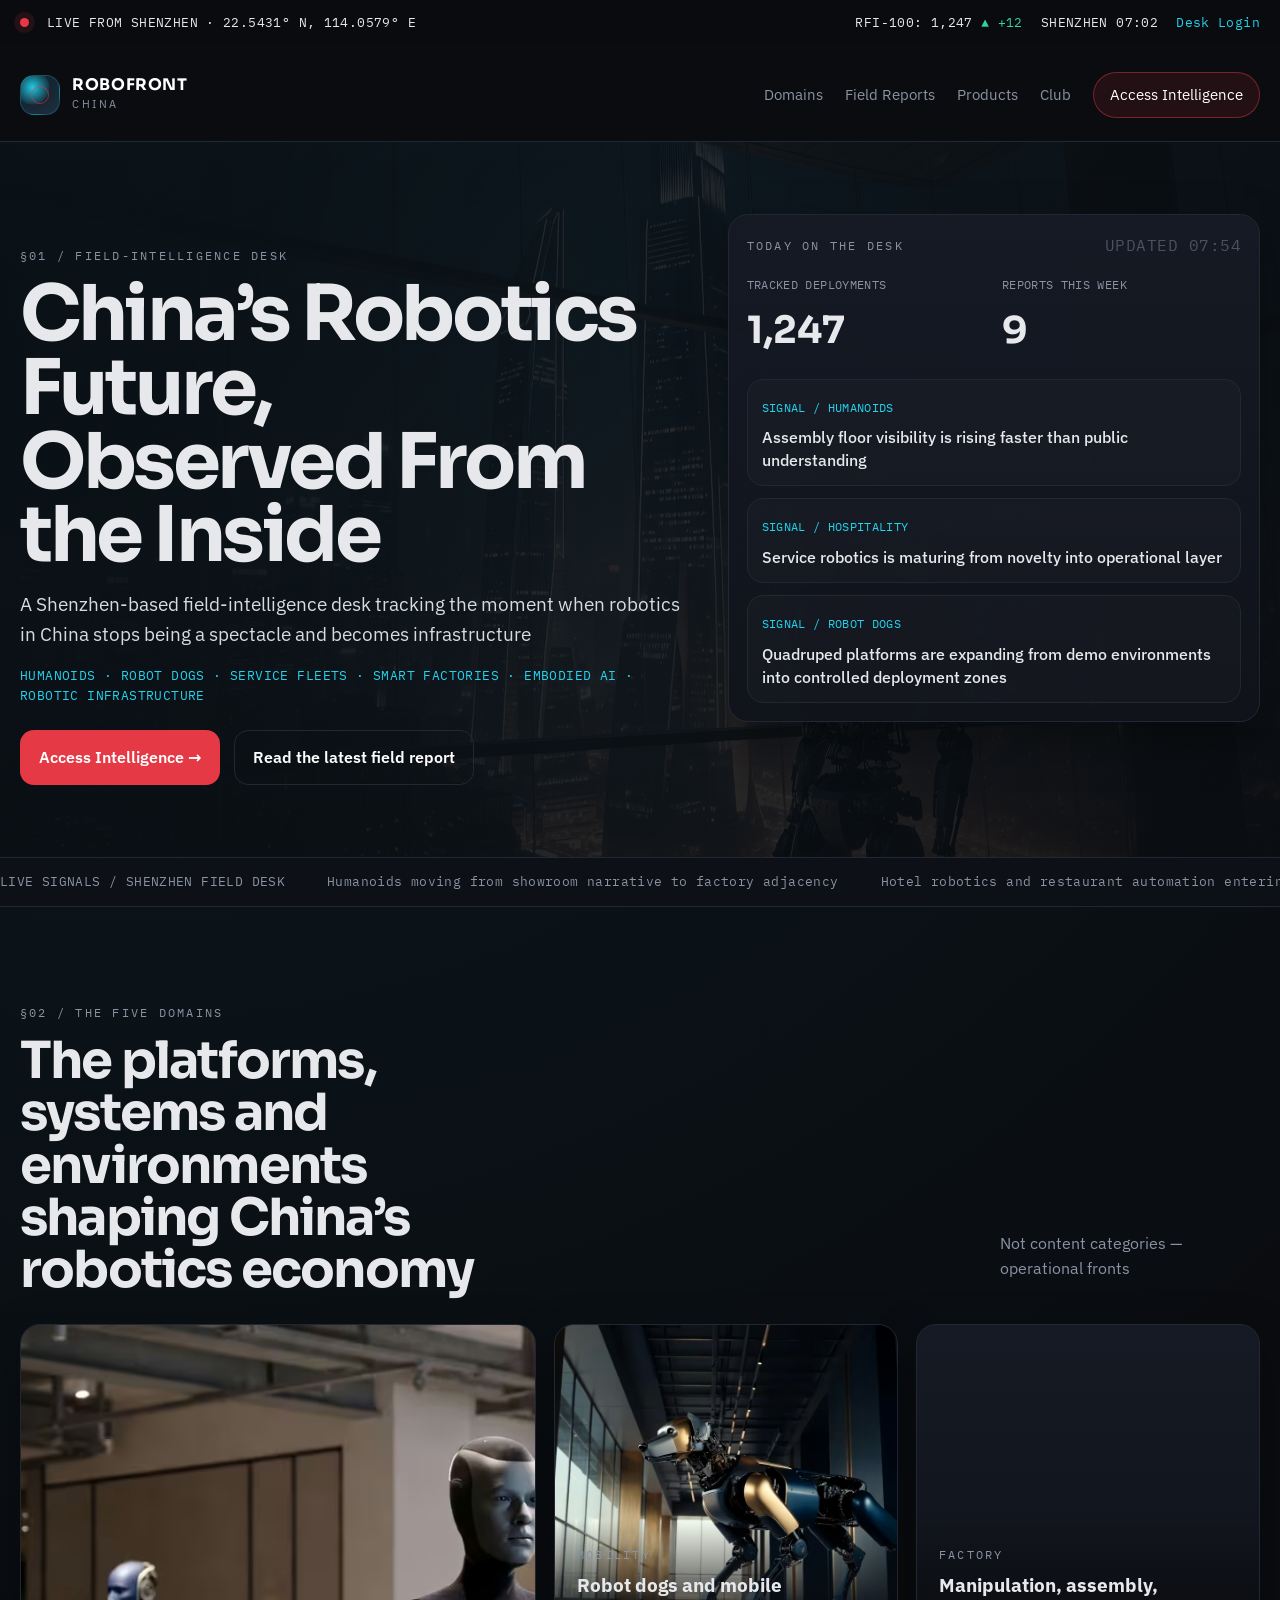
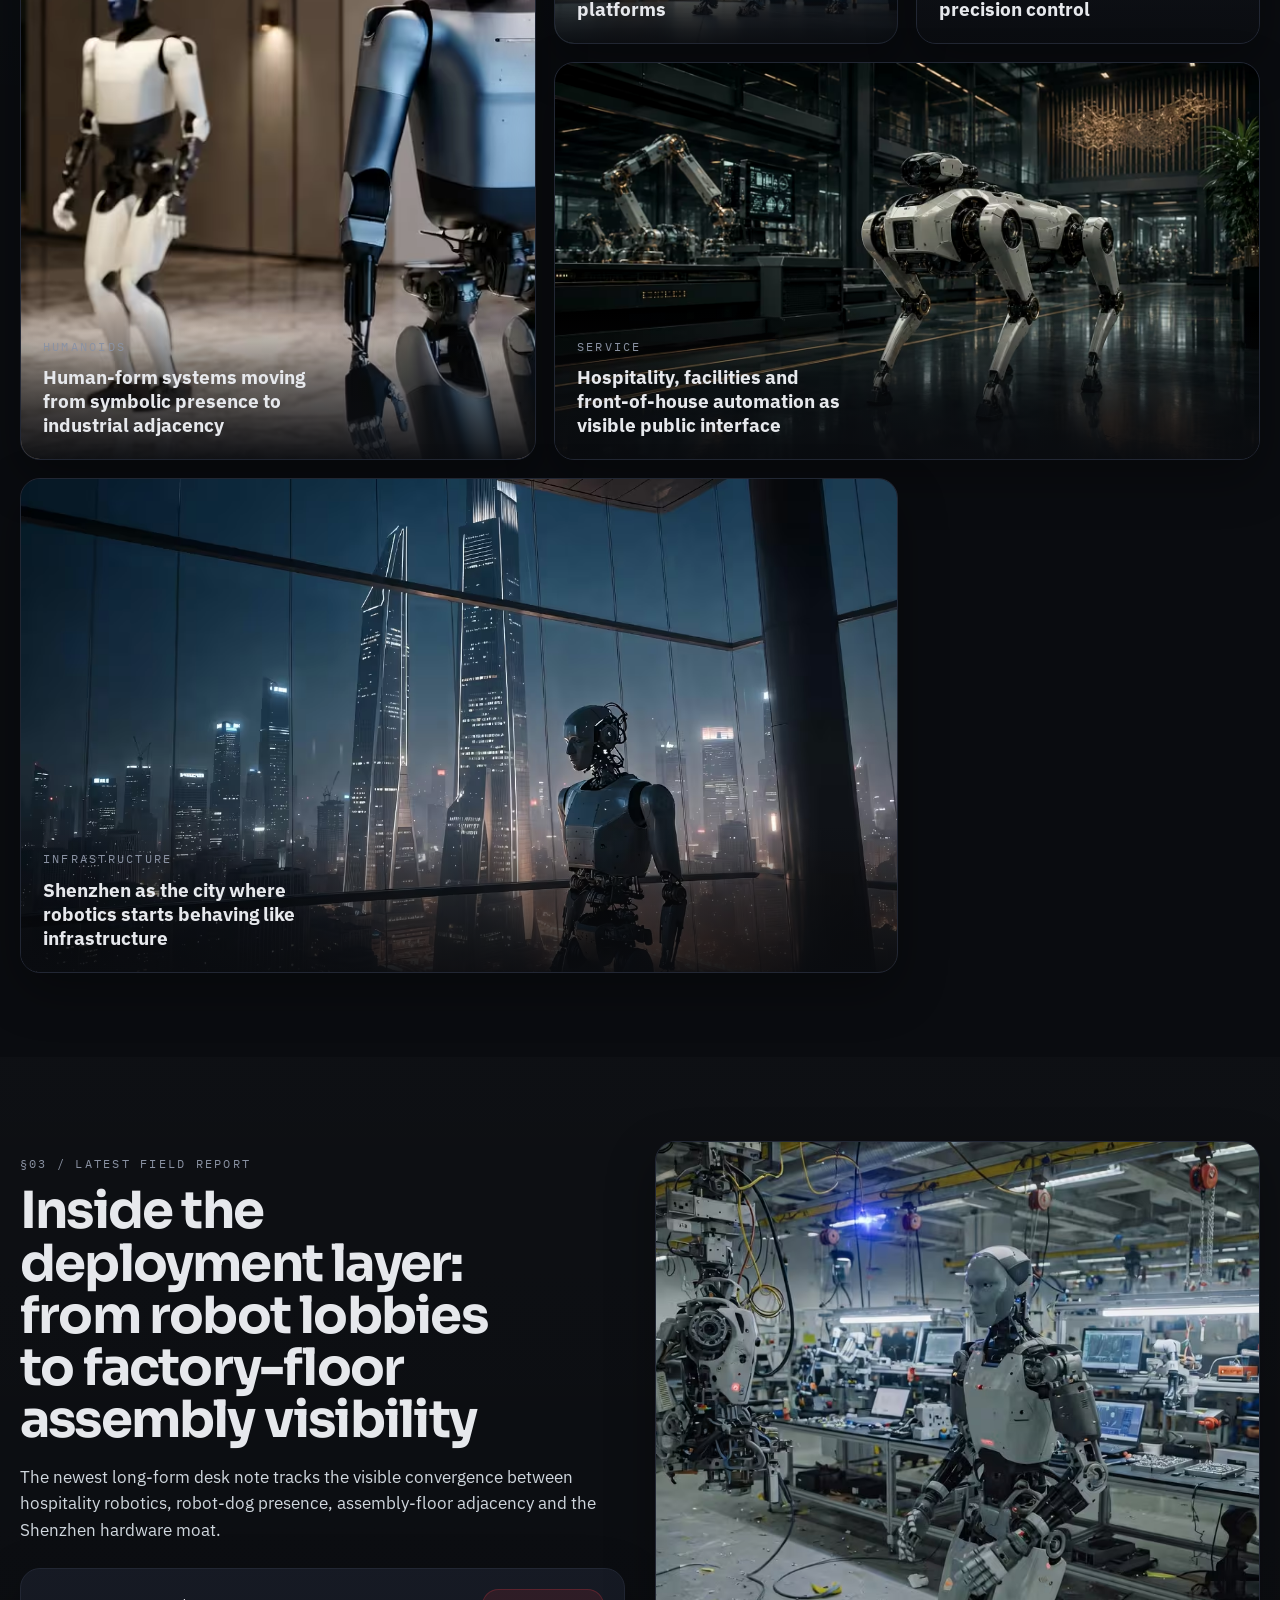
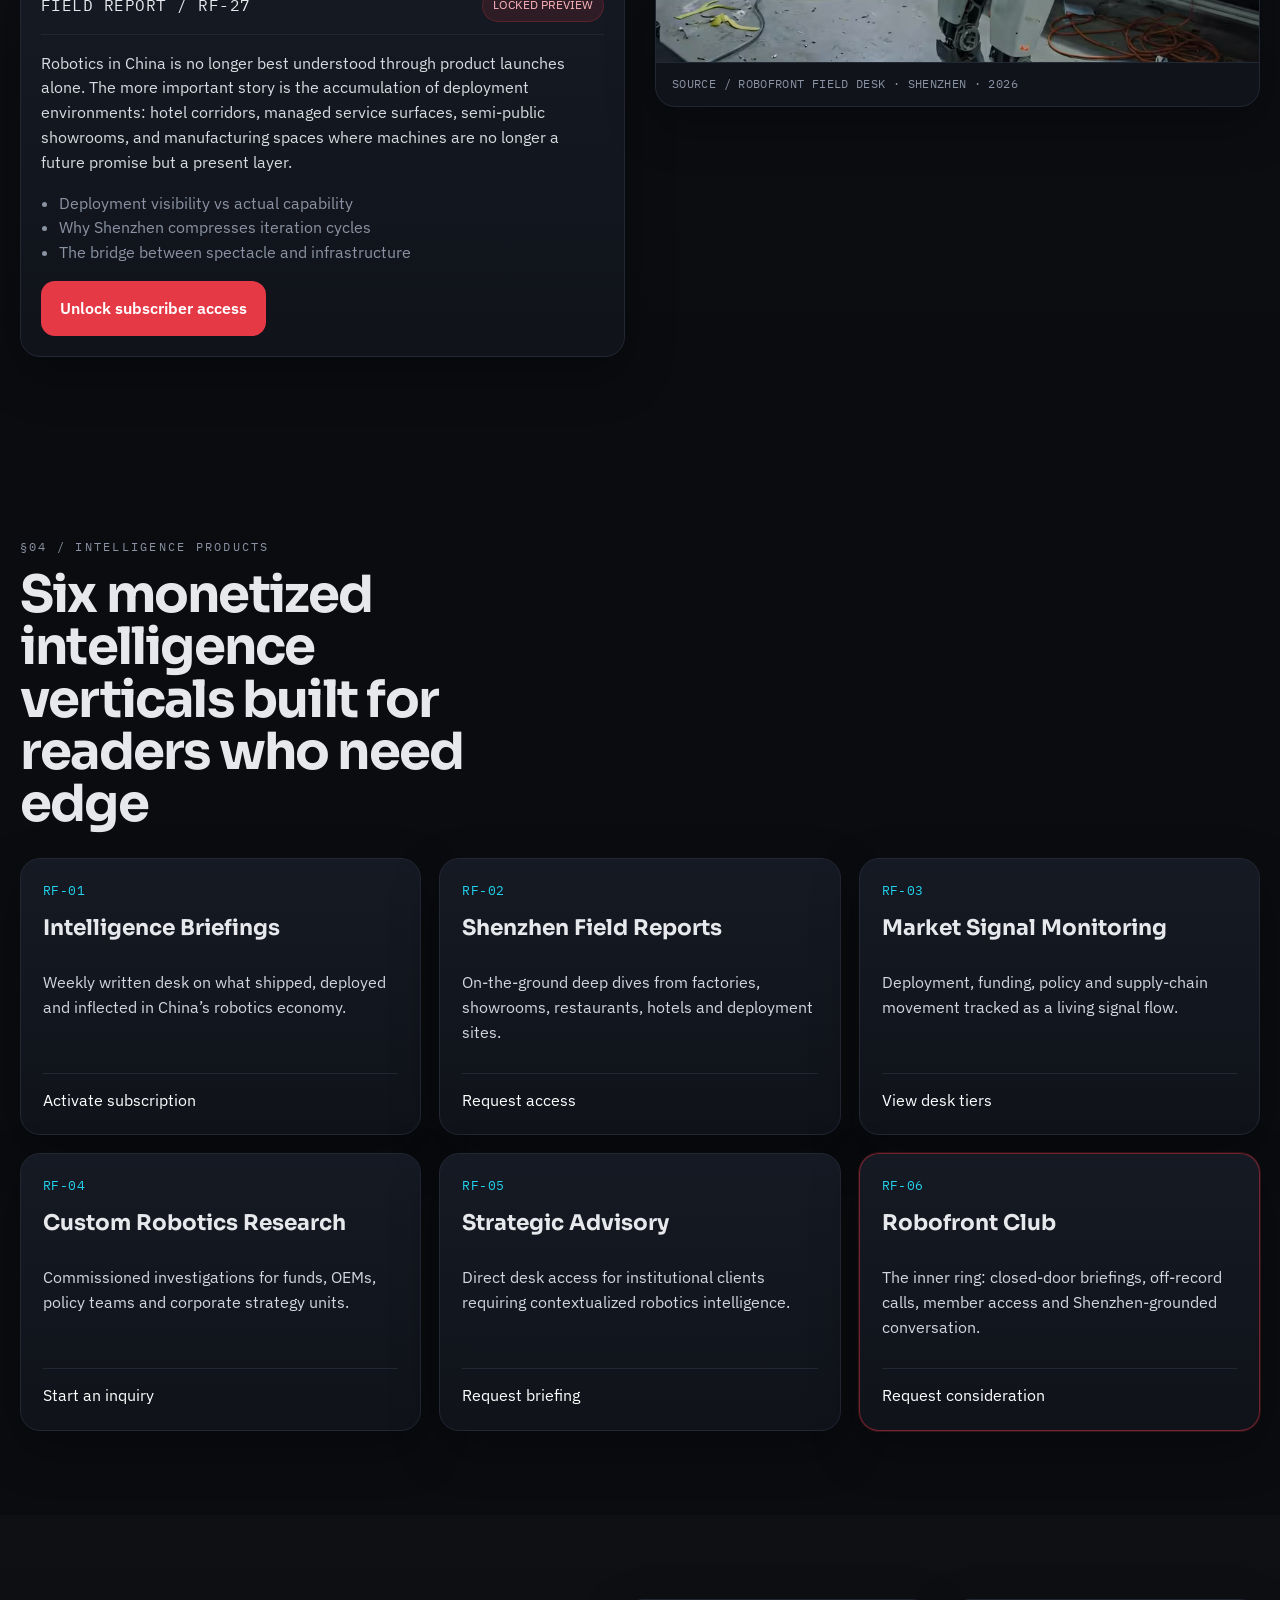
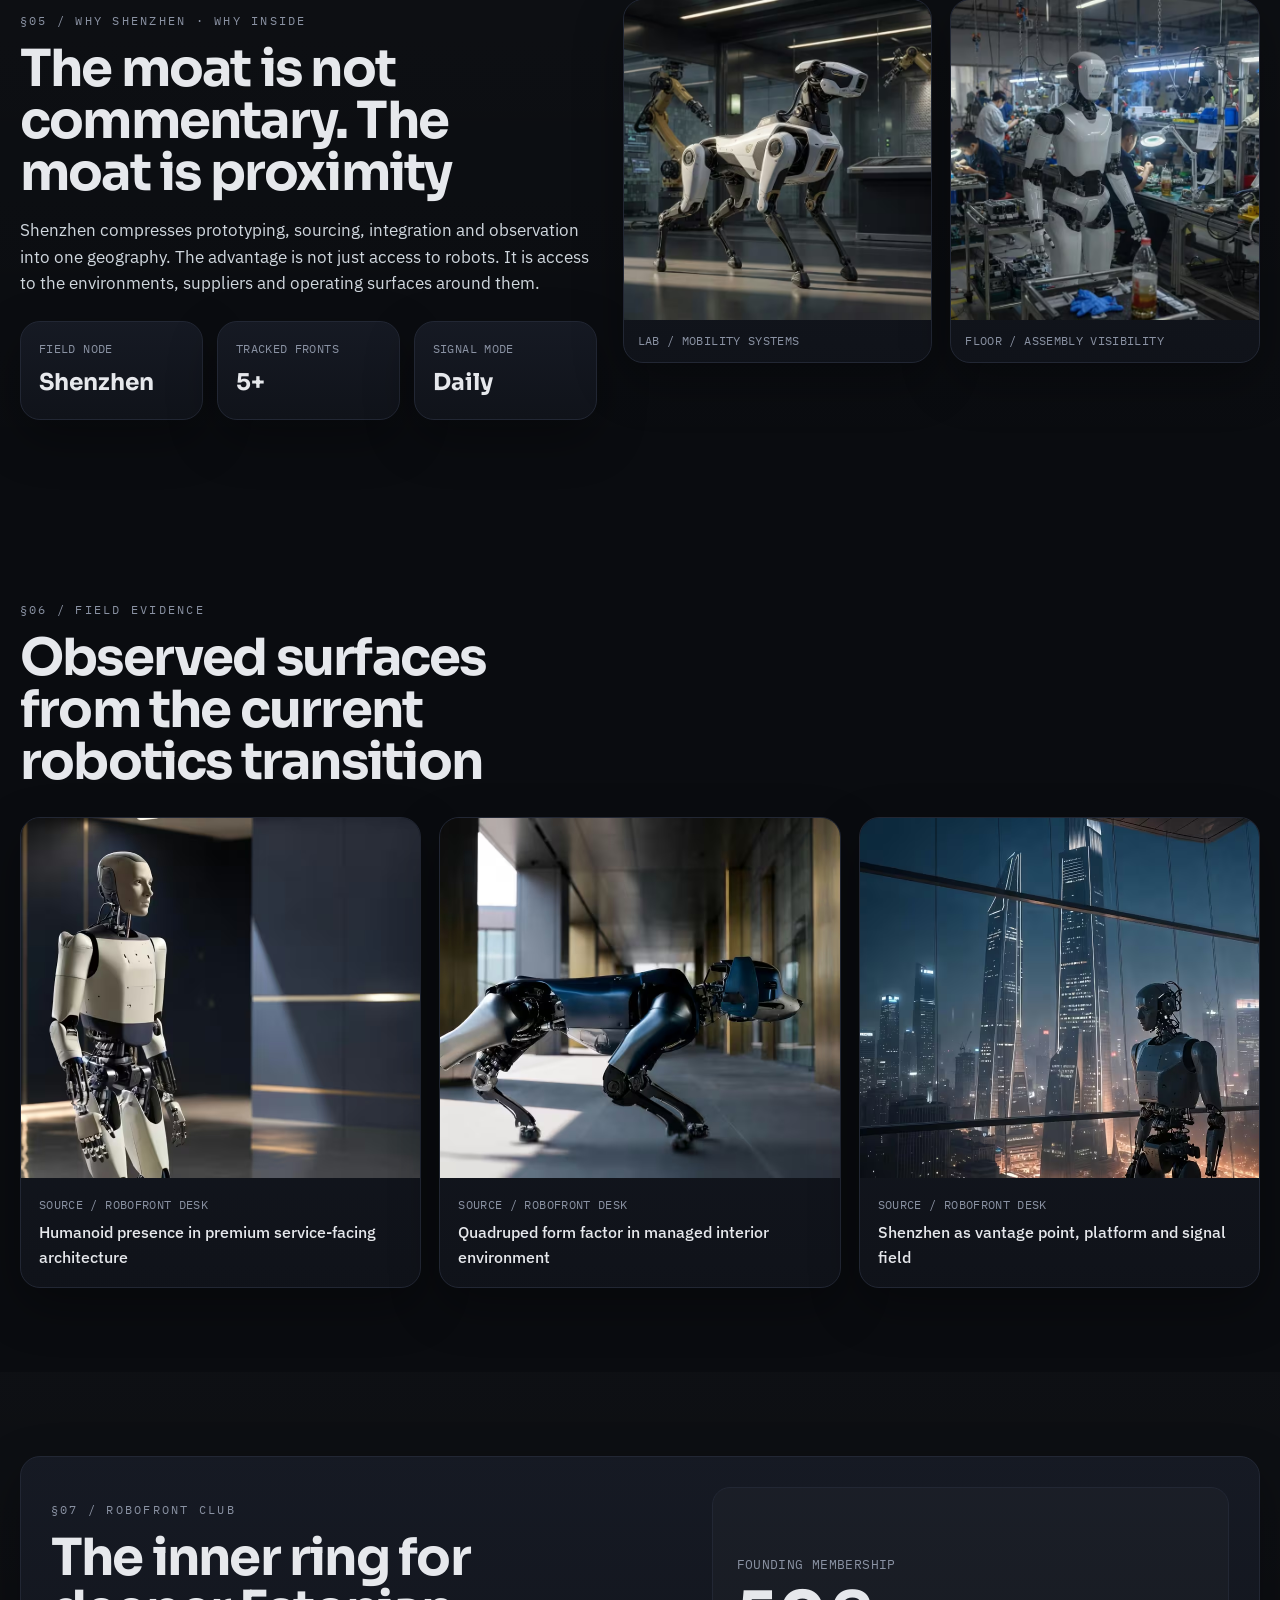
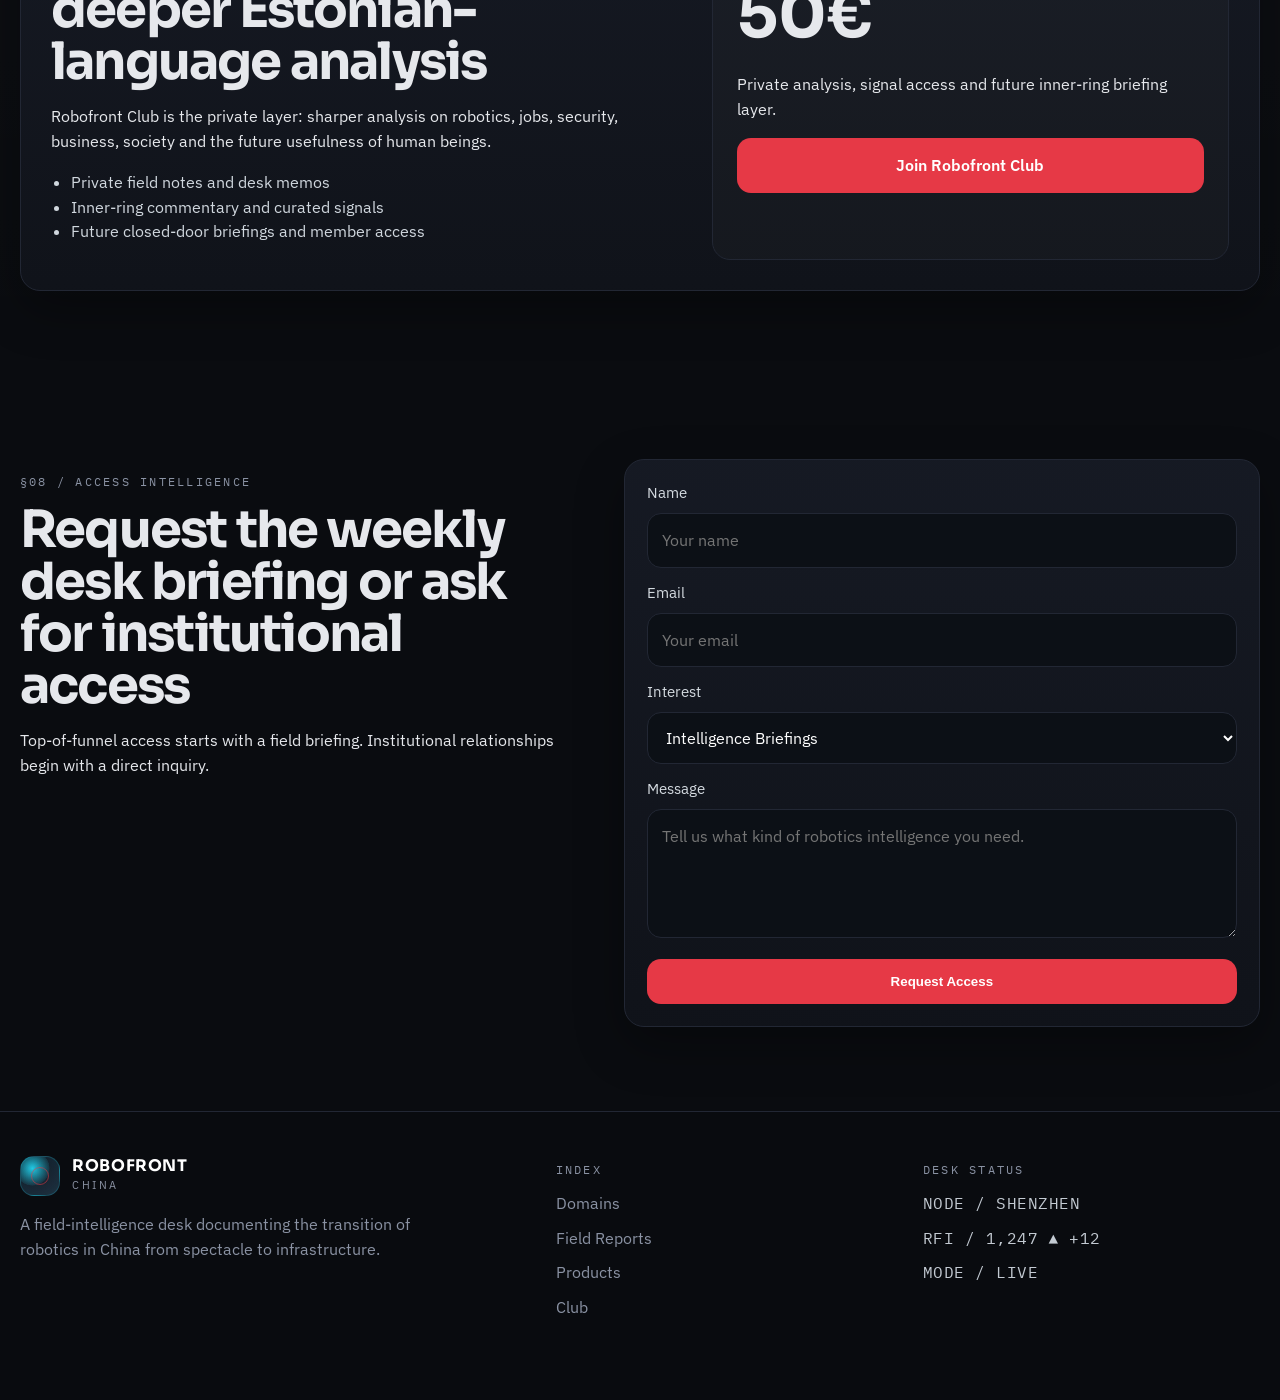
==== commit 0d348afd: "Add files via upload" ====
--- a/index.html
+++ b/index.html
@@ -65,7 +65,279 @@
     ]
   }
   </script>
-  <link rel="stylesheet" href="style.css" />
+  <style>picture{display:contents}@font-face{font-family:"IBM Plex Sans";font-style:normal;font-weight:400;font-display:swap;src:url("ibm-plex-sans-400.woff2") format("woff2");}@font-face{font-family:"IBM Plex Sans";font-style:normal;font-weight:500;font-display:swap;src:url("ibm-plex-sans-500.woff2") format("woff2");}@font-face{font-family:"IBM Plex Sans";font-style:normal;font-weight:600;font-display:swap;src:url("ibm-plex-sans-600.woff2") format("woff2");}@font-face{font-family:"IBM Plex Sans";font-style:normal;font-weight:700;font-display:swap;src:url("ibm-plex-sans-700.woff2") format("woff2");}@font-face{font-family:"IBM Plex Mono";font-style:normal;font-weight:400;font-display:swap;src:url("ibm-plex-mono-400.woff2") format("woff2");}@font-face{font-family:"IBM Plex Mono";font-style:normal;font-weight:500;font-display:swap;src:url("ibm-plex-mono-500.woff2") format("woff2");}@font-face{font-family:"IBM Plex Mono";font-style:normal;font-weight:600;font-display:swap;src:url("ibm-plex-mono-600.woff2") format("woff2");}@font-face{font-family:"Sora";font-style:normal;font-weight:600;font-display:swap;src:url("sora-600.woff2") format("woff2");}@font-face{font-family:"Sora";font-style:normal;font-weight:700;font-display:swap;src:url("sora-700.woff2") format("woff2");}@font-face{font-family:"Sora";font-style:normal;font-weight:800;font-display:swap;src:url("sora-800.woff2") format("woff2");}
+
+:root{
+  --bg:#0A0C10;
+  --surface:#10131A;
+  --surface-2:#161A24;
+  --border:#222734;
+  --text:#E6E8EC;
+  --muted:#8A92A3;
+  --faint:#4A5163;
+  --red:#E63946;
+  --cyan:#22D3EE;
+  --green:#34D399;
+  --shadow:0 18px 50px rgba(0,0,0,.32);
+  --radius:20px;
+  --max:1240px;
+}
+*{box-sizing:border-box}
+html{scroll-behavior:smooth}
+body{margin:0;background:var(--bg);color:var(--text);font-family:'IBM Plex Sans',system-ui,sans-serif;line-height:1.55;background-image:radial-gradient(circle at 10% 0%, rgba(34,211,238,.08), transparent 22%), linear-gradient(to bottom, rgba(255,255,255,.02), transparent 180px);}
+a{color:inherit;text-decoration:none}
+img{display:block;max-width:100%;height:auto}
+.container{width:min(var(--max), calc(100% - 40px));margin:0 auto}
+.mono{font-family:'IBM Plex Mono', monospace;letter-spacing:.03em}
+.eyebrow{font-size:.78rem;color:var(--muted);text-transform:uppercase;letter-spacing:.18em}
+.faint{color:var(--faint)}
+.panel{background:linear-gradient(180deg, rgba(22,26,36,.98), rgba(16,19,26,.98)); border:1px solid var(--border); border-radius:var(--radius); box-shadow:var(--shadow)}
+.command-bar{border-bottom:1px solid #0A0C10;background:#090b0f;position:sticky;top:0;z-index:1000}
+.command-inner{display:flex;justify-content:space-between;align-items:center;gap:18px;padding:10px 0;font-size:.8rem}
+.command-left,.command-right{display:flex;align-items:center;gap:18px;flex-wrap:wrap}
+.command-right a{color:var(--cyan)}
+.live-dot{width:9px;height:9px;border-radius:50%;background:var(--red);box-shadow:0 0 0 6px rgba(230,57,70,.12)}
+.up{color:var(--green);font-style:normal}
+.site-header{position:sticky;top:41px;z-index:999;background:#0A0C10;backdrop-filter:blur(12px);border-top:1px solid #0A0C10;border-bottom:1px solid rgba(34,39,52,.7);margin-top:-1px}
+.nav-row{display:flex;align-items:center;justify-content:space-between;padding:16px 0;gap:20px}
+.brand{display:flex;align-items:center;gap:12px}
+.brand strong{display:block;font-family:'Sora', sans-serif;font-size:1rem;line-height:1;color:#fff;letter-spacing:.04em}
+.brand small{display:block;color:var(--muted);letter-spacing:.23em;font-size:.69rem;margin-top:3px}
+.brand-mark{width:40px;height:40px;border-radius:14px;background:radial-gradient(circle at 30% 30%, rgba(34,211,238,.95), rgba(34,211,238,.1) 45%, transparent 46%), linear-gradient(145deg,#0f1620,#1e2938);border:1px solid rgba(34,211,238,.25);position:relative;box-shadow:inset 0 0 24px rgba(34,211,238,.08)}
+.brand-mark::after{content:'';position:absolute;inset:10px;border-radius:50%;border:1px solid rgba(230,57,70,.55)}
+.site-nav{display:flex;align-items:center;gap:22px}
+.site-nav a{color:var(--muted);font-size:.95rem}
+.site-nav a:hover{color:#fff}
+.nav-cta{padding:10px 16px;border:1px solid rgba(230,57,70,.45);background:rgba(230,57,70,.11);border-radius:999px;color:#fff!important}
+.menu-toggle{display:none;background:none;border:none;color:#fff;font-size:1.5rem}
+.hero{position:relative;padding:72px 0 42px;overflow:hidden}
+.hero-bg{position:absolute;inset:0;background-image:linear-gradient(90deg, rgba(10,12,16,.95) 15%, rgba(10,12,16,.82) 42%, rgba(10,12,16,.78) 60%, rgba(10,12,16,.92) 100%), url('hero.jpg'); background-size:cover; background-position:center; opacity:.55}
+.hero-grid{position:relative;display:grid;grid-template-columns:1.12fr .88fr;gap:30px;align-items:start}
+.hero-copy{padding:20px 0 30px}
+.hero h1{margin:.35rem 0 1rem;font-family:'Sora', sans-serif;font-size:clamp(3rem, 6vw, 6rem);line-height:.96;letter-spacing:-.045em;max-width:11ch}
+.subhead{font-size:1.2rem;color:#d6dbe2;max-width:680px;margin:0 0 1rem}
+.hero-line{color:var(--cyan);font-size:.84rem;max-width:700px}
+.hero-actions{display:flex;gap:14px;flex-wrap:wrap;margin-top:24px}
+.btn{display:inline-flex;align-items:center;justify-content:center;padding:14px 18px;border-radius:14px;font-weight:600;border:1px solid var(--border);transition:.2s ease}
+.btn:hover{transform:translateY(-1px)}
+.btn-primary{background:var(--red);color:#fff;border-color:rgba(230,57,70,.75)}
+.btn-secondary{background:transparent;color:#fff}
+.hero-panel{padding:18px}
+.panel-head{display:flex;align-items:center;justify-content:space-between;gap:12px;margin-bottom:18px}
+.metric-row{display:grid;grid-template-columns:1fr 1fr;gap:16px;margin-bottom:18px}
+.metric-row label{display:block;color:var(--muted);font-size:.75rem;text-transform:uppercase;margin-bottom:8px}
+.metric-row strong{font-size:2.35rem;font-family:'Sora',sans-serif}
+.signal-list{display:grid;gap:12px}
+.signal-list article{padding:14px;border:1px solid var(--border);border-radius:16px;background:rgba(255,255,255,.015)}
+.signal-list h3{font-size:1rem;line-height:1.4;margin:.5rem 0 0;font-weight:500}
+.signal-tag{font-size:.72rem;color:var(--cyan)}
+.ticker-wrap{border-top:1px solid var(--border);border-bottom:1px solid var(--border);overflow:hidden;background:#0d1016}
+.ticker-track{display:flex;gap:42px;padding:14px 0;white-space:nowrap;animation:ticker 30s linear infinite;font-size:.8rem;color:var(--muted)}
+@keyframes ticker{from{transform:translateX(0)}to{transform:translateX(-50%)}}
+.section{padding:84px 0}
+.section.alt{background:linear-gradient(180deg, rgba(255,255,255,.015), rgba(255,255,255,0))}
+.section-title-row{display:flex;justify-content:space-between;gap:20px;align-items:end;margin-bottom:28px}
+.section-title-row h2,.feature-copy h2,.inside-copy h2,.club-grid h2,.briefing-grid h2{font-family:'Sora', sans-serif;font-size:clamp(2rem, 4vw, 3.6rem);line-height:1.02;letter-spacing:-.035em;max-width:13ch;margin:.45rem 0 0}
+.section-kicker{color:var(--muted);max-width:260px}
+.domain-grid{display:grid;grid-template-columns:1.2fr .8fr .8fr;gap:18px}
+.domain-card{overflow:hidden;position:relative;min-height:320px}
+.domain-card.tall{grid-row:span 2;min-height:680px}
+.domain-card.wide{grid-column:span 2;min-height:320px}
+.domain-card img{width:100%;height:100%;object-fit:cover;filter:saturate(.92) contrast(1.02)}
+.card-copy{position:absolute;left:0;right:0;bottom:0;padding:22px;background:linear-gradient(to top, rgba(10,12,16,.95), rgba(10,12,16,.55), transparent)}
+.card-copy h3{margin:.5rem 0 0;font-size:1.2rem;line-height:1.25;max-width:24ch}
+.feature-grid{display:grid;grid-template-columns:1fr 1fr;gap:30px;align-items:start}
+.feature-copy>p:not(.eyebrow), .inside-copy>p:not(.eyebrow), .briefing-grid>p:not(.eyebrow){color:#d0d7de;font-size:1.08rem}
+.locked-preview{padding:20px;margin-top:24px}
+.locked-head{display:flex;justify-content:space-between;align-items:center;gap:15px;border-bottom:1px solid var(--border);padding-bottom:12px;margin-bottom:12px}
+.lock{font-size:.75rem;padding:6px 10px;border-radius:999px;background:rgba(230,57,70,.12);color:#ffb6bd;border:1px solid rgba(230,57,70,.24)}
+.locked-preview p{color:#d7dce2}
+.locked-preview ul{padding-left:18px;color:var(--muted)}
+.feature-media{overflow:hidden}
+.feature-media img{width:100%;height:520px;object-fit:cover}
+.caption{padding:12px 16px;color:var(--muted);font-size:.75rem;border-top:1px solid var(--border)}
+.product-grid{display:grid;grid-template-columns:repeat(3, 1fr);gap:18px}
+.product-card{padding:22px;display:flex;flex-direction:column;min-height:245px}
+.product-card .code{color:var(--cyan);font-size:.82rem}
+.product-card h3{font-size:1.35rem;margin:.6rem 0 .6rem;font-family:'Sora',sans-serif}
+.product-card p{color:#d0d7de;flex:1}
+.product-card a{color:#fff;border-top:1px solid var(--border);padding-top:14px;margin-top:12px}
+.product-card.highlight{border-color:rgba(230,57,70,.45);box-shadow:0 0 0 1px rgba(230,57,70,.18), var(--shadow)}
+.inside-grid{display:grid;grid-template-columns:.95fr 1.05fr;gap:26px;align-items:start}
+.mini-stats{display:grid;grid-template-columns:repeat(3,1fr);gap:14px;margin-top:24px}
+.mini-stat{padding:18px}
+.mini-stat span{display:block;color:var(--muted);font-size:.75rem;margin-bottom:6px}
+.mini-stat strong{font-family:'Sora', sans-serif;font-size:1.45rem}
+.inside-media-grid{display:grid;grid-template-columns:1fr 1fr;gap:18px}
+.inside-media-grid figure{overflow:hidden;margin:0}
+.inside-media-grid img{width:100%;height:320px;object-fit:cover}
+.inside-media-grid figcaption{padding:12px 14px;color:var(--muted);font-size:.74rem}
+.evidence-grid{display:grid;grid-template-columns:repeat(3,1fr);gap:18px}
+.evidence-card{overflow:hidden;margin:0}
+.evidence-card img{width:100%;height:360px;object-fit:cover}
+.evidence-card figcaption{padding:18px}
+.evidence-card figcaption span{display:block;color:var(--muted);font-size:.73rem;margin-bottom:6px}
+.evidence-card figcaption strong{font-size:1rem;line-height:1.4;font-weight:500}
+.club-section .club-grid{display:grid;grid-template-columns:1.1fr .9fr;gap:28px;padding:30px}
+.club-list{padding-left:20px;color:#d0d7de}
+.club-box{border:1px solid var(--border);border-radius:18px;padding:24px;background:rgba(255,255,255,.02);display:flex;flex-direction:column;justify-content:center}
+.club-box span{color:var(--muted);font-size:.8rem}
+.club-box strong{font-family:'Sora', sans-serif;font-size:4rem;line-height:1;margin:10px 0 8px}
+.briefing-grid{display:grid;grid-template-columns:.95fr 1.05fr;gap:28px;align-items:start}
+.briefing-form{padding:22px;display:grid;gap:14px}
+.briefing-form label span{display:block;font-size:.92rem;color:#d4dae0;margin-bottom:8px}
+.briefing-form input,.briefing-form select,.briefing-form textarea{width:100%;padding:14px 14px;border-radius:14px;border:1px solid var(--border);background:#0c1016;color:#fff;font:inherit}
+.site-footer{padding:44px 0 70px;border-top:1px solid var(--border);background:#090b0f}
+.footer-grid{display:grid;grid-template-columns:1.2fr .8fr .8fr;gap:30px}
+.footer-brand{margin-bottom:14px}
+.site-footer p{color:var(--muted);max-width:42ch}
+.site-footer ul{list-style:none;padding:0;margin:10px 0 0}
+.site-footer li{margin:10px 0;color:var(--muted)}
+.status-list li{color:#c3cad2}
+@media (max-width: 1080px){
+  .hero-grid,.feature-grid,.inside-grid,.briefing-grid,.club-section .club-grid,.footer-grid{grid-template-columns:1fr}
+  .domain-grid,.product-grid,.evidence-grid,.inside-media-grid{grid-template-columns:1fr 1fr}
+  .domain-card.tall,.domain-card.wide{grid-row:auto;grid-column:auto;min-height:320px}
+}
+@media (max-width: 780px){
+  .site-nav{display:none}
+  .menu-toggle{display:block}
+  .container{width:min(calc(100% - 24px), var(--max))}
+  .section{padding:58px 0}
+  .hero{padding:48px 0 24px}
+  .hero-grid,.metric-row,.domain-grid,.product-grid,.evidence-grid,.inside-media-grid,.mini-stats{grid-template-columns:1fr}
+  .feature-media img,.inside-media-grid img,.evidence-card img{height:auto}
+  .command-right{display:none}
+  .section-title-row{flex-direction:column;align-items:flex-start}
+  .club-box strong{font-size:3rem}
+}
+
+  
+/* --- V3.2 fixed header anti-flicker patch --- */
+body{
+  padding-top:142px;
+}
+.command-bar{
+  position:fixed!important;
+  top:0!important;
+  left:0!important;
+  right:0!important;
+  height:46px!important;
+  min-height:46px!important;
+  background:#090b0f!important;
+  border-bottom:0!important;
+  z-index:3000!important;
+  transform:translateZ(0);
+  -webkit-transform:translateZ(0);
+}
+.command-inner{
+  height:46px!important;
+  padding-top:0!important;
+  padding-bottom:0!important;
+}
+.site-header{
+  position:fixed!important;
+  top:45px!important;
+  left:0!important;
+  right:0!important;
+  height:97px!important;
+  min-height:97px!important;
+  margin-top:0!important;
+  background:#0A0C10!important;
+  border-top:2px solid #0A0C10!important;
+  border-bottom:1px solid #222734!important;
+  z-index:2999!important;
+  transform:translateZ(0);
+  -webkit-transform:translateZ(0);
+}
+.nav-row{
+  height:96px!important;
+  padding-top:0!important;
+  padding-bottom:0!important;
+}
+.hero{
+  padding-top:72px;
+}
+@media (max-width: 780px){
+  body{
+    padding-top:142px;
+  }
+  .command-bar{
+    height:46px!important;
+    min-height:46px!important;
+    overflow:hidden!important;
+  }
+  .command-inner{
+    height:46px!important;
+    min-height:46px!important;
+    overflow:hidden!important;
+  }
+  .site-header{
+    top:45px!important;
+    height:97px!important;
+    min-height:97px!important;
+    background:#0A0C10!important;
+  }
+  .nav-row{
+    height:96px!important;
+  }
+  .hero{
+    padding-top:34px;
+  }
+}
+
+  .form-status{margin:14px 0 0;font:500 14px/1.5 "IBM Plex Mono",monospace;letter-spacing:.02em}.form-status.ok{color:#C8A24A}.form-status.err{color:#e2675a}.briefing-form button[disabled]{opacity:.55;cursor:progress}@media (max-width:780px){.nav-row{position:relative}.site-nav.open{display:flex;flex-direction:column;align-items:stretch;gap:0;position:absolute;top:100%;left:0;right:0;background:#0C1014;border-top:1px solid rgba(255,255,255,.08);box-shadow:0 18px 44px rgba(0,0,0,.55);padding:6px 0;z-index:60}.site-nav.open a{display:block;width:100%;padding:15px 22px;font-size:1.02rem;color:#E9EEF1;border-bottom:1px solid rgba(255,255,255,.05)}.site-nav.open a:hover{background:rgba(255,255,255,.03)}.site-nav.open .nav-cta{margin:10px 18px 8px;border-radius:10px;text-align:center;border-bottom:none;color:#fff}.menu-toggle[aria-expanded="true"]{color:#E5484D}}
+/* ===== multi-page additions ===== */
+.page-hero{padding:clamp(54px,9vw,120px) 0 clamp(34px,5vw,52px);border-bottom:1px solid rgba(255,255,255,.07);position:relative}
+.page-hero .eyebrow{margin-bottom:18px}
+.page-hero h1{font-size:clamp(2.1rem,6.4vw,3.7rem);line-height:1.03;letter-spacing:-.025em;margin:.1em 0 .45em;max-width:18ch}
+.lede{font-size:clamp(1.08rem,2.4vw,1.38rem);color:var(--muted);max-width:54ch;line-height:1.55}
+.prose-section{padding:clamp(42px,7vw,88px) 0;border-bottom:1px solid rgba(255,255,255,.05)}
+.prose-section:last-of-type{border-bottom:none}
+.prose h2{font-size:clamp(1.55rem,3.6vw,2.3rem);letter-spacing:-.015em;line-height:1.12;margin:0 0 .55em;max-width:24ch}
+.prose h3{font-size:1.15rem;letter-spacing:-.01em;margin:1.6em 0 .4em}
+.prose p{color:var(--muted);line-height:1.72;max-width:64ch;margin:0 0 1.15em;font-size:1.03rem}
+.prose p strong{color:#fff;font-weight:600}
+.prose ul{list-style:none;padding:0;margin:0 0 1.3em;max-width:64ch}
+.prose ul li{position:relative;padding:0 0 0 22px;margin:0 0 .7em;color:var(--muted);line-height:1.6}
+.prose ul li::before{content:"";position:absolute;left:0;top:.55em;width:8px;height:2px;background:var(--brass,#C8A24A)}
+.media{border-radius:16px;overflow:hidden;border:1px solid rgba(255,255,255,.07);background:#0e141a}
+.media img{width:100%;height:100%;object-fit:cover;display:block}
+.domain-row{display:grid;grid-template-columns:1.05fr 1fr;gap:clamp(24px,4vw,52px);align-items:center;margin:0 0 clamp(34px,5vw,64px)}
+.domain-row:nth-child(even) .media{order:2}
+.domain-row .media{aspect-ratio:4/3}
+.domain-row .tag{font:600 .72rem/1 "IBM Plex Mono",monospace;letter-spacing:.18em;color:var(--brass,#C8A24A);text-transform:uppercase}
+.tier-grid{display:grid;grid-template-columns:repeat(auto-fit,minmax(280px,1fr));gap:18px;margin-top:8px}
+.tier{display:flex;flex-direction:column;gap:10px}
+.tier .rf{font:600 .72rem/1 "IBM Plex Mono",monospace;letter-spacing:.16em;color:var(--muted)}
+.tier h3{margin:0;font-size:1.18rem}
+.tier .who{font:500 .8rem/1.4 "IBM Plex Mono",monospace;color:var(--brass,#C8A24A);letter-spacing:.02em}
+.tier p{color:var(--muted);line-height:1.6;font-size:.96rem;margin:0;flex:1}
+.tier .btn{margin-top:8px;align-self:flex-start}
+.cta-band{padding:clamp(48px,8vw,96px) 0}
+.cta-band .panel{padding:clamp(30px,5vw,52px);text-align:center;background:linear-gradient(160deg,#11181f,#0c1014)}
+.cta-band h2{font-size:clamp(1.6rem,4vw,2.5rem);letter-spacing:-.02em;margin:0 0 .4em}
+.cta-band p{color:var(--muted);max-width:48ch;margin:0 auto 1.4em;line-height:1.6}
+.facts{display:flex;flex-wrap:wrap;gap:14px;margin:6px 0 0}
+.facts .fact{flex:1 1 150px;border:1px solid rgba(255,255,255,.08);border-radius:12px;padding:16px 18px;background:#0e141a}
+.facts .fact b{display:block;font-size:1.5rem;letter-spacing:-.02em}
+.facts .fact span{font:500 .72rem/1.3 "IBM Plex Mono",monospace;letter-spacing:.1em;color:var(--muted);text-transform:uppercase}
+@media (max-width:760px){.domain-row{grid-template-columns:1fr}.domain-row:nth-child(even) .media{order:0}}
+/* ===== mobile menu polish ===== */
+@media (max-width:780px){
+  .site-nav.open{background:#0b0f13;box-shadow:0 24px 60px rgba(0,0,0,.7)}
+  .site-nav.open .nav-cta{background:#E5484D !important;color:#fff !important;border:none !important;
+    margin:12px 18px 10px;border-radius:11px;text-align:center;padding:15px 20px;font-weight:600}
+  .site-nav.open .nav-cta:hover{background:#d83b40 !important}
+}
+
+@media (max-width:760px){.page-hero h1{max-width:none}section .container[style*='grid-template-columns:1fr 1fr']{grid-template-columns:1fr !important}}
+@media (max-width:780px){
+  .site-nav.open .nav-cta{width:auto !important;box-sizing:border-box;margin:12px 18px 14px !important;
+    background:#E5484D !important;color:#fff !important;border:none !important;border-radius:11px;
+    text-align:center;padding:15px 20px;font-weight:600;display:block}
+}
+</style>
 </head>
 <body>
   <div class="command-bar">
@@ -382,6 +654,113 @@
       </div>
     </div>
   </footer>
-  <script src="app.js"></script>
+  <script>
+
+const counters = document.querySelectorAll('[data-count]');
+const observer = new IntersectionObserver((entries)=>{
+  entries.forEach(entry=>{
+    if(entry.isIntersecting){
+      const el = entry.target;
+      const target = Number(el.dataset.count || 0);
+      if(window.matchMedia('(prefers-reduced-motion: reduce)').matches){ el.textContent = target.toLocaleString(); observer.unobserve(el); return; }
+      let start = 0;
+      const duration = 800;
+      const startTime = performance.now();
+      const tick = (now)=>{
+        const progress = Math.min((now-startTime)/duration, 1);
+        const eased = 1 - Math.pow(1-progress, 3);
+        el.textContent = Math.floor(eased * target).toLocaleString();
+        if(progress < 1) requestAnimationFrame(tick);
+      };
+      requestAnimationFrame(tick);
+      observer.unobserve(el);
+    }
+  });
+},{threshold:0.4});
+counters.forEach(el=>observer.observe(el));
+
+/* ---- Access form: FormSubmit relay (no backend needed) ---- */
+const ROBOFRONT_EMAIL = 'partners@robofront.io';   // <- change here if the inbox changes
+const form = document.querySelector('.briefing-form');
+const statusEl = form ? form.querySelector('.form-status') : null;
+function setStatus(msg, kind){
+  if(!statusEl) return;
+  statusEl.textContent = msg;
+  statusEl.className = 'form-status ' + (kind||'');
+  statusEl.hidden = false;
+}
+form?.addEventListener('submit', async (e)=>{
+  e.preventDefault();
+  if(form._honey && form._honey.value) return;          // bot caught
+  const btn = form.querySelector('button[type=submit]');
+  const data = new FormData(form);
+  data.append('_subject', 'Robofront access request \u2014 ' + (data.get('interest')||''));
+  data.append('_captcha', 'false');
+  data.append('_template', 'table');
+  btn.disabled = true; const label = btn.textContent; btn.textContent = 'Sending\u2026';
+  setStatus('Sending your request\u2026', '');
+  try{
+    const res = await fetch('https://formsubmit.co/ajax/' + ROBOFRONT_EMAIL, {
+      method:'POST', headers:{'Accept':'application/json'}, body:data
+    });
+    if(!res.ok) throw new Error('http '+res.status);
+    form.reset();
+    setStatus('Request received. The desk will be in touch shortly.', 'ok');
+  }catch(err){
+    setStatus('Could not send right now \u2014 email ' + ROBOFRONT_EMAIL + ' directly.', 'err');
+  }finally{
+    btn.disabled = false; btn.textContent = label;
+  }
+});
+
+/* ---- Product CTAs: preselect Interest, then jump to the form ---- */
+document.querySelectorAll('[data-interest]').forEach(a=>{
+  a.addEventListener('click', ()=>{
+    const sel = form ? form.querySelector('select[name=interest]') : null;
+    if(sel){
+      const want = a.getAttribute('data-interest');
+      [...sel.options].forEach(o=>{ if(o.text.trim()===want) sel.value=o.value; });
+    }
+    setTimeout(()=>{ form?.querySelector('input[name=name]')?.focus({preventScroll:true}); }, 600);
+  });
+});
+
+  
+/* ---- Mobile nav toggle ---- */
+const menuBtn=document.querySelector('.menu-toggle');
+const siteNav=document.querySelector('.site-nav');
+if(menuBtn&&siteNav){
+  menuBtn.setAttribute('aria-expanded','false');
+  const setOpen=(o)=>{
+    siteNav.classList.toggle('open',o);
+    menuBtn.setAttribute('aria-expanded',o?'true':'false');
+    menuBtn.textContent=o?'\u2715':'\u2630';
+    menuBtn.setAttribute('aria-label',o?'Close navigation':'Open navigation');
+  };
+  menuBtn.addEventListener('click',(e)=>{e.stopPropagation();setOpen(!siteNav.classList.contains('open'));});
+  siteNav.querySelectorAll('a').forEach(a=>a.addEventListener('click',()=>setOpen(false)));
+  document.addEventListener('click',(e)=>{if(siteNav.classList.contains('open')&&!siteNav.contains(e.target)&&e.target!==menuBtn)setOpen(false);});
+  document.addEventListener('keydown',(e)=>{if(e.key==='Escape')setOpen(false);});
+}
+
+
+/* ---- Shenzhen live clock (command bar) ---- */
+const szClock=document.querySelector('[data-shenzhen-clock]');
+if(szClock){
+  const tick=()=>{
+    const t=new Date().toLocaleTimeString('en-GB',{hour:'2-digit',minute:'2-digit',timeZone:'Asia/Shanghai'});
+    szClock.textContent='SHENZHEN '+t;
+  };
+  tick(); setInterval(tick,30000);
+}
+
+/* ---- Access page: preselect Interest from ?interest= ---- */
+(function(){
+  const sel=document.querySelector('.briefing-form select[name=interest]');
+  if(!sel) return;
+  const want=new URLSearchParams(location.search).get('interest');
+  if(want){ [...sel.options].forEach(o=>{ if(o.text.trim()===want) sel.value=o.value; }); }
+})();
+</script>
 </body>
 </html>
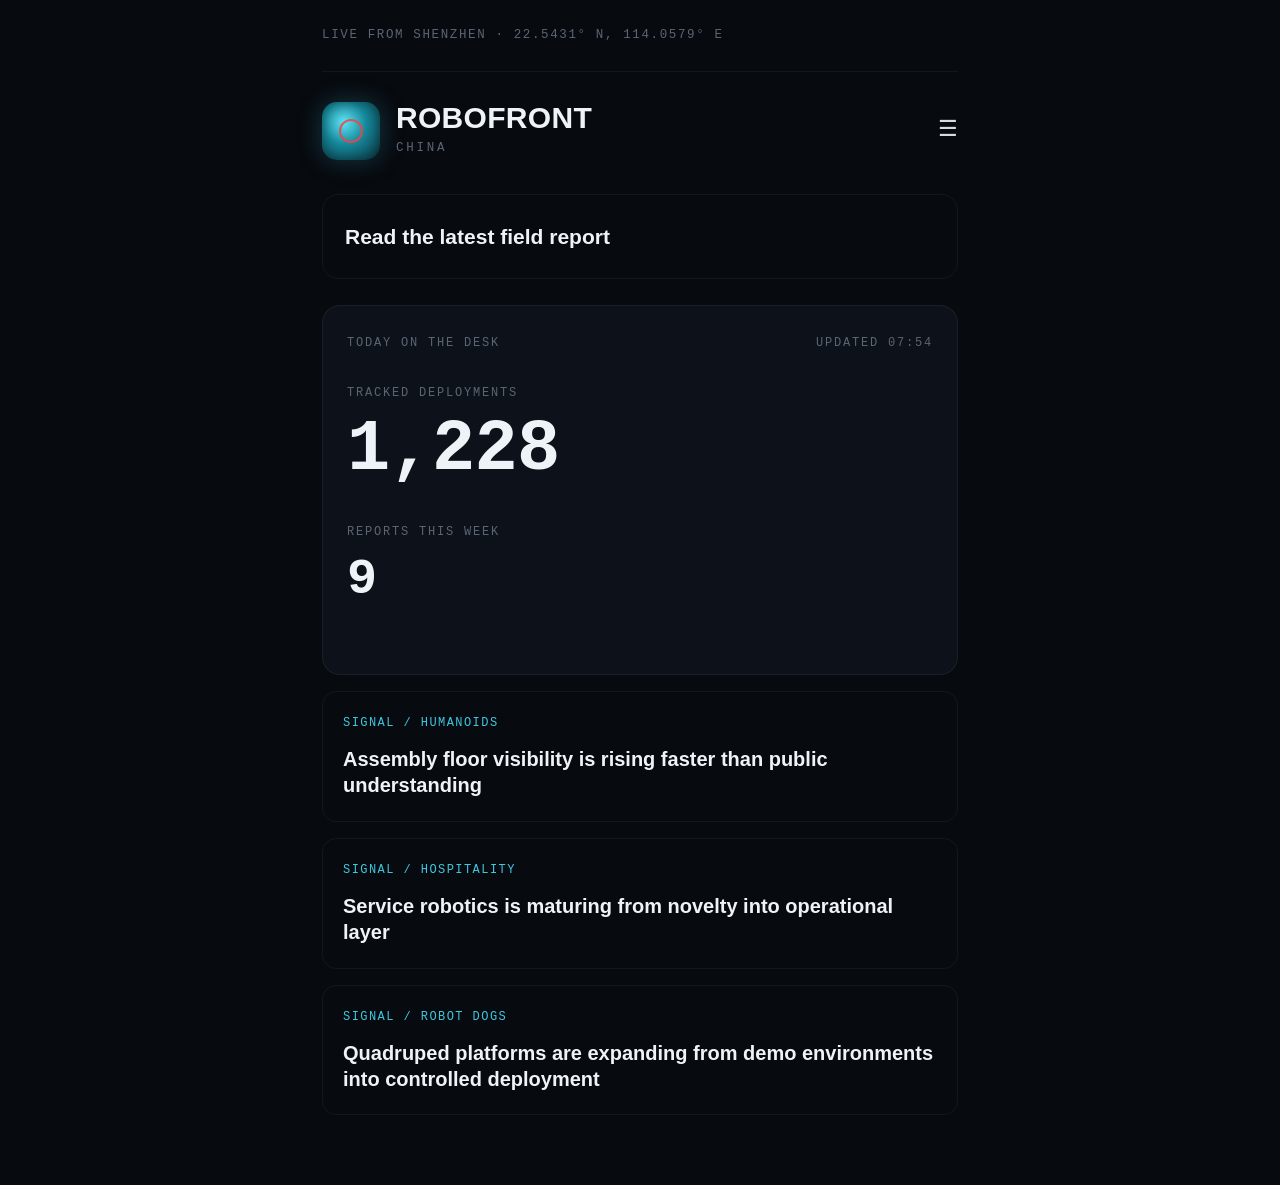
==== commit aabe994a: "Add files via upload" ====
--- a/index.html
+++ b/index.html
@@ -1,765 +1,204 @@
 <!DOCTYPE html>
 <html lang="en">
 <head>
-  <meta charset="UTF-8" />
-  <link rel="preload" as="image" href="hero.jpg" fetchpriority="high" />
-  <meta name="viewport" content="width=device-width, initial-scale=1.0" />
-  <title>ROBOFRONT CHINA — China’s Robotics Future, Observed From the Inside</title>
-  <meta name="description" content="A Shenzhen-based field intelligence desk tracking the rise of China’s robotics civilization across humanoids, robot dogs, service fleets and smart factories." />
-  <link rel="canonical" href="https://robofront.io/" />
-  <meta name="theme-color" content="#0C1014" />
-  <meta name="author" content="Steven Alber" />
-
-  <!-- Open Graph (Facebook / Telegram / LinkedIn / WhatsApp) -->
-  <meta property="og:type" content="website" />
-  <meta property="og:site_name" content="Robofront China" />
-  <meta property="og:title" content="ROBOFRONT CHINA — China’s Robotics Future, Observed From the Inside" />
-  <meta property="og:description" content="A Shenzhen-based field-intelligence desk tracking the moment robotics in China stops being a spectacle and becomes infrastructure — humanoids, robot dogs, service fleets and smart factories." />
-  <meta property="og:url" content="https://robofront.io/" />
-  <meta property="og:image" content="https://robofront.io/og-image.jpg" />
-  <meta property="og:image:secure_url" content="https://robofront.io/og-image.jpg" />
-  <meta property="og:image:type" content="image/jpeg" />
-  <meta property="og:image:width" content="1200" />
-  <meta property="og:image:height" content="630" />
-  <meta property="og:image:alt" content="Robofront China — field-intelligence desk, Shenzhen" />
-  <meta property="og:locale" content="en_US" />
-
-  <!-- Twitter / X -->
-  <meta name="twitter:card" content="summary_large_image" />
-  <meta name="twitter:title" content="ROBOFRONT CHINA — China’s Robotics Future, Observed From the Inside" />
-  <meta name="twitter:description" content="Shenzhen-based field-intelligence desk: humanoids, robot dogs, service fleets and smart factories — the transition from spectacle to infrastructure." />
-  <meta name="twitter:image" content="https://robofront.io/og-image.jpg" />
-  <meta name="twitter:image:alt" content="Robofront China — field-intelligence desk, Shenzhen" />
-
-  <!-- Icons & manifest -->
-  <link rel="icon" href="/favicon.svg" type="image/svg+xml" />
-  <link rel="icon" href="/favicon-32.png" sizes="32x32" type="image/png" />
-  <link rel="apple-touch-icon" href="/apple-touch-icon.png" />
-  <link rel="manifest" href="/site.webmanifest" />
-
-  <!-- Structured data -->
-  <script type="application/ld+json">
-  {
-    "@context": "https://schema.org",
-    "@graph": [
-      {
-        "@type": "Organization",
-        "@id": "https://robofront.io/#org",
-        "name": "Robofront China",
-        "alternateName": "ROBOFRONT Intelligence",
-        "url": "https://robofront.io/",
-        "logo": "https://robofront.io/icon-512.png",
-        "image": "https://robofront.io/og-image.jpg",
-        "description": "A Shenzhen-based field-intelligence desk tracking the rise of China’s robotics economy across humanoids, robot dogs, service fleets and smart factories.",
-        "founder": { "@type": "Person", "name": "Steven Alber" },
-        "areaServed": "Worldwide"
-      },
-      {
-        "@type": "WebSite",
-        "@id": "https://robofront.io/#site",
-        "url": "https://robofront.io/",
-        "name": "Robofront China",
-        "publisher": { "@id": "https://robofront.io/#org" },
-        "inLanguage": "en"
-      }
-    ]
-  }
-  </script>
-  <style>picture{display:contents}@font-face{font-family:"IBM Plex Sans";font-style:normal;font-weight:400;font-display:swap;src:url("ibm-plex-sans-400.woff2") format("woff2");}@font-face{font-family:"IBM Plex Sans";font-style:normal;font-weight:500;font-display:swap;src:url("ibm-plex-sans-500.woff2") format("woff2");}@font-face{font-family:"IBM Plex Sans";font-style:normal;font-weight:600;font-display:swap;src:url("ibm-plex-sans-600.woff2") format("woff2");}@font-face{font-family:"IBM Plex Sans";font-style:normal;font-weight:700;font-display:swap;src:url("ibm-plex-sans-700.woff2") format("woff2");}@font-face{font-family:"IBM Plex Mono";font-style:normal;font-weight:400;font-display:swap;src:url("ibm-plex-mono-400.woff2") format("woff2");}@font-face{font-family:"IBM Plex Mono";font-style:normal;font-weight:500;font-display:swap;src:url("ibm-plex-mono-500.woff2") format("woff2");}@font-face{font-family:"IBM Plex Mono";font-style:normal;font-weight:600;font-display:swap;src:url("ibm-plex-mono-600.woff2") format("woff2");}@font-face{font-family:"Sora";font-style:normal;font-weight:600;font-display:swap;src:url("sora-600.woff2") format("woff2");}@font-face{font-family:"Sora";font-style:normal;font-weight:700;font-display:swap;src:url("sora-700.woff2") format("woff2");}@font-face{font-family:"Sora";font-style:normal;font-weight:800;font-display:swap;src:url("sora-800.woff2") format("woff2");}
-
-:root{
-  --bg:#0A0C10;
-  --surface:#10131A;
-  --surface-2:#161A24;
-  --border:#222734;
-  --text:#E6E8EC;
-  --muted:#8A92A3;
-  --faint:#4A5163;
-  --red:#E63946;
-  --cyan:#22D3EE;
-  --green:#34D399;
-  --shadow:0 18px 50px rgba(0,0,0,.32);
-  --radius:20px;
-  --max:1240px;
-}
-*{box-sizing:border-box}
-html{scroll-behavior:smooth}
-body{margin:0;background:var(--bg);color:var(--text);font-family:'IBM Plex Sans',system-ui,sans-serif;line-height:1.55;background-image:radial-gradient(circle at 10% 0%, rgba(34,211,238,.08), transparent 22%), linear-gradient(to bottom, rgba(255,255,255,.02), transparent 180px);}
-a{color:inherit;text-decoration:none}
-img{display:block;max-width:100%;height:auto}
-.container{width:min(var(--max), calc(100% - 40px));margin:0 auto}
-.mono{font-family:'IBM Plex Mono', monospace;letter-spacing:.03em}
-.eyebrow{font-size:.78rem;color:var(--muted);text-transform:uppercase;letter-spacing:.18em}
-.faint{color:var(--faint)}
-.panel{background:linear-gradient(180deg, rgba(22,26,36,.98), rgba(16,19,26,.98)); border:1px solid var(--border); border-radius:var(--radius); box-shadow:var(--shadow)}
-.command-bar{border-bottom:1px solid #0A0C10;background:#090b0f;position:sticky;top:0;z-index:1000}
-.command-inner{display:flex;justify-content:space-between;align-items:center;gap:18px;padding:10px 0;font-size:.8rem}
-.command-left,.command-right{display:flex;align-items:center;gap:18px;flex-wrap:wrap}
-.command-right a{color:var(--cyan)}
-.live-dot{width:9px;height:9px;border-radius:50%;background:var(--red);box-shadow:0 0 0 6px rgba(230,57,70,.12)}
-.up{color:var(--green);font-style:normal}
-.site-header{position:sticky;top:41px;z-index:999;background:#0A0C10;backdrop-filter:blur(12px);border-top:1px solid #0A0C10;border-bottom:1px solid rgba(34,39,52,.7);margin-top:-1px}
-.nav-row{display:flex;align-items:center;justify-content:space-between;padding:16px 0;gap:20px}
-.brand{display:flex;align-items:center;gap:12px}
-.brand strong{display:block;font-family:'Sora', sans-serif;font-size:1rem;line-height:1;color:#fff;letter-spacing:.04em}
-.brand small{display:block;color:var(--muted);letter-spacing:.23em;font-size:.69rem;margin-top:3px}
-.brand-mark{width:40px;height:40px;border-radius:14px;background:radial-gradient(circle at 30% 30%, rgba(34,211,238,.95), rgba(34,211,238,.1) 45%, transparent 46%), linear-gradient(145deg,#0f1620,#1e2938);border:1px solid rgba(34,211,238,.25);position:relative;box-shadow:inset 0 0 24px rgba(34,211,238,.08)}
-.brand-mark::after{content:'';position:absolute;inset:10px;border-radius:50%;border:1px solid rgba(230,57,70,.55)}
-.site-nav{display:flex;align-items:center;gap:22px}
-.site-nav a{color:var(--muted);font-size:.95rem}
-.site-nav a:hover{color:#fff}
-.nav-cta{padding:10px 16px;border:1px solid rgba(230,57,70,.45);background:rgba(230,57,70,.11);border-radius:999px;color:#fff!important}
-.menu-toggle{display:none;background:none;border:none;color:#fff;font-size:1.5rem}
-.hero{position:relative;padding:72px 0 42px;overflow:hidden}
-.hero-bg{position:absolute;inset:0;background-image:linear-gradient(90deg, rgba(10,12,16,.95) 15%, rgba(10,12,16,.82) 42%, rgba(10,12,16,.78) 60%, rgba(10,12,16,.92) 100%), url('hero.jpg'); background-size:cover; background-position:center; opacity:.55}
-.hero-grid{position:relative;display:grid;grid-template-columns:1.12fr .88fr;gap:30px;align-items:start}
-.hero-copy{padding:20px 0 30px}
-.hero h1{margin:.35rem 0 1rem;font-family:'Sora', sans-serif;font-size:clamp(3rem, 6vw, 6rem);line-height:.96;letter-spacing:-.045em;max-width:11ch}
-.subhead{font-size:1.2rem;color:#d6dbe2;max-width:680px;margin:0 0 1rem}
-.hero-line{color:var(--cyan);font-size:.84rem;max-width:700px}
-.hero-actions{display:flex;gap:14px;flex-wrap:wrap;margin-top:24px}
-.btn{display:inline-flex;align-items:center;justify-content:center;padding:14px 18px;border-radius:14px;font-weight:600;border:1px solid var(--border);transition:.2s ease}
-.btn:hover{transform:translateY(-1px)}
-.btn-primary{background:var(--red);color:#fff;border-color:rgba(230,57,70,.75)}
-.btn-secondary{background:transparent;color:#fff}
-.hero-panel{padding:18px}
-.panel-head{display:flex;align-items:center;justify-content:space-between;gap:12px;margin-bottom:18px}
-.metric-row{display:grid;grid-template-columns:1fr 1fr;gap:16px;margin-bottom:18px}
-.metric-row label{display:block;color:var(--muted);font-size:.75rem;text-transform:uppercase;margin-bottom:8px}
-.metric-row strong{font-size:2.35rem;font-family:'Sora',sans-serif}
-.signal-list{display:grid;gap:12px}
-.signal-list article{padding:14px;border:1px solid var(--border);border-radius:16px;background:rgba(255,255,255,.015)}
-.signal-list h3{font-size:1rem;line-height:1.4;margin:.5rem 0 0;font-weight:500}
-.signal-tag{font-size:.72rem;color:var(--cyan)}
-.ticker-wrap{border-top:1px solid var(--border);border-bottom:1px solid var(--border);overflow:hidden;background:#0d1016}
-.ticker-track{display:flex;gap:42px;padding:14px 0;white-space:nowrap;animation:ticker 30s linear infinite;font-size:.8rem;color:var(--muted)}
-@keyframes ticker{from{transform:translateX(0)}to{transform:translateX(-50%)}}
-.section{padding:84px 0}
-.section.alt{background:linear-gradient(180deg, rgba(255,255,255,.015), rgba(255,255,255,0))}
-.section-title-row{display:flex;justify-content:space-between;gap:20px;align-items:end;margin-bottom:28px}
-.section-title-row h2,.feature-copy h2,.inside-copy h2,.club-grid h2,.briefing-grid h2{font-family:'Sora', sans-serif;font-size:clamp(2rem, 4vw, 3.6rem);line-height:1.02;letter-spacing:-.035em;max-width:13ch;margin:.45rem 0 0}
-.section-kicker{color:var(--muted);max-width:260px}
-.domain-grid{display:grid;grid-template-columns:1.2fr .8fr .8fr;gap:18px}
-.domain-card{overflow:hidden;position:relative;min-height:320px}
-.domain-card.tall{grid-row:span 2;min-height:680px}
-.domain-card.wide{grid-column:span 2;min-height:320px}
-.domain-card img{width:100%;height:100%;object-fit:cover;filter:saturate(.92) contrast(1.02)}
-.card-copy{position:absolute;left:0;right:0;bottom:0;padding:22px;background:linear-gradient(to top, rgba(10,12,16,.95), rgba(10,12,16,.55), transparent)}
-.card-copy h3{margin:.5rem 0 0;font-size:1.2rem;line-height:1.25;max-width:24ch}
-.feature-grid{display:grid;grid-template-columns:1fr 1fr;gap:30px;align-items:start}
-.feature-copy>p:not(.eyebrow), .inside-copy>p:not(.eyebrow), .briefing-grid>p:not(.eyebrow){color:#d0d7de;font-size:1.08rem}
-.locked-preview{padding:20px;margin-top:24px}
-.locked-head{display:flex;justify-content:space-between;align-items:center;gap:15px;border-bottom:1px solid var(--border);padding-bottom:12px;margin-bottom:12px}
-.lock{font-size:.75rem;padding:6px 10px;border-radius:999px;background:rgba(230,57,70,.12);color:#ffb6bd;border:1px solid rgba(230,57,70,.24)}
-.locked-preview p{color:#d7dce2}
-.locked-preview ul{padding-left:18px;color:var(--muted)}
-.feature-media{overflow:hidden}
-.feature-media img{width:100%;height:520px;object-fit:cover}
-.caption{padding:12px 16px;color:var(--muted);font-size:.75rem;border-top:1px solid var(--border)}
-.product-grid{display:grid;grid-template-columns:repeat(3, 1fr);gap:18px}
-.product-card{padding:22px;display:flex;flex-direction:column;min-height:245px}
-.product-card .code{color:var(--cyan);font-size:.82rem}
-.product-card h3{font-size:1.35rem;margin:.6rem 0 .6rem;font-family:'Sora',sans-serif}
-.product-card p{color:#d0d7de;flex:1}
-.product-card a{color:#fff;border-top:1px solid var(--border);padding-top:14px;margin-top:12px}
-.product-card.highlight{border-color:rgba(230,57,70,.45);box-shadow:0 0 0 1px rgba(230,57,70,.18), var(--shadow)}
-.inside-grid{display:grid;grid-template-columns:.95fr 1.05fr;gap:26px;align-items:start}
-.mini-stats{display:grid;grid-template-columns:repeat(3,1fr);gap:14px;margin-top:24px}
-.mini-stat{padding:18px}
-.mini-stat span{display:block;color:var(--muted);font-size:.75rem;margin-bottom:6px}
-.mini-stat strong{font-family:'Sora', sans-serif;font-size:1.45rem}
-.inside-media-grid{display:grid;grid-template-columns:1fr 1fr;gap:18px}
-.inside-media-grid figure{overflow:hidden;margin:0}
-.inside-media-grid img{width:100%;height:320px;object-fit:cover}
-.inside-media-grid figcaption{padding:12px 14px;color:var(--muted);font-size:.74rem}
-.evidence-grid{display:grid;grid-template-columns:repeat(3,1fr);gap:18px}
-.evidence-card{overflow:hidden;margin:0}
-.evidence-card img{width:100%;height:360px;object-fit:cover}
-.evidence-card figcaption{padding:18px}
-.evidence-card figcaption span{display:block;color:var(--muted);font-size:.73rem;margin-bottom:6px}
-.evidence-card figcaption strong{font-size:1rem;line-height:1.4;font-weight:500}
-.club-section .club-grid{display:grid;grid-template-columns:1.1fr .9fr;gap:28px;padding:30px}
-.club-list{padding-left:20px;color:#d0d7de}
-.club-box{border:1px solid var(--border);border-radius:18px;padding:24px;background:rgba(255,255,255,.02);display:flex;flex-direction:column;justify-content:center}
-.club-box span{color:var(--muted);font-size:.8rem}
-.club-box strong{font-family:'Sora', sans-serif;font-size:4rem;line-height:1;margin:10px 0 8px}
-.briefing-grid{display:grid;grid-template-columns:.95fr 1.05fr;gap:28px;align-items:start}
-.briefing-form{padding:22px;display:grid;gap:14px}
-.briefing-form label span{display:block;font-size:.92rem;color:#d4dae0;margin-bottom:8px}
-.briefing-form input,.briefing-form select,.briefing-form textarea{width:100%;padding:14px 14px;border-radius:14px;border:1px solid var(--border);background:#0c1016;color:#fff;font:inherit}
-.site-footer{padding:44px 0 70px;border-top:1px solid var(--border);background:#090b0f}
-.footer-grid{display:grid;grid-template-columns:1.2fr .8fr .8fr;gap:30px}
-.footer-brand{margin-bottom:14px}
-.site-footer p{color:var(--muted);max-width:42ch}
-.site-footer ul{list-style:none;padding:0;margin:10px 0 0}
-.site-footer li{margin:10px 0;color:var(--muted)}
-.status-list li{color:#c3cad2}
-@media (max-width: 1080px){
-  .hero-grid,.feature-grid,.inside-grid,.briefing-grid,.club-section .club-grid,.footer-grid{grid-template-columns:1fr}
-  .domain-grid,.product-grid,.evidence-grid,.inside-media-grid{grid-template-columns:1fr 1fr}
-  .domain-card.tall,.domain-card.wide{grid-row:auto;grid-column:auto;min-height:320px}
-}
-@media (max-width: 780px){
-  .site-nav{display:none}
-  .menu-toggle{display:block}
-  .container{width:min(calc(100% - 24px), var(--max))}
-  .section{padding:58px 0}
-  .hero{padding:48px 0 24px}
-  .hero-grid,.metric-row,.domain-grid,.product-grid,.evidence-grid,.inside-media-grid,.mini-stats{grid-template-columns:1fr}
-  .feature-media img,.inside-media-grid img,.evidence-card img{height:auto}
-  .command-right{display:none}
-  .section-title-row{flex-direction:column;align-items:flex-start}
-  .club-box strong{font-size:3rem}
-}
-
-  
-/* --- V3.2 fixed header anti-flicker patch --- */
-body{
-  padding-top:142px;
-}
-.command-bar{
-  position:fixed!important;
-  top:0!important;
-  left:0!important;
-  right:0!important;
-  height:46px!important;
-  min-height:46px!important;
-  background:#090b0f!important;
-  border-bottom:0!important;
-  z-index:3000!important;
-  transform:translateZ(0);
-  -webkit-transform:translateZ(0);
-}
-.command-inner{
-  height:46px!important;
-  padding-top:0!important;
-  padding-bottom:0!important;
-}
-.site-header{
-  position:fixed!important;
-  top:45px!important;
-  left:0!important;
-  right:0!important;
-  height:97px!important;
-  min-height:97px!important;
-  margin-top:0!important;
-  background:#0A0C10!important;
-  border-top:2px solid #0A0C10!important;
-  border-bottom:1px solid #222734!important;
-  z-index:2999!important;
-  transform:translateZ(0);
-  -webkit-transform:translateZ(0);
-}
-.nav-row{
-  height:96px!important;
-  padding-top:0!important;
-  padding-bottom:0!important;
-}
-.hero{
-  padding-top:72px;
-}
-@media (max-width: 780px){
+<meta charset="UTF-8">
+<meta name="viewport" content="width=device-width, initial-scale=1.0">
+<title>ROBOFRONT · China</title>
+<style>
+  :root{
+    --bg:#070a0f;
+    --card:#0c111a;
+    --card-edge:rgba(255,255,255,0.06);
+    --num:#eef3f8;
+    --label:#5b6573;
+    --cyan:#3ec8e0;
+    --live:#ef4444;
+    --hairline:rgba(255,255,255,0.05);
+  }
+  *{margin:0;padding:0;box-sizing:border-box}
+  html{-webkit-text-size-adjust:100%}
   body{
-    padding-top:142px;
-  }
-  .command-bar{
-    height:46px!important;
-    min-height:46px!important;
-    overflow:hidden!important;
-  }
-  .command-inner{
-    height:46px!important;
-    min-height:46px!important;
-    overflow:hidden!important;
-  }
-  .site-header{
-    top:45px!important;
-    height:97px!important;
-    min-height:97px!important;
-    background:#0A0C10!important;
-  }
-  .nav-row{
-    height:96px!important;
-  }
+    background:var(--bg);
+    color:var(--num);
+    font-family:-apple-system,BlinkMacSystemFont,"Segoe UI",sans-serif;
+    -webkit-font-smoothing:antialiased;
+    line-height:1.5;
+  }
+  .mono{font-family:ui-monospace,"SF Mono",Menlo,Consolas,monospace}
+  .wrap{max-width:680px;margin:0 auto;padding:26px 22px 70px}
+
+  /* live bar */
+  .live{
+    display:flex;align-items:center;gap:14px;
+    font-size:12.5px;letter-spacing:.13em;color:var(--label);
+    padding-bottom:26px;border-bottom:1px solid var(--hairline);
+  }
+  .dot{
+    width:11px;height:11px;border-radius:50%;background:var(--live);flex:0 0 auto;
+    animation:pulse 2.4s ease-out infinite;
+  }
+  @keyframes pulse{
+    0%{box-shadow:0 0 0 0 rgba(239,68,68,.55)}
+    70%{box-shadow:0 0 0 9px rgba(239,68,68,0)}
+    100%{box-shadow:0 0 0 0 rgba(239,68,68,0)}
+  }
+
+  /* brand */
+  .brand{display:flex;align-items:center;gap:16px;padding:30px 0 4px}
+  .logo{
+    width:58px;height:58px;border-radius:15px;flex:0 0 auto;
+    background:radial-gradient(circle at 38% 35%,#5fe3f4 0%,#16899c 42%,#0a3540 100%);
+    position:relative;
+    box-shadow:0 0 26px rgba(62,200,224,.25),inset 0 0 14px rgba(0,0,0,.4);
+  }
+  .logo::after{
+    content:"";position:absolute;inset:0;margin:auto;
+    width:20px;height:20px;border-radius:50%;
+    border:2px solid rgba(239,68,68,.85);
+  }
+  .brand h1{font-size:30px;font-weight:800;letter-spacing:.01em;line-height:1}
+  .brand .sub{font-size:12.5px;letter-spacing:.22em;color:var(--label);margin-top:6px}
+  .menu{margin-left:auto;color:var(--num);font-size:22px;line-height:1;opacity:.9}
+
+  /* hero */
   .hero{
-    padding-top:34px;
-  }
-}
-
-  .form-status{margin:14px 0 0;font:500 14px/1.5 "IBM Plex Mono",monospace;letter-spacing:.02em}.form-status.ok{color:#C8A24A}.form-status.err{color:#e2675a}.briefing-form button[disabled]{opacity:.55;cursor:progress}@media (max-width:780px){.nav-row{position:relative}.site-nav.open{display:flex;flex-direction:column;align-items:stretch;gap:0;position:absolute;top:100%;left:0;right:0;background:#0C1014;border-top:1px solid rgba(255,255,255,.08);box-shadow:0 18px 44px rgba(0,0,0,.55);padding:6px 0;z-index:60}.site-nav.open a{display:block;width:100%;padding:15px 22px;font-size:1.02rem;color:#E9EEF1;border-bottom:1px solid rgba(255,255,255,.05)}.site-nav.open a:hover{background:rgba(255,255,255,.03)}.site-nav.open .nav-cta{margin:10px 18px 8px;border-radius:10px;text-align:center;border-bottom:none;color:#fff}.menu-toggle[aria-expanded="true"]{color:#E5484D}}
-/* ===== multi-page additions ===== */
-.page-hero{padding:clamp(54px,9vw,120px) 0 clamp(34px,5vw,52px);border-bottom:1px solid rgba(255,255,255,.07);position:relative}
-.page-hero .eyebrow{margin-bottom:18px}
-.page-hero h1{font-size:clamp(2.1rem,6.4vw,3.7rem);line-height:1.03;letter-spacing:-.025em;margin:.1em 0 .45em;max-width:18ch}
-.lede{font-size:clamp(1.08rem,2.4vw,1.38rem);color:var(--muted);max-width:54ch;line-height:1.55}
-.prose-section{padding:clamp(42px,7vw,88px) 0;border-bottom:1px solid rgba(255,255,255,.05)}
-.prose-section:last-of-type{border-bottom:none}
-.prose h2{font-size:clamp(1.55rem,3.6vw,2.3rem);letter-spacing:-.015em;line-height:1.12;margin:0 0 .55em;max-width:24ch}
-.prose h3{font-size:1.15rem;letter-spacing:-.01em;margin:1.6em 0 .4em}
-.prose p{color:var(--muted);line-height:1.72;max-width:64ch;margin:0 0 1.15em;font-size:1.03rem}
-.prose p strong{color:#fff;font-weight:600}
-.prose ul{list-style:none;padding:0;margin:0 0 1.3em;max-width:64ch}
-.prose ul li{position:relative;padding:0 0 0 22px;margin:0 0 .7em;color:var(--muted);line-height:1.6}
-.prose ul li::before{content:"";position:absolute;left:0;top:.55em;width:8px;height:2px;background:var(--brass,#C8A24A)}
-.media{border-radius:16px;overflow:hidden;border:1px solid rgba(255,255,255,.07);background:#0e141a}
-.media img{width:100%;height:100%;object-fit:cover;display:block}
-.domain-row{display:grid;grid-template-columns:1.05fr 1fr;gap:clamp(24px,4vw,52px);align-items:center;margin:0 0 clamp(34px,5vw,64px)}
-.domain-row:nth-child(even) .media{order:2}
-.domain-row .media{aspect-ratio:4/3}
-.domain-row .tag{font:600 .72rem/1 "IBM Plex Mono",monospace;letter-spacing:.18em;color:var(--brass,#C8A24A);text-transform:uppercase}
-.tier-grid{display:grid;grid-template-columns:repeat(auto-fit,minmax(280px,1fr));gap:18px;margin-top:8px}
-.tier{display:flex;flex-direction:column;gap:10px}
-.tier .rf{font:600 .72rem/1 "IBM Plex Mono",monospace;letter-spacing:.16em;color:var(--muted)}
-.tier h3{margin:0;font-size:1.18rem}
-.tier .who{font:500 .8rem/1.4 "IBM Plex Mono",monospace;color:var(--brass,#C8A24A);letter-spacing:.02em}
-.tier p{color:var(--muted);line-height:1.6;font-size:.96rem;margin:0;flex:1}
-.tier .btn{margin-top:8px;align-self:flex-start}
-.cta-band{padding:clamp(48px,8vw,96px) 0}
-.cta-band .panel{padding:clamp(30px,5vw,52px);text-align:center;background:linear-gradient(160deg,#11181f,#0c1014)}
-.cta-band h2{font-size:clamp(1.6rem,4vw,2.5rem);letter-spacing:-.02em;margin:0 0 .4em}
-.cta-band p{color:var(--muted);max-width:48ch;margin:0 auto 1.4em;line-height:1.6}
-.facts{display:flex;flex-wrap:wrap;gap:14px;margin:6px 0 0}
-.facts .fact{flex:1 1 150px;border:1px solid rgba(255,255,255,.08);border-radius:12px;padding:16px 18px;background:#0e141a}
-.facts .fact b{display:block;font-size:1.5rem;letter-spacing:-.02em}
-.facts .fact span{font:500 .72rem/1.3 "IBM Plex Mono",monospace;letter-spacing:.1em;color:var(--muted);text-transform:uppercase}
-@media (max-width:760px){.domain-row{grid-template-columns:1fr}.domain-row:nth-child(even) .media{order:0}}
-/* ===== mobile menu polish ===== */
-@media (max-width:780px){
-  .site-nav.open{background:#0b0f13;box-shadow:0 24px 60px rgba(0,0,0,.7)}
-  .site-nav.open .nav-cta{background:#E5484D !important;color:#fff !important;border:none !important;
-    margin:12px 18px 10px;border-radius:11px;text-align:center;padding:15px 20px;font-weight:600}
-  .site-nav.open .nav-cta:hover{background:#d83b40 !important}
-}
-
-@media (max-width:760px){.page-hero h1{max-width:none}section .container[style*='grid-template-columns:1fr 1fr']{grid-template-columns:1fr !important}}
-@media (max-width:780px){
-  .site-nav.open .nav-cta{width:auto !important;box-sizing:border-box;margin:12px 18px 14px !important;
-    background:#E5484D !important;color:#fff !important;border:none !important;border-radius:11px;
-    text-align:center;padding:15px 20px;font-weight:600;display:block}
-}
+    margin:30px 0 26px;padding:26px 22px;
+    border:1px solid var(--hairline);border-radius:16px;
+    font-size:21px;font-weight:700;
+  }
+
+  /* desk card */
+  .card{
+    background:var(--card);
+    border:1px solid var(--card-edge);
+    border-radius:18px;
+    padding:28px 24px 32px;
+  }
+  .card-head{
+    display:flex;justify-content:space-between;align-items:baseline;gap:12px;
+    font-size:12px;letter-spacing:.15em;color:var(--label);margin-bottom:32px;
+  }
+  .stat{margin-bottom:40px}
+  .stat .cap{font-size:12px;letter-spacing:.15em;color:var(--label);margin-bottom:16px}
+  .stat .value{
+    font-weight:800;line-height:.9;letter-spacing:-.01em;
+    font-variant-numeric:tabular-nums;font-feature-settings:"tnum";
+  }
+  .stat.big .value{font-size:72px}
+  .stat.small .value{font-size:50px}
+
+  /* signals */
+  .signal{
+    border:1px solid var(--hairline);border-radius:14px;
+    padding:22px 20px;margin-top:16px;
+  }
+  .signal .tag{font-size:12px;letter-spacing:.12em;color:var(--cyan);margin-bottom:14px}
+  .signal .text{font-size:20px;font-weight:700;line-height:1.32}
+
+  @media (max-width:430px){
+    .stat.big .value{font-size:60px}
+    .stat.small .value{font-size:44px}
+  }
 </style>
 </head>
 <body>
-  <div class="command-bar">
-    <div class="container command-inner">
-      <div class="command-left">
-        <span class="live-dot"></span>
-        <span class="mono">LIVE FROM SHENZHEN · 22.5431° N, 114.0579° E</span>
-      </div>
-      <div class="command-right mono">
-        <span>RFI-100: 1,247 <em class="up">▲ +12</em></span>
-        <span data-shenzhen-clock>SHENZHEN 07:00</span>
-        <a href="access.html">Desk Login</a>
-      </div>
-    </div>
+<div class="wrap">
+
+  <div class="live mono" id="liveBar">LIVE FROM SHENZHEN</div>
+
+  <div class="brand">
+    <div class="logo" aria-hidden="true"></div>
+    <div>
+      <h1>ROBOFRONT</h1>
+      <div class="sub mono">CHINA</div>
+    </div>
+    <div class="menu mono" aria-hidden="true">&#9776;</div>
   </div>
 
-  <header class="site-header">
-    <div class="container nav-row">
-      <a class="brand" href="index.html">
-        <span class="brand-mark"></span>
-        <span>
-          <strong>ROBOFRONT</strong>
-          <small>CHINA</small>
-        </span>
-      </a>
-      <nav class="site-nav"><a href="domains.html">Domains</a><a href="field-reports.html">Field Reports</a><a href="products.html">Products</a><a href="club.html">Club</a><a class="nav-cta" href="access.html">Access Intelligence</a></nav>
-      <button class="menu-toggle" aria-label="Open navigation">☰</button>
-    </div>
-  </header>
-
-  <main id="top">
-    <section class="hero">
-      <div class="hero-bg"></div>
-      <div class="container hero-grid">
-        <div class="hero-copy">
-          <p class="eyebrow mono">§01 / FIELD-INTELLIGENCE DESK</p>
-          <h1>China’s Robotics Future,<br />Observed From the Inside</h1>
-          <p class="subhead">A Shenzhen-based field-intelligence desk tracking the moment when robotics in China stops being a spectacle and becomes infrastructure</p>
-          <p class="hero-line mono">HUMANOIDS · ROBOT DOGS · SERVICE FLEETS · SMART FACTORIES · EMBODIED AI · ROBOTIC INFRASTRUCTURE</p>
-          <div class="hero-actions">
-            <a class="btn btn-primary" href="#briefing">Access Intelligence →</a>
-            <a class="btn btn-secondary" href="field-reports.html">Read the latest field report</a>
-          </div>
-        </div>
-        <aside class="hero-panel panel">
-          <div class="panel-head">
-            <span class="eyebrow mono">TODAY ON THE DESK</span>
-            <span class="mono faint">UPDATED 07:54</span>
-          </div>
-          <div class="metric-row">
-            <div>
-              <label class="mono">Tracked deployments</label>
-              <strong data-count="1247">0</strong>
-            </div>
-            <div>
-              <label class="mono">Reports this week</label>
-              <strong data-count="9">0</strong>
-            </div>
-          </div>
-          <div class="signal-list">
-            <article>
-              <span class="signal-tag mono">SIGNAL / HUMANOIDS</span>
-              <h3>Assembly floor visibility is rising faster than public understanding</h3>
-            </article>
-            <article>
-              <span class="signal-tag mono">SIGNAL / HOSPITALITY</span>
-              <h3>Service robotics is maturing from novelty into operational layer</h3>
-            </article>
-            <article>
-              <span class="signal-tag mono">SIGNAL / ROBOT DOGS</span>
-              <h3>Quadruped platforms are expanding from demo environments into controlled deployment zones</h3>
-            </article>
-          </div>
-        </aside>
-      </div>
-    </section>
-
-    <section class="ticker-wrap" aria-label="Live signal ticker">
-      <div class="ticker-track mono">
-        <span>LIVE SIGNALS / SHENZHEN FIELD DESK</span>
-        <span>Humanoids moving from showroom narrative to factory adjacency</span>
-        <span>Hotel robotics and restaurant automation entering visibility phase</span>
-        <span>Robot-dog platforms gaining stronger enterprise and facility positioning</span>
-        <span>Supply chain density remains the hidden advantage of Shenzhen</span>
-        <span>Embodied AI narrative is being built on top of deployment reality</span>
-      </div>
-    </section>
-
-    <section class="section" id="domains">
-      <div class="container">
-        <div class="section-title-row">
-          <div>
-            <p class="eyebrow mono">§02 / THE FIVE DOMAINS</p>
-            <h2>The platforms, systems and environments shaping China’s robotics economy</h2>
-          </div>
-          <p class="section-kicker">Not content categories — operational fronts</p>
-        </div>
-        <div class="domain-grid">
-          <article class="domain-card panel tall">
-            <picture><source type="image/avif" srcset="field-01.avif"><source type="image/webp" srcset="field-01.webp"><img src="field-01.jpg" alt="Humanoid robots in a premium interior"  loading="lazy" decoding="async"></picture>
-            <div class="card-copy">
-              <span class="eyebrow mono">HUMANOIDS</span>
-              <h3>Human-form systems moving from symbolic presence to industrial adjacency</h3>
-            </div>
-          </article>
-          <article class="domain-card panel">
-            <picture><source type="image/avif" srcset="field-02.avif"><source type="image/webp" srcset="field-02.webp"><img src="field-02.jpg" alt="Robot dog in a modern corridor"  loading="lazy" decoding="async"></picture>
-            <div class="card-copy">
-              <span class="eyebrow mono">MOBILITY</span>
-              <h3>Robot dogs and mobile platforms</h3>
-            </div>
-          </article>
-          <article class="domain-card panel">
-            <picture><source type="image/avif" srcset="field-03.avif"><source type="image/webp" srcset="field-03.webp"><img src="field-03.jpg" alt="Robot hands manipulating components"  loading="lazy" decoding="async"></picture>
-            <div class="card-copy">
-              <span class="eyebrow mono">FACTORY</span>
-              <h3>Manipulation, assembly, precision control</h3>
-            </div>
-          </article>
-          <article class="domain-card panel wide">
-            <picture><source type="image/avif" srcset="field-04.avif"><source type="image/webp" srcset="field-04.webp"><img src="field-04.jpg" alt="Advanced robot dog in a robotics showroom"  loading="lazy" decoding="async"></picture>
-            <div class="card-copy">
-              <span class="eyebrow mono">SERVICE</span>
-              <h3>Hospitality, facilities and front-of-house automation as visible public interface</h3>
-            </div>
-          </article>
-          <article class="domain-card panel wide">
-            <picture><source type="image/avif" srcset="field-05.avif"><source type="image/webp" srcset="field-05.webp"><img src="field-05.jpg" alt="Humanoid robot in front of Shenzhen skyline at night"  loading="lazy" decoding="async"></picture>
-            <div class="card-copy">
-              <span class="eyebrow mono">INFRASTRUCTURE</span>
-              <h3>Shenzhen as the city where robotics starts behaving like infrastructure</h3>
-            </div>
-          </article>
-        </div>
-      </div>
-    </section>
-
-    <section class="section alt" id="report">
-      <div class="container feature-grid">
-        <div class="feature-copy">
-          <p class="eyebrow mono">§03 / LATEST FIELD REPORT</p>
-          <h2>Inside the deployment layer: from robot lobbies to factory-floor assembly visibility</h2>
-          <p>The newest long-form desk note tracks the visible convergence between hospitality robotics, robot-dog presence, assembly-floor adjacency and the Shenzhen hardware moat.</p>
-          <div class="locked-preview panel">
-            <div class="locked-head">
-              <span class="mono">FIELD REPORT / RF-27</span>
-              <span class="lock">LOCKED PREVIEW</span>
-            </div>
-            <p>Robotics in China is no longer best understood through product launches alone. The more important story is the accumulation of deployment environments: hotel corridors, managed service surfaces, semi-public showrooms, and manufacturing spaces where machines are no longer a future promise but a present layer.</p>
-            <ul>
-              <li>Deployment visibility vs actual capability</li>
-              <li>Why Shenzhen compresses iteration cycles</li>
-              <li>The bridge between spectacle and infrastructure</li>
-            </ul>
-            <a class="btn btn-primary" href="access.html?interest=Shenzhen%20Field%20Reports" data-interest="Shenzhen Field Reports">Unlock subscriber access</a>
-          </div>
-        </div>
-        <div class="feature-media panel">
-          <picture><source type="image/avif" srcset="field-06.avif"><source type="image/webp" srcset="field-06.webp"><img src="field-06.jpg" alt="Humanoid robot on a Shenzhen factory floor"  loading="lazy" decoding="async"></picture>
-          <div class="caption mono">SOURCE / ROBOFRONT FIELD DESK · SHENZHEN · 2026</div>
-        </div>
-      </div>
-    </section>
-
-    <section class="section" id="products">
-      <div class="container">
-        <div class="section-title-row">
-          <div>
-            <p class="eyebrow mono">§04 / INTELLIGENCE PRODUCTS</p>
-            <h2>Six monetized intelligence verticals built for readers who need edge</h2>
-          </div>
-        </div>
-        <div class="product-grid">
-          <article class="product-card panel"><span class="code mono">RF-01</span><h3>Intelligence Briefings</h3><p>Weekly written desk on what shipped, deployed and inflected in China’s robotics economy.</p><a href="access.html?interest=Intelligence%20Briefings" data-interest="Intelligence Briefings">Activate subscription</a></article>
-          <article class="product-card panel"><span class="code mono">RF-02</span><h3>Shenzhen Field Reports</h3><p>On-the-ground deep dives from factories, showrooms, restaurants, hotels and deployment sites.</p><a href="access.html?interest=Shenzhen%20Field%20Reports" data-interest="Shenzhen Field Reports">Request access</a></article>
-          <article class="product-card panel"><span class="code mono">RF-03</span><h3>Market Signal Monitoring</h3><p>Deployment, funding, policy and supply-chain movement tracked as a living signal flow.</p><a href="products.html" data-interest="Market Signal Monitoring">View desk tiers</a></article>
-          <article class="product-card panel"><span class="code mono">RF-04</span><h3>Custom Robotics Research</h3><p>Commissioned investigations for funds, OEMs, policy teams and corporate strategy units.</p><a href="access.html?interest=Custom%20Robotics%20Research" data-interest="Custom Robotics Research">Start an inquiry</a></article>
-          <article class="product-card panel"><span class="code mono">RF-05</span><h3>Strategic Advisory</h3><p>Direct desk access for institutional clients requiring contextualized robotics intelligence.</p><a href="access.html?interest=Strategic%20Advisory" data-interest="Strategic Advisory">Request briefing</a></article>
-          <article class="product-card panel highlight"><span class="code mono">RF-06</span><h3>Robofront Club</h3><p>The inner ring: closed-door briefings, off-record calls, member access and Shenzhen-grounded conversation.</p><a href="club.html" data-interest="Robofront Club">Request consideration</a></article>
-        </div>
-      </div>
-    </section>
-
-    <section class="section alt">
-      <div class="container inside-grid">
-        <div class="inside-copy">
-          <p class="eyebrow mono">§05 / WHY SHENZHEN · WHY INSIDE</p>
-          <h2>The moat is not commentary. The moat is proximity</h2>
-          <p>Shenzhen compresses prototyping, sourcing, integration and observation into one geography. The advantage is not just access to robots. It is access to the environments, suppliers and operating surfaces around them.</p>
-          <div class="mini-stats">
-            <div class="mini-stat panel"><span class="mono">FIELD NODE</span><strong>Shenzhen</strong></div>
-            <div class="mini-stat panel"><span class="mono">TRACKED FRONTS</span><strong>5+</strong></div>
-            <div class="mini-stat panel"><span class="mono">SIGNAL MODE</span><strong>Daily</strong></div>
-          </div>
-        </div>
-        <div class="inside-media-grid">
-          <figure class="panel"><picture><source type="image/avif" srcset="field-07.avif"><source type="image/webp" srcset="field-07.webp"><img src="field-07.jpg" alt="Robot dog in advanced lab"  loading="lazy" decoding="async"></picture><figcaption class="mono">LAB / MOBILITY SYSTEMS</figcaption></figure>
-          <figure class="panel"><picture><source type="image/avif" srcset="field-08.avif"><source type="image/webp" srcset="field-08.webp"><img src="field-08.jpg" alt="Humanoid robot in workshop setting"  loading="lazy" decoding="async"></picture><figcaption class="mono">FLOOR / ASSEMBLY VISIBILITY</figcaption></figure>
-        </div>
-      </div>
-    </section>
-
-    <section class="section" id="evidence">
-      <div class="container">
-        <div class="section-title-row">
-          <div>
-            <p class="eyebrow mono">§06 / FIELD EVIDENCE</p>
-            <h2>Observed surfaces from the current robotics transition</h2>
-          </div>
-        </div>
-        <div class="evidence-grid">
-          <figure class="evidence-card panel">
-            <picture><source type="image/avif" srcset="field-09.avif"><source type="image/webp" srcset="field-09.webp"><img src="field-09.jpg" alt="Single humanoid robot in blue interior"  loading="lazy" decoding="async"></picture>
-            <figcaption><span class="mono">SOURCE / ROBOFRONT DESK</span><strong>Humanoid presence in premium service-facing architecture</strong></figcaption>
-          </figure>
-          <figure class="evidence-card panel">
-            <picture><source type="image/avif" srcset="field-10.avif"><source type="image/webp" srcset="field-10.webp"><img src="field-10.jpg" alt="Robot dog in corridor"  loading="lazy" decoding="async"></picture>
-            <figcaption><span class="mono">SOURCE / ROBOFRONT DESK</span><strong>Quadruped form factor in managed interior environment</strong></figcaption>
-          </figure>
-          <figure class="evidence-card panel">
-            <picture><source type="image/avif" srcset="field-11.avif"><source type="image/webp" srcset="field-11.webp"><img src="field-11.jpg" alt="Robot overlooking Shenzhen skyline"  loading="lazy" decoding="async"></picture>
-            <figcaption><span class="mono">SOURCE / ROBOFRONT DESK</span><strong>Shenzhen as vantage point, platform and signal field</strong></figcaption>
-          </figure>
-        </div>
-      </div>
-    </section>
-
-    <section class="section club-section alt" id="club">
-      <div class="container club-grid panel">
-        <div>
-          <p class="eyebrow mono">§07 / ROBOFRONT CLUB</p>
-          <h2>The inner ring for deeper Estonian-language analysis</h2>
-          <p>Robofront Club is the private layer: sharper analysis on robotics, jobs, security, business, society and the future usefulness of human beings.</p>
-          <ul class="club-list">
-            <li>Private field notes and desk memos</li>
-            <li>Inner-ring commentary and curated signals</li>
-            <li>Future closed-door briefings and member access</li>
-          </ul>
-        </div>
-        <div class="club-box">
-          <span class="mono">FOUNDING MEMBERSHIP</span>
-          <strong>50€</strong>
-          <p>Private analysis, signal access and future inner-ring briefing layer.</p>
-          <a class="btn btn-primary" href="access.html?interest=Robofront%20Club" data-interest="Robofront Club">Join Robofront Club</a>
-        </div>
-      </div>
-    </section>
-
-    <section class="section briefing" id="briefing">
-      <div class="container briefing-grid">
-        <div>
-          <p class="eyebrow mono">§08 / ACCESS INTELLIGENCE</p>
-          <h2>Request the weekly desk briefing or ask for institutional access</h2>
-          <p>Top-of-funnel access starts with a field briefing. Institutional relationships begin with a direct inquiry.</p>
-        </div>
-        <form class="briefing-form panel">
-          <label>
-            <span>Name</span>
-            <input type="text" name="name" placeholder="Your name" autocomplete="name" required />
-          </label>
-          <label>
-            <span>Email</span>
-            <input type="email" name="email" placeholder="Your email" autocomplete="email" required />
-          </label>
-          <label>
-            <span>Interest</span>
-            <select name="interest">
-              <option>Intelligence Briefings</option>
-              <option>Shenzhen Field Reports</option>
-              <option>Market Signal Monitoring</option>
-              <option>Custom Robotics Research</option>
-              <option>Strategic Advisory</option>
-              <option>Robofront Club</option>
-            </select>
-          </label>
-          <label>
-            <span>Message</span>
-            <textarea rows="4" name="message" placeholder="Tell us what kind of robotics intelligence you need."></textarea>
-          </label>
-          <!-- honeypot: bots fill this, humans never see it -->
-          <input type="text" name="_honey" tabindex="-1" autocomplete="off" aria-hidden="true" style="position:absolute;left:-9999px;opacity:0;height:0;width:0;" />
-          <button type="submit" class="btn btn-primary">Request Access</button>
-          <p class="form-status" role="status" aria-live="polite" hidden></p>
-        </form>
-      </div>
-    </section>
-  </main>
-
-  <footer class="site-footer">
-    <div class="container footer-grid">
-      <div>
-        <a class="brand footer-brand" href="index.html">
-          <span class="brand-mark"></span>
-          <span><strong>ROBOFRONT</strong><small>CHINA</small></span>
-        </a>
-        <p>A field-intelligence desk documenting the transition of robotics in China from spectacle to infrastructure.</p>
-      </div>
-      <div>
-        <span class="eyebrow mono">INDEX</span>
-        <ul>
-          <li><a href="domains.html">Domains</a></li>
-          <li><a href="field-reports.html">Field Reports</a></li>
-          <li><a href="products.html">Products</a></li>
-          <li><a href="club.html">Club</a></li>
-        </ul>
-      </div>
-      <div>
-        <span class="eyebrow mono">DESK STATUS</span>
-        <ul class="mono status-list">
-          <li>NODE / SHENZHEN</li>
-          <li>RFI / 1,247 ▲ +12</li>
-          <li>MODE / LIVE</li>
-        </ul>
-      </div>
-    </div>
-  </footer>
-  <script>
-
-const counters = document.querySelectorAll('[data-count]');
-const observer = new IntersectionObserver((entries)=>{
-  entries.forEach(entry=>{
-    if(entry.isIntersecting){
-      const el = entry.target;
-      const target = Number(el.dataset.count || 0);
-      if(window.matchMedia('(prefers-reduced-motion: reduce)').matches){ el.textContent = target.toLocaleString(); observer.unobserve(el); return; }
-      let start = 0;
-      const duration = 800;
-      const startTime = performance.now();
-      const tick = (now)=>{
-        const progress = Math.min((now-startTime)/duration, 1);
-        const eased = 1 - Math.pow(1-progress, 3);
-        el.textContent = Math.floor(eased * target).toLocaleString();
-        if(progress < 1) requestAnimationFrame(tick);
-      };
-      requestAnimationFrame(tick);
-      observer.unobserve(el);
+  <div class="hero">Read the latest field report</div>
+
+  <div class="card">
+    <div class="card-head mono">
+      <span>TODAY ON THE DESK</span>
+      <span id="updated">UPDATED —</span>
+    </div>
+
+    <div class="stat big">
+      <div class="cap mono">TRACKED DEPLOYMENTS</div>
+      <div class="value mono" id="deployments" data-dur="2000">0</div>
+    </div>
+
+    <div class="stat small">
+      <div class="cap mono">REPORTS THIS WEEK</div>
+      <div class="value mono" id="reports" data-dur="1100">0</div>
+    </div>
+  </div>
+
+  <div id="signals"></div>
+
+</div>
+
+<script src="data.js"></script>
+<script>
+(function(){
+  var D = window.ROBOFRONT_DATA || {};
+  var reduce = window.matchMedia &&
+    window.matchMedia('(prefers-reduced-motion: reduce)').matches;
+
+  // --- static text ---
+  if(D.location) document.getElementById('liveBar').textContent = D.location;
+  if(D.updated)  document.getElementById('updated').textContent = D.updated;
+
+  // --- signals ---
+  var sigWrap = document.getElementById('signals');
+  (D.signals || []).forEach(function(s){
+    var card = document.createElement('div');
+    card.className = 'signal';
+    var tag = document.createElement('div');
+    tag.className = 'tag mono';
+    tag.textContent = s.tag || '';
+    var text = document.createElement('div');
+    text.className = 'text';
+    text.textContent = s.text || '';
+    card.appendChild(tag); card.appendChild(text);
+    sigWrap.appendChild(card);
+  });
+
+  // --- count-up ---
+  function ease(t){ return t===1 ? 1 : 1 - Math.pow(2, -10*t); }
+  function run(el, target){
+    var dur = parseInt(el.getAttribute('data-dur'),10) || 1800;
+    if(reduce){ el.textContent = target.toLocaleString('en-US'); return; }
+    var start=null;
+    function step(ts){
+      if(start===null) start=ts;
+      var p=Math.min((ts-start)/dur,1);
+      el.textContent = Math.round(target*ease(p)).toLocaleString('en-US');
+      if(p<1) requestAnimationFrame(step);
+      else el.textContent = target.toLocaleString('en-US');
     }
-  });
-},{threshold:0.4});
-counters.forEach(el=>observer.observe(el));
-
-/* ---- Access form: FormSubmit relay (no backend needed) ---- */
-const ROBOFRONT_EMAIL = 'partners@robofront.io';   // <- change here if the inbox changes
-const form = document.querySelector('.briefing-form');
-const statusEl = form ? form.querySelector('.form-status') : null;
-function setStatus(msg, kind){
-  if(!statusEl) return;
-  statusEl.textContent = msg;
-  statusEl.className = 'form-status ' + (kind||'');
-  statusEl.hidden = false;
-}
-form?.addEventListener('submit', async (e)=>{
-  e.preventDefault();
-  if(form._honey && form._honey.value) return;          // bot caught
-  const btn = form.querySelector('button[type=submit]');
-  const data = new FormData(form);
-  data.append('_subject', 'Robofront access request \u2014 ' + (data.get('interest')||''));
-  data.append('_captcha', 'false');
-  data.append('_template', 'table');
-  btn.disabled = true; const label = btn.textContent; btn.textContent = 'Sending\u2026';
-  setStatus('Sending your request\u2026', '');
-  try{
-    const res = await fetch('https://formsubmit.co/ajax/' + ROBOFRONT_EMAIL, {
-      method:'POST', headers:{'Accept':'application/json'}, body:data
-    });
-    if(!res.ok) throw new Error('http '+res.status);
-    form.reset();
-    setStatus('Request received. The desk will be in touch shortly.', 'ok');
-  }catch(err){
-    setStatus('Could not send right now \u2014 email ' + ROBOFRONT_EMAIL + ' directly.', 'err');
-  }finally{
-    btn.disabled = false; btn.textContent = label;
-  }
-});
-
-/* ---- Product CTAs: preselect Interest, then jump to the form ---- */
-document.querySelectorAll('[data-interest]').forEach(a=>{
-  a.addEventListener('click', ()=>{
-    const sel = form ? form.querySelector('select[name=interest]') : null;
-    if(sel){
-      const want = a.getAttribute('data-interest');
-      [...sel.options].forEach(o=>{ if(o.text.trim()===want) sel.value=o.value; });
-    }
-    setTimeout(()=>{ form?.querySelector('input[name=name]')?.focus({preventScroll:true}); }, 600);
-  });
-});
-
-  
-/* ---- Mobile nav toggle ---- */
-const menuBtn=document.querySelector('.menu-toggle');
-const siteNav=document.querySelector('.site-nav');
-if(menuBtn&&siteNav){
-  menuBtn.setAttribute('aria-expanded','false');
-  const setOpen=(o)=>{
-    siteNav.classList.toggle('open',o);
-    menuBtn.setAttribute('aria-expanded',o?'true':'false');
-    menuBtn.textContent=o?'\u2715':'\u2630';
-    menuBtn.setAttribute('aria-label',o?'Close navigation':'Open navigation');
-  };
-  menuBtn.addEventListener('click',(e)=>{e.stopPropagation();setOpen(!siteNav.classList.contains('open'));});
-  siteNav.querySelectorAll('a').forEach(a=>a.addEventListener('click',()=>setOpen(false)));
-  document.addEventListener('click',(e)=>{if(siteNav.classList.contains('open')&&!siteNav.contains(e.target)&&e.target!==menuBtn)setOpen(false);});
-  document.addEventListener('keydown',(e)=>{if(e.key==='Escape')setOpen(false);});
-}
-
-
-/* ---- Shenzhen live clock (command bar) ---- */
-const szClock=document.querySelector('[data-shenzhen-clock]');
-if(szClock){
-  const tick=()=>{
-    const t=new Date().toLocaleTimeString('en-GB',{hour:'2-digit',minute:'2-digit',timeZone:'Asia/Shanghai'});
-    szClock.textContent='SHENZHEN '+t;
-  };
-  tick(); setInterval(tick,30000);
-}
-
-/* ---- Access page: preselect Interest from ?interest= ---- */
-(function(){
-  const sel=document.querySelector('.briefing-form select[name=interest]');
-  if(!sel) return;
-  const want=new URLSearchParams(location.search).get('interest');
-  if(want){ [...sel.options].forEach(o=>{ if(o.text.trim()===want) sel.value=o.value; }); }
+    requestAnimationFrame(step);
+  }
+
+  var items = [
+    { el: document.getElementById('deployments'), val: D.deployments || 0 },
+    { el: document.getElementById('reports'),     val: D.reports || 0 }
+  ];
+
+  if('IntersectionObserver' in window){
+    var io = new IntersectionObserver(function(entries){
+      entries.forEach(function(e){
+        if(e.isIntersecting){
+          var m = items.find(function(i){ return i.el === e.target; });
+          if(m) run(m.el, m.val);
+          io.unobserve(e.target);
+        }
+      });
+    }, { threshold: 0.4 });
+    items.forEach(function(i){ io.observe(i.el); });
+  } else {
+    items.forEach(function(i){ run(i.el, i.val); });
+  }
 })();
 </script>
 </body>
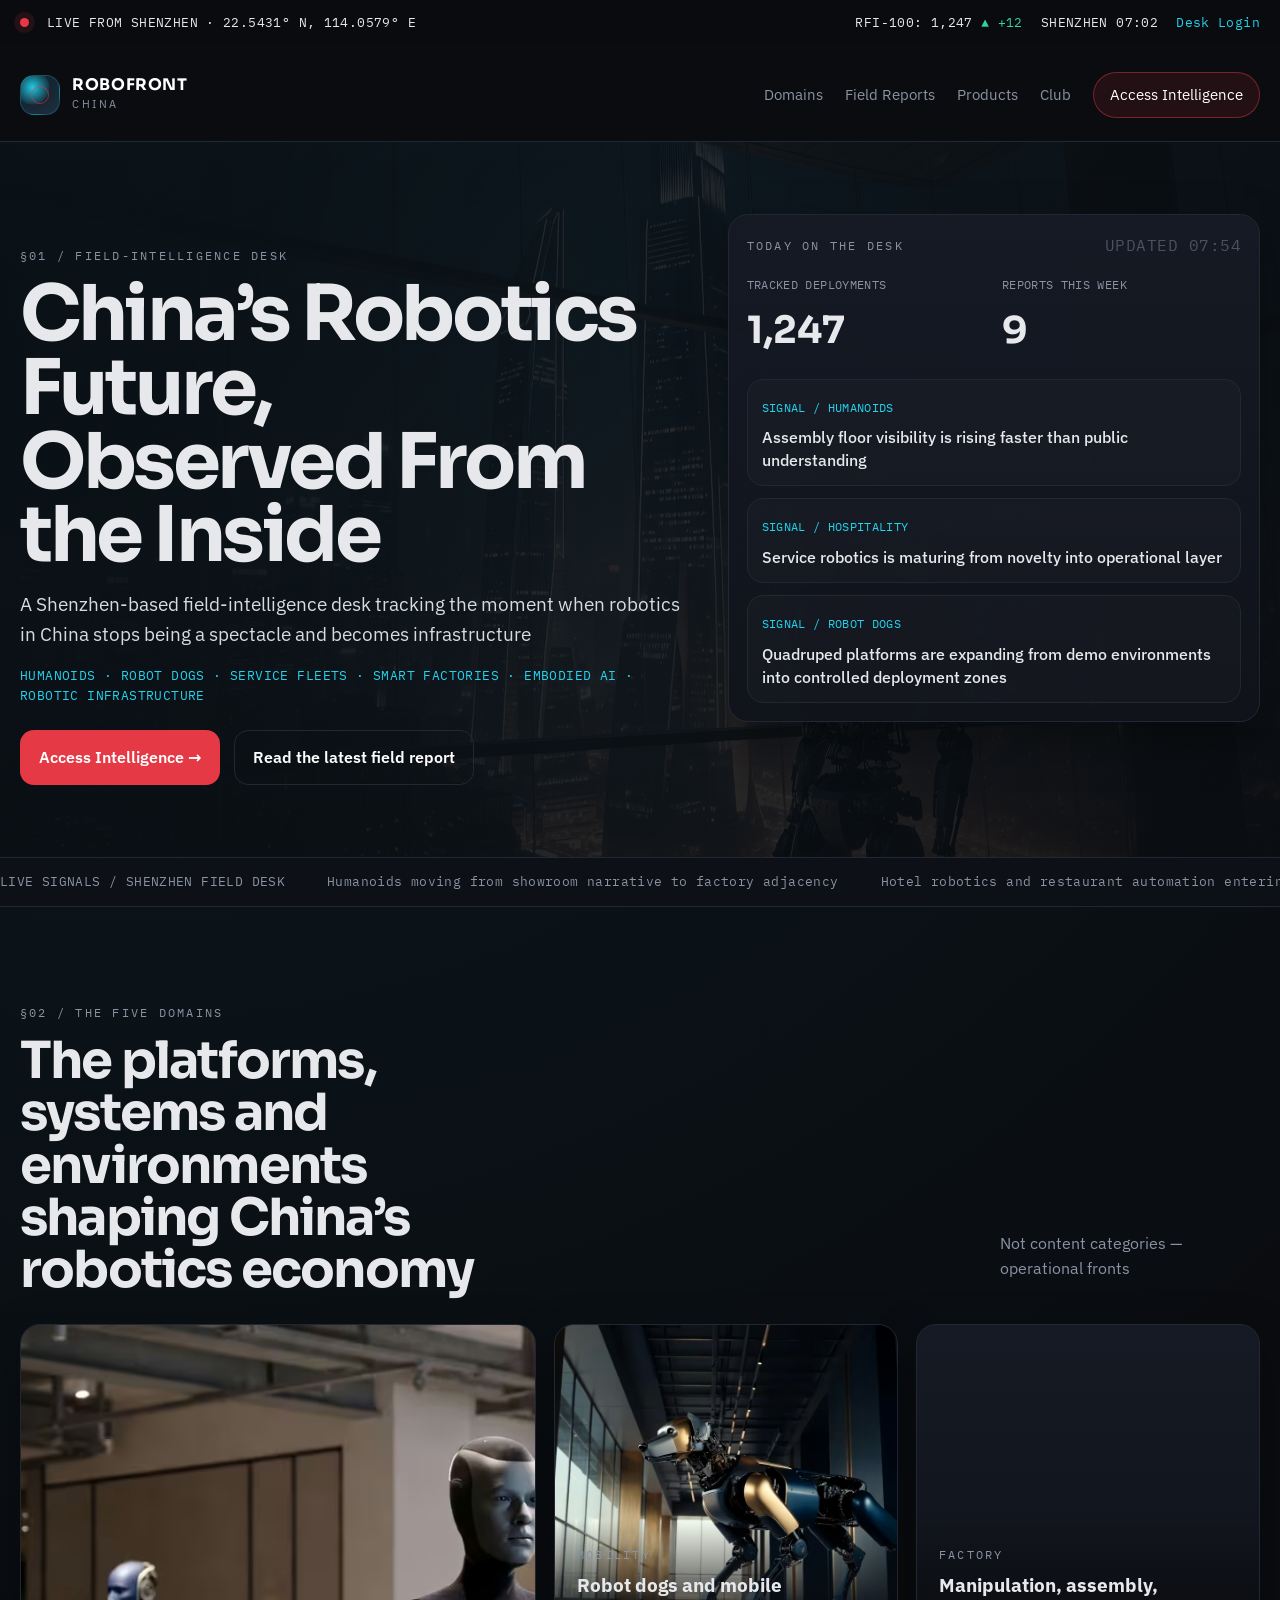
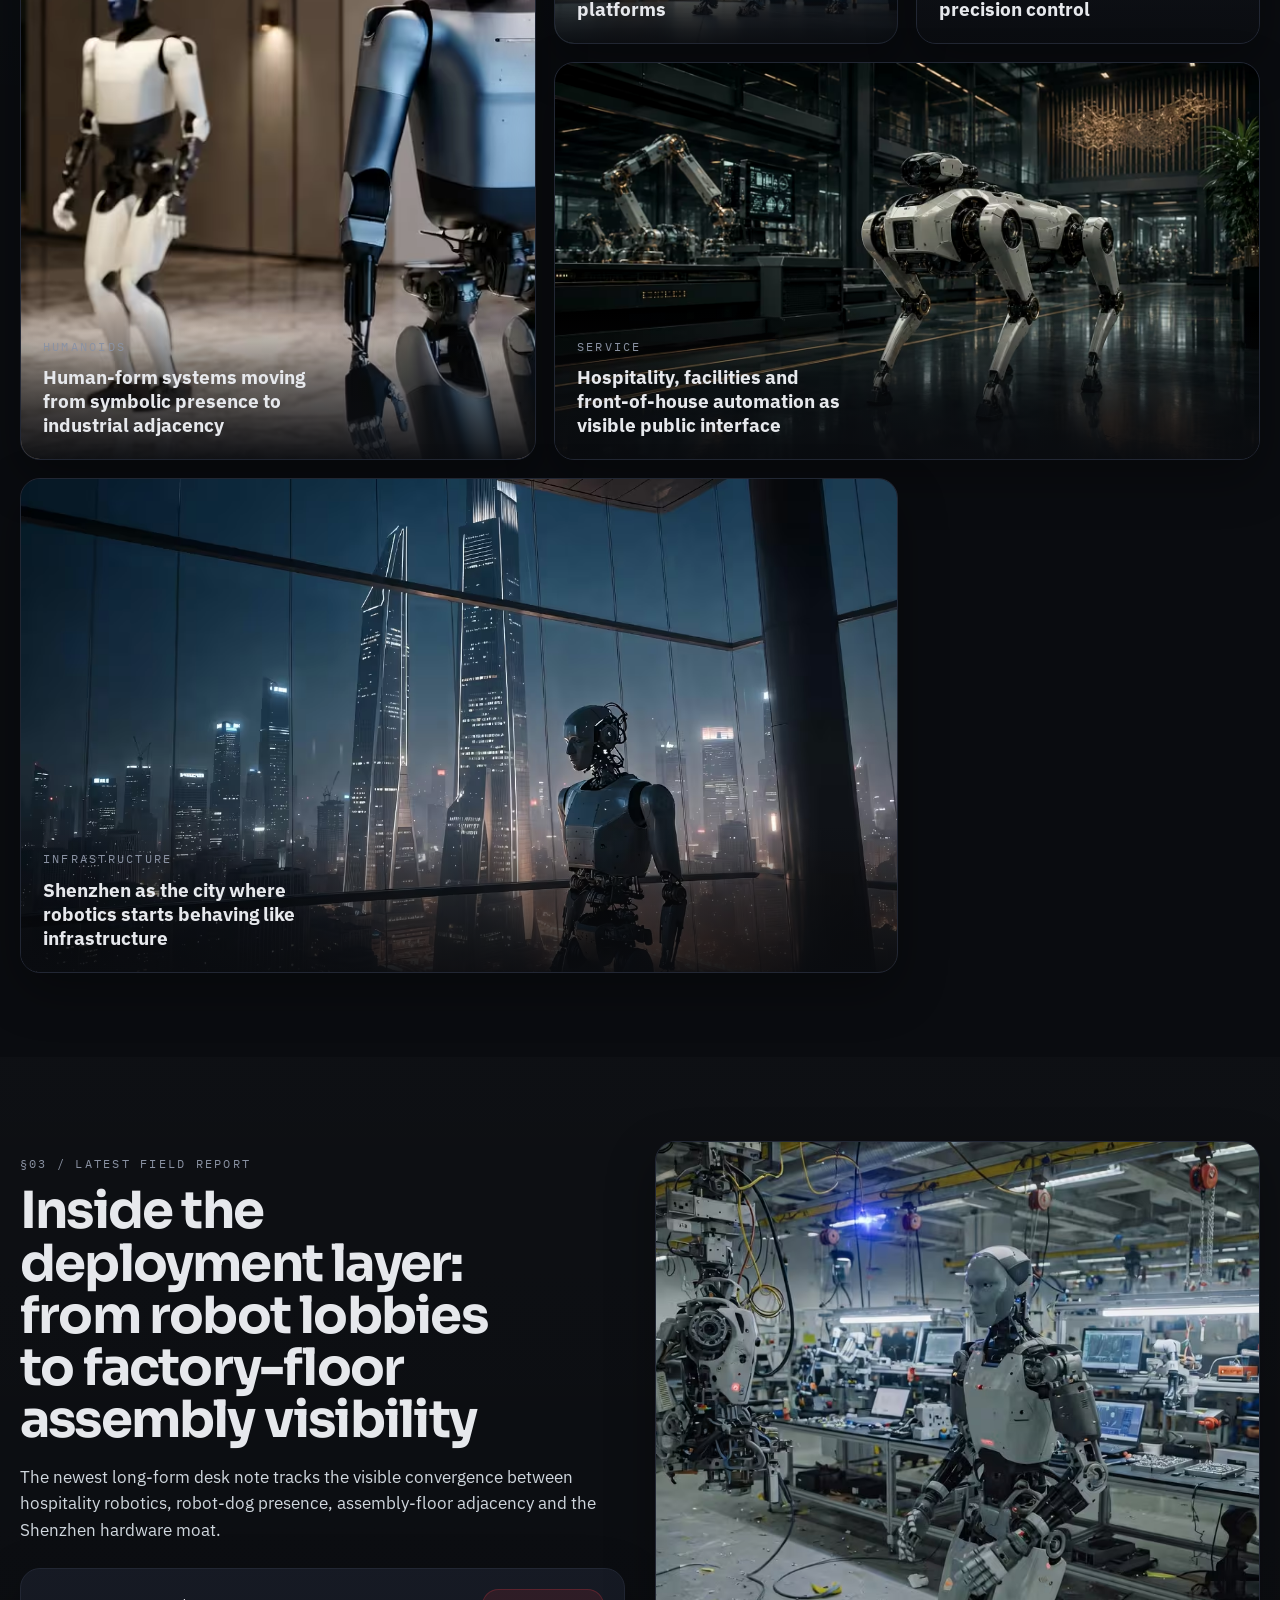
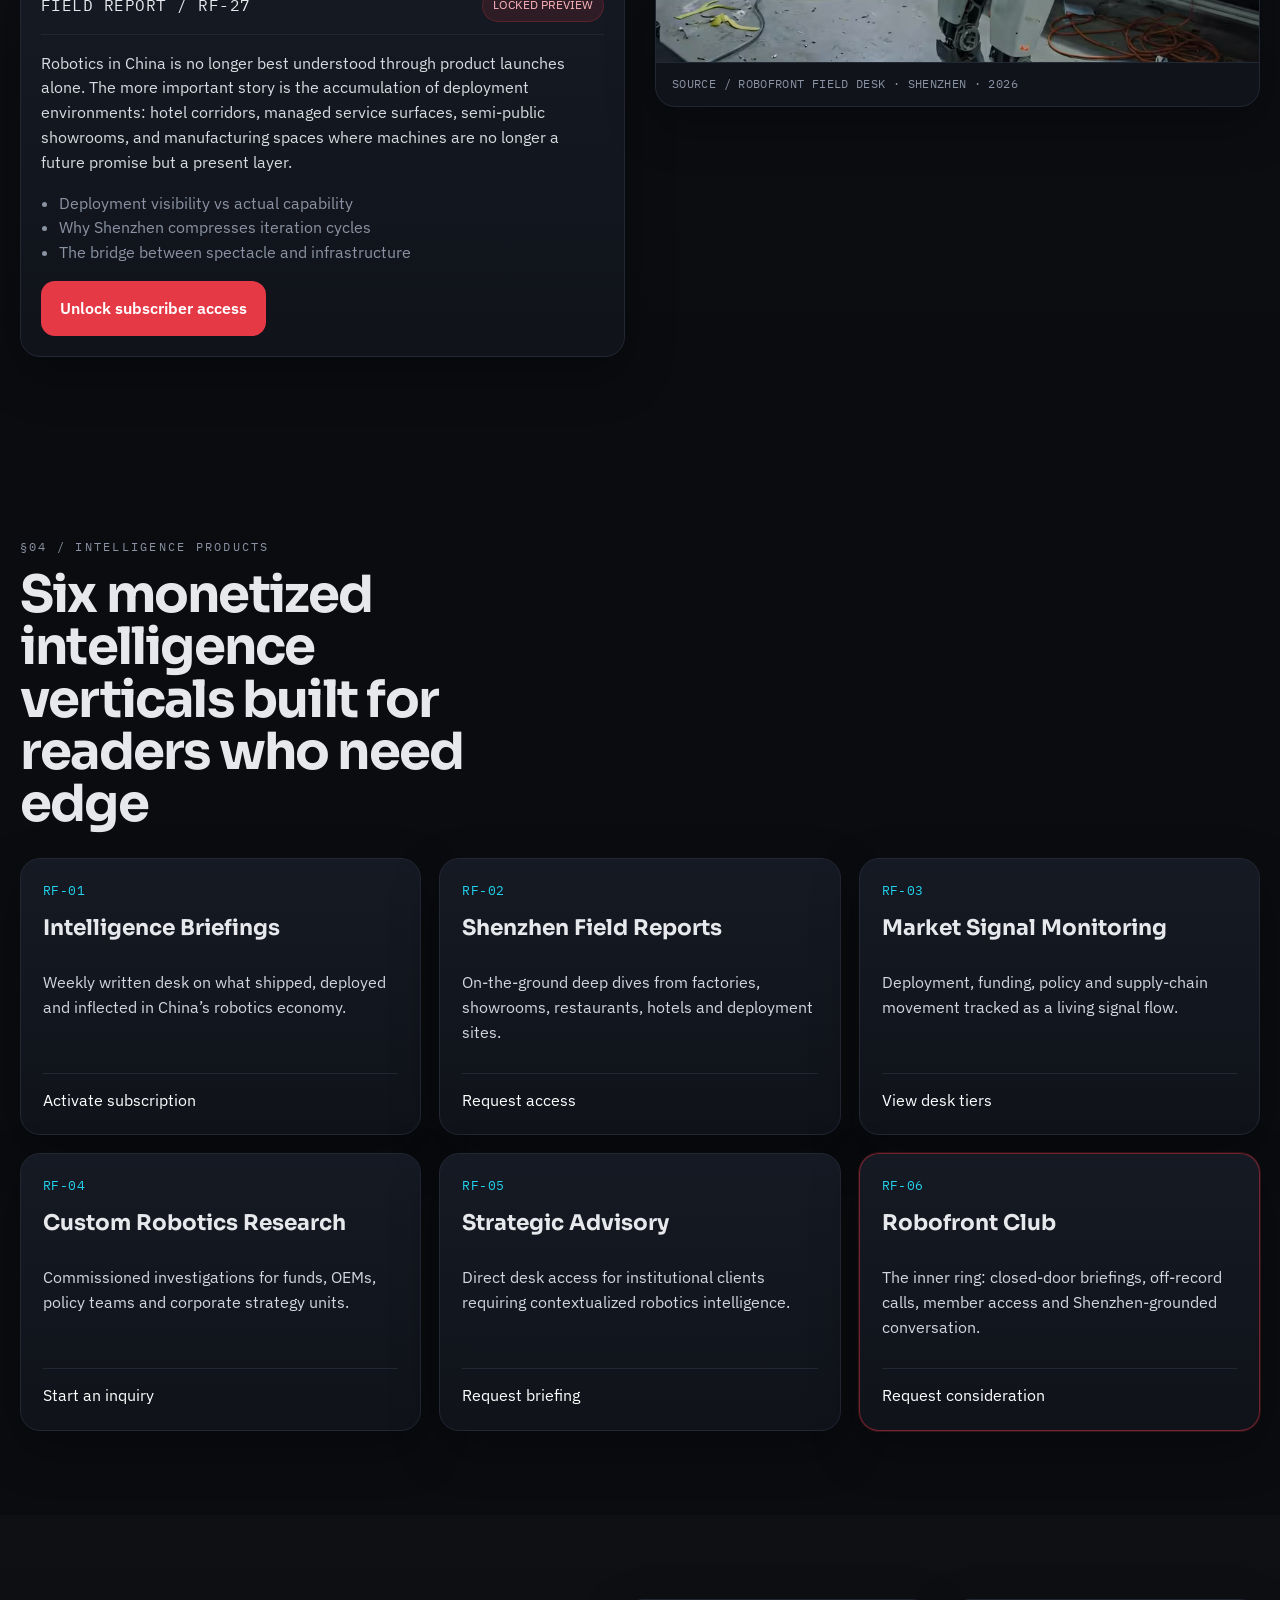
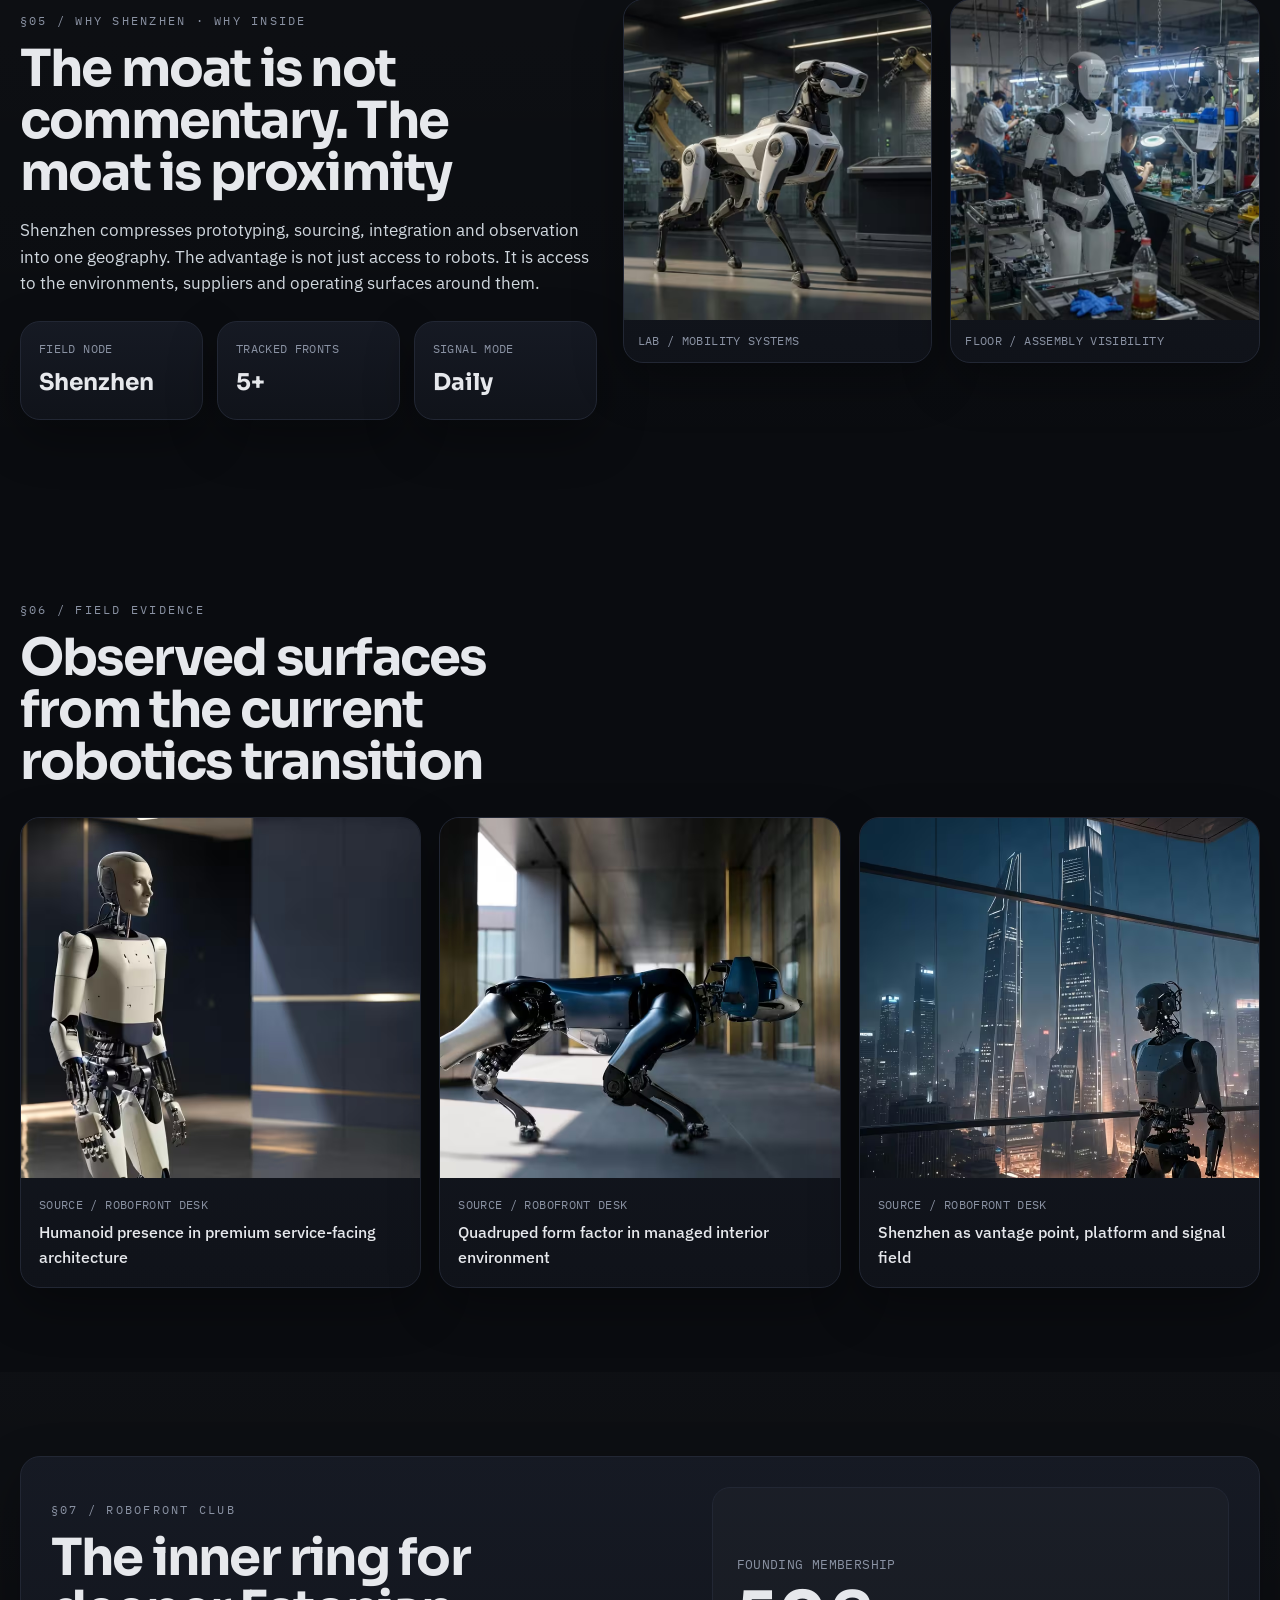
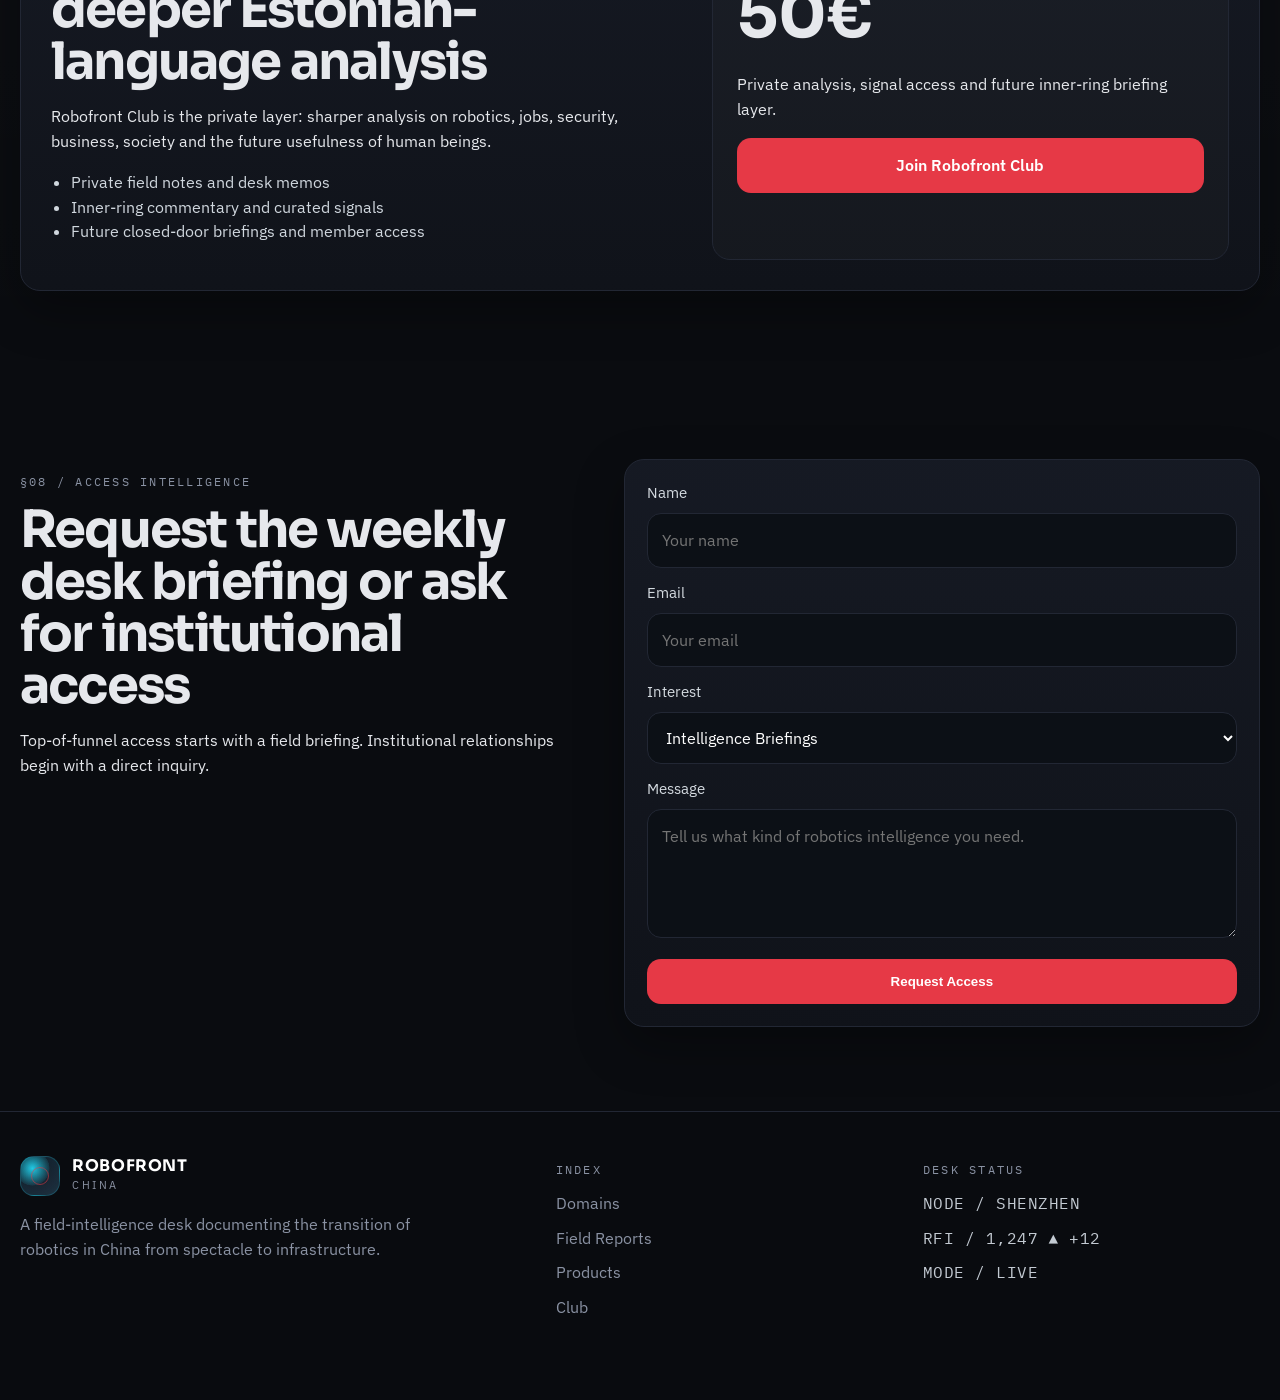
==== commit c7201bac: "Update index.html" ====
--- a/index.html
+++ b/index.html
@@ -1,205 +1,387 @@
 <!DOCTYPE html>
 <html lang="en">
 <head>
-<meta charset="UTF-8">
-<meta name="viewport" content="width=device-width, initial-scale=1.0">
-<title>ROBOFRONT · China</title>
-<style>
-  :root{
-    --bg:#070a0f;
-    --card:#0c111a;
-    --card-edge:rgba(255,255,255,0.06);
-    --num:#eef3f8;
-    --label:#5b6573;
-    --cyan:#3ec8e0;
-    --live:#ef4444;
-    --hairline:rgba(255,255,255,0.05);
+  <meta charset="UTF-8" />
+  <link rel="preload" as="image" href="hero.jpg" fetchpriority="high" />
+  <meta name="viewport" content="width=device-width, initial-scale=1.0" />
+  <title>ROBOFRONT CHINA — China’s Robotics Future, Observed From the Inside</title>
+  <meta name="description" content="A Shenzhen-based field intelligence desk tracking the rise of China’s robotics civilization across humanoids, robot dogs, service fleets and smart factories." />
+  <link rel="canonical" href="https://robofront.io/" />
+  <meta name="theme-color" content="#0C1014" />
+  <meta name="author" content="Steven Alber" />
+
+  <!-- Open Graph (Facebook / Telegram / LinkedIn / WhatsApp) -->
+  <meta property="og:type" content="website" />
+  <meta property="og:site_name" content="Robofront China" />
+  <meta property="og:title" content="ROBOFRONT CHINA — China’s Robotics Future, Observed From the Inside" />
+  <meta property="og:description" content="A Shenzhen-based field-intelligence desk tracking the moment robotics in China stops being a spectacle and becomes infrastructure — humanoids, robot dogs, service fleets and smart factories." />
+  <meta property="og:url" content="https://robofront.io/" />
+  <meta property="og:image" content="https://robofront.io/og-image.jpg" />
+  <meta property="og:image:secure_url" content="https://robofront.io/og-image.jpg" />
+  <meta property="og:image:type" content="image/jpeg" />
+  <meta property="og:image:width" content="1200" />
+  <meta property="og:image:height" content="630" />
+  <meta property="og:image:alt" content="Robofront China — field-intelligence desk, Shenzhen" />
+  <meta property="og:locale" content="en_US" />
+
+  <!-- Twitter / X -->
+  <meta name="twitter:card" content="summary_large_image" />
+  <meta name="twitter:title" content="ROBOFRONT CHINA — China’s Robotics Future, Observed From the Inside" />
+  <meta name="twitter:description" content="Shenzhen-based field-intelligence desk: humanoids, robot dogs, service fleets and smart factories — the transition from spectacle to infrastructure." />
+  <meta name="twitter:image" content="https://robofront.io/og-image.jpg" />
+  <meta name="twitter:image:alt" content="Robofront China — field-intelligence desk, Shenzhen" />
+
+  <!-- Icons & manifest -->
+  <link rel="icon" href="/favicon.svg" type="image/svg+xml" />
+  <link rel="icon" href="/favicon-32.png" sizes="32x32" type="image/png" />
+  <link rel="apple-touch-icon" href="/apple-touch-icon.png" />
+  <link rel="manifest" href="/site.webmanifest" />
+
+  <!-- Structured data -->
+  <script type="application/ld+json">
+  {
+    "@context": "https://schema.org",
+    "@graph": [
+      {
+        "@type": "Organization",
+        "@id": "https://robofront.io/#org",
+        "name": "Robofront China",
+        "alternateName": "ROBOFRONT Intelligence",
+        "url": "https://robofront.io/",
+        "logo": "https://robofront.io/icon-512.png",
+        "image": "https://robofront.io/og-image.jpg",
+        "description": "A Shenzhen-based field-intelligence desk tracking the rise of China’s robotics economy across humanoids, robot dogs, service fleets and smart factories.",
+        "founder": { "@type": "Person", "name": "Steven Alber" },
+        "areaServed": "Worldwide"
+      },
+      {
+        "@type": "WebSite",
+        "@id": "https://robofront.io/#site",
+        "url": "https://robofront.io/",
+        "name": "Robofront China",
+        "publisher": { "@id": "https://robofront.io/#org" },
+        "inLanguage": "en"
+      }
+    ]
   }
-  *{margin:0;padding:0;box-sizing:border-box}
-  html{-webkit-text-size-adjust:100%}
-  body{
-    background:var(--bg);
-    color:var(--num);
-    font-family:-apple-system,BlinkMacSystemFont,"Segoe UI",sans-serif;
-    -webkit-font-smoothing:antialiased;
-    line-height:1.5;
-  }
-  .mono{font-family:ui-monospace,"SF Mono",Menlo,Consolas,monospace}
-  .wrap{max-width:680px;margin:0 auto;padding:26px 22px 70px}
-
-  /* live bar */
-  .live{
-    display:flex;align-items:center;gap:14px;
-    font-size:12.5px;letter-spacing:.13em;color:var(--label);
-    padding-bottom:26px;border-bottom:1px solid var(--hairline);
-  }
-  .dot{
-    width:11px;height:11px;border-radius:50%;background:var(--live);flex:0 0 auto;
-    animation:pulse 2.4s ease-out infinite;
-  }
-  @keyframes pulse{
-    0%{box-shadow:0 0 0 0 rgba(239,68,68,.55)}
-    70%{box-shadow:0 0 0 9px rgba(239,68,68,0)}
-    100%{box-shadow:0 0 0 0 rgba(239,68,68,0)}
-  }
-
-  /* brand */
-  .brand{display:flex;align-items:center;gap:16px;padding:30px 0 4px}
-  .logo{
-    width:58px;height:58px;border-radius:15px;flex:0 0 auto;
-    background:radial-gradient(circle at 38% 35%,#5fe3f4 0%,#16899c 42%,#0a3540 100%);
-    position:relative;
-    box-shadow:0 0 26px rgba(62,200,224,.25),inset 0 0 14px rgba(0,0,0,.4);
-  }
-  .logo::after{
-    content:"";position:absolute;inset:0;margin:auto;
-    width:20px;height:20px;border-radius:50%;
-    border:2px solid rgba(239,68,68,.85);
-  }
-  .brand h1{font-size:30px;font-weight:800;letter-spacing:.01em;line-height:1}
-  .brand .sub{font-size:12.5px;letter-spacing:.22em;color:var(--label);margin-top:6px}
-  .menu{margin-left:auto;color:var(--num);font-size:22px;line-height:1;opacity:.9}
-
-  /* hero */
-  .hero{
-    margin:30px 0 26px;padding:26px 22px;
-    border:1px solid var(--hairline);border-radius:16px;
-    font-size:21px;font-weight:700;
-  }
-
-  /* desk card */
-  .card{
-    background:var(--card);
-    border:1px solid var(--card-edge);
-    border-radius:18px;
-    padding:28px 24px 32px;
-  }
-  .card-head{
-    display:flex;justify-content:space-between;align-items:baseline;gap:12px;
-    font-size:12px;letter-spacing:.15em;color:var(--label);margin-bottom:32px;
-  }
-  .stat{margin-bottom:40px}
-  .stat .cap{font-size:12px;letter-spacing:.15em;color:var(--label);margin-bottom:16px}
-  .stat .value{
-    font-weight:800;line-height:.9;letter-spacing:-.01em;
-    font-variant-numeric:tabular-nums;font-feature-settings:"tnum";
-  }
-  .stat.big .value{font-size:72px}
-  .stat.small .value{font-size:50px}
-
-  /* signals */
-  .signal{
-    border:1px solid var(--hairline);border-radius:14px;
-    padding:22px 20px;margin-top:16px;
-  }
-  .signal .tag{font-size:12px;letter-spacing:.12em;color:var(--cyan);margin-bottom:14px}
-  .signal .text{font-size:20px;font-weight:700;line-height:1.32}
-
-  @media (max-width:430px){
-    .stat.big .value{font-size:60px}
-    .stat.small .value{font-size:44px}
-  }
-</style>
+  </script>
+  <link rel="stylesheet" href="style.css" />
 </head>
 <body>
-<div class="wrap">
-
-  <div class="live mono" id="liveBar">LIVE FROM SHENZHEN</div>
-
-  <div class="brand">
-    <div class="logo" aria-hidden="true"></div>
-    <div>
-      <h1>ROBOFRONT</h1>
-      <div class="sub mono">CHINA</div>
-    </div>
-    <div class="menu mono" aria-hidden="true">&#9776;</div>
-  </div>
-
-  <div class="hero">Read the latest field report</div>
-
-  <div class="card">
-    <div class="card-head mono">
-      <span>TODAY ON THE DESK</span>
-      <span id="updated">UPDATED —</span>
-    </div>
-
-    <div class="stat big">
-      <div class="cap mono">TRACKED DEPLOYMENTS</div>
-      <div class="value mono" id="deployments" data-dur="2000">0</div>
-    </div>
-
-    <div class="stat small">
-      <div class="cap mono">REPORTS THIS WEEK</div>
-      <div class="value mono" id="reports" data-dur="1100">0</div>
+  <div class="command-bar">
+    <div class="container command-inner">
+      <div class="command-left">
+        <span class="live-dot"></span>
+        <span class="mono">LIVE FROM SHENZHEN · 22.5431° N, 114.0579° E</span>
+      </div>
+      <div class="command-right mono">
+        <span>RFI-100: 1,247 <em class="up">▲ +12</em></span>
+        <span data-shenzhen-clock>SHENZHEN 07:00</span>
+        <a href="access.html">Desk Login</a>
+      </div>
     </div>
   </div>
 
-  <div id="signals"></div>
-
-</div>
-
-<script src="data.js"></script>
-<script>
-(function(){
-  var D = window.ROBOFRONT_DATA || {};
-  var reduce = window.matchMedia &&
-    window.matchMedia('(prefers-reduced-motion: reduce)').matches;
-
-  // --- static text ---
-  if(D.location) document.getElementById('liveBar').textContent = D.location;
-  if(D.updated)  document.getElementById('updated').textContent = D.updated;
-
-  // --- signals ---
-  var sigWrap = document.getElementById('signals');
-  (D.signals || []).forEach(function(s){
-    var card = document.createElement('div');
-    card.className = 'signal';
-    var tag = document.createElement('div');
-    tag.className = 'tag mono';
-    tag.textContent = s.tag || '';
-    var text = document.createElement('div');
-    text.className = 'text';
-    text.textContent = s.text || '';
-    card.appendChild(tag); card.appendChild(text);
-    sigWrap.appendChild(card);
-  });
-
-  // --- count-up ---
-  function ease(t){ return t===1 ? 1 : 1 - Math.pow(2, -10*t); }
-  function run(el, target){
-    var dur = parseInt(el.getAttribute('data-dur'),10) || 1800;
-    if(reduce){ el.textContent = target.toLocaleString('en-US'); return; }
-    var start=null;
-    function step(ts){
-      if(start===null) start=ts;
-      var p=Math.min((ts-start)/dur,1);
-      el.textContent = Math.round(target*ease(p)).toLocaleString('en-US');
-      if(p<1) requestAnimationFrame(step);
-      else el.textContent = target.toLocaleString('en-US');
-    }
-    requestAnimationFrame(step);
-  }
-
-  var items = [
-    { el: document.getElementById('deployments'), val: D.deployments || 0 },
-    { el: document.getElementById('reports'),     val: D.reports || 0 }
-  ];
-
-  if('IntersectionObserver' in window){
-    var io = new IntersectionObserver(function(entries){
-      entries.forEach(function(e){
-        if(e.isIntersecting){
-          var m = items.find(function(i){ return i.el === e.target; });
-          if(m) run(m.el, m.val);
-          io.unobserve(e.target);
-        }
-      });
-    }, { threshold: 0.4 });
-    items.forEach(function(i){ io.observe(i.el); });
-  } else {
-    items.forEach(function(i){ run(i.el, i.val); });
-  }
-})();
-</script>
+  <header class="site-header">
+    <div class="container nav-row">
+      <a class="brand" href="index.html">
+        <span class="brand-mark"></span>
+        <span>
+          <strong>ROBOFRONT</strong>
+          <small>CHINA</small>
+        </span>
+      </a>
+      <nav class="site-nav"><a href="domains.html">Domains</a><a href="field-reports.html">Field Reports</a><a href="products.html">Products</a><a href="club.html">Club</a><a class="nav-cta" href="access.html">Access Intelligence</a></nav>
+      <button class="menu-toggle" aria-label="Open navigation">☰</button>
+    </div>
+  </header>
+
+  <main id="top">
+    <section class="hero">
+      <div class="hero-bg"></div>
+      <div class="container hero-grid">
+        <div class="hero-copy">
+          <p class="eyebrow mono">§01 / FIELD-INTELLIGENCE DESK</p>
+          <h1>China’s Robotics Future,<br />Observed From the Inside</h1>
+          <p class="subhead">A Shenzhen-based field-intelligence desk tracking the moment when robotics in China stops being a spectacle and becomes infrastructure</p>
+          <p class="hero-line mono">HUMANOIDS · ROBOT DOGS · SERVICE FLEETS · SMART FACTORIES · EMBODIED AI · ROBOTIC INFRASTRUCTURE</p>
+          <div class="hero-actions">
+            <a class="btn btn-primary" href="#briefing">Access Intelligence →</a>
+            <a class="btn btn-secondary" href="field-reports.html">Read the latest field report</a>
+          </div>
+        </div>
+        <aside class="hero-panel panel">
+          <div class="panel-head">
+            <span class="eyebrow mono">TODAY ON THE DESK</span>
+            <span class="mono faint">UPDATED 07:54</span>
+          </div>
+          <div class="metric-row">
+            <div>
+              <label class="mono">Tracked deployments</label>
+              <strong data-count="1247">0</strong>
+            </div>
+            <div>
+              <label class="mono">Reports this week</label>
+              <strong data-count="9">0</strong>
+            </div>
+          </div>
+          <div class="signal-list">
+            <article>
+              <span class="signal-tag mono">SIGNAL / HUMANOIDS</span>
+              <h3>Assembly floor visibility is rising faster than public understanding</h3>
+            </article>
+            <article>
+              <span class="signal-tag mono">SIGNAL / HOSPITALITY</span>
+              <h3>Service robotics is maturing from novelty into operational layer</h3>
+            </article>
+            <article>
+              <span class="signal-tag mono">SIGNAL / ROBOT DOGS</span>
+              <h3>Quadruped platforms are expanding from demo environments into controlled deployment zones</h3>
+            </article>
+          </div>
+        </aside>
+      </div>
+    </section>
+
+    <section class="ticker-wrap" aria-label="Live signal ticker">
+      <div class="ticker-track mono">
+        <span>LIVE SIGNALS / SHENZHEN FIELD DESK</span>
+        <span>Humanoids moving from showroom narrative to factory adjacency</span>
+        <span>Hotel robotics and restaurant automation entering visibility phase</span>
+        <span>Robot-dog platforms gaining stronger enterprise and facility positioning</span>
+        <span>Supply chain density remains the hidden advantage of Shenzhen</span>
+        <span>Embodied AI narrative is being built on top of deployment reality</span>
+      </div>
+    </section>
+
+    <section class="section" id="domains">
+      <div class="container">
+        <div class="section-title-row">
+          <div>
+            <p class="eyebrow mono">§02 / THE FIVE DOMAINS</p>
+            <h2>The platforms, systems and environments shaping China’s robotics economy</h2>
+          </div>
+          <p class="section-kicker">Not content categories — operational fronts</p>
+        </div>
+        <div class="domain-grid">
+          <article class="domain-card panel tall">
+            <picture><source type="image/avif" srcset="field-01.avif"><source type="image/webp" srcset="field-01.webp"><img src="field-01.jpg" alt="Humanoid robots in a premium interior"  loading="lazy" decoding="async"></picture>
+            <div class="card-copy">
+              <span class="eyebrow mono">HUMANOIDS</span>
+              <h3>Human-form systems moving from symbolic presence to industrial adjacency</h3>
+            </div>
+          </article>
+          <article class="domain-card panel">
+            <picture><source type="image/avif" srcset="field-02.avif"><source type="image/webp" srcset="field-02.webp"><img src="field-02.jpg" alt="Robot dog in a modern corridor"  loading="lazy" decoding="async"></picture>
+            <div class="card-copy">
+              <span class="eyebrow mono">MOBILITY</span>
+              <h3>Robot dogs and mobile platforms</h3>
+            </div>
+          </article>
+          <article class="domain-card panel">
+            <picture><source type="image/avif" srcset="field-03.avif"><source type="image/webp" srcset="field-03.webp"><img src="field-03.jpg" alt="Robot hands manipulating components"  loading="lazy" decoding="async"></picture>
+            <div class="card-copy">
+              <span class="eyebrow mono">FACTORY</span>
+              <h3>Manipulation, assembly, precision control</h3>
+            </div>
+          </article>
+          <article class="domain-card panel wide">
+            <picture><source type="image/avif" srcset="field-04.avif"><source type="image/webp" srcset="field-04.webp"><img src="field-04.jpg" alt="Advanced robot dog in a robotics showroom"  loading="lazy" decoding="async"></picture>
+            <div class="card-copy">
+              <span class="eyebrow mono">SERVICE</span>
+              <h3>Hospitality, facilities and front-of-house automation as visible public interface</h3>
+            </div>
+          </article>
+          <article class="domain-card panel wide">
+            <picture><source type="image/avif" srcset="field-05.avif"><source type="image/webp" srcset="field-05.webp"><img src="field-05.jpg" alt="Humanoid robot in front of Shenzhen skyline at night"  loading="lazy" decoding="async"></picture>
+            <div class="card-copy">
+              <span class="eyebrow mono">INFRASTRUCTURE</span>
+              <h3>Shenzhen as the city where robotics starts behaving like infrastructure</h3>
+            </div>
+          </article>
+        </div>
+      </div>
+    </section>
+
+    <section class="section alt" id="report">
+      <div class="container feature-grid">
+        <div class="feature-copy">
+          <p class="eyebrow mono">§03 / LATEST FIELD REPORT</p>
+          <h2>Inside the deployment layer: from robot lobbies to factory-floor assembly visibility</h2>
+          <p>The newest long-form desk note tracks the visible convergence between hospitality robotics, robot-dog presence, assembly-floor adjacency and the Shenzhen hardware moat.</p>
+          <div class="locked-preview panel">
+            <div class="locked-head">
+              <span class="mono">FIELD REPORT / RF-27</span>
+              <span class="lock">LOCKED PREVIEW</span>
+            </div>
+            <p>Robotics in China is no longer best understood through product launches alone. The more important story is the accumulation of deployment environments: hotel corridors, managed service surfaces, semi-public showrooms, and manufacturing spaces where machines are no longer a future promise but a present layer.</p>
+            <ul>
+              <li>Deployment visibility vs actual capability</li>
+              <li>Why Shenzhen compresses iteration cycles</li>
+              <li>The bridge between spectacle and infrastructure</li>
+            </ul>
+            <a class="btn btn-primary" href="access.html?interest=Shenzhen%20Field%20Reports" data-interest="Shenzhen Field Reports">Unlock subscriber access</a>
+          </div>
+        </div>
+        <div class="feature-media panel">
+          <picture><source type="image/avif" srcset="field-06.avif"><source type="image/webp" srcset="field-06.webp"><img src="field-06.jpg" alt="Humanoid robot on a Shenzhen factory floor"  loading="lazy" decoding="async"></picture>
+          <div class="caption mono">SOURCE / ROBOFRONT FIELD DESK · SHENZHEN · 2026</div>
+        </div>
+      </div>
+    </section>
+
+    <section class="section" id="products">
+      <div class="container">
+        <div class="section-title-row">
+          <div>
+            <p class="eyebrow mono">§04 / INTELLIGENCE PRODUCTS</p>
+            <h2>Six monetized intelligence verticals built for readers who need edge</h2>
+          </div>
+        </div>
+        <div class="product-grid">
+          <article class="product-card panel"><span class="code mono">RF-01</span><h3>Intelligence Briefings</h3><p>Weekly written desk on what shipped, deployed and inflected in China’s robotics economy.</p><a href="access.html?interest=Intelligence%20Briefings" data-interest="Intelligence Briefings">Activate subscription</a></article>
+          <article class="product-card panel"><span class="code mono">RF-02</span><h3>Shenzhen Field Reports</h3><p>On-the-ground deep dives from factories, showrooms, restaurants, hotels and deployment sites.</p><a href="access.html?interest=Shenzhen%20Field%20Reports" data-interest="Shenzhen Field Reports">Request access</a></article>
+          <article class="product-card panel"><span class="code mono">RF-03</span><h3>Market Signal Monitoring</h3><p>Deployment, funding, policy and supply-chain movement tracked as a living signal flow.</p><a href="products.html" data-interest="Market Signal Monitoring">View desk tiers</a></article>
+          <article class="product-card panel"><span class="code mono">RF-04</span><h3>Custom Robotics Research</h3><p>Commissioned investigations for funds, OEMs, policy teams and corporate strategy units.</p><a href="access.html?interest=Custom%20Robotics%20Research" data-interest="Custom Robotics Research">Start an inquiry</a></article>
+          <article class="product-card panel"><span class="code mono">RF-05</span><h3>Strategic Advisory</h3><p>Direct desk access for institutional clients requiring contextualized robotics intelligence.</p><a href="access.html?interest=Strategic%20Advisory" data-interest="Strategic Advisory">Request briefing</a></article>
+          <article class="product-card panel highlight"><span class="code mono">RF-06</span><h3>Robofront Club</h3><p>The inner ring: closed-door briefings, off-record calls, member access and Shenzhen-grounded conversation.</p><a href="club.html" data-interest="Robofront Club">Request consideration</a></article>
+        </div>
+      </div>
+    </section>
+
+    <section class="section alt">
+      <div class="container inside-grid">
+        <div class="inside-copy">
+          <p class="eyebrow mono">§05 / WHY SHENZHEN · WHY INSIDE</p>
+          <h2>The moat is not commentary. The moat is proximity</h2>
+          <p>Shenzhen compresses prototyping, sourcing, integration and observation into one geography. The advantage is not just access to robots. It is access to the environments, suppliers and operating surfaces around them.</p>
+          <div class="mini-stats">
+            <div class="mini-stat panel"><span class="mono">FIELD NODE</span><strong>Shenzhen</strong></div>
+            <div class="mini-stat panel"><span class="mono">TRACKED FRONTS</span><strong>5+</strong></div>
+            <div class="mini-stat panel"><span class="mono">SIGNAL MODE</span><strong>Daily</strong></div>
+          </div>
+        </div>
+        <div class="inside-media-grid">
+          <figure class="panel"><picture><source type="image/avif" srcset="field-07.avif"><source type="image/webp" srcset="field-07.webp"><img src="field-07.jpg" alt="Robot dog in advanced lab"  loading="lazy" decoding="async"></picture><figcaption class="mono">LAB / MOBILITY SYSTEMS</figcaption></figure>
+          <figure class="panel"><picture><source type="image/avif" srcset="field-08.avif"><source type="image/webp" srcset="field-08.webp"><img src="field-08.jpg" alt="Humanoid robot in workshop setting"  loading="lazy" decoding="async"></picture><figcaption class="mono">FLOOR / ASSEMBLY VISIBILITY</figcaption></figure>
+        </div>
+      </div>
+    </section>
+
+    <section class="section" id="evidence">
+      <div class="container">
+        <div class="section-title-row">
+          <div>
+            <p class="eyebrow mono">§06 / FIELD EVIDENCE</p>
+            <h2>Observed surfaces from the current robotics transition</h2>
+          </div>
+        </div>
+        <div class="evidence-grid">
+          <figure class="evidence-card panel">
+            <picture><source type="image/avif" srcset="field-09.avif"><source type="image/webp" srcset="field-09.webp"><img src="field-09.jpg" alt="Single humanoid robot in blue interior"  loading="lazy" decoding="async"></picture>
+            <figcaption><span class="mono">SOURCE / ROBOFRONT DESK</span><strong>Humanoid presence in premium service-facing architecture</strong></figcaption>
+          </figure>
+          <figure class="evidence-card panel">
+            <picture><source type="image/avif" srcset="field-10.avif"><source type="image/webp" srcset="field-10.webp"><img src="field-10.jpg" alt="Robot dog in corridor"  loading="lazy" decoding="async"></picture>
+            <figcaption><span class="mono">SOURCE / ROBOFRONT DESK</span><strong>Quadruped form factor in managed interior environment</strong></figcaption>
+          </figure>
+          <figure class="evidence-card panel">
+            <picture><source type="image/avif" srcset="field-11.avif"><source type="image/webp" srcset="field-11.webp"><img src="field-11.jpg" alt="Robot overlooking Shenzhen skyline"  loading="lazy" decoding="async"></picture>
+            <figcaption><span class="mono">SOURCE / ROBOFRONT DESK</span><strong>Shenzhen as vantage point, platform and signal field</strong></figcaption>
+          </figure>
+        </div>
+      </div>
+    </section>
+
+    <section class="section club-section alt" id="club">
+      <div class="container club-grid panel">
+        <div>
+          <p class="eyebrow mono">§07 / ROBOFRONT CLUB</p>
+          <h2>The inner ring for deeper Estonian-language analysis</h2>
+          <p>Robofront Club is the private layer: sharper analysis on robotics, jobs, security, business, society and the future usefulness of human beings.</p>
+          <ul class="club-list">
+            <li>Private field notes and desk memos</li>
+            <li>Inner-ring commentary and curated signals</li>
+            <li>Future closed-door briefings and member access</li>
+          </ul>
+        </div>
+        <div class="club-box">
+          <span class="mono">FOUNDING MEMBERSHIP</span>
+          <strong>50€</strong>
+          <p>Private analysis, signal access and future inner-ring briefing layer.</p>
+          <a class="btn btn-primary" href="access.html?interest=Robofront%20Club" data-interest="Robofront Club">Join Robofront Club</a>
+        </div>
+      </div>
+    </section>
+
+    <section class="section briefing" id="briefing">
+      <div class="container briefing-grid">
+        <div>
+          <p class="eyebrow mono">§08 / ACCESS INTELLIGENCE</p>
+          <h2>Request the weekly desk briefing or ask for institutional access</h2>
+          <p>Top-of-funnel access starts with a field briefing. Institutional relationships begin with a direct inquiry.</p>
+        </div>
+        <form class="briefing-form panel">
+          <label>
+            <span>Name</span>
+            <input type="text" name="name" placeholder="Your name" autocomplete="name" required />
+          </label>
+          <label>
+            <span>Email</span>
+            <input type="email" name="email" placeholder="Your email" autocomplete="email" required />
+          </label>
+          <label>
+            <span>Interest</span>
+            <select name="interest">
+              <option>Intelligence Briefings</option>
+              <option>Shenzhen Field Reports</option>
+              <option>Market Signal Monitoring</option>
+              <option>Custom Robotics Research</option>
+              <option>Strategic Advisory</option>
+              <option>Robofront Club</option>
+            </select>
+          </label>
+          <label>
+            <span>Message</span>
+            <textarea rows="4" name="message" placeholder="Tell us what kind of robotics intelligence you need."></textarea>
+          </label>
+          <!-- honeypot: bots fill this, humans never see it -->
+          <input type="text" name="_honey" tabindex="-1" autocomplete="off" aria-hidden="true" style="position:absolute;left:-9999px;opacity:0;height:0;width:0;" />
+          <button type="submit" class="btn btn-primary">Request Access</button>
+          <p class="form-status" role="status" aria-live="polite" hidden></p>
+        </form>
+      </div>
+    </section>
+  </main>
+
+  <footer class="site-footer">
+    <div class="container footer-grid">
+      <div>
+        <a class="brand footer-brand" href="index.html">
+          <span class="brand-mark"></span>
+          <span><strong>ROBOFRONT</strong><small>CHINA</small></span>
+        </a>
+        <p>A field-intelligence desk documenting the transition of robotics in China from spectacle to infrastructure.</p>
+      </div>
+      <div>
+        <span class="eyebrow mono">INDEX</span>
+        <ul>
+          <li><a href="domains.html">Domains</a></li>
+          <li><a href="field-reports.html">Field Reports</a></li>
+          <li><a href="products.html">Products</a></li>
+          <li><a href="club.html">Club</a></li>
+        </ul>
+      </div>
+      <div>
+        <span class="eyebrow mono">DESK STATUS</span>
+        <ul class="mono status-list">
+          <li>NODE / SHENZHEN</li>
+          <li>RFI / 1,247 ▲ +12</li>
+          <li>MODE / LIVE</li>
+        </ul>
+      </div>
+    </div>
+  </footer>
+  <script src="app.js"></script>
 </body>
 </html>
--- a/style.css
+++ b/style.css
@@ -0,0 +1,272 @@
+picture{display:contents}@font-face{font-family:"IBM Plex Sans";font-style:normal;font-weight:400;font-display:swap;src:url("ibm-plex-sans-400.woff2") format("woff2");}@font-face{font-family:"IBM Plex Sans";font-style:normal;font-weight:500;font-display:swap;src:url("ibm-plex-sans-500.woff2") format("woff2");}@font-face{font-family:"IBM Plex Sans";font-style:normal;font-weight:600;font-display:swap;src:url("ibm-plex-sans-600.woff2") format("woff2");}@font-face{font-family:"IBM Plex Sans";font-style:normal;font-weight:700;font-display:swap;src:url("ibm-plex-sans-700.woff2") format("woff2");}@font-face{font-family:"IBM Plex Mono";font-style:normal;font-weight:400;font-display:swap;src:url("ibm-plex-mono-400.woff2") format("woff2");}@font-face{font-family:"IBM Plex Mono";font-style:normal;font-weight:500;font-display:swap;src:url("ibm-plex-mono-500.woff2") format("woff2");}@font-face{font-family:"IBM Plex Mono";font-style:normal;font-weight:600;font-display:swap;src:url("ibm-plex-mono-600.woff2") format("woff2");}@font-face{font-family:"Sora";font-style:normal;font-weight:600;font-display:swap;src:url("sora-600.woff2") format("woff2");}@font-face{font-family:"Sora";font-style:normal;font-weight:700;font-display:swap;src:url("sora-700.woff2") format("woff2");}@font-face{font-family:"Sora";font-style:normal;font-weight:800;font-display:swap;src:url("sora-800.woff2") format("woff2");}
+
+:root{
+  --bg:#0A0C10;
+  --surface:#10131A;
+  --surface-2:#161A24;
+  --border:#222734;
+  --text:#E6E8EC;
+  --muted:#8A92A3;
+  --faint:#4A5163;
+  --red:#E63946;
+  --cyan:#22D3EE;
+  --green:#34D399;
+  --shadow:0 18px 50px rgba(0,0,0,.32);
+  --radius:20px;
+  --max:1240px;
+}
+*{box-sizing:border-box}
+html{scroll-behavior:smooth}
+body{margin:0;background:var(--bg);color:var(--text);font-family:'IBM Plex Sans',system-ui,sans-serif;line-height:1.55;background-image:radial-gradient(circle at 10% 0%, rgba(34,211,238,.08), transparent 22%), linear-gradient(to bottom, rgba(255,255,255,.02), transparent 180px);}
+a{color:inherit;text-decoration:none}
+img{display:block;max-width:100%;height:auto}
+.container{width:min(var(--max), calc(100% - 40px));margin:0 auto}
+.mono{font-family:'IBM Plex Mono', monospace;letter-spacing:.03em}
+.eyebrow{font-size:.78rem;color:var(--muted);text-transform:uppercase;letter-spacing:.18em}
+.faint{color:var(--faint)}
+.panel{background:linear-gradient(180deg, rgba(22,26,36,.98), rgba(16,19,26,.98)); border:1px solid var(--border); border-radius:var(--radius); box-shadow:var(--shadow)}
+.command-bar{border-bottom:1px solid #0A0C10;background:#090b0f;position:sticky;top:0;z-index:1000}
+.command-inner{display:flex;justify-content:space-between;align-items:center;gap:18px;padding:10px 0;font-size:.8rem}
+.command-left,.command-right{display:flex;align-items:center;gap:18px;flex-wrap:wrap}
+.command-right a{color:var(--cyan)}
+.live-dot{width:9px;height:9px;border-radius:50%;background:var(--red);box-shadow:0 0 0 6px rgba(230,57,70,.12)}
+.up{color:var(--green);font-style:normal}
+.site-header{position:sticky;top:41px;z-index:999;background:#0A0C10;backdrop-filter:blur(12px);border-top:1px solid #0A0C10;border-bottom:1px solid rgba(34,39,52,.7);margin-top:-1px}
+.nav-row{display:flex;align-items:center;justify-content:space-between;padding:16px 0;gap:20px}
+.brand{display:flex;align-items:center;gap:12px}
+.brand strong{display:block;font-family:'Sora', sans-serif;font-size:1rem;line-height:1;color:#fff;letter-spacing:.04em}
+.brand small{display:block;color:var(--muted);letter-spacing:.23em;font-size:.69rem;margin-top:3px}
+.brand-mark{width:40px;height:40px;border-radius:14px;background:radial-gradient(circle at 30% 30%, rgba(34,211,238,.95), rgba(34,211,238,.1) 45%, transparent 46%), linear-gradient(145deg,#0f1620,#1e2938);border:1px solid rgba(34,211,238,.25);position:relative;box-shadow:inset 0 0 24px rgba(34,211,238,.08)}
+.brand-mark::after{content:'';position:absolute;inset:10px;border-radius:50%;border:1px solid rgba(230,57,70,.55)}
+.site-nav{display:flex;align-items:center;gap:22px}
+.site-nav a{color:var(--muted);font-size:.95rem}
+.site-nav a:hover{color:#fff}
+.nav-cta{padding:10px 16px;border:1px solid rgba(230,57,70,.45);background:rgba(230,57,70,.11);border-radius:999px;color:#fff!important}
+.menu-toggle{display:none;background:none;border:none;color:#fff;font-size:1.5rem}
+.hero{position:relative;padding:72px 0 42px;overflow:hidden}
+.hero-bg{position:absolute;inset:0;background-image:linear-gradient(90deg, rgba(10,12,16,.95) 15%, rgba(10,12,16,.82) 42%, rgba(10,12,16,.78) 60%, rgba(10,12,16,.92) 100%), url('hero.jpg'); background-size:cover; background-position:center; opacity:.55}
+.hero-grid{position:relative;display:grid;grid-template-columns:1.12fr .88fr;gap:30px;align-items:start}
+.hero-copy{padding:20px 0 30px}
+.hero h1{margin:.35rem 0 1rem;font-family:'Sora', sans-serif;font-size:clamp(3rem, 6vw, 6rem);line-height:.96;letter-spacing:-.045em;max-width:11ch}
+.subhead{font-size:1.2rem;color:#d6dbe2;max-width:680px;margin:0 0 1rem}
+.hero-line{color:var(--cyan);font-size:.84rem;max-width:700px}
+.hero-actions{display:flex;gap:14px;flex-wrap:wrap;margin-top:24px}
+.btn{display:inline-flex;align-items:center;justify-content:center;padding:14px 18px;border-radius:14px;font-weight:600;border:1px solid var(--border);transition:.2s ease}
+.btn:hover{transform:translateY(-1px)}
+.btn-primary{background:var(--red);color:#fff;border-color:rgba(230,57,70,.75)}
+.btn-secondary{background:transparent;color:#fff}
+.hero-panel{padding:18px}
+.panel-head{display:flex;align-items:center;justify-content:space-between;gap:12px;margin-bottom:18px}
+.metric-row{display:grid;grid-template-columns:1fr 1fr;gap:16px;margin-bottom:18px}
+.metric-row label{display:block;color:var(--muted);font-size:.75rem;text-transform:uppercase;margin-bottom:8px}
+.metric-row strong{font-size:2.35rem;font-family:'Sora',sans-serif}
+.signal-list{display:grid;gap:12px}
+.signal-list article{padding:14px;border:1px solid var(--border);border-radius:16px;background:rgba(255,255,255,.015)}
+.signal-list h3{font-size:1rem;line-height:1.4;margin:.5rem 0 0;font-weight:500}
+.signal-tag{font-size:.72rem;color:var(--cyan)}
+.ticker-wrap{border-top:1px solid var(--border);border-bottom:1px solid var(--border);overflow:hidden;background:#0d1016}
+.ticker-track{display:flex;gap:42px;padding:14px 0;white-space:nowrap;animation:ticker 30s linear infinite;font-size:.8rem;color:var(--muted)}
+@keyframes ticker{from{transform:translateX(0)}to{transform:translateX(-50%)}}
+.section{padding:84px 0}
+.section.alt{background:linear-gradient(180deg, rgba(255,255,255,.015), rgba(255,255,255,0))}
+.section-title-row{display:flex;justify-content:space-between;gap:20px;align-items:end;margin-bottom:28px}
+.section-title-row h2,.feature-copy h2,.inside-copy h2,.club-grid h2,.briefing-grid h2{font-family:'Sora', sans-serif;font-size:clamp(2rem, 4vw, 3.6rem);line-height:1.02;letter-spacing:-.035em;max-width:13ch;margin:.45rem 0 0}
+.section-kicker{color:var(--muted);max-width:260px}
+.domain-grid{display:grid;grid-template-columns:1.2fr .8fr .8fr;gap:18px}
+.domain-card{overflow:hidden;position:relative;min-height:320px}
+.domain-card.tall{grid-row:span 2;min-height:680px}
+.domain-card.wide{grid-column:span 2;min-height:320px}
+.domain-card img{width:100%;height:100%;object-fit:cover;filter:saturate(.92) contrast(1.02)}
+.card-copy{position:absolute;left:0;right:0;bottom:0;padding:22px;background:linear-gradient(to top, rgba(10,12,16,.95), rgba(10,12,16,.55), transparent)}
+.card-copy h3{margin:.5rem 0 0;font-size:1.2rem;line-height:1.25;max-width:24ch}
+.feature-grid{display:grid;grid-template-columns:1fr 1fr;gap:30px;align-items:start}
+.feature-copy>p:not(.eyebrow), .inside-copy>p:not(.eyebrow), .briefing-grid>p:not(.eyebrow){color:#d0d7de;font-size:1.08rem}
+.locked-preview{padding:20px;margin-top:24px}
+.locked-head{display:flex;justify-content:space-between;align-items:center;gap:15px;border-bottom:1px solid var(--border);padding-bottom:12px;margin-bottom:12px}
+.lock{font-size:.75rem;padding:6px 10px;border-radius:999px;background:rgba(230,57,70,.12);color:#ffb6bd;border:1px solid rgba(230,57,70,.24)}
+.locked-preview p{color:#d7dce2}
+.locked-preview ul{padding-left:18px;color:var(--muted)}
+.feature-media{overflow:hidden}
+.feature-media img{width:100%;height:520px;object-fit:cover}
+.caption{padding:12px 16px;color:var(--muted);font-size:.75rem;border-top:1px solid var(--border)}
+.product-grid{display:grid;grid-template-columns:repeat(3, 1fr);gap:18px}
+.product-card{padding:22px;display:flex;flex-direction:column;min-height:245px}
+.product-card .code{color:var(--cyan);font-size:.82rem}
+.product-card h3{font-size:1.35rem;margin:.6rem 0 .6rem;font-family:'Sora',sans-serif}
+.product-card p{color:#d0d7de;flex:1}
+.product-card a{color:#fff;border-top:1px solid var(--border);padding-top:14px;margin-top:12px}
+.product-card.highlight{border-color:rgba(230,57,70,.45);box-shadow:0 0 0 1px rgba(230,57,70,.18), var(--shadow)}
+.inside-grid{display:grid;grid-template-columns:.95fr 1.05fr;gap:26px;align-items:start}
+.mini-stats{display:grid;grid-template-columns:repeat(3,1fr);gap:14px;margin-top:24px}
+.mini-stat{padding:18px}
+.mini-stat span{display:block;color:var(--muted);font-size:.75rem;margin-bottom:6px}
+.mini-stat strong{font-family:'Sora', sans-serif;font-size:1.45rem}
+.inside-media-grid{display:grid;grid-template-columns:1fr 1fr;gap:18px}
+.inside-media-grid figure{overflow:hidden;margin:0}
+.inside-media-grid img{width:100%;height:320px;object-fit:cover}
+.inside-media-grid figcaption{padding:12px 14px;color:var(--muted);font-size:.74rem}
+.evidence-grid{display:grid;grid-template-columns:repeat(3,1fr);gap:18px}
+.evidence-card{overflow:hidden;margin:0}
+.evidence-card img{width:100%;height:360px;object-fit:cover}
+.evidence-card figcaption{padding:18px}
+.evidence-card figcaption span{display:block;color:var(--muted);font-size:.73rem;margin-bottom:6px}
+.evidence-card figcaption strong{font-size:1rem;line-height:1.4;font-weight:500}
+.club-section .club-grid{display:grid;grid-template-columns:1.1fr .9fr;gap:28px;padding:30px}
+.club-list{padding-left:20px;color:#d0d7de}
+.club-box{border:1px solid var(--border);border-radius:18px;padding:24px;background:rgba(255,255,255,.02);display:flex;flex-direction:column;justify-content:center}
+.club-box span{color:var(--muted);font-size:.8rem}
+.club-box strong{font-family:'Sora', sans-serif;font-size:4rem;line-height:1;margin:10px 0 8px}
+.briefing-grid{display:grid;grid-template-columns:.95fr 1.05fr;gap:28px;align-items:start}
+.briefing-form{padding:22px;display:grid;gap:14px}
+.briefing-form label span{display:block;font-size:.92rem;color:#d4dae0;margin-bottom:8px}
+.briefing-form input,.briefing-form select,.briefing-form textarea{width:100%;padding:14px 14px;border-radius:14px;border:1px solid var(--border);background:#0c1016;color:#fff;font:inherit}
+.site-footer{padding:44px 0 70px;border-top:1px solid var(--border);background:#090b0f}
+.footer-grid{display:grid;grid-template-columns:1.2fr .8fr .8fr;gap:30px}
+.footer-brand{margin-bottom:14px}
+.site-footer p{color:var(--muted);max-width:42ch}
+.site-footer ul{list-style:none;padding:0;margin:10px 0 0}
+.site-footer li{margin:10px 0;color:var(--muted)}
+.status-list li{color:#c3cad2}
+@media (max-width: 1080px){
+  .hero-grid,.feature-grid,.inside-grid,.briefing-grid,.club-section .club-grid,.footer-grid{grid-template-columns:1fr}
+  .domain-grid,.product-grid,.evidence-grid,.inside-media-grid{grid-template-columns:1fr 1fr}
+  .domain-card.tall,.domain-card.wide{grid-row:auto;grid-column:auto;min-height:320px}
+}
+@media (max-width: 780px){
+  .site-nav{display:none}
+  .menu-toggle{display:block}
+  .container{width:min(calc(100% - 24px), var(--max))}
+  .section{padding:58px 0}
+  .hero{padding:48px 0 24px}
+  .hero-grid,.metric-row,.domain-grid,.product-grid,.evidence-grid,.inside-media-grid,.mini-stats{grid-template-columns:1fr}
+  .feature-media img,.inside-media-grid img,.evidence-card img{height:auto}
+  .command-right{display:none}
+  .section-title-row{flex-direction:column;align-items:flex-start}
+  .club-box strong{font-size:3rem}
+}
+
+  
+/* --- V3.2 fixed header anti-flicker patch --- */
+body{
+  padding-top:142px;
+}
+.command-bar{
+  position:fixed!important;
+  top:0!important;
+  left:0!important;
+  right:0!important;
+  height:46px!important;
+  min-height:46px!important;
+  background:#090b0f!important;
+  border-bottom:0!important;
+  z-index:3000!important;
+  transform:translateZ(0);
+  -webkit-transform:translateZ(0);
+}
+.command-inner{
+  height:46px!important;
+  padding-top:0!important;
+  padding-bottom:0!important;
+}
+.site-header{
+  position:fixed!important;
+  top:45px!important;
+  left:0!important;
+  right:0!important;
+  height:97px!important;
+  min-height:97px!important;
+  margin-top:0!important;
+  background:#0A0C10!important;
+  border-top:2px solid #0A0C10!important;
+  border-bottom:1px solid #222734!important;
+  z-index:2999!important;
+  transform:translateZ(0);
+  -webkit-transform:translateZ(0);
+}
+.nav-row{
+  height:96px!important;
+  padding-top:0!important;
+  padding-bottom:0!important;
+}
+.hero{
+  padding-top:72px;
+}
+@media (max-width: 780px){
+  body{
+    padding-top:142px;
+  }
+  .command-bar{
+    height:46px!important;
+    min-height:46px!important;
+    overflow:hidden!important;
+  }
+  .command-inner{
+    height:46px!important;
+    min-height:46px!important;
+    overflow:hidden!important;
+  }
+  .site-header{
+    top:45px!important;
+    height:97px!important;
+    min-height:97px!important;
+    background:#0A0C10!important;
+  }
+  .nav-row{
+    height:96px!important;
+  }
+  .hero{
+    padding-top:34px;
+  }
+}
+
+  .form-status{margin:14px 0 0;font:500 14px/1.5 "IBM Plex Mono",monospace;letter-spacing:.02em}.form-status.ok{color:#C8A24A}.form-status.err{color:#e2675a}.briefing-form button[disabled]{opacity:.55;cursor:progress}@media (max-width:780px){.nav-row{position:relative}.site-nav.open{display:flex;flex-direction:column;align-items:stretch;gap:0;position:absolute;top:100%;left:0;right:0;background:#0C1014;border-top:1px solid rgba(255,255,255,.08);box-shadow:0 18px 44px rgba(0,0,0,.55);padding:6px 0;z-index:60}.site-nav.open a{display:block;width:100%;padding:15px 22px;font-size:1.02rem;color:#E9EEF1;border-bottom:1px solid rgba(255,255,255,.05)}.site-nav.open a:hover{background:rgba(255,255,255,.03)}.site-nav.open .nav-cta{margin:10px 18px 8px;border-radius:10px;text-align:center;border-bottom:none;color:#fff}.menu-toggle[aria-expanded="true"]{color:#E5484D}}
+/* ===== multi-page additions ===== */
+.page-hero{padding:clamp(54px,9vw,120px) 0 clamp(34px,5vw,52px);border-bottom:1px solid rgba(255,255,255,.07);position:relative}
+.page-hero .eyebrow{margin-bottom:18px}
+.page-hero h1{font-size:clamp(2.1rem,6.4vw,3.7rem);line-height:1.03;letter-spacing:-.025em;margin:.1em 0 .45em;max-width:18ch}
+.lede{font-size:clamp(1.08rem,2.4vw,1.38rem);color:var(--muted);max-width:54ch;line-height:1.55}
+.prose-section{padding:clamp(42px,7vw,88px) 0;border-bottom:1px solid rgba(255,255,255,.05)}
+.prose-section:last-of-type{border-bottom:none}
+.prose h2{font-size:clamp(1.55rem,3.6vw,2.3rem);letter-spacing:-.015em;line-height:1.12;margin:0 0 .55em;max-width:24ch}
+.prose h3{font-size:1.15rem;letter-spacing:-.01em;margin:1.6em 0 .4em}
+.prose p{color:var(--muted);line-height:1.72;max-width:64ch;margin:0 0 1.15em;font-size:1.03rem}
+.prose p strong{color:#fff;font-weight:600}
+.prose ul{list-style:none;padding:0;margin:0 0 1.3em;max-width:64ch}
+.prose ul li{position:relative;padding:0 0 0 22px;margin:0 0 .7em;color:var(--muted);line-height:1.6}
+.prose ul li::before{content:"";position:absolute;left:0;top:.55em;width:8px;height:2px;background:var(--brass,#C8A24A)}
+.media{border-radius:16px;overflow:hidden;border:1px solid rgba(255,255,255,.07);background:#0e141a}
+.media img{width:100%;height:100%;object-fit:cover;display:block}
+.domain-row{display:grid;grid-template-columns:1.05fr 1fr;gap:clamp(24px,4vw,52px);align-items:center;margin:0 0 clamp(34px,5vw,64px)}
+.domain-row:nth-child(even) .media{order:2}
+.domain-row .media{aspect-ratio:4/3}
+.domain-row .tag{font:600 .72rem/1 "IBM Plex Mono",monospace;letter-spacing:.18em;color:var(--brass,#C8A24A);text-transform:uppercase}
+.tier-grid{display:grid;grid-template-columns:repeat(auto-fit,minmax(280px,1fr));gap:18px;margin-top:8px}
+.tier{display:flex;flex-direction:column;gap:10px}
+.tier .rf{font:600 .72rem/1 "IBM Plex Mono",monospace;letter-spacing:.16em;color:var(--muted)}
+.tier h3{margin:0;font-size:1.18rem}
+.tier .who{font:500 .8rem/1.4 "IBM Plex Mono",monospace;color:var(--brass,#C8A24A);letter-spacing:.02em}
+.tier p{color:var(--muted);line-height:1.6;font-size:.96rem;margin:0;flex:1}
+.tier .btn{margin-top:8px;align-self:flex-start}
+.cta-band{padding:clamp(48px,8vw,96px) 0}
+.cta-band .panel{padding:clamp(30px,5vw,52px);text-align:center;background:linear-gradient(160deg,#11181f,#0c1014)}
+.cta-band h2{font-size:clamp(1.6rem,4vw,2.5rem);letter-spacing:-.02em;margin:0 0 .4em}
+.cta-band p{color:var(--muted);max-width:48ch;margin:0 auto 1.4em;line-height:1.6}
+.facts{display:flex;flex-wrap:wrap;gap:14px;margin:6px 0 0}
+.facts .fact{flex:1 1 150px;border:1px solid rgba(255,255,255,.08);border-radius:12px;padding:16px 18px;background:#0e141a}
+.facts .fact b{display:block;font-size:1.5rem;letter-spacing:-.02em}
+.facts .fact span{font:500 .72rem/1.3 "IBM Plex Mono",monospace;letter-spacing:.1em;color:var(--muted);text-transform:uppercase}
+@media (max-width:760px){.domain-row{grid-template-columns:1fr}.domain-row:nth-child(even) .media{order:0}}
+/* ===== mobile menu polish ===== */
+@media (max-width:780px){
+  .site-nav.open{background:#0b0f13;box-shadow:0 24px 60px rgba(0,0,0,.7)}
+  .site-nav.open .nav-cta{background:#E5484D !important;color:#fff !important;border:none !important;
+    margin:12px 18px 10px;border-radius:11px;text-align:center;padding:15px 20px;font-weight:600}
+  .site-nav.open .nav-cta:hover{background:#d83b40 !important}
+}
+
+@media (max-width:760px){.page-hero h1{max-width:none}section .container[style*='grid-template-columns:1fr 1fr']{grid-template-columns:1fr !important}}
+@media (max-width:780px){
+  .site-nav.open .nav-cta{width:auto !important;box-sizing:border-box;margin:12px 18px 14px !important;
+    background:#E5484D !important;color:#fff !important;border:none !important;border-radius:11px;
+    text-align:center;padding:15px 20px;font-weight:600;display:block}
+}
